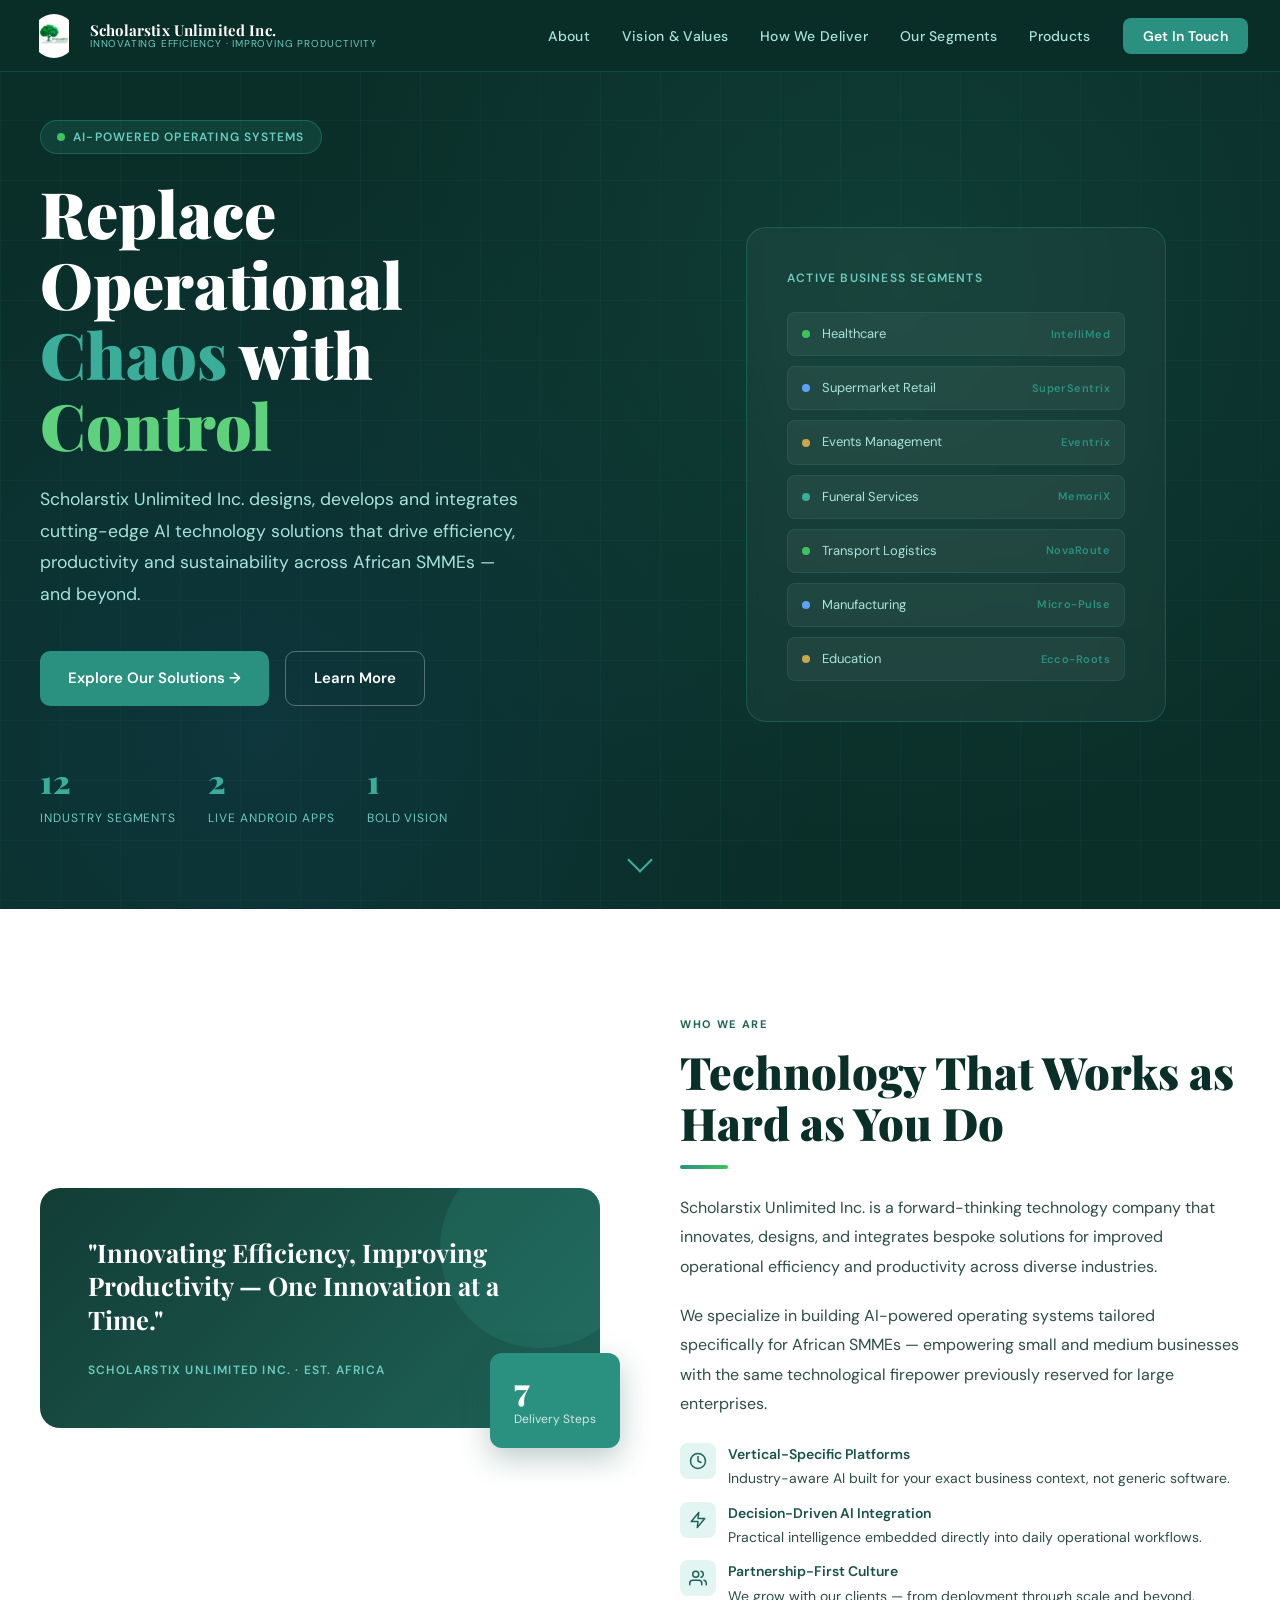
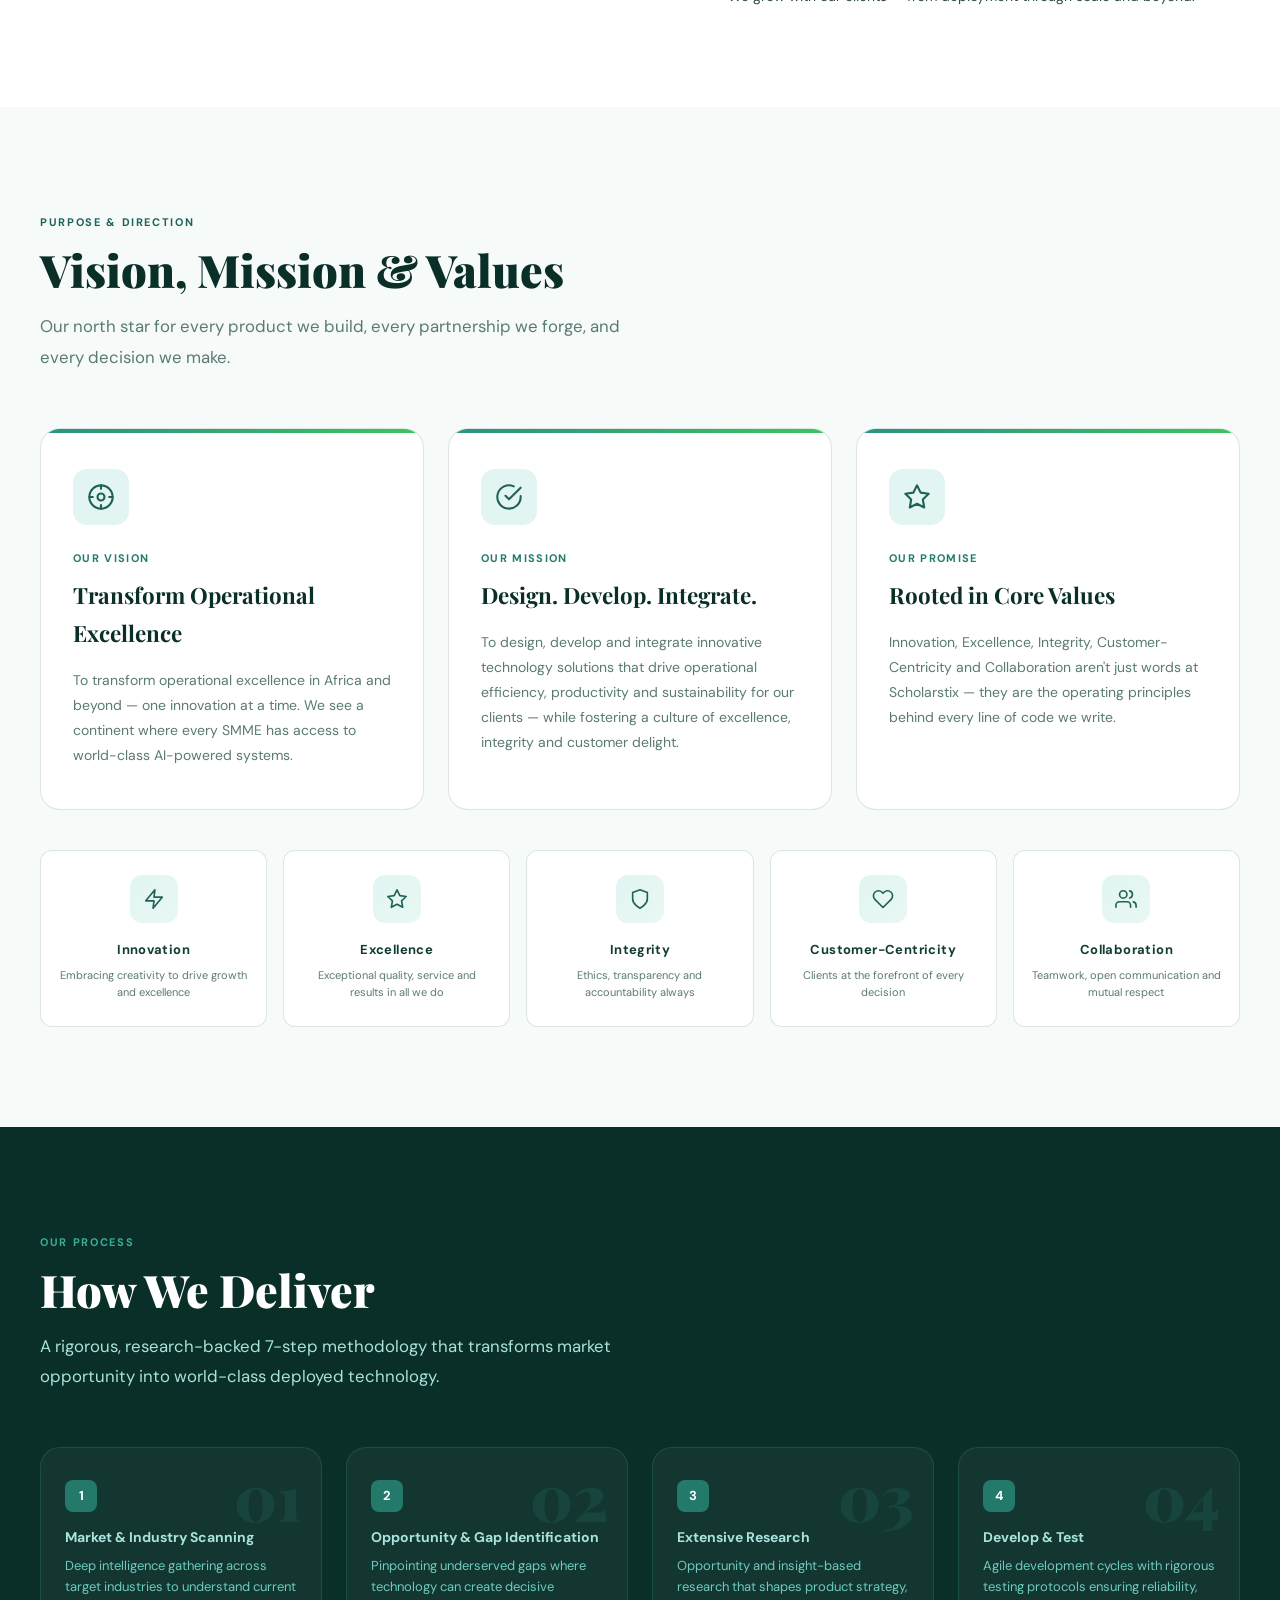
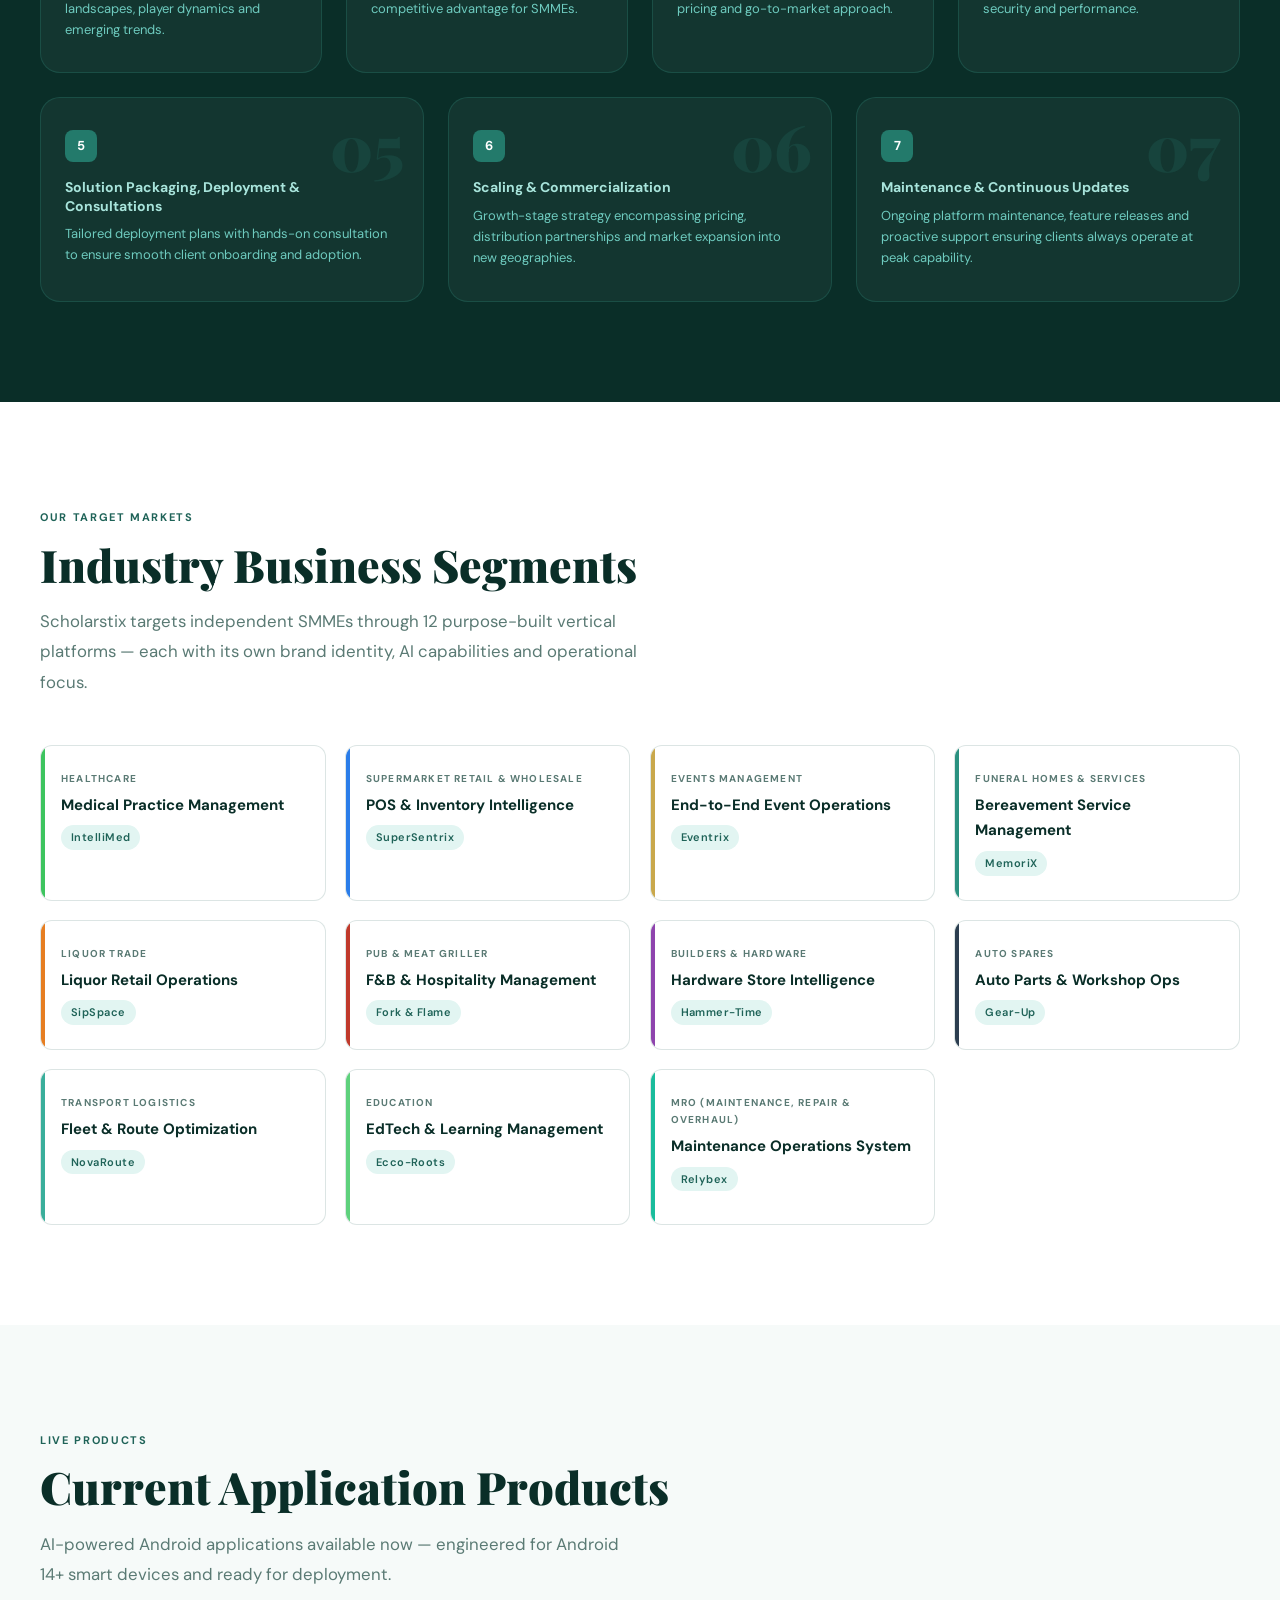
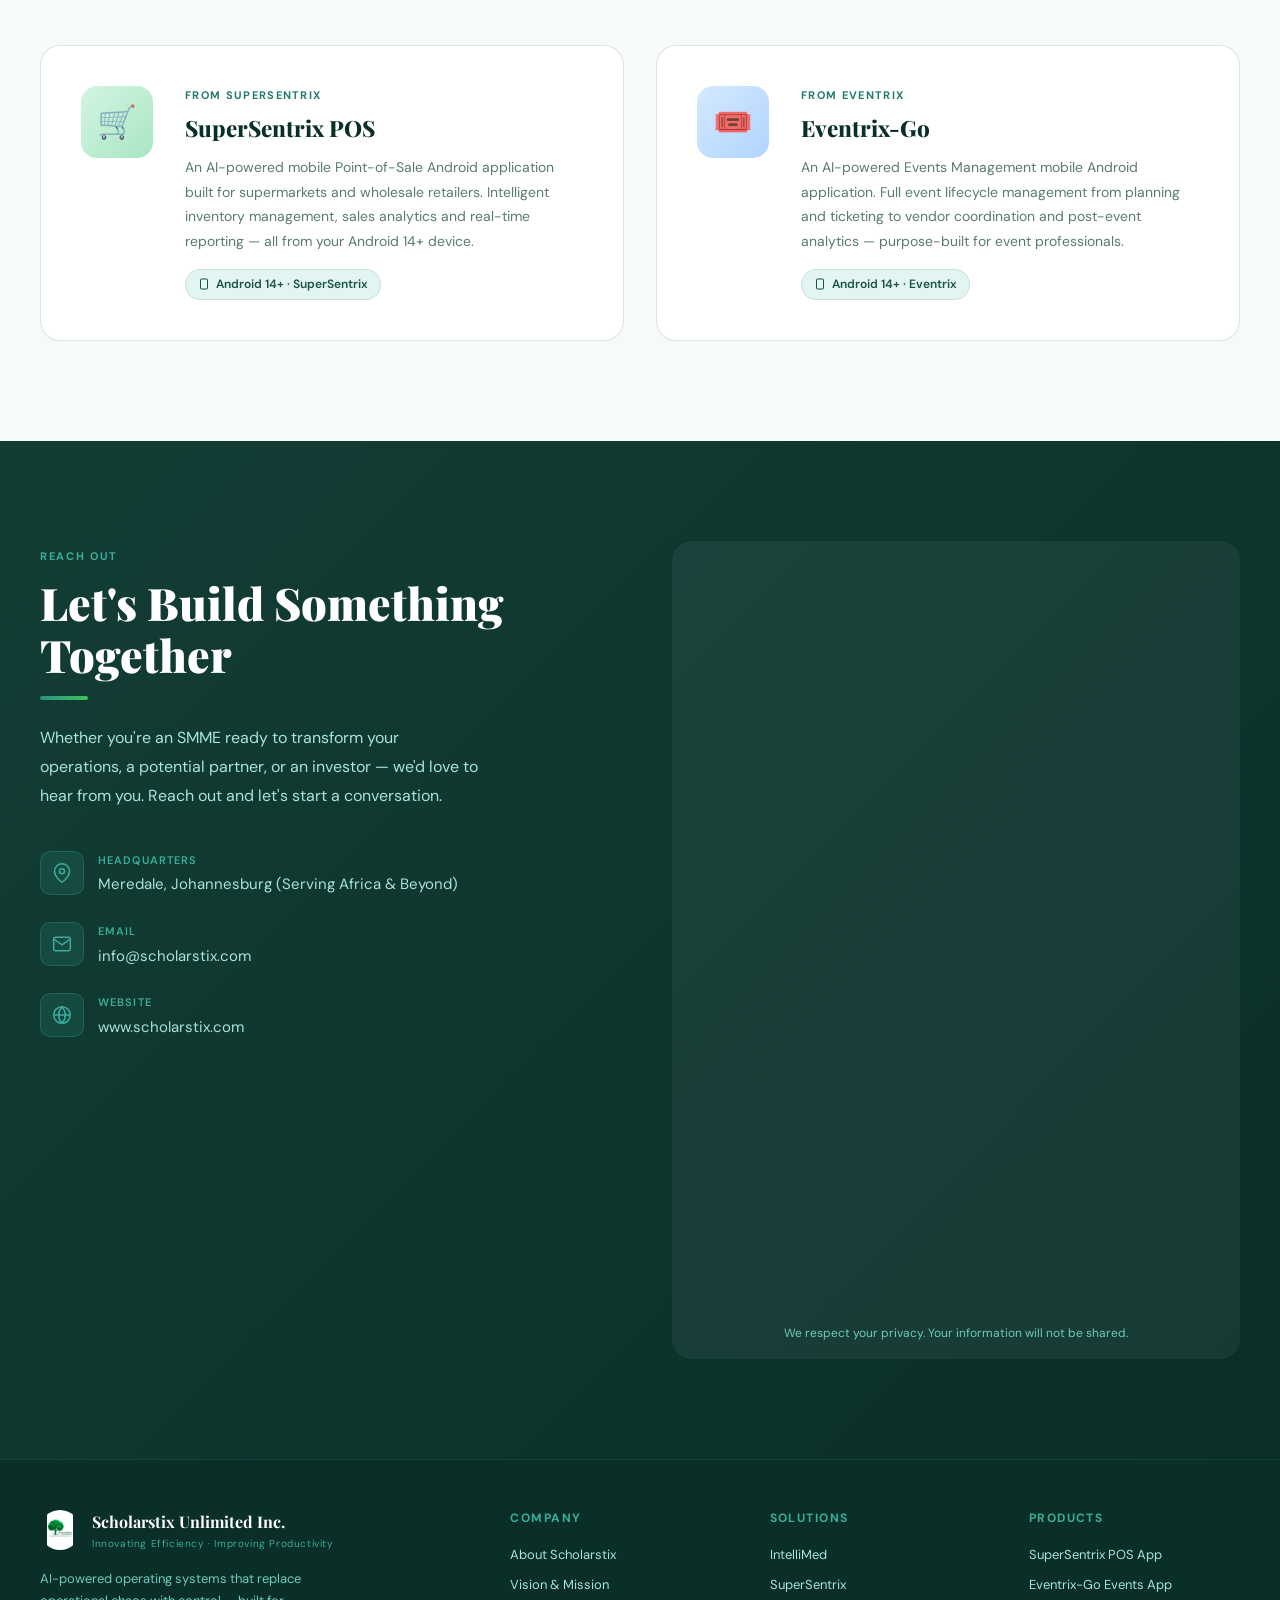
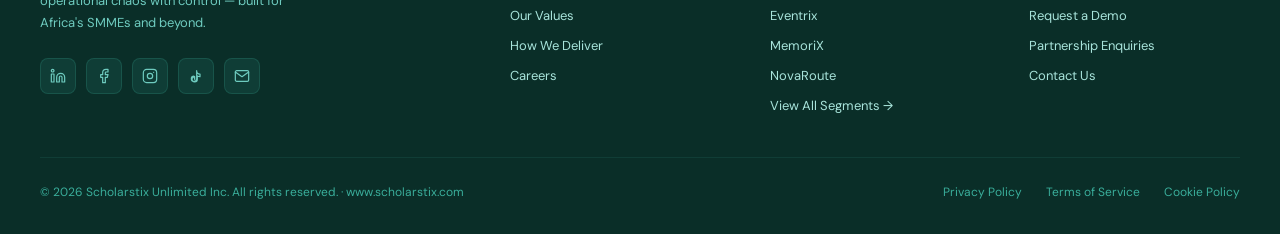
==== index.html @ 995860d1 "Add website HTML and logo" ====
<!DOCTYPE html>
<html lang="en">
<head>
<meta charset="UTF-8"/>
<meta name="viewport" content="width=device-width, initial-scale=1.0"/>
<title>Scholarstix Unlimited Inc. | AI-Powered Operating Systems</title>
<meta name="description" content="Scholarstix Unlimited Inc. designs AI-powered operating systems that replace operational chaos with control – for African SMMEs and beyond.">
<meta name="author" content="Scholarstix Unlimited Inc.">
<!-- Favicon (simple SVG data URI – works everywhere) -->
<link rel="icon" type="image/svg+xml" href="data:image/svg+xml,%3Csvg xmlns='http://www.w3.org/2000/svg' viewBox='0 0 100 100'%3E%3Ccircle cx='50' cy='50' r='45' fill='%232a9180'/%3E%3Ctext x='50' y='67' font-size='50' text-anchor='middle' fill='white' font-family='Arial'%3ES%3C/text%3E%3C/svg%3E">
<link href="https://fonts.googleapis.com/css2?family=Playfair+Display:wght@400;700;900&family=DM+Sans:wght@300;400;500;600&display=swap" rel="stylesheet"/>
<style>
  :root {
    --teal-900: #0a2e28;
    --teal-800: #123d35;
    --teal-700: #1a5249;
    --teal-600: #1f6358;
    --teal-500: #237a6b;
    --teal-400: #2a9180;
    --teal-300: #3aae9b;
    --teal-200: #6ecbbf;
    --teal-100: #a8e4db;
    --teal-50:  #e2f5f2;
    --green-500: #2fa84f;
    --green-400: #3dc45f;
    --green-300: #5ed17c;
    --circuit-blue: #2b7de9;
    --circuit-blue-light: #5aa3f5;
    --gold: #c9a84c;
    --white: #ffffff;
    --off-white: #f6faf9;
    --text-dark: #0d1f1c;
    --text-mid: #2e4d47;
    --text-muted: #5a7a74;
    --border: rgba(26,83,73,0.15);
    --shadow-card: 0 8px 40px rgba(10,46,40,0.12);
    --font-display: 'Playfair Display', Georgia, serif;
    --font-body: 'DM Sans', system-ui, sans-serif;
    --radius: 12px;
    --radius-lg: 20px;
  }

  *, *::before, *::after { box-sizing: border-box; margin: 0; padding: 0; }

  html { scroll-behavior: smooth; }

  body {
    font-family: var(--font-body);
    color: var(--text-dark);
    background: var(--off-white);
    line-height: 1.7;
    overflow-x: hidden;
  }

  /* ── NAV ── */
  nav {
    position: fixed; top: 0; left: 0; right: 0; z-index: 1000;
    background: rgba(10,46,40,0.97);
    backdrop-filter: blur(16px);
    border-bottom: 1px solid rgba(58,174,155,0.2);
    padding: 0 2rem;
    height: 72px;
    display: flex; align-items: center; justify-content: space-between;
  }

  .nav-brand {
    display: flex; align-items: center; gap: 14px;
    text-decoration: none;
  }

  .nav-logo-circle {
    width: 44px; height: 44px;
    background: transparent;
    border-radius: 50%;
    display: flex; align-items: center; justify-content: center;
    overflow: hidden;
    flex-shrink: 0;
  }
  .nav-logo-circle img {
    width: 100%;
    height: 100%;
    object-fit: contain;
  }

  .nav-brand-text {
    display: flex; flex-direction: column; line-height: 1.1;
  }

  .nav-brand-name {
    font-family: var(--font-display);
    font-size: 15px;
    font-weight: 700;
    color: #fff;
    letter-spacing: 0.01em;
  }

  .nav-brand-tag {
    font-size: 10px;
    color: var(--teal-200);
    letter-spacing: 0.08em;
    text-transform: uppercase;
  }

  .nav-links {
    display: flex; align-items: center; gap: 2rem;
    list-style: none;
  }

  .nav-links a {
    color: var(--teal-100);
    text-decoration: none;
    font-size: 14px;
    font-weight: 500;
    letter-spacing: 0.02em;
    transition: color 0.2s;
  }

  .nav-links a:hover { color: var(--teal-300); }

  .nav-cta {
    background: var(--teal-400);
    color: #fff !important;
    padding: 9px 20px;
    border-radius: 8px;
    font-weight: 600 !important;
    transition: background 0.2s !important;
  }

  .nav-cta:hover { background: var(--teal-300) !important; color: #fff !important; }

  .nav-hamburger { display: none; flex-direction: column; gap: 5px; cursor: pointer; }
  .nav-hamburger span { width: 24px; height: 2px; background: #fff; border-radius: 2px; display: block; }

  /* ── HERO ── */
  #hero {
    min-height: 100vh;
    background: var(--teal-900);
    display: flex; align-items: center;
    padding: 120px 2rem 80px;
    position: relative;
    overflow: hidden;
  }

  .hero-bg-pattern {
    position: absolute; inset: 0;
    background-image:
      radial-gradient(circle at 70% 30%, rgba(42,145,128,0.15) 0%, transparent 55%),
      radial-gradient(circle at 20% 80%, rgba(43,125,233,0.1) 0%, transparent 45%);
    pointer-events: none;
  }

  .hero-grid-lines {
    position: absolute; inset: 0; pointer-events: none;
    background-image:
      linear-gradient(rgba(58,174,155,0.05) 1px, transparent 1px),
      linear-gradient(90deg, rgba(58,174,155,0.05) 1px, transparent 1px);
    background-size: 60px 60px;
  }

  .hero-inner {
    max-width: 1200px; margin: 0 auto;
    display: grid; grid-template-columns: 1fr 1fr;
    gap: 4rem; align-items: center;
    position: relative; z-index: 1;
  }

  .hero-eyebrow {
    display: inline-flex; align-items: center; gap: 8px;
    background: rgba(58,174,155,0.15);
    border: 1px solid rgba(58,174,155,0.3);
    border-radius: 100px;
    padding: 6px 16px;
    font-size: 12px;
    color: var(--teal-200);
    letter-spacing: 0.1em;
    text-transform: uppercase;
    font-weight: 600;
    margin-bottom: 1.5rem;
  }

  .hero-eyebrow::before {
    content: '';
    width: 8px; height: 8px;
    background: var(--green-400);
    border-radius: 50%;
    animation: pulse 2s infinite;
  }

  @keyframes pulse {
    0%,100%{opacity:1;transform:scale(1)}
    50%{opacity:0.5;transform:scale(1.3)}
  }

  .hero-title {
    font-family: var(--font-display);
    font-size: clamp(2.4rem, 5vw, 4rem);
    font-weight: 900;
    color: #fff;
    line-height: 1.1;
    margin-bottom: 1.5rem;
  }

  .hero-title .accent { color: var(--teal-300); }
  .hero-title .accent2 { color: var(--green-300); }

  .hero-desc {
    font-size: 1.1rem;
    color: var(--teal-100);
    margin-bottom: 2.5rem;
    line-height: 1.8;
    max-width: 480px;
  }

  .hero-actions {
    display: flex; gap: 1rem; flex-wrap: wrap;
  }

  .btn-primary {
    background: var(--teal-400);
    color: #fff;
    padding: 14px 28px;
    border-radius: 10px;
    font-size: 15px;
    font-weight: 600;
    text-decoration: none;
    border: none; cursor: pointer;
    transition: background 0.2s, transform 0.15s;
    display: inline-flex; align-items: center; gap: 8px;
  }

  .btn-primary:hover { background: var(--teal-300); transform: translateY(-2px); }

  .btn-outline {
    background: transparent;
    color: #fff;
    padding: 14px 28px;
    border-radius: 10px;
    font-size: 15px;
    font-weight: 600;
    text-decoration: none;
    border: 1.5px solid rgba(255,255,255,0.3);
    cursor: pointer;
    transition: border-color 0.2s, background 0.2s;
  }

  .btn-outline:hover { border-color: var(--teal-300); background: rgba(58,174,155,0.1); }

  .hero-stats {
    display: flex; gap: 2rem; margin-top: 3rem;
  }

  .hero-stat .num {
    font-family: var(--font-display);
    font-size: 2rem;
    font-weight: 900;
    color: var(--teal-300);
  }

  .hero-stat .lbl {
    font-size: 12px;
    color: var(--teal-200);
    text-transform: uppercase;
    letter-spacing: 0.08em;
  }

  .hero-visual {
    display: flex; justify-content: center; align-items: center;
  }

  .hero-card {
    background: rgba(255,255,255,0.04);
    border: 1px solid rgba(58,174,155,0.25);
    border-radius: var(--radius-lg);
    padding: 2.5rem;
    width: 100%;
    max-width: 420px;
    backdrop-filter: blur(8px);
  }

  .hero-card-header {
    font-size: 12px;
    color: var(--teal-200);
    text-transform: uppercase;
    letter-spacing: 0.1em;
    margin-bottom: 1.5rem;
    font-weight: 600;
  }

  .segment-list {
    display: flex; flex-direction: column; gap: 10px;
  }

  .segment-item {
    display: flex; align-items: center; gap: 12px;
    padding: 10px 14px;
    background: rgba(255,255,255,0.05);
    border-radius: 8px;
    border: 1px solid rgba(58,174,155,0.15);
    font-size: 13px;
    color: var(--teal-100);
    transition: background 0.2s;
  }

  .segment-item:hover { background: rgba(58,174,155,0.12); }

  .seg-dot {
    width: 8px; height: 8px; border-radius: 50%;
    flex-shrink: 0;
  }

  .seg-dot.green { background: var(--green-400); }
  .seg-dot.blue  { background: var(--circuit-blue-light); }
  .seg-dot.gold  { background: var(--gold); }
  .seg-dot.teal  { background: var(--teal-300); }

  .seg-brand {
    margin-left: auto;
    font-size: 11px;
    color: var(--teal-400);
    font-weight: 600;
    letter-spacing: 0.04em;
  }

  /* ── SECTION STRUCTURE ── */
  section { padding: 100px 2rem; }

  .container { max-width: 1200px; margin: 0 auto; }

  .section-eyebrow {
    display: inline-block;
    font-size: 11px;
    font-weight: 700;
    letter-spacing: 0.15em;
    text-transform: uppercase;
    color: var(--teal-600);
    margin-bottom: 0.75rem;
  }

  .section-title {
    font-family: var(--font-display);
    font-size: clamp(2rem, 4vw, 2.8rem);
    font-weight: 900;
    color: var(--teal-900);
    line-height: 1.15;
    margin-bottom: 1rem;
  }

  .section-sub {
    font-size: 1.05rem;
    color: var(--text-muted);
    max-width: 600px;
    line-height: 1.8;
  }

  .section-header { margin-bottom: 3.5rem; }

  /* ── ABOUT ── */
  #about { background: #fff; }

  .about-grid {
    display: grid; grid-template-columns: 1fr 1fr;
    gap: 5rem; align-items: center;
  }

  .about-img-wrap {
    position: relative;
  }

  .about-visual {
    background: linear-gradient(135deg, var(--teal-800), var(--teal-600));
    border-radius: var(--radius-lg);
    padding: 3rem;
    color: #fff;
    position: relative; overflow: hidden;
  }

  .about-visual::before {
    content: '';
    position: absolute; top: -40px; right: -40px;
    width: 200px; height: 200px;
    background: rgba(58,174,155,0.15);
    border-radius: 50%;
  }

  .about-visual-quote {
    font-family: var(--font-display);
    font-size: 1.6rem;
    font-weight: 700;
    line-height: 1.3;
    margin-bottom: 1.5rem;
    position: relative; z-index: 1;
  }

  .about-visual-tag {
    font-size: 12px;
    color: var(--teal-200);
    letter-spacing: 0.1em;
    text-transform: uppercase;
    font-weight: 600;
    position: relative; z-index: 1;
  }

  .about-accent-card {
    position: absolute; bottom: -20px; right: -20px;
    background: var(--teal-400);
    border-radius: 12px;
    padding: 1.2rem 1.5rem;
    color: #fff;
    font-size: 13px;
    box-shadow: 0 10px 30px rgba(26,83,73,0.3);
  }

  .about-accent-num {
    font-family: var(--font-display);
    font-size: 2rem;
    font-weight: 900;
    line-height: 1;
  }

  .about-content p { color: var(--text-mid); margin-bottom: 1.2rem; line-height: 1.85; }

  .about-features { display: flex; flex-direction: column; gap: 12px; margin-top: 1.5rem; }

  .about-feature {
    display: flex; align-items: flex-start; gap: 12px;
  }

  .feature-icon {
    width: 36px; height: 36px; flex-shrink: 0;
    background: var(--teal-50);
    border-radius: 8px;
    display: flex; align-items: center; justify-content: center;
  }

  .feature-icon svg { width: 18px; height: 18px; }

  .feature-text { font-size: 14px; color: var(--text-mid); line-height: 1.6; }
  .feature-text strong { color: var(--teal-700); display: block; font-weight: 600; margin-bottom: 2px; }

  /* ── VISION MISSION VALUES ── */
  #vmv { background: var(--off-white); }

  .vmv-grid {
    display: grid; grid-template-columns: repeat(3, 1fr);
    gap: 1.5rem;
  }

  .vmv-card {
    background: #fff;
    border-radius: var(--radius-lg);
    padding: 2.5rem 2rem;
    border: 1px solid var(--border);
    position: relative; overflow: hidden;
    transition: transform 0.25s, box-shadow 0.25s;
  }

  .vmv-card:hover { transform: translateY(-6px); box-shadow: var(--shadow-card); }

  .vmv-card::before {
    content: '';
    position: absolute; top: 0; left: 0; right: 0;
    height: 4px;
    background: linear-gradient(90deg, var(--teal-400), var(--green-400));
  }

  .vmv-icon {
    width: 56px; height: 56px;
    background: var(--teal-50);
    border-radius: 14px;
    display: flex; align-items: center; justify-content: center;
    margin-bottom: 1.5rem;
  }

  .vmv-icon svg { width: 28px; height: 28px; stroke: var(--teal-600); fill: none; stroke-width: 1.8; }

  .vmv-label {
    font-size: 11px;
    font-weight: 700;
    letter-spacing: 0.12em;
    text-transform: uppercase;
    color: var(--teal-500);
    margin-bottom: 0.5rem;
  }

  .vmv-title {
    font-family: var(--font-display);
    font-size: 1.4rem;
    font-weight: 700;
    color: var(--teal-900);
    margin-bottom: 1rem;
  }

  .vmv-text { font-size: 14px; color: var(--text-muted); line-height: 1.8; }

  /* Values section */
  .values-grid {
    display: grid; grid-template-columns: repeat(5, 1fr);
    gap: 1rem; margin-top: 2.5rem;
  }

  .value-pill {
    text-align: center;
    padding: 1.5rem 1rem;
    background: #fff;
    border-radius: var(--radius);
    border: 1px solid var(--border);
    transition: border-color 0.2s, transform 0.2s;
  }

  .value-pill:hover { border-color: var(--teal-400); transform: translateY(-4px); }

  .value-icon-wrap {
    width: 48px; height: 48px;
    background: linear-gradient(135deg, var(--teal-50), #e8f8f4);
    border-radius: 12px;
    display: flex; align-items: center; justify-content: center;
    margin: 0 auto 1rem;
  }

  .value-icon-wrap svg { width: 22px; height: 22px; stroke: var(--teal-600); fill: none; stroke-width: 1.8; }

  .value-name {
    font-size: 13px; font-weight: 700;
    color: var(--teal-800);
    margin-bottom: 6px;
    letter-spacing: 0.03em;
  }

  .value-desc { font-size: 11px; color: var(--text-muted); line-height: 1.6; }

  /* ── HOW WE DELIVER ── */
  #delivery { background: var(--teal-900); }

  #delivery .section-title { color: #fff; }
  #delivery .section-eyebrow { color: var(--teal-300); }
  #delivery .section-sub { color: var(--teal-100); }

  .delivery-steps {
    display: grid; grid-template-columns: repeat(4, 1fr);
    gap: 1.5rem; margin-top: 1rem;
  }

  .delivery-step {
    position: relative;
    padding: 2rem 1.5rem;
    background: rgba(255,255,255,0.04);
    border: 1px solid rgba(58,174,155,0.2);
    border-radius: var(--radius-lg);
    transition: background 0.25s, border-color 0.25s;
    overflow: hidden;
  }

  .delivery-step:hover {
    background: rgba(58,174,155,0.1);
    border-color: rgba(58,174,155,0.4);
  }

  .step-num {
    font-family: var(--font-display);
    font-size: 4rem;
    font-weight: 900;
    color: rgba(58,174,155,0.12);
    line-height: 1;
    position: absolute; top: 1rem; right: 1.2rem;
  }

  .step-badge {
    display: inline-flex;
    align-items: center; justify-content: center;
    width: 32px; height: 32px;
    background: var(--teal-500);
    border-radius: 8px;
    font-size: 13px;
    font-weight: 700;
    color: #fff;
    margin-bottom: 1rem;
  }

  .step-title {
    font-weight: 700;
    font-size: 14px;
    color: var(--teal-100);
    margin-bottom: 8px;
    line-height: 1.3;
  }

  .step-desc { font-size: 13px; color: var(--teal-200); line-height: 1.65; }

  .delivery-steps-row2 {
    display: grid; grid-template-columns: repeat(3, 1fr);
    gap: 1.5rem; margin-top: 1.5rem;
  }

  /* ── SEGMENTS ── */
  #segments { background: #fff; }

  .segments-intro { margin-bottom: 3rem; }

  .segments-grid {
    display: grid; grid-template-columns: repeat(4, 1fr);
    gap: 1.2rem;
  }

  .seg-card {
    border-radius: var(--radius);
    border: 1px solid var(--border);
    padding: 1.5rem 1.25rem;
    position: relative; overflow: hidden;
    transition: transform 0.2s, box-shadow 0.2s, border-color 0.2s;
    background: #fff;
    cursor: default;
  }

  .seg-card:hover {
    transform: translateY(-5px);
    box-shadow: 0 12px 35px rgba(10,46,40,0.1);
    border-color: var(--teal-300);
  }

  .seg-card-accent {
    position: absolute; top: 0; left: 0;
    width: 4px; height: 100%;
    border-radius: 0;
  }

  .seg-card-industry {
    font-size: 10px;
    font-weight: 700;
    letter-spacing: 0.12em;
    text-transform: uppercase;
    color: var(--text-muted);
    margin-bottom: 6px;
  }

  .seg-card-name {
    font-size: 15px;
    font-weight: 700;
    color: var(--teal-900);
    margin-bottom: 4px;
  }

  .seg-card-brand {
    display: inline-block;
    font-size: 11px;
    font-weight: 600;
    color: var(--teal-600);
    background: var(--teal-50);
    border-radius: 100px;
    padding: 3px 10px;
    letter-spacing: 0.04em;
  }

  /* ── PRODUCTS ── */
  #products { background: var(--off-white); }

  .products-grid {
    display: grid; grid-template-columns: 1fr 1fr;
    gap: 2rem;
  }

  .product-card {
    background: #fff;
    border-radius: var(--radius-lg);
    padding: 2.5rem;
    border: 1px solid var(--border);
    display: flex; gap: 2rem; align-items: flex-start;
    transition: transform 0.25s, box-shadow 0.25s;
  }

  .product-card:hover { transform: translateY(-6px); box-shadow: var(--shadow-card); }

  .product-icon-wrap {
    width: 72px; height: 72px; flex-shrink: 0;
    border-radius: 16px;
    display: flex; align-items: center; justify-content: center;
    font-size: 2rem;
  }

  .product-icon-wrap.green { background: linear-gradient(135deg, #d4f5e2, #a8e6c2); }
  .product-icon-wrap.blue  { background: linear-gradient(135deg, #d5e9ff, #b0d4ff); }

  .product-segment {
    font-size: 11px; font-weight: 700; letter-spacing: 0.12em;
    text-transform: uppercase; color: var(--teal-500);
    margin-bottom: 4px;
  }

  .product-name {
    font-family: var(--font-display);
    font-size: 1.4rem; font-weight: 800;
    color: var(--teal-900); margin-bottom: 8px;
  }

  .product-desc { font-size: 14px; color: var(--text-muted); line-height: 1.75; margin-bottom: 1rem; }

  .product-tag {
    display: inline-flex; align-items: center; gap: 6px;
    font-size: 12px; font-weight: 600;
    background: var(--teal-50);
    color: var(--teal-700);
    border-radius: 100px;
    padding: 4px 12px;
    border: 1px solid rgba(26,83,73,0.12);
  }

  /* ── CONTACT ── */
  #contact {
    background: linear-gradient(135deg, var(--teal-800), var(--teal-900));
    color: #fff;
  }

  #contact .section-title { color: #fff; }
  #contact .section-eyebrow { color: var(--teal-300); }

  .contact-grid {
    display: grid; grid-template-columns: 1fr 1fr;
    gap: 4rem; align-items: start;
  }

  .contact-info { display: flex; flex-direction: column; gap: 1.5rem; }

  .contact-item {
    display: flex; align-items: flex-start; gap: 14px;
  }

  .contact-icon {
    width: 44px; height: 44px; flex-shrink: 0;
    background: rgba(58,174,155,0.15);
    border: 1px solid rgba(58,174,155,0.25);
    border-radius: 10px;
    display: flex; align-items: center; justify-content: center;
  }

  .contact-icon svg { width: 20px; height: 20px; stroke: var(--teal-300); fill: none; stroke-width: 1.8; }

  .contact-item-label { font-size: 11px; color: var(--teal-300); text-transform: uppercase; letter-spacing: 0.1em; font-weight: 600; margin-bottom: 3px; }
  .contact-item-val { font-size: 15px; color: var(--teal-100); }

  .contact-form {
    background: rgba(255,255,255,0.05);
    border-radius: var(--radius-lg);
    padding: 1rem;
  }

  .contact-form iframe {
    border-radius: var(--radius-lg);
    display: block;
  }

  /* ── FOOTER ── */
  footer {
    background: var(--teal-900);
    border-top: 1px solid rgba(58,174,155,0.15);
    padding: 3rem 2rem 2rem;
  }

  .footer-inner {
    max-width: 1200px; margin: 0 auto;
    display: grid; grid-template-columns: 2fr 1fr 1fr 1fr;
    gap: 3rem;
  }

  .footer-logo {
    display: flex; align-items: center; gap: 12px; margin-bottom: 1rem;
  }

  .footer-logo-circle {
    width: 40px; height: 40px;
    background: transparent;
    border-radius: 50%;
    display: flex; align-items: center; justify-content: center;
    overflow: hidden;
  }
  .footer-logo-circle img {
    width: 100%;
    height: 100%;
    object-fit: contain;
  }

  .footer-logo-name {
    font-family: var(--font-display);
    font-size: 16px; font-weight: 700;
    color: #fff;
  }

  .footer-logo-sub { font-size: 10px; color: var(--teal-300); letter-spacing: 0.06em; }

  .footer-tagline { font-size: 13px; color: var(--teal-200); line-height: 1.7; max-width: 280px; margin-bottom: 1.5rem; }

  .footer-social { display: flex; gap: 10px; }

  .social-btn {
    width: 36px; height: 36px;
    background: rgba(58,174,155,0.12);
    border: 1px solid rgba(58,174,155,0.2);
    border-radius: 8px;
    display: flex; align-items: center; justify-content: center;
    cursor: pointer; transition: background 0.2s;
    text-decoration: none;
  }

  .social-btn:hover { background: rgba(58,174,155,0.25); }
  .social-btn svg { width: 16px; height: 16px; stroke: var(--teal-200); fill: none; stroke-width: 1.8; }

  .footer-col-title {
    font-size: 12px; font-weight: 700; letter-spacing: 0.12em;
    text-transform: uppercase; color: var(--teal-300);
    margin-bottom: 1rem;
  }

  .footer-links { display: flex; flex-direction: column; gap: 8px; }

  .footer-links a {
    font-size: 13px; color: var(--teal-100);
    text-decoration: none; transition: color 0.2s;
  }

  .footer-links a:hover { color: var(--teal-300); }

  .footer-bottom {
    max-width: 1200px; margin: 2.5rem auto 0;
    padding-top: 1.5rem;
    border-top: 1px solid rgba(58,174,155,0.12);
    display: flex; justify-content: space-between; align-items: center;
    flex-wrap: wrap; gap: 1rem;
  }

  .footer-bottom-text { font-size: 12px; color: var(--teal-300); }

  .footer-bottom-links { display: flex; gap: 1.5rem; }
  .footer-bottom-links a { font-size: 12px; color: var(--teal-300); text-decoration: none; transition: color 0.2s; }
  .footer-bottom-links a:hover { color: var(--teal-200); }

  /* ── RESPONSIVE ── */
  @media (max-width: 960px) {
    .hero-inner { grid-template-columns: 1fr; }
    .hero-visual { display: none; }
    .about-grid { grid-template-columns: 1fr; }
    .vmv-grid { grid-template-columns: 1fr; }
    .values-grid { grid-template-columns: repeat(2,1fr); }
    .delivery-steps, .delivery-steps-row2 { grid-template-columns: repeat(2,1fr); }
    .segments-grid { grid-template-columns: repeat(2,1fr); }
    .products-grid { grid-template-columns: 1fr; }
    .contact-grid { grid-template-columns: 1fr; }
    .footer-inner { grid-template-columns: 1fr 1fr; }
    .nav-links { display: none; }
    .nav-hamburger { display: flex; }
  }

  @media (max-width: 600px) {
    section { padding: 70px 1.25rem; }
    .segments-grid { grid-template-columns: 1fr; }
    .delivery-steps, .delivery-steps-row2 { grid-template-columns: 1fr; }
    .footer-inner { grid-template-columns: 1fr; }
    .values-grid { grid-template-columns: repeat(2,1fr); }
    .hero-stats { flex-wrap: wrap; gap: 1.2rem; }
  }

  /* ── ANIMATION ── */
  .fade-in { opacity: 0; transform: translateY(28px); transition: opacity 0.7s ease, transform 0.7s ease; }
  .fade-in.visible { opacity: 1; transform: translateY(0); }

  .scroll-hint {
    position: absolute; bottom: 2.5rem; left: 50%; transform: translateX(-50%);
    display: flex; flex-direction: column; align-items: center; gap: 8px;
    color: var(--teal-300); font-size: 11px; letter-spacing: 0.1em; text-transform: uppercase;
    animation: bounce 2s infinite;
  }

  .scroll-hint-arrow { width: 18px; height: 18px; border-right: 2px solid; border-bottom: 2px solid; transform: rotate(45deg); border-color: var(--teal-300); }

  @keyframes bounce { 0%,100%{transform:translateX(-50%) translateY(0)} 50%{transform:translateX(-50%) translateY(6px)} }

  .section-divider {
    width: 48px; height: 4px;
    background: linear-gradient(90deg, var(--teal-400), var(--green-400));
    border-radius: 2px;
    margin: 1rem 0 1.5rem;
  }
</style>
</head>
<body>

<!-- NAV -->
<nav>
  <a href="#" class="nav-brand">
    <div class="nav-logo-circle">
      <img src="scholarstix.png" alt="Scholarstix Unlimited Inc. logo">
    </div>
    <div class="nav-brand-text">
      <span class="nav-brand-name">Scholarstix Unlimited Inc.</span>
      <span class="nav-brand-tag">Innovating Efficiency · Improving Productivity</span>
    </div>
  </a>
  <ul class="nav-links">
    <li><a href="#about">About</a></li>
    <li><a href="#vmv">Vision & Values</a></li>
    <li><a href="#delivery">How We Deliver</a></li>
    <li><a href="#segments">Our Segments</a></li>
    <li><a href="#products">Products</a></li>
    <li><a href="#contact" class="nav-cta">Get In Touch</a></li>
  </ul>
  <div class="nav-hamburger" onclick="toggleMenu()">
    <span></span><span></span><span></span>
  </div>
</nav>

<!-- HERO -->
<section id="hero">
  <div class="hero-bg-pattern"></div>
  <div class="hero-grid-lines"></div>
  <div class="hero-inner">
    <div class="hero-left fade-in">
      <div class="hero-eyebrow">AI-Powered Operating Systems</div>
      <h1 class="hero-title">
        Replace Operational<br/>
        <span class="accent">Chaos</span> with<br/>
        <span class="accent2">Control</span>
      </h1>
      <p class="hero-desc">
        Scholarstix Unlimited Inc. designs, develops and integrates cutting-edge AI technology solutions that drive efficiency, productivity and sustainability across African SMMEs — and beyond.
      </p>
      <div class="hero-actions">
        <a href="#segments" class="btn-primary">Explore Our Solutions →</a>
        <a href="#about" class="btn-outline">Learn More</a>
      </div>
      <div class="hero-stats">
        <div class="hero-stat"><div class="num">12</div><div class="lbl">Industry Segments</div></div>
        <div class="hero-stat"><div class="num">2</div><div class="lbl">Live Android Apps</div></div>
        <div class="hero-stat"><div class="num">1</div><div class="lbl">Bold Vision</div></div>
      </div>
    </div>
    <div class="hero-visual fade-in">
      <div class="hero-card">
        <div class="hero-card-header">Active Business Segments</div>
        <div class="segment-list">
          <div class="segment-item"><span class="seg-dot green"></span>Healthcare <span class="seg-brand">IntelliMed</span></div>
          <div class="segment-item"><span class="seg-dot blue"></span>Supermarket Retail <span class="seg-brand">SuperSentrix</span></div>
          <div class="segment-item"><span class="seg-dot gold"></span>Events Management <span class="seg-brand">Eventrix</span></div>
          <div class="segment-item"><span class="seg-dot teal"></span>Funeral Services <span class="seg-brand">MemoriX</span></div>
          <div class="segment-item"><span class="seg-dot green"></span>Transport Logistics <span class="seg-brand">NovaRoute</span></div>
          <div class="segment-item"><span class="seg-dot blue"></span>Manufacturing <span class="seg-brand">Micro-Pulse</span></div>
          <div class="segment-item"><span class="seg-dot gold"></span>Education <span class="seg-brand">Ecco-Roots</span></div>
        </div>
      </div>
    </div>
  </div>
  <div class="scroll-hint"><div class="scroll-hint-arrow"></div></div>
</section>

<!-- ABOUT -->
<section id="about">
  <div class="container">
    <div class="about-grid">
      <div class="about-img-wrap fade-in">
        <div class="about-visual">
          <div class="about-visual-quote">"Innovating Efficiency, Improving Productivity — One Innovation at a Time."</div>
          <div class="about-visual-tag">Scholarstix Unlimited Inc. · Est. Africa</div>
        </div>
        <div class="about-accent-card">
          <div class="about-accent-num">7</div>
          <div style="font-size:12px;color:rgba(255,255,255,0.8);margin-top:4px;">Delivery Steps</div>
        </div>
      </div>
      <div class="about-content fade-in">
        <div class="section-eyebrow">Who We Are</div>
        <h2 class="section-title">Technology That Works as Hard as You Do</h2>
        <div class="section-divider"></div>
        <p>
          Scholarstix Unlimited Inc. is a forward-thinking technology company that innovates, designs, and integrates bespoke solutions for improved operational efficiency and productivity across diverse industries.
        </p>
        <p>
          We specialize in building AI-powered operating systems tailored specifically for African SMMEs — empowering small and medium businesses with the same technological firepower previously reserved for large enterprises.
        </p>
        <div class="about-features">
          <div class="about-feature">
            <div class="feature-icon">
              <svg viewBox="0 0 24 24" stroke="var(--teal-600)" fill="none" stroke-width="2" stroke-linecap="round" stroke-linejoin="round"><circle cx="12" cy="12" r="10"/><path d="M12 6v6l4 2"/></svg>
            </div>
            <div class="feature-text"><strong>Vertical-Specific Platforms</strong>Industry-aware AI built for your exact business context, not generic software.</div>
          </div>
          <div class="about-feature">
            <div class="feature-icon">
              <svg viewBox="0 0 24 24" stroke="var(--teal-600)" fill="none" stroke-width="2" stroke-linecap="round" stroke-linejoin="round"><path d="M13 2L3 14h9l-1 8 10-12h-9l1-8z"/></svg>
            </div>
            <div class="feature-text"><strong>Decision-Driven AI Integration</strong>Practical intelligence embedded directly into daily operational workflows.</div>
          </div>
          <div class="about-feature">
            <div class="feature-icon">
              <svg viewBox="0 0 24 24" stroke="var(--teal-600)" fill="none" stroke-width="2" stroke-linecap="round" stroke-linejoin="round"><path d="M17 21v-2a4 4 0 0 0-4-4H5a4 4 0 0 0-4 4v2"/><circle cx="9" cy="7" r="4"/><path d="M23 21v-2a4 4 0 0 0-3-3.87"/><path d="M16 3.13a4 4 0 0 1 0 7.75"/></svg>
            </div>
            <div class="feature-text"><strong>Partnership-First Culture</strong>We grow with our clients — from deployment through scale and beyond.</div>
          </div>
        </div>
      </div>
    </div>
  </div>
</section>

<!-- VISION MISSION VALUES -->
<section id="vmv">
  <div class="container">
    <div class="section-header fade-in">
      <div class="section-eyebrow">Purpose & Direction</div>
      <h2 class="section-title">Vision, Mission & Values</h2>
      <p class="section-sub">Our north star for every product we build, every partnership we forge, and every decision we make.</p>
    </div>
    <div class="vmv-grid">
      <div class="vmv-card fade-in">
        <div class="vmv-icon">
          <svg viewBox="0 0 24 24" stroke-linecap="round" stroke-linejoin="round"><circle cx="12" cy="12" r="10"/><circle cx="12" cy="12" r="3"/><line x1="12" y1="2" x2="12" y2="5"/><line x1="12" y1="19" x2="12" y2="22"/><line x1="2" y1="12" x2="5" y2="12"/><line x1="19" y1="12" x2="22" y2="12"/></svg>
        </div>
        <div class="vmv-label">Our Vision</div>
        <div class="vmv-title">Transform Operational Excellence</div>
        <div class="vmv-text">To transform operational excellence in Africa and beyond — one innovation at a time. We see a continent where every SMME has access to world-class AI-powered systems.</div>
      </div>
      <div class="vmv-card fade-in">
        <div class="vmv-icon">
          <svg viewBox="0 0 24 24" stroke-linecap="round" stroke-linejoin="round"><path d="M22 11.08V12a10 10 0 1 1-5.93-9.14"/><polyline points="22 4 12 14.01 9 11.01"/></svg>
        </div>
        <div class="vmv-label">Our Mission</div>
        <div class="vmv-title">Design. Develop. Integrate.</div>
        <div class="vmv-text">To design, develop and integrate innovative technology solutions that drive operational efficiency, productivity and sustainability for our clients — while fostering a culture of excellence, integrity and customer delight.</div>
      </div>
      <div class="vmv-card fade-in">
        <div class="vmv-icon">
          <svg viewBox="0 0 24 24" stroke-linecap="round" stroke-linejoin="round"><polygon points="12 2 15.09 8.26 22 9.27 17 14.14 18.18 21.02 12 17.77 5.82 21.02 7 14.14 2 9.27 8.91 8.26 12 2"/></svg>
        </div>
        <div class="vmv-label">Our Promise</div>
        <div class="vmv-title">Rooted in Core Values</div>
        <div class="vmv-text">Innovation, Excellence, Integrity, Customer-Centricity and Collaboration aren't just words at Scholarstix — they are the operating principles behind every line of code we write.</div>
      </div>
    </div>

    <div class="values-grid">
      <div class="value-pill fade-in">
        <div class="value-icon-wrap">
          <svg viewBox="0 0 24 24" stroke-linecap="round" stroke-linejoin="round"><path d="M13 2L3 14h9l-1 8 10-12h-9l1-8z"/></svg>
        </div>
        <div class="value-name">Innovation</div>
        <div class="value-desc">Embracing creativity to drive growth and excellence</div>
      </div>
      <div class="value-pill fade-in">
        <div class="value-icon-wrap">
          <svg viewBox="0 0 24 24" stroke-linecap="round" stroke-linejoin="round"><polygon points="12 2 15.09 8.26 22 9.27 17 14.14 18.18 21.02 12 17.77 5.82 21.02 7 14.14 2 9.27 8.91 8.26 12 2"/></svg>
        </div>
        <div class="value-name">Excellence</div>
        <div class="value-desc">Exceptional quality, service and results in all we do</div>
      </div>
      <div class="value-pill fade-in">
        <div class="value-icon-wrap">
          <svg viewBox="0 0 24 24" stroke-linecap="round" stroke-linejoin="round"><path d="M12 22s8-4 8-10V5l-8-3-8 3v7c0 6 8 10 8 10z"/></svg>
        </div>
        <div class="value-name">Integrity</div>
        <div class="value-desc">Ethics, transparency and accountability always</div>
      </div>
      <div class="value-pill fade-in">
        <div class="value-icon-wrap">
          <svg viewBox="0 0 24 24" stroke-linecap="round" stroke-linejoin="round"><path d="M20.84 4.61a5.5 5.5 0 0 0-7.78 0L12 5.67l-1.06-1.06a5.5 5.5 0 0 0-7.78 7.78l1.06 1.06L12 21.23l7.78-7.78 1.06-1.06a5.5 5.5 0 0 0 0-7.78z"/></svg>
        </div>
        <div class="value-name">Customer-Centricity</div>
        <div class="value-desc">Clients at the forefront of every decision</div>
      </div>
      <div class="value-pill fade-in">
        <div class="value-icon-wrap">
          <svg viewBox="0 0 24 24" stroke-linecap="round" stroke-linejoin="round"><path d="M17 21v-2a4 4 0 0 0-4-4H5a4 4 0 0 0-4 4v2"/><circle cx="9" cy="7" r="4"/><path d="M23 21v-2a4 4 0 0 0-3-3.87"/><path d="M16 3.13a4 4 0 0 1 0 7.75"/></svg>
        </div>
        <div class="value-name">Collaboration</div>
        <div class="value-desc">Teamwork, open communication and mutual respect</div>
      </div>
    </div>
  </div>
</section>

<!-- HOW WE DELIVER -->
<section id="delivery">
  <div class="container">
    <div class="section-header fade-in">
      <div class="section-eyebrow">Our Process</div>
      <h2 class="section-title">How We Deliver</h2>
      <p class="section-sub" style="color:var(--teal-100)">A rigorous, research-backed 7-step methodology that transforms market opportunity into world-class deployed technology.</p>
    </div>
    <div class="delivery-steps">
      <div class="delivery-step fade-in">
        <div class="step-num">01</div>
        <div class="step-badge">1</div>
        <div class="step-title">Market & Industry Scanning</div>
        <div class="step-desc">Deep intelligence gathering across target industries to understand current landscapes, player dynamics and emerging trends.</div>
      </div>
      <div class="delivery-step fade-in">
        <div class="step-num">02</div>
        <div class="step-badge">2</div>
        <div class="step-title">Opportunity & Gap Identification</div>
        <div class="step-desc">Pinpointing underserved gaps where technology can create decisive competitive advantage for SMMEs.</div>
      </div>
      <div class="delivery-step fade-in">
        <div class="step-num">03</div>
        <div class="step-badge">3</div>
        <div class="step-title">Extensive Research</div>
        <div class="step-desc">Opportunity and insight-based research that shapes product strategy, pricing and go-to-market approach.</div>
      </div>
      <div class="delivery-step fade-in">
        <div class="step-num">04</div>
        <div class="step-badge">4</div>
        <div class="step-title">Develop & Test</div>
        <div class="step-desc">Agile development cycles with rigorous testing protocols ensuring reliability, security and performance.</div>
      </div>
    </div>
    <div class="delivery-steps-row2">
      <div class="delivery-step fade-in">
        <div class="step-num">05</div>
        <div class="step-badge">5</div>
        <div class="step-title">Solution Packaging, Deployment & Consultations</div>
        <div class="step-desc">Tailored deployment plans with hands-on consultation to ensure smooth client onboarding and adoption.</div>
      </div>
      <div class="delivery-step fade-in">
        <div class="step-num">06</div>
        <div class="step-badge">6</div>
        <div class="step-title">Scaling & Commercialization</div>
        <div class="step-desc">Growth-stage strategy encompassing pricing, distribution partnerships and market expansion into new geographies.</div>
      </div>
      <div class="delivery-step fade-in">
        <div class="step-num">07</div>
        <div class="step-badge">7</div>
        <div class="step-title">Maintenance & Continuous Updates</div>
        <div class="step-desc">Ongoing platform maintenance, feature releases and proactive support ensuring clients always operate at peak capability.</div>
      </div>
    </div>
  </div>
</section>

<!-- SEGMENTS -->
<section id="segments">
  <div class="container">
    <div class="section-header segments-intro fade-in">
      <div class="section-eyebrow">Our Target Markets</div>
      <h2 class="section-title">Industry Business Segments</h2>
      <p class="section-sub">Scholarstix targets independent SMMEs through 12 purpose-built vertical platforms — each with its own brand identity, AI capabilities and operational focus.</p>
    </div>
    <div class="segments-grid">
      <div class="seg-card fade-in">
        <div class="seg-card-accent" style="background:var(--green-400)"></div>
        <div class="seg-card-industry">Healthcare</div>
        <div class="seg-card-name">Medical Practice Management</div>
        <div class="seg-card-brand">IntelliMed</div>
      </div>
      <div class="seg-card fade-in">
        <div class="seg-card-accent" style="background:var(--circuit-blue)"></div>
        <div class="seg-card-industry">Supermarket Retail & Wholesale</div>
        <div class="seg-card-name">POS & Inventory Intelligence</div>
        <div class="seg-card-brand">SuperSentrix</div>
      </div>
      <div class="seg-card fade-in">
        <div class="seg-card-accent" style="background:var(--gold)"></div>
        <div class="seg-card-industry">Events Management</div>
        <div class="seg-card-name">End-to-End Event Operations</div>
        <div class="seg-card-brand">Eventrix</div>
      </div>
      <div class="seg-card fade-in">
        <div class="seg-card-accent" style="background:var(--teal-400)"></div>
        <div class="seg-card-industry">Funeral Homes & Services</div>
        <div class="seg-card-name">Bereavement Service Management</div>
        <div class="seg-card-brand">MemoriX</div>
      </div>
      <div class="seg-card fade-in">
        <div class="seg-card-accent" style="background:#e67e22"></div>
        <div class="seg-card-industry">Liquor Trade</div>
        <div class="seg-card-name">Liquor Retail Operations</div>
        <div class="seg-card-brand">SipSpace</div>
      </div>
      <div class="seg-card fade-in">
        <div class="seg-card-accent" style="background:#c0392b"></div>
        <div class="seg-card-industry">Pub & Meat Griller</div>
        <div class="seg-card-name">F&B & Hospitality Management</div>
        <div class="seg-card-brand">Fork & Flame</div>
      </div>
      <div class="seg-card fade-in">
        <div class="seg-card-accent" style="background:#8e44ad"></div>
        <div class="seg-card-industry">Builders & Hardware</div>
        <div class="seg-card-name">Hardware Store Intelligence</div>
        <div class="seg-card-brand">Hammer-Time</div>
      </div>
      <div class="seg-card fade-in">
        <div class="seg-card-accent" style="background:#2c3e50"></div>
        <div class="seg-card-industry">Auto Spares</div>
        <div class="seg-card-name">Auto Parts & Workshop Ops</div>
        <div class="seg-card-brand">Gear-Up</div>
      </div>
      <div class="seg-card fade-in">
        <div class="seg-card-accent" style="background:var(--teal-300)"></div>
        <div class="seg-card-industry">Transport Logistics</div>
        <div class="seg-card-name">Fleet & Route Optimization</div>
        <div class="seg-card-brand">NovaRoute</div>
      </div>
      <div class="seg-card fade-in">
        <div class="seg-card-accent" style="background:var(--green-300)"></div>
        <div class="seg-card-industry">Education</div>
        <div class="seg-card-name">EdTech & Learning Management</div>
        <div class="seg-card-brand">Ecco-Roots</div>
      </div>
      <div class="seg-card fade-in">
        <div class="seg-card-accent" style="background:#1abc9c"></div>
        <div class="seg-card-industry">MRO (Maintenance, Repair & Overhaul)</div>
        <div class="seg-card-name">Maintenance Operations System</div>
        <div class="seg-card-brand">Relybex</div>
      </div>
      <div class="seg-card fade-in">
        <div class="seg-card-accent" style="background:#e74c3c"></div>
        <div class="seg-card-industry">Manufacturing Operations</div>
        <div class="seg-card-name">Production & Factory Intelligence</div>
        <div class="seg-card-brand">Micro-Pulse · UBOS</div>
      </div>
    </div>
  </div>
</section>

<!-- PRODUCTS -->
<section id="products">
  <div class="container">
    <div class="section-header fade-in">
      <div class="section-eyebrow">Live Products</div>
      <h2 class="section-title">Current Application Products</h2>
      <p class="section-sub">AI-powered Android applications available now — engineered for Android 14+ smart devices and ready for deployment.</p>
    </div>
    <div class="products-grid">
      <div class="product-card fade-in">
        <div class="product-icon-wrap green">🛒</div>
        <div>
          <div class="product-segment">From SuperSentrix</div>
          <div class="product-name">SuperSentrix POS</div>
          <div class="product-desc">An AI-powered mobile Point-of-Sale Android application built for supermarkets and wholesale retailers. Intelligent inventory management, sales analytics and real-time reporting — all from your Android 14+ device.</div>
          <span class="product-tag">
            <svg width="12" height="12" viewBox="0 0 24 24" fill="none" stroke="currentColor" stroke-width="2"><rect x="5" y="2" width="14" height="20" rx="2" ry="2"/><line x1="12" y1="18" x2="12.01" y2="18"/></svg>
            Android 14+ · SuperSentrix
          </span>
        </div>
      </div>
      <div class="product-card fade-in">
        <div class="product-icon-wrap blue">🎟️</div>
        <div>
          <div class="product-segment">From Eventrix</div>
          <div class="product-name">Eventrix-Go</div>
          <div class="product-desc">An AI-powered Events Management mobile Android application. Full event lifecycle management from planning and ticketing to vendor coordination and post-event analytics — purpose-built for event professionals.</div>
          <span class="product-tag">
            <svg width="12" height="12" viewBox="0 0 24 24" fill="none" stroke="currentColor" stroke-width="2"><rect x="5" y="2" width="14" height="20" rx="2" ry="2"/><line x1="12" y1="18" x2="12.01" y2="18"/></svg>
            Android 14+ · Eventrix
          </span>
        </div>
      </div>
    </div>
  </div>
</section>

<!-- CONTACT -->
<section id="contact">
  <div class="container">
    <div class="contact-grid">
      <div class="fade-in">
        <div class="section-eyebrow">Reach Out</div>
        <h2 class="section-title">Let's Build Something Together</h2>
        <div class="section-divider"></div>
        <p style="color:var(--teal-100);margin-bottom:2.5rem;line-height:1.8;max-width:440px;">
          Whether you're an SMME ready to transform your operations, a potential partner, or an investor — we'd love to hear from you. Reach out and let's start a conversation.
        </p>
        <div class="contact-info">
          <div class="contact-item">
            <div class="contact-icon">
              <svg viewBox="0 0 24 24" stroke-linecap="round" stroke-linejoin="round"><path d="M21 10c0 7-9 13-9 13s-9-6-9-13a9 9 0 0 1 18 0z"/><circle cx="12" cy="10" r="3"/></svg>
            </div>
            <div>
              <div class="contact-item-label">Headquarters</div>
              <div class="contact-item-val">Meredale, Johannesburg (Serving Africa & Beyond)</div>
            </div>
          </div>
          <div class="contact-item">
            <div class="contact-icon">
              <svg viewBox="0 0 24 24" stroke-linecap="round" stroke-linejoin="round"><path d="M4 4h16c1.1 0 2 .9 2 2v12c0 1.1-.9 2-2 2H4c-1.1 0-2-.9-2-2V6c0-1.1.9-2 2-2z"/><polyline points="22,6 12,13 2,6"/></svg>
            </div>
            <div>
              <div class="contact-item-label">Email</div>
              <div class="contact-item-val">info@scholarstix.com</div>
            </div>
          </div>
          <div class="contact-item">
            <div class="contact-icon">
              <svg viewBox="0 0 24 24" stroke-linecap="round" stroke-linejoin="round"><circle cx="12" cy="12" r="10"/><path d="M2 12h20"/><path d="M12 2a15.3 15.3 0 0 1 4 10 15.3 15.3 0 0 1-4 10 15.3 15.3 0 0 1-4-10 15.3 15.3 0 0 1 4-10z"/></svg>
            </div>
            <div>
              <div class="contact-item-label">Website</div>
              <div class="contact-item-val">www.scholarstix.com</div>
            </div>
          </div>
        </div>
      </div>

      <div class="contact-form">
        <iframe 
          src="https://docs.google.com/forms/d/e/1FAIpQLSfbv0Eyz1zVxP4BYP4TLoabzKRavZH5XH9oOwH9e-KaerqLUA/viewform?embedded=true" 
          width="100%" 
          height="750" 
          frameborder="0" 
          marginheight="0" 
          marginwidth="0" 
          title="Scholarstix contact form">
          Loading…
        </iframe>
        <p style="font-size: 12px; color: var(--teal-200); text-align: center; margin-top: 1rem;">
          We respect your privacy. Your information will not be shared.
        </p>
      </div>
    </div>
  </div>
</section>

<!-- FOOTER -->
<footer>
  <div class="footer-inner">
    <div class="footer-brand-block">
      <div class="footer-logo">
        <div class="footer-logo-circle">
          <img src="scholarstix.png" alt="Scholarstix Unlimited Inc. logo">
        </div>
        <div>
          <div class="footer-logo-name">Scholarstix Unlimited Inc.</div>
          <div class="footer-logo-sub">Innovating Efficiency · Improving Productivity</div>
        </div>
      </div>
      <p class="footer-tagline">
        AI-powered operating systems that replace operational chaos with control — built for Africa's SMMEs and beyond.
      </p>
      <div class="footer-social">
        <a href="www.linkedin.com/in/teboho-moloi-scholarstix" class="social-btn" title="LinkedIn" target="_blank" rel="noopener noreferrer">
          <svg viewBox="0 0 24 24" stroke-linecap="round" stroke-linejoin="round"><path d="M16 8a6 6 0 0 1 6 6v7h-4v-7a2 2 0 0 0-2-2 2 2 0 0 0-2 2v7h-4v-7a6 6 0 0 1 6-6z"/><rect x="2" y="9" width="4" height="12"/><circle cx="4" cy="4" r="2"/></svg>
        </a>
        <a href="https://x.com/ScholarstixU" class="social-btn" title="Twitter/X" target="_blank" rel="noopener noreferrer">
          <svg viewBox="0 0 24 24" stroke-linecap="round" stroke-linejoin="round"><path d="M18 2h-3a5 5 0 0 0-5 5v3H7v4h3v8h4v-8h3l1-4h-4V7a1 1 0 0 1 1-1h3z"/></svg>
        </a>
        <a href="https://www.instagram.com/scholarstix_unlimitedinc/" class="social-btn" title="Instagram" target="_blank" rel="noopener noreferrer">
          <svg viewBox="0 0 24 24" stroke-linecap="round" stroke-linejoin="round"><rect x="2" y="2" width="20" height="20" rx="5" ry="5"/><circle cx="12" cy="12" r="4"/><line x1="17.5" y1="6.5" x2="17.51" y2="6.5"/></svg>
        </a>
        <a href="https://www.tiktok.com/@scholarstixunlimitedinc" class="social-btn" title="TikTok" target="_blank" rel="noopener noreferrer">
          <svg viewBox="0 0 24 24" stroke-linecap="round" stroke-linejoin="round"><path d="M9 12a4 4 0 1 0 4 4V4a5 5 0 0 0 5 5v4a9 9 0 0 1-4-1v5a4 4 0 1 1-4-4v4z"/></svg>
        </a>
        <a href="mailto:info@scholarstix.com" class="social-btn" title="Email">
          <svg viewBox="0 0 24 24" stroke-linecap="round" stroke-linejoin="round"><path d="M4 4h16c1.1 0 2 .9 2 2v12c0 1.1-.9 2-2 2H4c-1.1 0-2-.9-2-2V6c0-1.1.9-2 2-2z"/><polyline points="22,6 12,13 2,6"/></svg>
        </a>
      </div>
    </div>
    <div>
      <div class="footer-col-title">Company</div>
      <div class="footer-links">
        <a href="#about">About Scholarstix</a>
        <a href="#vmv">Vision & Mission</a>
        <a href="#vmv">Our Values</a>
        <a href="#delivery">How We Deliver</a>
        <a href="#contact">Careers</a>
      </div>
    </div>
    <div>
      <div class="footer-col-title">Solutions</div>
      <div class="footer-links">
        <a href="#segments">IntelliMed</a>
        <a href="#segments">SuperSentrix</a>
        <a href="#segments">Eventrix</a>
        <a href="#segments">MemoriX</a>
        <a href="#segments">NovaRoute</a>
        <a href="#segments">View All Segments →</a>
      </div>
    </div>
    <div>
      <div class="footer-col-title">Products</div>
      <div class="footer-links">
        <a href="#products">SuperSentrix POS App</a>
        <a href="#products">Eventrix-Go Events App</a>
        <a href="#contact">Request a Demo</a>
        <a href="#contact">Partnership Enquiries</a>
        <a href="#contact">Contact Us</a>
      </div>
    </div>
  </div>
  <div class="footer-bottom">
    <div class="footer-bottom-text">© 2026 Scholarstix Unlimited Inc. All rights reserved. · www.scholarstix.com</div>
    <div class="footer-bottom-links">
      <a href="#">Privacy Policy</a>
      <a href="#">Terms of Service</a>
      <a href="#">Cookie Policy</a>
    </div>
  </div>
</footer>

<script>
  // Intersection observer for fade-in
  const observer = new IntersectionObserver((entries) => {
    entries.forEach((e, i) => {
      if (e.isIntersecting) {
        setTimeout(() => e.target.classList.add('visible'), i * 80);
        observer.unobserve(e.target);
      }
    });
  }, { threshold: 0.12 });

  document.querySelectorAll('.fade-in').forEach(el => observer.observe(el));

  // Mobile menu toggle
  function toggleMenu() {
    const links = document.querySelector('.nav-links');
    if (links.style.display === 'flex') {
      links.style.display = '';
      links.style.flexDirection = '';
      links.style.position = '';
      links.style.top = '';
      links.style.left = '';
      links.style.right = '';
      links.style.background = '';
      links.style.padding = '';
      links.style.gap = '';
      links.style.borderBottom = '';
    } else {
      links.style.display = 'flex';
      links.style.flexDirection = 'column';
      links.style.position = 'absolute';
      links.style.top = '72px';
      links.style.left = '0';
      links.style.right = '0';
      links.style.background = 'rgba(10,46,40,0.98)';
      links.style.padding = '1.5rem 2rem';
      links.style.gap = '1.2rem';
      links.style.borderBottom = '1px solid rgba(58,174,155,0.2)';
    }
  }

  // Reset mobile menu on window resize
  window.addEventListener('resize', function() {
    if (window.innerWidth > 960) {
      const links = document.querySelector('.nav-links');
      links.style.display = '';
      links.style.flexDirection = '';
      links.style.position = '';
      links.style.top = '';
      links.style.left = '';
      links.style.right = '';
      links.style.background = '';
      links.style.padding = '';
      links.style.gap = '';
      links.style.borderBottom = '';
    }
  });
</script>
</body>
</html>
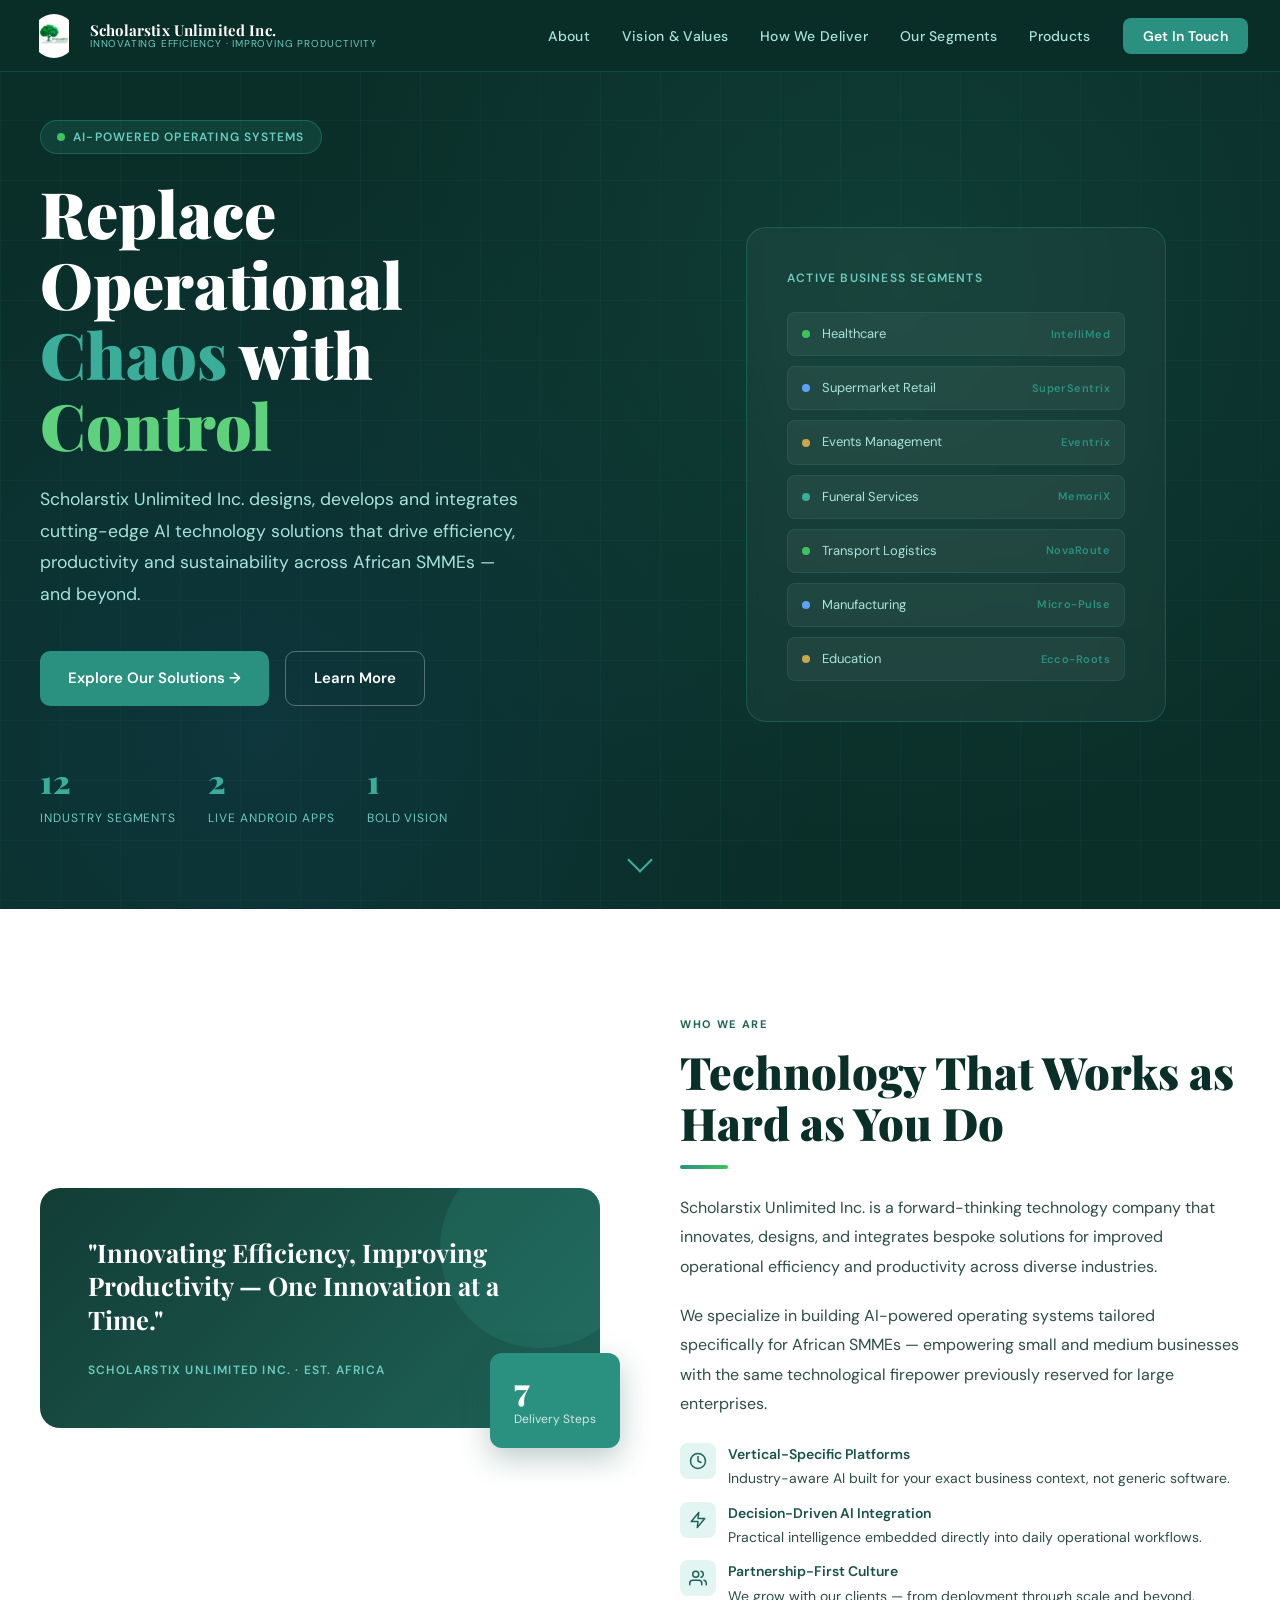
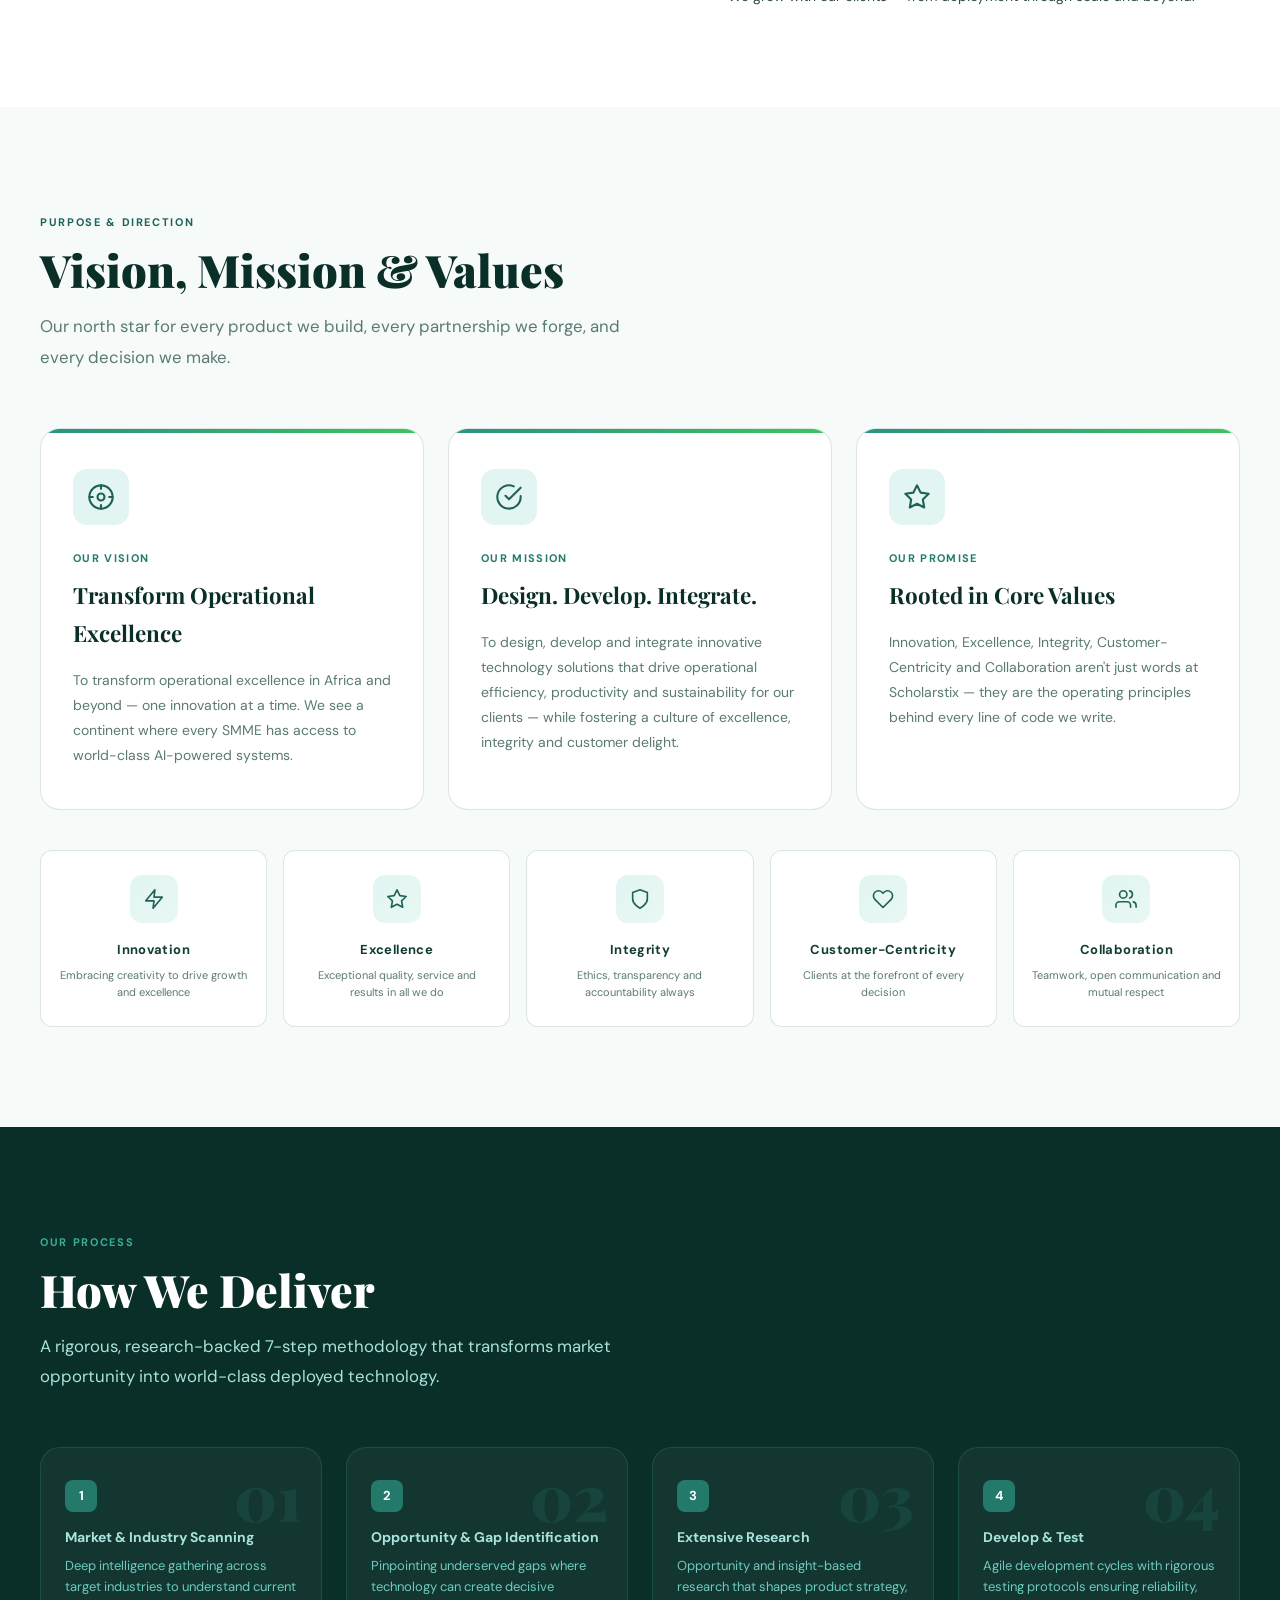
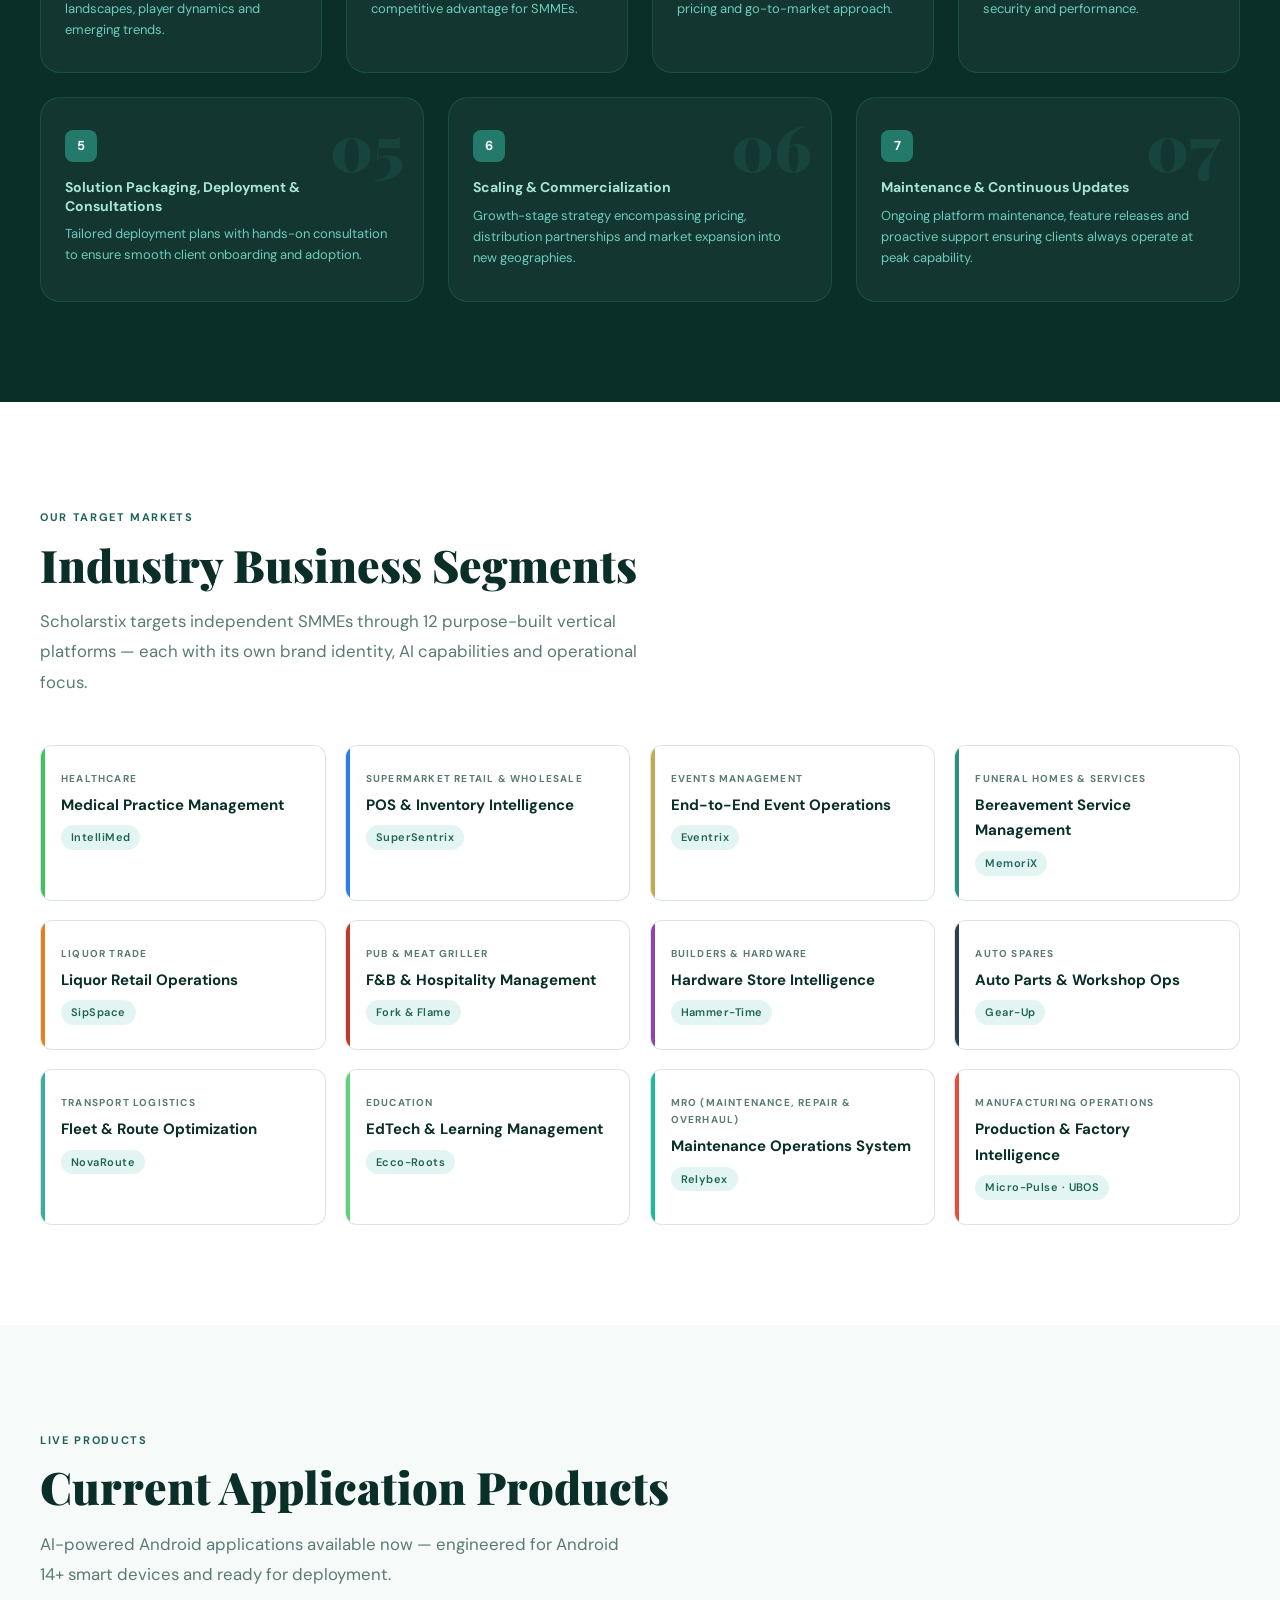
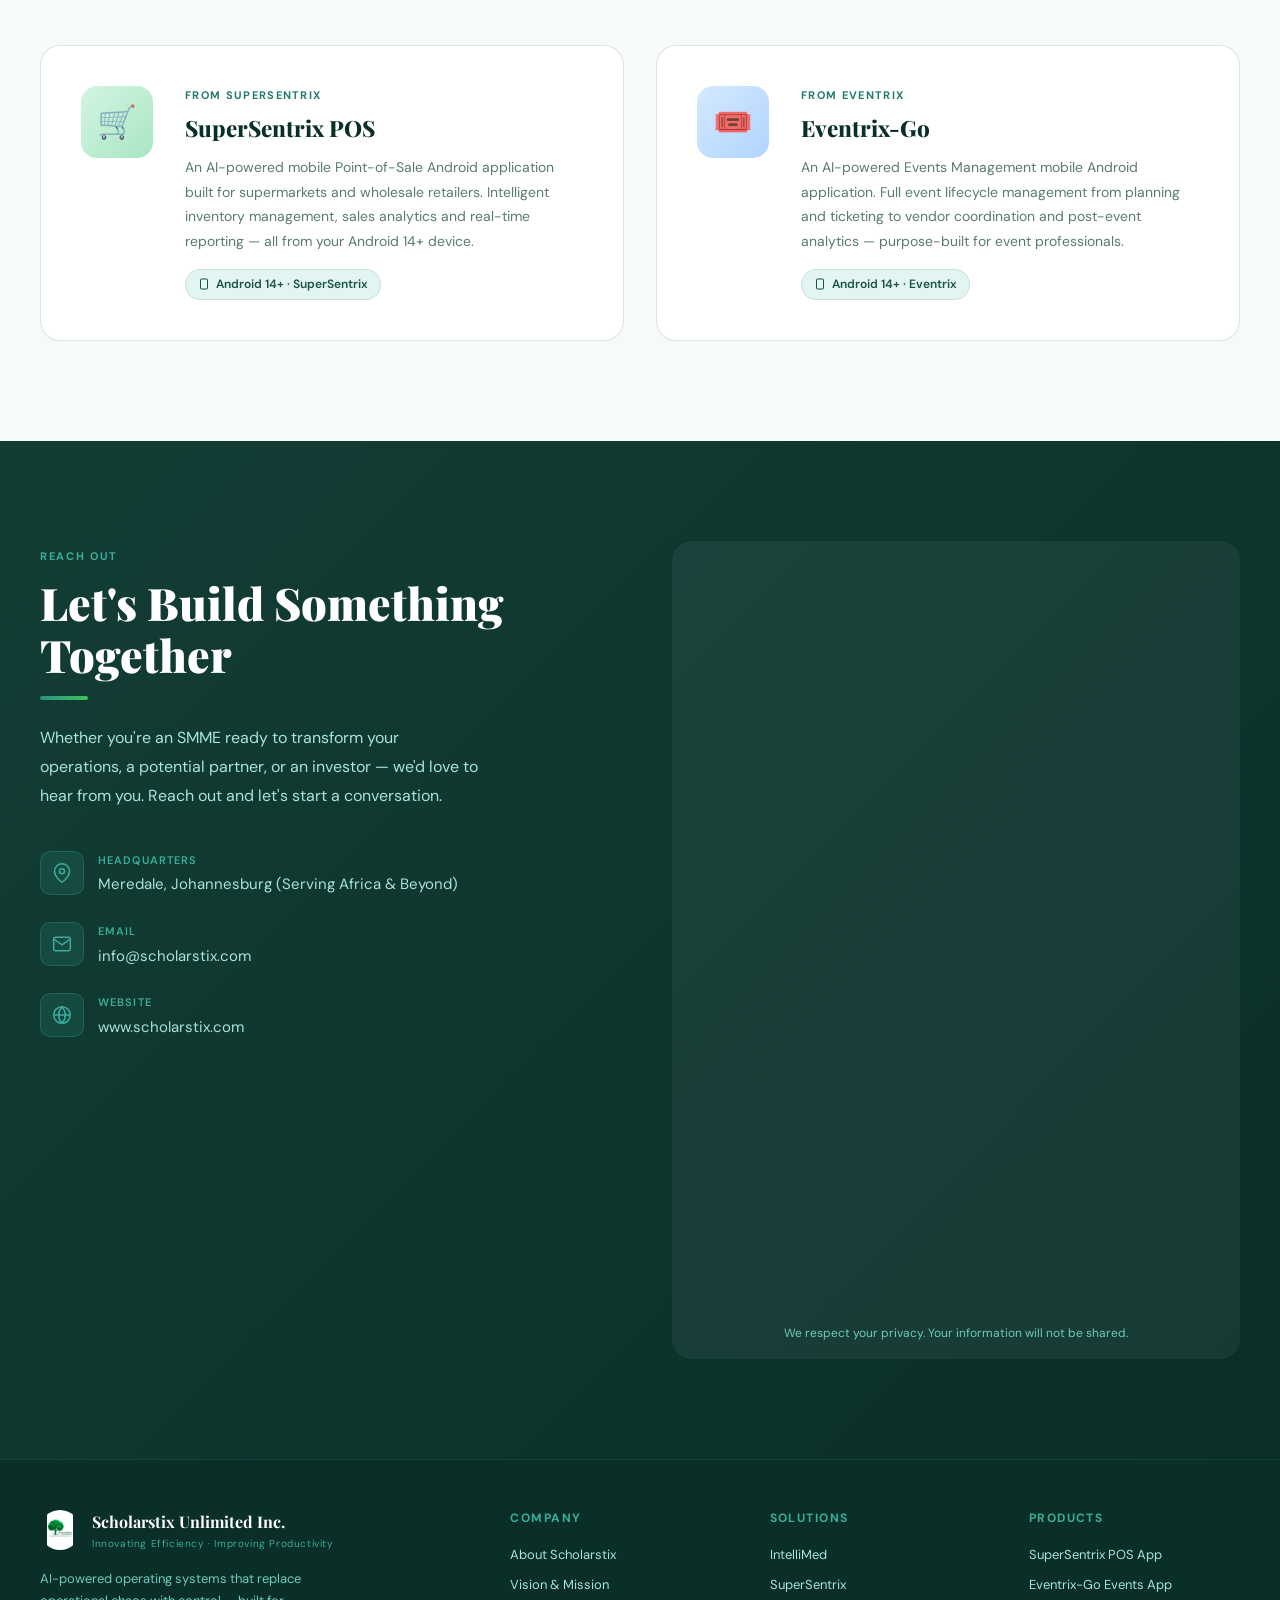
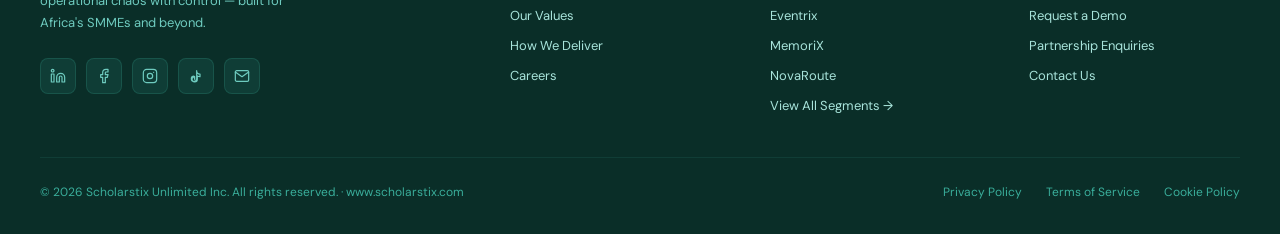
==== commit 718e5718: "Update favicon to use company logo" ====
--- a/index.html
+++ b/index.html
@@ -7,7 +7,7 @@
 <meta name="description" content="Scholarstix Unlimited Inc. designs AI-powered operating systems that replace operational chaos with control – for African SMMEs and beyond.">
 <meta name="author" content="Scholarstix Unlimited Inc.">
 <!-- Favicon (simple SVG data URI – works everywhere) -->
-<link rel="icon" type="image/svg+xml" href="data:image/svg+xml,%3Csvg xmlns='http://www.w3.org/2000/svg' viewBox='0 0 100 100'%3E%3Ccircle cx='50' cy='50' r='45' fill='%232a9180'/%3E%3Ctext x='50' y='67' font-size='50' text-anchor='middle' fill='white' font-family='Arial'%3ES%3C/text%3E%3C/svg%3E">
+<link rel="icon" type="image/png" href="scholarstix.png">
 <link href="https://fonts.googleapis.com/css2?family=Playfair+Display:wght@400;700;900&family=DM+Sans:wght@300;400;500;600&display=swap" rel="stylesheet"/>
 <style>
   :root {
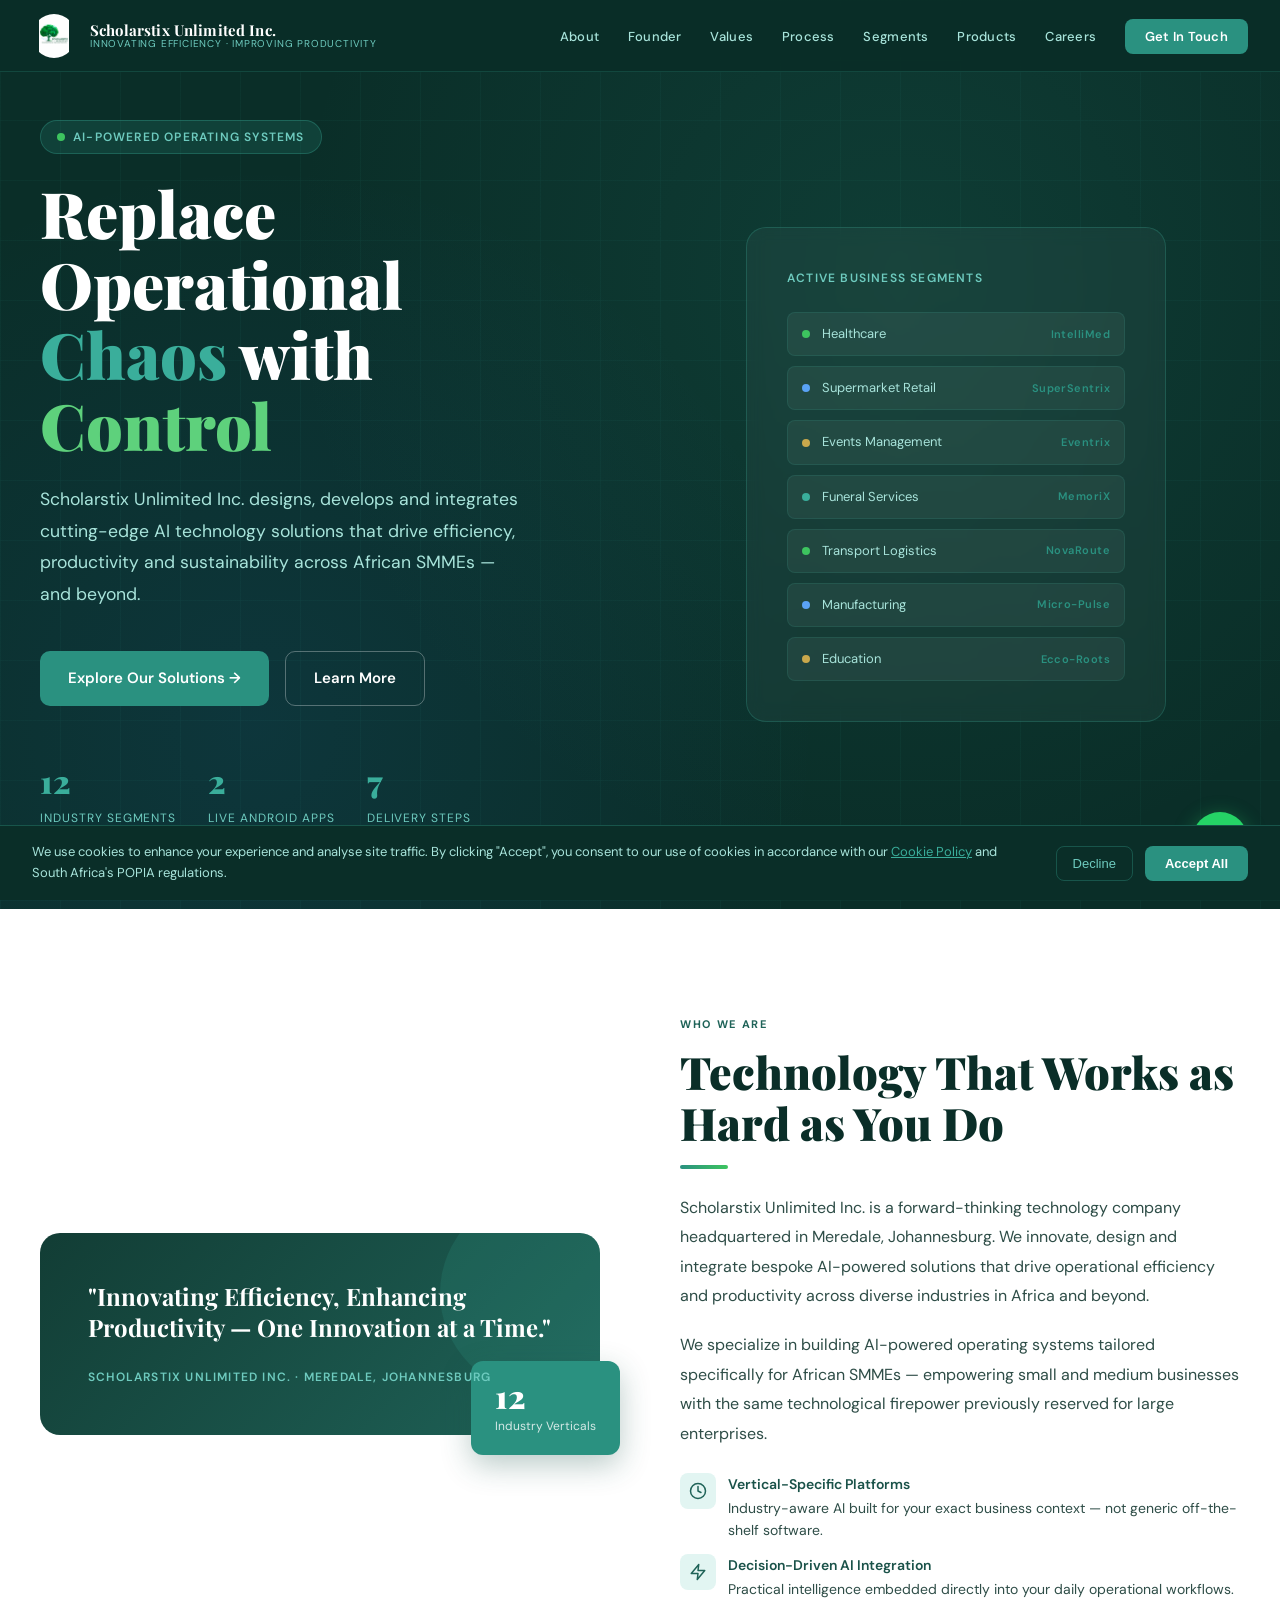
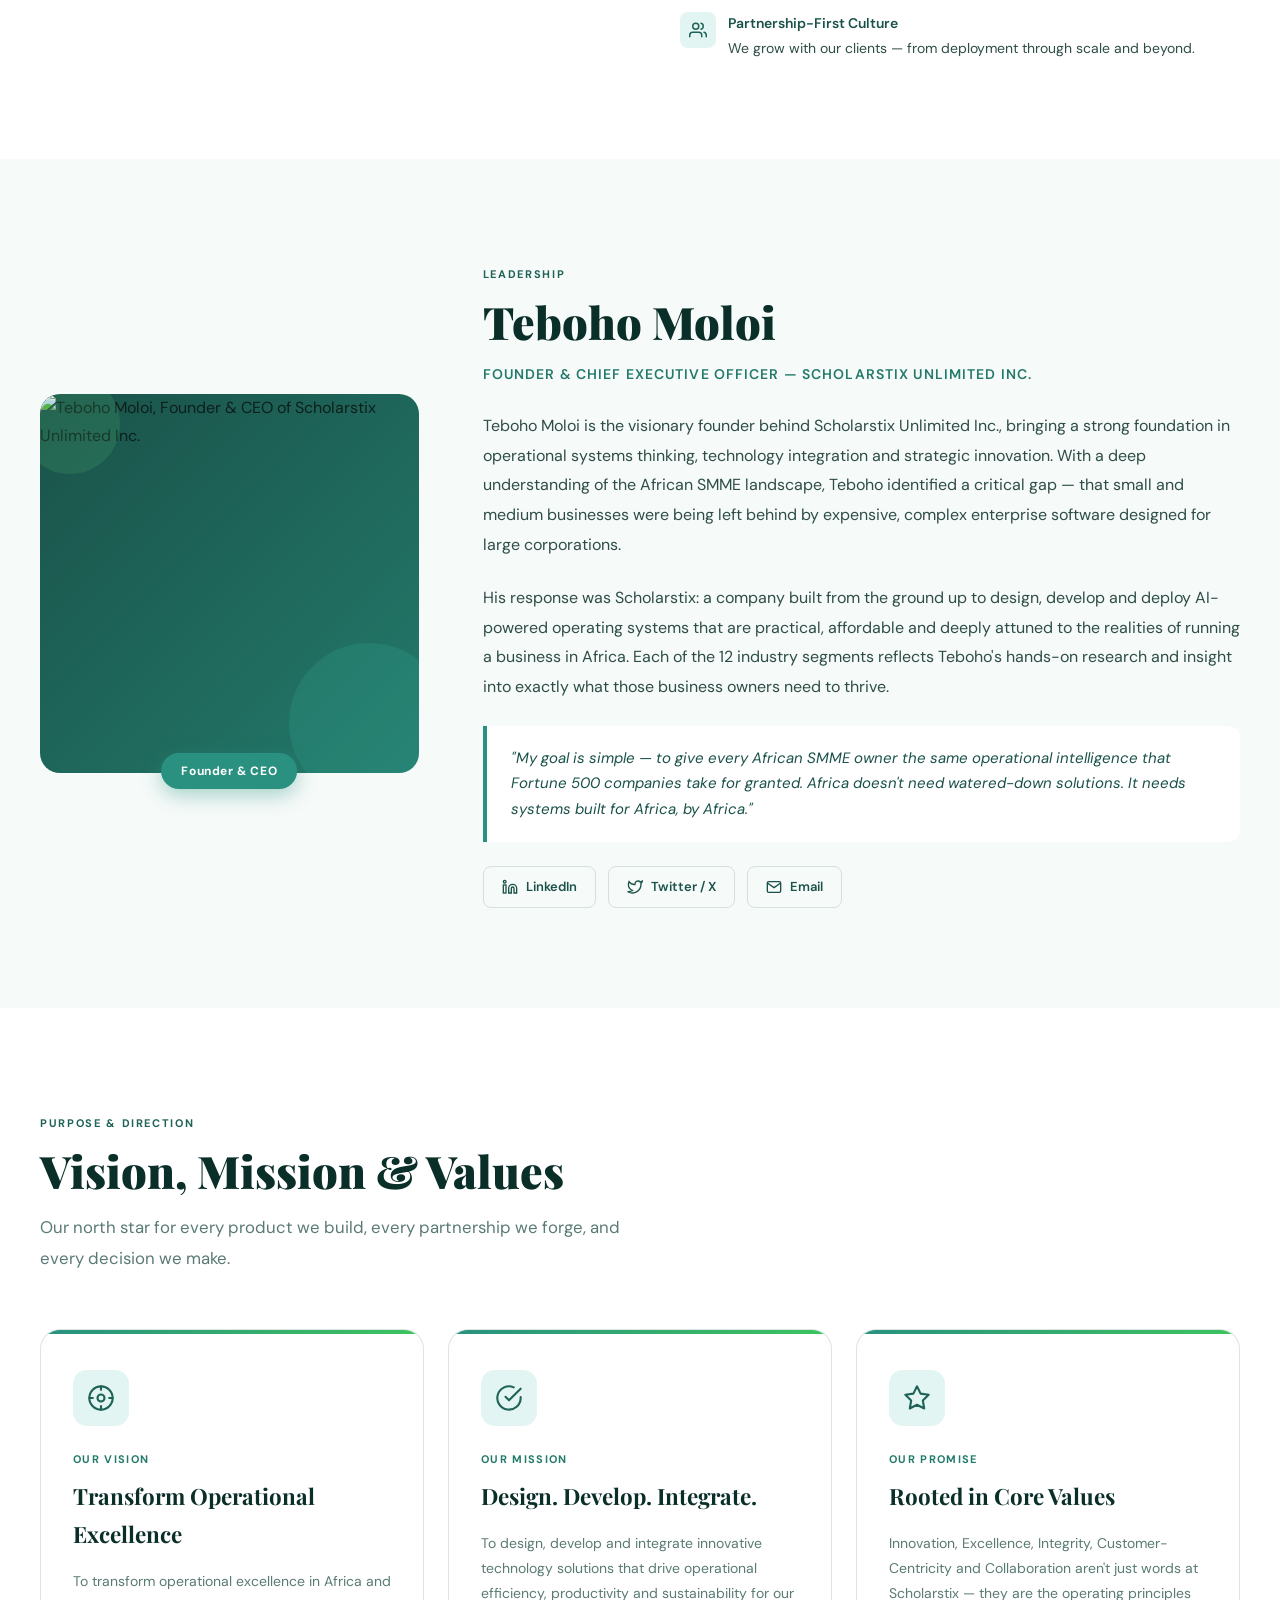
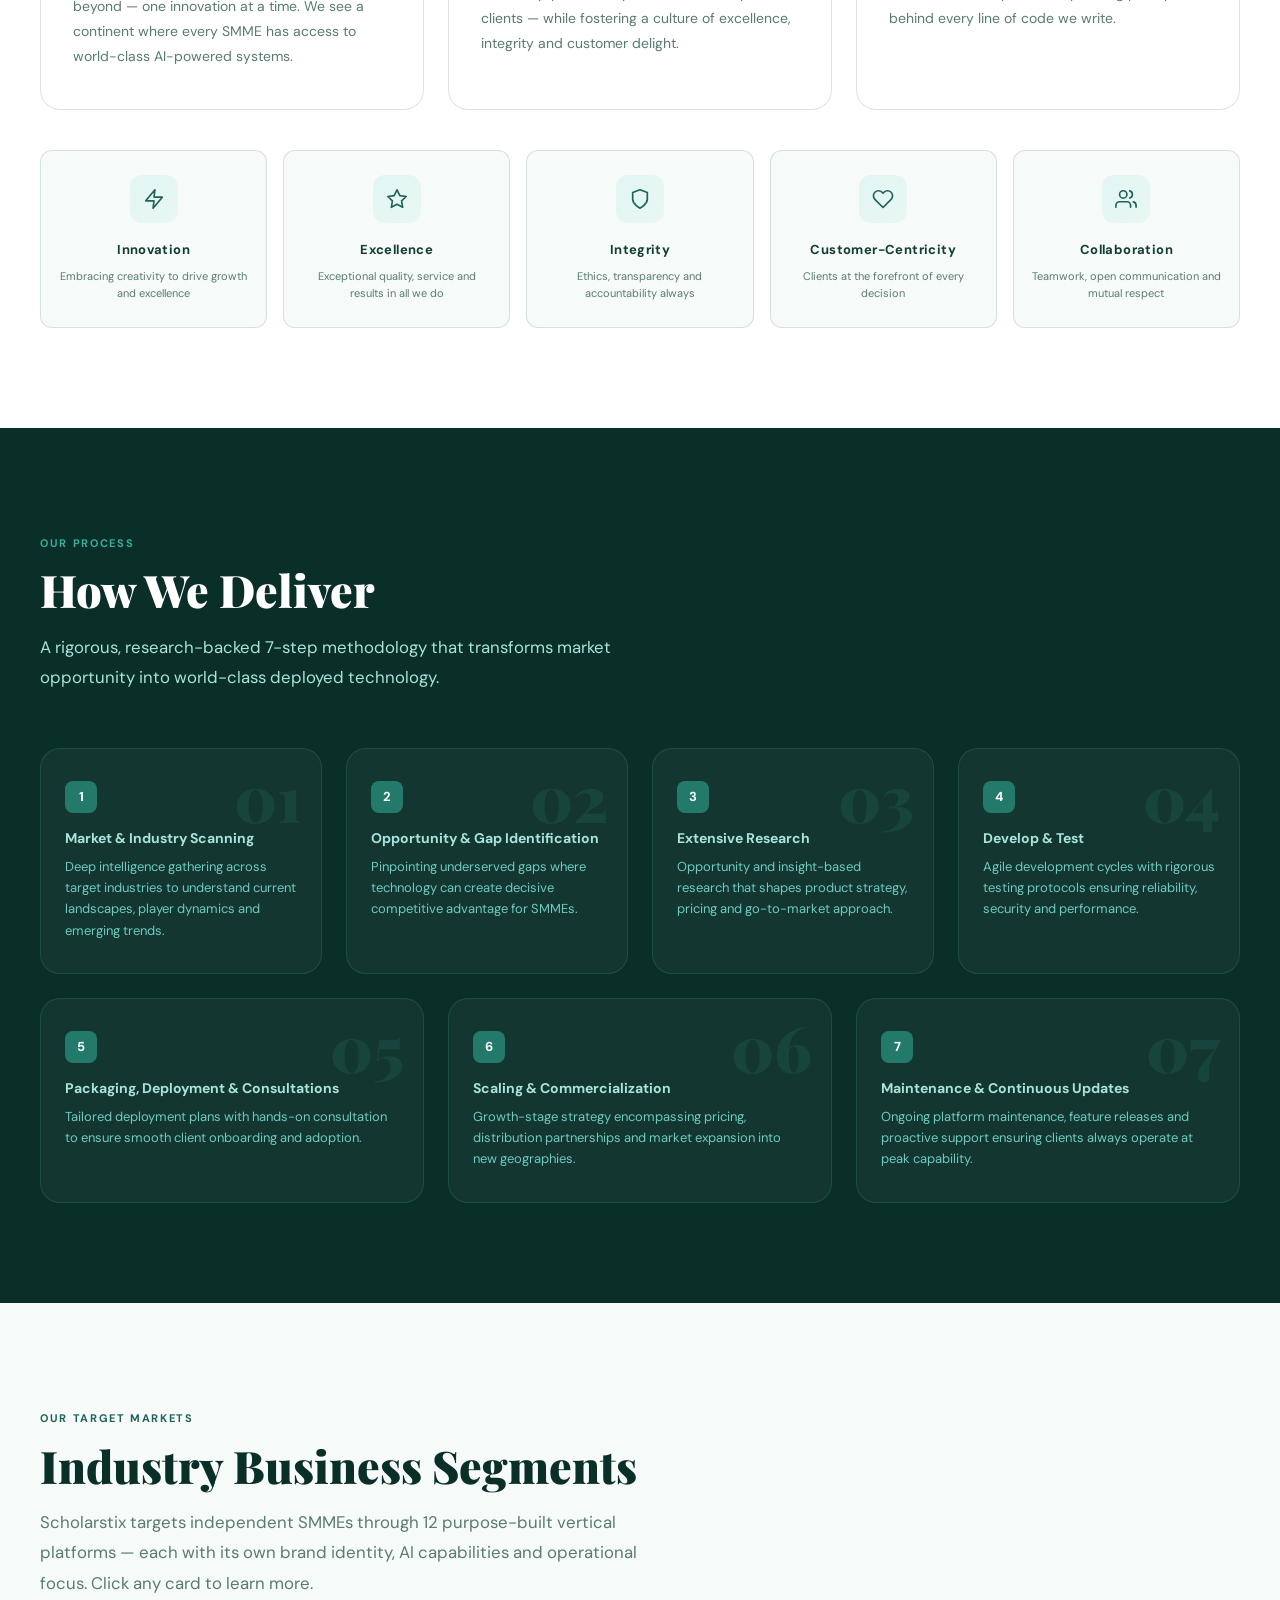
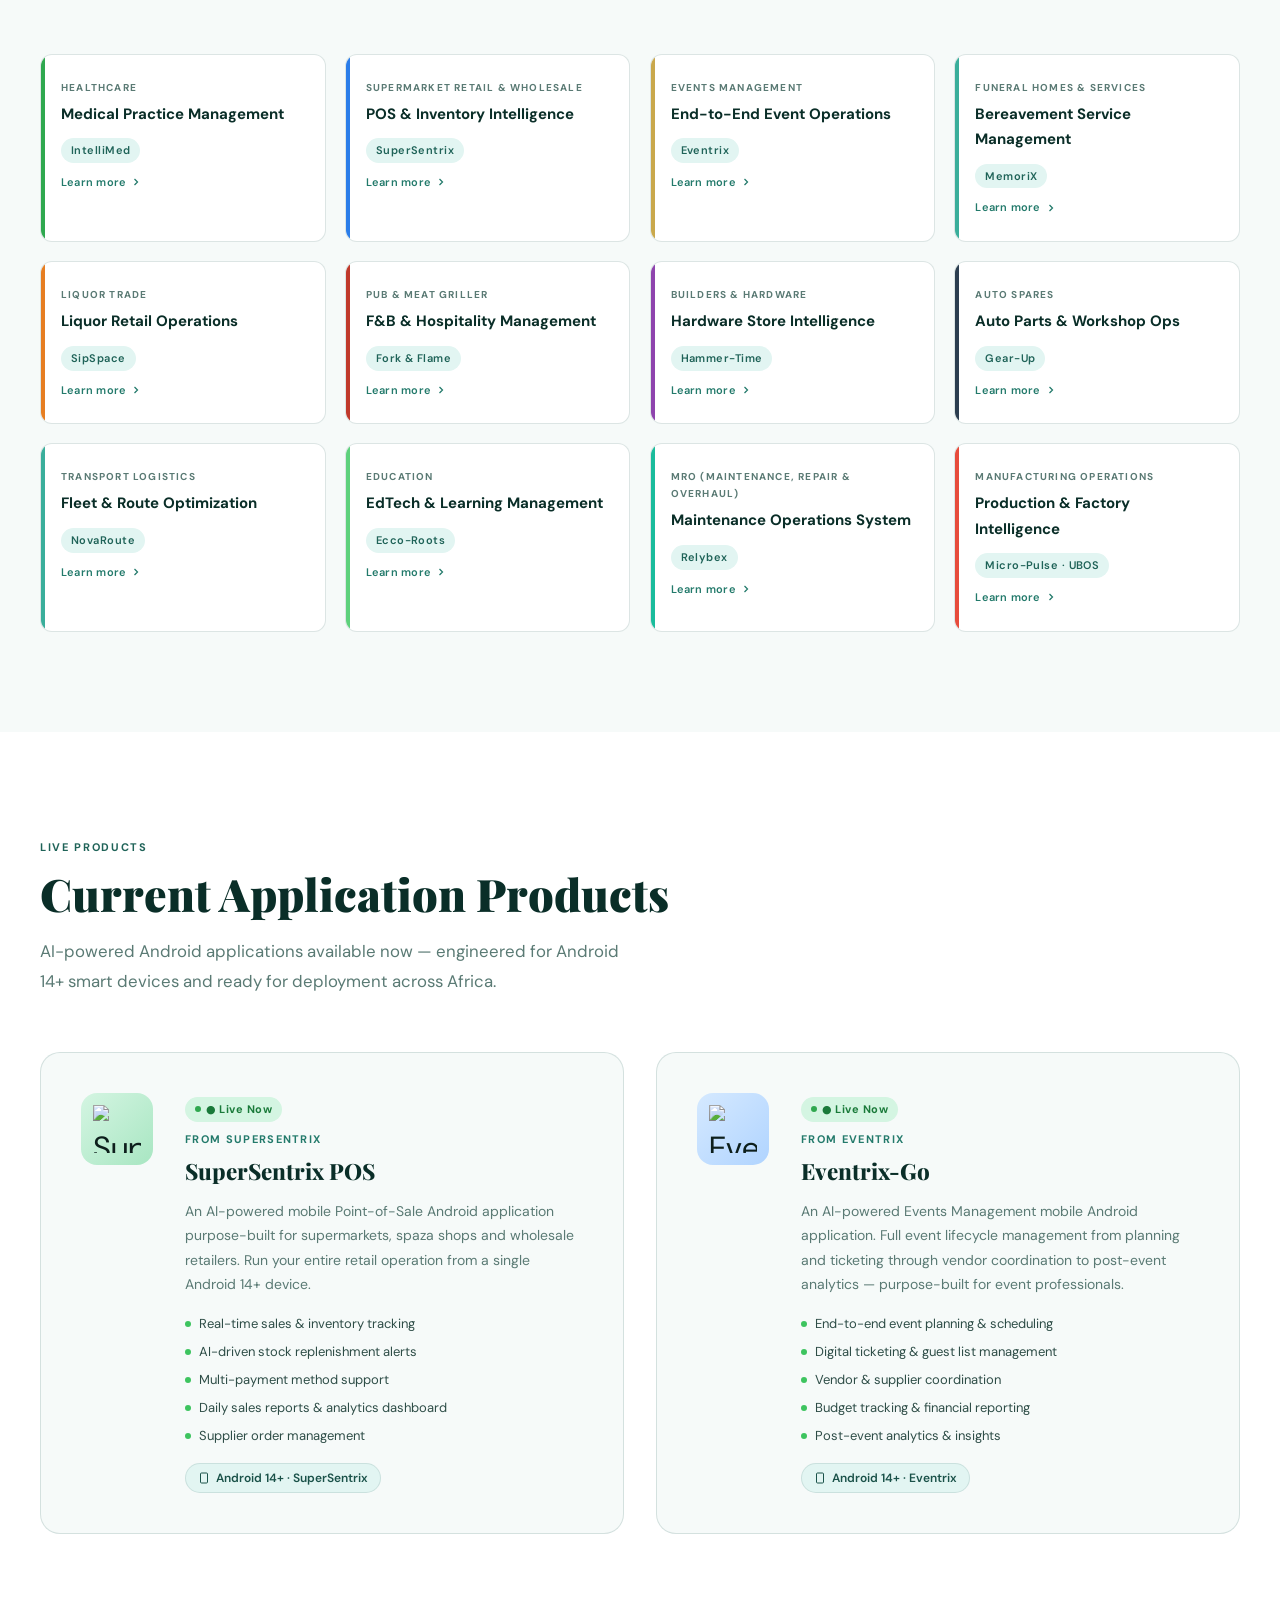
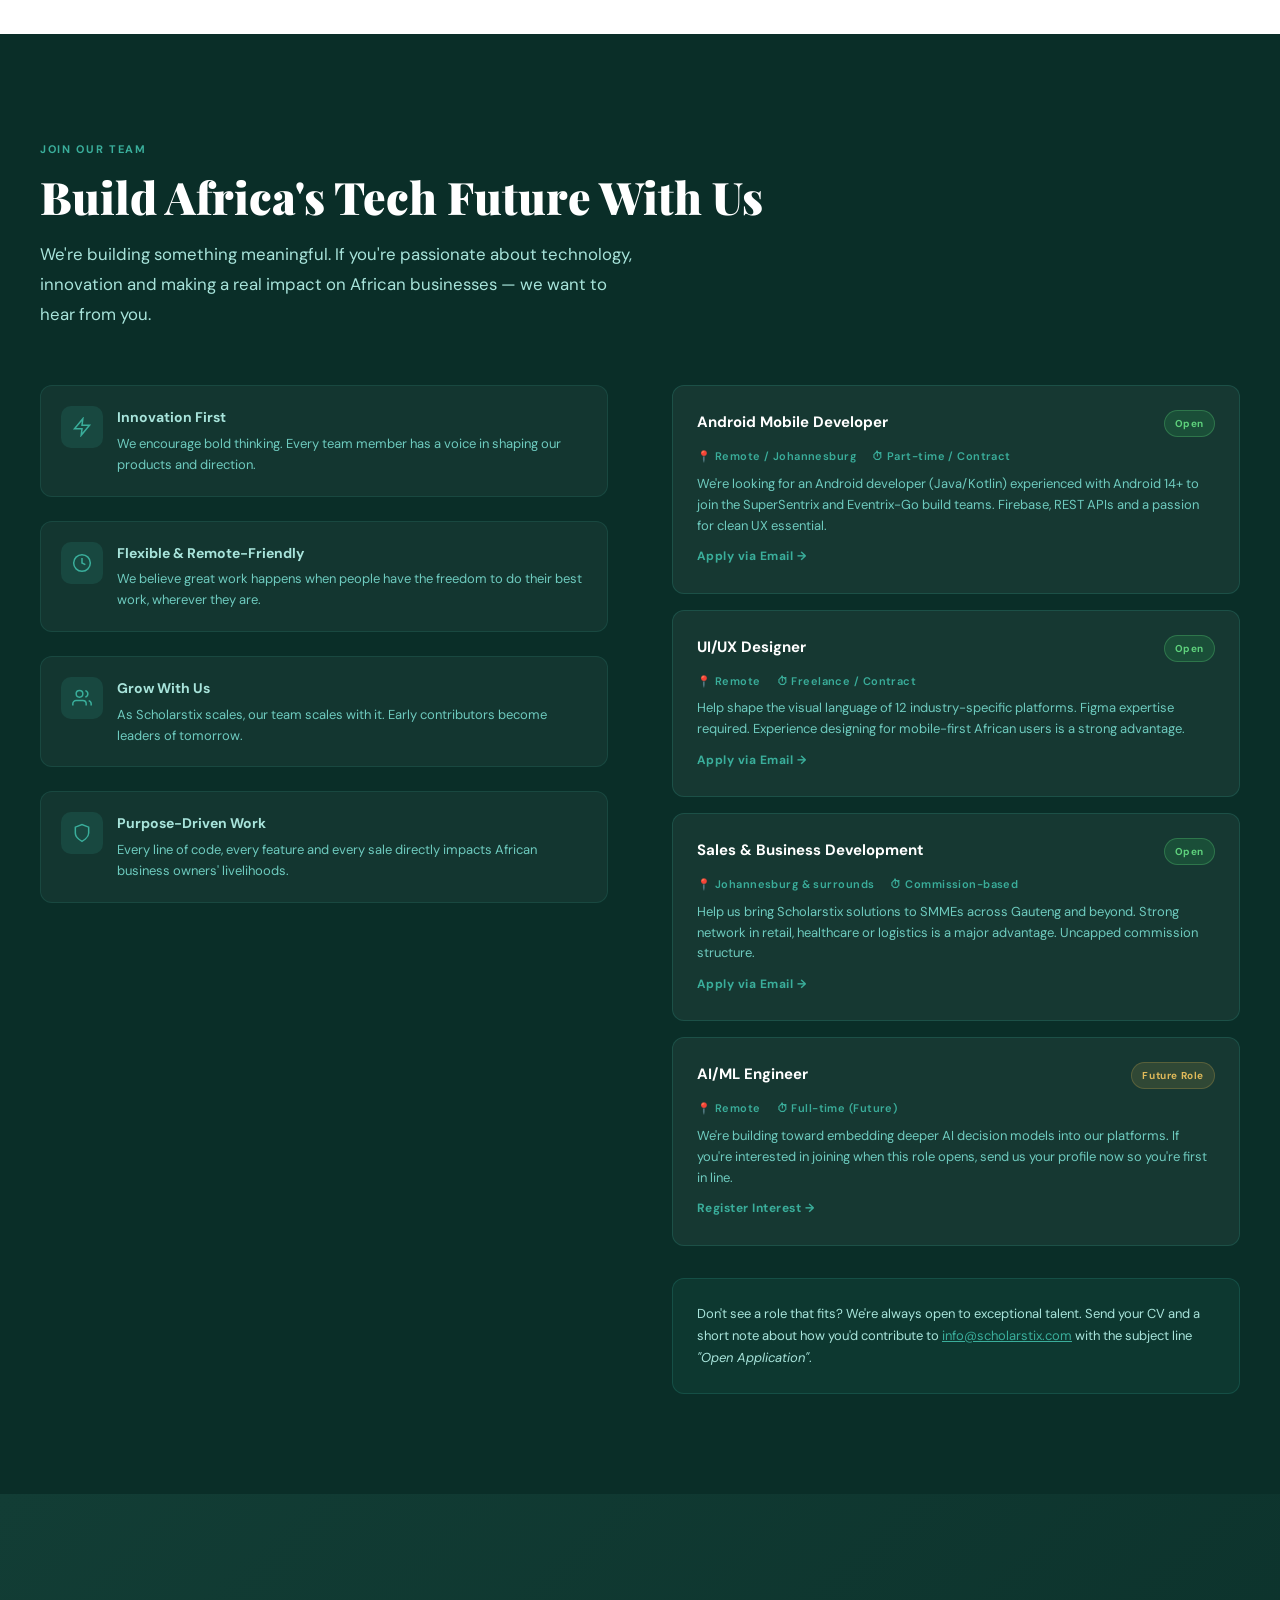
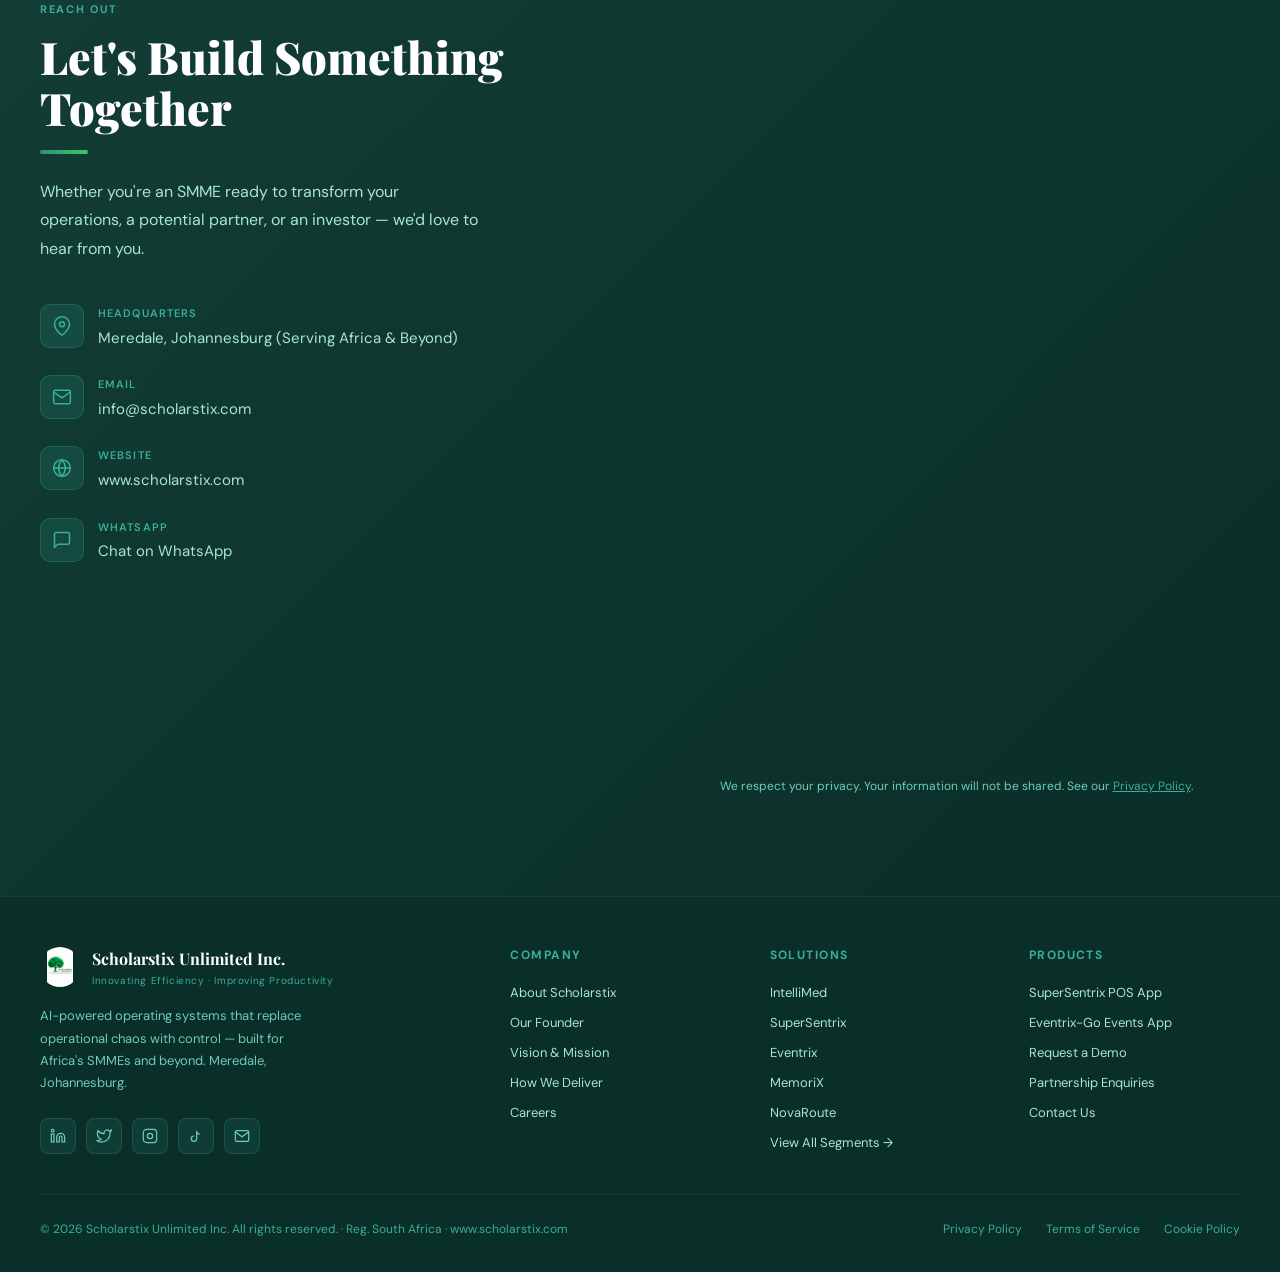
==== commit bb29d5a9: "Add JSON-LD structured data for SEO and rich snippets" ====
--- a/index.html
+++ b/index.html
@@ -3,906 +3,465 @@
 <head>
 <meta charset="UTF-8"/>
 <meta name="viewport" content="width=device-width, initial-scale=1.0"/>
-<title>Scholarstix Unlimited Inc. | AI-Powered Operating Systems</title>
-<meta name="description" content="Scholarstix Unlimited Inc. designs AI-powered operating systems that replace operational chaos with control – for African SMMEs and beyond.">
-<meta name="author" content="Scholarstix Unlimited Inc.">
-<!-- Favicon (simple SVG data URI – works everywhere) -->
-<link rel="icon" type="image/png" href="scholarstix.png">
+<title>Scholarstix Unlimited Inc. | AI-Powered Operating Systems for African SMMEs</title>
+<meta name="description" content="Scholarstix Unlimited Inc. designs, develops and integrates AI-powered operating systems that replace operational chaos with control — built for African SMMEs across 12 industries."/>
+<meta name="keywords" content="AI business software Africa, SMME technology South Africa, POS system Android, events management app, healthcare management system, AI operating system, Johannesburg tech company, scholarstix"/>
+<meta name="author" content="Scholarstix Unlimited Inc."/>
+<meta name="robots" content="index, follow"/>
+<meta property="og:type" content="website"/>
+<meta property="og:url" content="https://scholarstixunlimited-creator.github.io/scholarstix_website/"/>
+<meta property="og:title" content="Scholarstix Unlimited Inc. | AI-Powered Operating Systems"/>
+<meta property="og:description" content="AI-powered operating systems that replace operational chaos with control. Built for African SMMEs across 12 industries."/>
+<meta property="og:image" content="https://scholarstixunlimited-creator.github.io/scholarstix_website/scholarstix.png"/>
+<meta name="twitter:card" content="summary_large_image"/>
+<meta name="twitter:site" content="@ScholarstixU"/>
+<meta name="twitter:title" content="Scholarstix Unlimited Inc. | AI-Powered Operating Systems"/>
+<meta name="twitter:description" content="AI-powered operating systems that replace operational chaos with control. Built for African SMMEs."/>
+<meta name="twitter:image" content="https://scholarstixunlimited-creator.github.io/scholarstix_website/scholarstix.png"/>
+
+<script type="application/ld+json">
+{
+  "@context": "https://schema.org",
+  "@type": "Organization",
+  "name": "Scholarstix Unlimited Inc.",
+  "alternateName": "Scholarstix",
+  "url": "https://scholarstixunlimited-creator.github.io/scholarstix_website/",
+  "logo": "https://scholarstixunlimited-creator.github.io/scholarstix_website/scholarstix.png",
+  "description": "AI-powered operating systems that replace operational chaos with control — built for African SMMEs across 12 industries.",
+  "email": "info@scholarstix.com",
+  "address": {
+    "@type": "PostalAddress",
+    "addressLocality": "Meredale, Johannesburg",
+    "addressCountry": "ZA"
+  },
+  "founder": {
+    "@type": "Person",
+    "name": "Teboho Moloi",
+    "jobTitle": "Founder & CEO",
+    "url": "https://www.linkedin.com/in/teboho-moloi-scholarstix",
+    "sameAs": [
+      "https://www.linkedin.com/in/teboho-moloi-scholarstix",
+      "https://x.com/ScholarstixU"
+    ]
+  },
+  "sameAs": [
+    "https://www.linkedin.com/in/teboho-moloi-scholarstix",
+    "https://x.com/ScholarstixU",
+    "https://www.instagram.com/scholarstix_unlimitedinc/",
+    "https://www.tiktok.com/@scholarstixunlimitedinc"
+  ],
+  "contactPoint": {
+    "@type": "ContactPoint",
+    "email": "info@scholarstix.com",
+    "contactType": "customer service",
+    "availableLanguage": ["English"]
+  }
+}
+</script>
+
+<link rel="canonical" href="https://scholarstixunlimited-creator.github.io/scholarstix_website//"/>
+<link rel="icon" type="image/png" href="scholarstix.png"/>
 <link href="https://fonts.googleapis.com/css2?family=Playfair+Display:wght@400;700;900&family=DM+Sans:wght@300;400;500;600&display=swap" rel="stylesheet"/>
+<!-- Google Analytics GA4 — replace G-XXXXXXXXXX with your Measurement ID -->
+<!-- <script async src="https://www.googletagmanager.com/gtag/js?id=G-XXXXXXXXXX"></script>
+<script>window.dataLayer=window.dataLayer||[];function gtag(){dataLayer.push(arguments);}gtag('js',new Date());gtag('config','G-XXXXXXXXXX');</script> -->
 <style>
-  :root {
-    --teal-900: #0a2e28;
-    --teal-800: #123d35;
-    --teal-700: #1a5249;
-    --teal-600: #1f6358;
-    --teal-500: #237a6b;
-    --teal-400: #2a9180;
-    --teal-300: #3aae9b;
-    --teal-200: #6ecbbf;
-    --teal-100: #a8e4db;
-    --teal-50:  #e2f5f2;
-    --green-500: #2fa84f;
-    --green-400: #3dc45f;
-    --green-300: #5ed17c;
-    --circuit-blue: #2b7de9;
-    --circuit-blue-light: #5aa3f5;
-    --gold: #c9a84c;
-    --white: #ffffff;
-    --off-white: #f6faf9;
-    --text-dark: #0d1f1c;
-    --text-mid: #2e4d47;
-    --text-muted: #5a7a74;
-    --border: rgba(26,83,73,0.15);
-    --shadow-card: 0 8px 40px rgba(10,46,40,0.12);
-    --font-display: 'Playfair Display', Georgia, serif;
-    --font-body: 'DM Sans', system-ui, sans-serif;
-    --radius: 12px;
-    --radius-lg: 20px;
-  }
-
-  *, *::before, *::after { box-sizing: border-box; margin: 0; padding: 0; }
-
-  html { scroll-behavior: smooth; }
-
-  body {
-    font-family: var(--font-body);
-    color: var(--text-dark);
-    background: var(--off-white);
-    line-height: 1.7;
-    overflow-x: hidden;
-  }
-
-  /* ── NAV ── */
-  nav {
-    position: fixed; top: 0; left: 0; right: 0; z-index: 1000;
-    background: rgba(10,46,40,0.97);
-    backdrop-filter: blur(16px);
-    border-bottom: 1px solid rgba(58,174,155,0.2);
-    padding: 0 2rem;
-    height: 72px;
-    display: flex; align-items: center; justify-content: space-between;
-  }
-
-  .nav-brand {
-    display: flex; align-items: center; gap: 14px;
-    text-decoration: none;
-  }
-
-  .nav-logo-circle {
-    width: 44px; height: 44px;
-    background: transparent;
-    border-radius: 50%;
-    display: flex; align-items: center; justify-content: center;
-    overflow: hidden;
-    flex-shrink: 0;
-  }
-  .nav-logo-circle img {
-    width: 100%;
-    height: 100%;
-    object-fit: contain;
-  }
-
-  .nav-brand-text {
-    display: flex; flex-direction: column; line-height: 1.1;
-  }
-
-  .nav-brand-name {
-    font-family: var(--font-display);
-    font-size: 15px;
-    font-weight: 700;
-    color: #fff;
-    letter-spacing: 0.01em;
-  }
-
-  .nav-brand-tag {
-    font-size: 10px;
-    color: var(--teal-200);
-    letter-spacing: 0.08em;
-    text-transform: uppercase;
-  }
-
-  .nav-links {
-    display: flex; align-items: center; gap: 2rem;
-    list-style: none;
-  }
-
-  .nav-links a {
-    color: var(--teal-100);
-    text-decoration: none;
-    font-size: 14px;
-    font-weight: 500;
-    letter-spacing: 0.02em;
-    transition: color 0.2s;
-  }
-
-  .nav-links a:hover { color: var(--teal-300); }
-
-  .nav-cta {
-    background: var(--teal-400);
-    color: #fff !important;
-    padding: 9px 20px;
-    border-radius: 8px;
-    font-weight: 600 !important;
-    transition: background 0.2s !important;
-  }
-
-  .nav-cta:hover { background: var(--teal-300) !important; color: #fff !important; }
-
-  .nav-hamburger { display: none; flex-direction: column; gap: 5px; cursor: pointer; }
-  .nav-hamburger span { width: 24px; height: 2px; background: #fff; border-radius: 2px; display: block; }
-
-  /* ── HERO ── */
-  #hero {
-    min-height: 100vh;
-    background: var(--teal-900);
-    display: flex; align-items: center;
-    padding: 120px 2rem 80px;
-    position: relative;
-    overflow: hidden;
-  }
-
-  .hero-bg-pattern {
-    position: absolute; inset: 0;
-    background-image:
-      radial-gradient(circle at 70% 30%, rgba(42,145,128,0.15) 0%, transparent 55%),
-      radial-gradient(circle at 20% 80%, rgba(43,125,233,0.1) 0%, transparent 45%);
-    pointer-events: none;
-  }
-
-  .hero-grid-lines {
-    position: absolute; inset: 0; pointer-events: none;
-    background-image:
-      linear-gradient(rgba(58,174,155,0.05) 1px, transparent 1px),
-      linear-gradient(90deg, rgba(58,174,155,0.05) 1px, transparent 1px);
-    background-size: 60px 60px;
-  }
-
-  .hero-inner {
-    max-width: 1200px; margin: 0 auto;
-    display: grid; grid-template-columns: 1fr 1fr;
-    gap: 4rem; align-items: center;
-    position: relative; z-index: 1;
-  }
-
-  .hero-eyebrow {
-    display: inline-flex; align-items: center; gap: 8px;
-    background: rgba(58,174,155,0.15);
-    border: 1px solid rgba(58,174,155,0.3);
-    border-radius: 100px;
-    padding: 6px 16px;
-    font-size: 12px;
-    color: var(--teal-200);
-    letter-spacing: 0.1em;
-    text-transform: uppercase;
-    font-weight: 600;
-    margin-bottom: 1.5rem;
-  }
-
-  .hero-eyebrow::before {
-    content: '';
-    width: 8px; height: 8px;
-    background: var(--green-400);
-    border-radius: 50%;
-    animation: pulse 2s infinite;
-  }
-
-  @keyframes pulse {
-    0%,100%{opacity:1;transform:scale(1)}
-    50%{opacity:0.5;transform:scale(1.3)}
-  }
-
-  .hero-title {
-    font-family: var(--font-display);
-    font-size: clamp(2.4rem, 5vw, 4rem);
-    font-weight: 900;
-    color: #fff;
-    line-height: 1.1;
-    margin-bottom: 1.5rem;
-  }
-
-  .hero-title .accent { color: var(--teal-300); }
-  .hero-title .accent2 { color: var(--green-300); }
-
-  .hero-desc {
-    font-size: 1.1rem;
-    color: var(--teal-100);
-    margin-bottom: 2.5rem;
-    line-height: 1.8;
-    max-width: 480px;
-  }
-
-  .hero-actions {
-    display: flex; gap: 1rem; flex-wrap: wrap;
-  }
-
-  .btn-primary {
-    background: var(--teal-400);
-    color: #fff;
-    padding: 14px 28px;
-    border-radius: 10px;
-    font-size: 15px;
-    font-weight: 600;
-    text-decoration: none;
-    border: none; cursor: pointer;
-    transition: background 0.2s, transform 0.15s;
-    display: inline-flex; align-items: center; gap: 8px;
-  }
-
-  .btn-primary:hover { background: var(--teal-300); transform: translateY(-2px); }
-
-  .btn-outline {
-    background: transparent;
-    color: #fff;
-    padding: 14px 28px;
-    border-radius: 10px;
-    font-size: 15px;
-    font-weight: 600;
-    text-decoration: none;
-    border: 1.5px solid rgba(255,255,255,0.3);
-    cursor: pointer;
-    transition: border-color 0.2s, background 0.2s;
-  }
-
-  .btn-outline:hover { border-color: var(--teal-300); background: rgba(58,174,155,0.1); }
-
-  .hero-stats {
-    display: flex; gap: 2rem; margin-top: 3rem;
-  }
-
-  .hero-stat .num {
-    font-family: var(--font-display);
-    font-size: 2rem;
-    font-weight: 900;
-    color: var(--teal-300);
-  }
-
-  .hero-stat .lbl {
-    font-size: 12px;
-    color: var(--teal-200);
-    text-transform: uppercase;
-    letter-spacing: 0.08em;
-  }
-
-  .hero-visual {
-    display: flex; justify-content: center; align-items: center;
-  }
-
-  .hero-card {
-    background: rgba(255,255,255,0.04);
-    border: 1px solid rgba(58,174,155,0.25);
-    border-radius: var(--radius-lg);
-    padding: 2.5rem;
-    width: 100%;
-    max-width: 420px;
-    backdrop-filter: blur(8px);
-  }
-
-  .hero-card-header {
-    font-size: 12px;
-    color: var(--teal-200);
-    text-transform: uppercase;
-    letter-spacing: 0.1em;
-    margin-bottom: 1.5rem;
-    font-weight: 600;
-  }
-
-  .segment-list {
-    display: flex; flex-direction: column; gap: 10px;
-  }
-
-  .segment-item {
-    display: flex; align-items: center; gap: 12px;
-    padding: 10px 14px;
-    background: rgba(255,255,255,0.05);
-    border-radius: 8px;
-    border: 1px solid rgba(58,174,155,0.15);
-    font-size: 13px;
-    color: var(--teal-100);
-    transition: background 0.2s;
-  }
-
-  .segment-item:hover { background: rgba(58,174,155,0.12); }
-
-  .seg-dot {
-    width: 8px; height: 8px; border-radius: 50%;
-    flex-shrink: 0;
-  }
-
-  .seg-dot.green { background: var(--green-400); }
-  .seg-dot.blue  { background: var(--circuit-blue-light); }
-  .seg-dot.gold  { background: var(--gold); }
-  .seg-dot.teal  { background: var(--teal-300); }
-
-  .seg-brand {
-    margin-left: auto;
-    font-size: 11px;
-    color: var(--teal-400);
-    font-weight: 600;
-    letter-spacing: 0.04em;
-  }
-
-  /* ── SECTION STRUCTURE ── */
-  section { padding: 100px 2rem; }
-
-  .container { max-width: 1200px; margin: 0 auto; }
-
-  .section-eyebrow {
-    display: inline-block;
-    font-size: 11px;
-    font-weight: 700;
-    letter-spacing: 0.15em;
-    text-transform: uppercase;
-    color: var(--teal-600);
-    margin-bottom: 0.75rem;
-  }
-
-  .section-title {
-    font-family: var(--font-display);
-    font-size: clamp(2rem, 4vw, 2.8rem);
-    font-weight: 900;
-    color: var(--teal-900);
-    line-height: 1.15;
-    margin-bottom: 1rem;
-  }
-
-  .section-sub {
-    font-size: 1.05rem;
-    color: var(--text-muted);
-    max-width: 600px;
-    line-height: 1.8;
-  }
-
-  .section-header { margin-bottom: 3.5rem; }
-
-  /* ── ABOUT ── */
-  #about { background: #fff; }
-
-  .about-grid {
-    display: grid; grid-template-columns: 1fr 1fr;
-    gap: 5rem; align-items: center;
-  }
-
-  .about-img-wrap {
-    position: relative;
-  }
-
-  .about-visual {
-    background: linear-gradient(135deg, var(--teal-800), var(--teal-600));
-    border-radius: var(--radius-lg);
-    padding: 3rem;
-    color: #fff;
-    position: relative; overflow: hidden;
-  }
-
-  .about-visual::before {
-    content: '';
-    position: absolute; top: -40px; right: -40px;
-    width: 200px; height: 200px;
-    background: rgba(58,174,155,0.15);
-    border-radius: 50%;
-  }
-
-  .about-visual-quote {
-    font-family: var(--font-display);
-    font-size: 1.6rem;
-    font-weight: 700;
-    line-height: 1.3;
-    margin-bottom: 1.5rem;
-    position: relative; z-index: 1;
-  }
-
-  .about-visual-tag {
-    font-size: 12px;
-    color: var(--teal-200);
-    letter-spacing: 0.1em;
-    text-transform: uppercase;
-    font-weight: 600;
-    position: relative; z-index: 1;
-  }
-
-  .about-accent-card {
-    position: absolute; bottom: -20px; right: -20px;
-    background: var(--teal-400);
-    border-radius: 12px;
-    padding: 1.2rem 1.5rem;
-    color: #fff;
-    font-size: 13px;
-    box-shadow: 0 10px 30px rgba(26,83,73,0.3);
-  }
-
-  .about-accent-num {
-    font-family: var(--font-display);
-    font-size: 2rem;
-    font-weight: 900;
-    line-height: 1;
-  }
-
-  .about-content p { color: var(--text-mid); margin-bottom: 1.2rem; line-height: 1.85; }
-
-  .about-features { display: flex; flex-direction: column; gap: 12px; margin-top: 1.5rem; }
-
-  .about-feature {
-    display: flex; align-items: flex-start; gap: 12px;
-  }
-
-  .feature-icon {
-    width: 36px; height: 36px; flex-shrink: 0;
-    background: var(--teal-50);
-    border-radius: 8px;
-    display: flex; align-items: center; justify-content: center;
-  }
-
-  .feature-icon svg { width: 18px; height: 18px; }
-
-  .feature-text { font-size: 14px; color: var(--text-mid); line-height: 1.6; }
-  .feature-text strong { color: var(--teal-700); display: block; font-weight: 600; margin-bottom: 2px; }
-
-  /* ── VISION MISSION VALUES ── */
-  #vmv { background: var(--off-white); }
-
-  .vmv-grid {
-    display: grid; grid-template-columns: repeat(3, 1fr);
-    gap: 1.5rem;
-  }
-
-  .vmv-card {
-    background: #fff;
-    border-radius: var(--radius-lg);
-    padding: 2.5rem 2rem;
-    border: 1px solid var(--border);
-    position: relative; overflow: hidden;
-    transition: transform 0.25s, box-shadow 0.25s;
-  }
-
-  .vmv-card:hover { transform: translateY(-6px); box-shadow: var(--shadow-card); }
-
-  .vmv-card::before {
-    content: '';
-    position: absolute; top: 0; left: 0; right: 0;
-    height: 4px;
-    background: linear-gradient(90deg, var(--teal-400), var(--green-400));
-  }
-
-  .vmv-icon {
-    width: 56px; height: 56px;
-    background: var(--teal-50);
-    border-radius: 14px;
-    display: flex; align-items: center; justify-content: center;
-    margin-bottom: 1.5rem;
-  }
-
-  .vmv-icon svg { width: 28px; height: 28px; stroke: var(--teal-600); fill: none; stroke-width: 1.8; }
-
-  .vmv-label {
-    font-size: 11px;
-    font-weight: 700;
-    letter-spacing: 0.12em;
-    text-transform: uppercase;
-    color: var(--teal-500);
-    margin-bottom: 0.5rem;
-  }
-
-  .vmv-title {
-    font-family: var(--font-display);
-    font-size: 1.4rem;
-    font-weight: 700;
-    color: var(--teal-900);
-    margin-bottom: 1rem;
-  }
-
-  .vmv-text { font-size: 14px; color: var(--text-muted); line-height: 1.8; }
-
-  /* Values section */
-  .values-grid {
-    display: grid; grid-template-columns: repeat(5, 1fr);
-    gap: 1rem; margin-top: 2.5rem;
-  }
-
-  .value-pill {
-    text-align: center;
-    padding: 1.5rem 1rem;
-    background: #fff;
-    border-radius: var(--radius);
-    border: 1px solid var(--border);
-    transition: border-color 0.2s, transform 0.2s;
-  }
-
-  .value-pill:hover { border-color: var(--teal-400); transform: translateY(-4px); }
-
-  .value-icon-wrap {
-    width: 48px; height: 48px;
-    background: linear-gradient(135deg, var(--teal-50), #e8f8f4);
-    border-radius: 12px;
-    display: flex; align-items: center; justify-content: center;
-    margin: 0 auto 1rem;
-  }
-
-  .value-icon-wrap svg { width: 22px; height: 22px; stroke: var(--teal-600); fill: none; stroke-width: 1.8; }
-
-  .value-name {
-    font-size: 13px; font-weight: 700;
-    color: var(--teal-800);
-    margin-bottom: 6px;
-    letter-spacing: 0.03em;
-  }
-
-  .value-desc { font-size: 11px; color: var(--text-muted); line-height: 1.6; }
-
-  /* ── HOW WE DELIVER ── */
-  #delivery { background: var(--teal-900); }
-
-  #delivery .section-title { color: #fff; }
-  #delivery .section-eyebrow { color: var(--teal-300); }
-  #delivery .section-sub { color: var(--teal-100); }
-
-  .delivery-steps {
-    display: grid; grid-template-columns: repeat(4, 1fr);
-    gap: 1.5rem; margin-top: 1rem;
-  }
-
-  .delivery-step {
-    position: relative;
-    padding: 2rem 1.5rem;
-    background: rgba(255,255,255,0.04);
-    border: 1px solid rgba(58,174,155,0.2);
-    border-radius: var(--radius-lg);
-    transition: background 0.25s, border-color 0.25s;
-    overflow: hidden;
-  }
-
-  .delivery-step:hover {
-    background: rgba(58,174,155,0.1);
-    border-color: rgba(58,174,155,0.4);
-  }
-
-  .step-num {
-    font-family: var(--font-display);
-    font-size: 4rem;
-    font-weight: 900;
-    color: rgba(58,174,155,0.12);
-    line-height: 1;
-    position: absolute; top: 1rem; right: 1.2rem;
-  }
-
-  .step-badge {
-    display: inline-flex;
-    align-items: center; justify-content: center;
-    width: 32px; height: 32px;
-    background: var(--teal-500);
-    border-radius: 8px;
-    font-size: 13px;
-    font-weight: 700;
-    color: #fff;
-    margin-bottom: 1rem;
-  }
-
-  .step-title {
-    font-weight: 700;
-    font-size: 14px;
-    color: var(--teal-100);
-    margin-bottom: 8px;
-    line-height: 1.3;
-  }
-
-  .step-desc { font-size: 13px; color: var(--teal-200); line-height: 1.65; }
-
-  .delivery-steps-row2 {
-    display: grid; grid-template-columns: repeat(3, 1fr);
-    gap: 1.5rem; margin-top: 1.5rem;
-  }
-
-  /* ── SEGMENTS ── */
-  #segments { background: #fff; }
-
-  .segments-intro { margin-bottom: 3rem; }
-
-  .segments-grid {
-    display: grid; grid-template-columns: repeat(4, 1fr);
-    gap: 1.2rem;
-  }
-
-  .seg-card {
-    border-radius: var(--radius);
-    border: 1px solid var(--border);
-    padding: 1.5rem 1.25rem;
-    position: relative; overflow: hidden;
-    transition: transform 0.2s, box-shadow 0.2s, border-color 0.2s;
-    background: #fff;
-    cursor: default;
-  }
-
-  .seg-card:hover {
-    transform: translateY(-5px);
-    box-shadow: 0 12px 35px rgba(10,46,40,0.1);
-    border-color: var(--teal-300);
-  }
-
-  .seg-card-accent {
-    position: absolute; top: 0; left: 0;
-    width: 4px; height: 100%;
-    border-radius: 0;
-  }
-
-  .seg-card-industry {
-    font-size: 10px;
-    font-weight: 700;
-    letter-spacing: 0.12em;
-    text-transform: uppercase;
-    color: var(--text-muted);
-    margin-bottom: 6px;
-  }
-
-  .seg-card-name {
-    font-size: 15px;
-    font-weight: 700;
-    color: var(--teal-900);
-    margin-bottom: 4px;
-  }
-
-  .seg-card-brand {
-    display: inline-block;
-    font-size: 11px;
-    font-weight: 600;
-    color: var(--teal-600);
-    background: var(--teal-50);
-    border-radius: 100px;
-    padding: 3px 10px;
-    letter-spacing: 0.04em;
-  }
-
-  /* ── PRODUCTS ── */
-  #products { background: var(--off-white); }
-
-  .products-grid {
-    display: grid; grid-template-columns: 1fr 1fr;
-    gap: 2rem;
-  }
-
-  .product-card {
-    background: #fff;
-    border-radius: var(--radius-lg);
-    padding: 2.5rem;
-    border: 1px solid var(--border);
-    display: flex; gap: 2rem; align-items: flex-start;
-    transition: transform 0.25s, box-shadow 0.25s;
-  }
-
-  .product-card:hover { transform: translateY(-6px); box-shadow: var(--shadow-card); }
-
-  .product-icon-wrap {
-    width: 72px; height: 72px; flex-shrink: 0;
-    border-radius: 16px;
-    display: flex; align-items: center; justify-content: center;
-    font-size: 2rem;
-  }
-
-  .product-icon-wrap.green { background: linear-gradient(135deg, #d4f5e2, #a8e6c2); }
-  .product-icon-wrap.blue  { background: linear-gradient(135deg, #d5e9ff, #b0d4ff); }
-
-  .product-segment {
-    font-size: 11px; font-weight: 700; letter-spacing: 0.12em;
-    text-transform: uppercase; color: var(--teal-500);
-    margin-bottom: 4px;
-  }
-
-  .product-name {
-    font-family: var(--font-display);
-    font-size: 1.4rem; font-weight: 800;
-    color: var(--teal-900); margin-bottom: 8px;
-  }
-
-  .product-desc { font-size: 14px; color: var(--text-muted); line-height: 1.75; margin-bottom: 1rem; }
-
-  .product-tag {
-    display: inline-flex; align-items: center; gap: 6px;
-    font-size: 12px; font-weight: 600;
-    background: var(--teal-50);
-    color: var(--teal-700);
-    border-radius: 100px;
-    padding: 4px 12px;
-    border: 1px solid rgba(26,83,73,0.12);
-  }
-
-  /* ── CONTACT ── */
-  #contact {
-    background: linear-gradient(135deg, var(--teal-800), var(--teal-900));
-    color: #fff;
-  }
-
-  #contact .section-title { color: #fff; }
-  #contact .section-eyebrow { color: var(--teal-300); }
-
-  .contact-grid {
-    display: grid; grid-template-columns: 1fr 1fr;
-    gap: 4rem; align-items: start;
-  }
-
-  .contact-info { display: flex; flex-direction: column; gap: 1.5rem; }
-
-  .contact-item {
-    display: flex; align-items: flex-start; gap: 14px;
-  }
-
-  .contact-icon {
-    width: 44px; height: 44px; flex-shrink: 0;
-    background: rgba(58,174,155,0.15);
-    border: 1px solid rgba(58,174,155,0.25);
-    border-radius: 10px;
-    display: flex; align-items: center; justify-content: center;
-  }
-
-  .contact-icon svg { width: 20px; height: 20px; stroke: var(--teal-300); fill: none; stroke-width: 1.8; }
-
-  .contact-item-label { font-size: 11px; color: var(--teal-300); text-transform: uppercase; letter-spacing: 0.1em; font-weight: 600; margin-bottom: 3px; }
-  .contact-item-val { font-size: 15px; color: var(--teal-100); }
-
-  .contact-form {
-    background: rgba(255,255,255,0.05);
-    border-radius: var(--radius-lg);
-    padding: 1rem;
-  }
-
-  .contact-form iframe {
-    border-radius: var(--radius-lg);
-    display: block;
-  }
-
-  /* ── FOOTER ── */
-  footer {
-    background: var(--teal-900);
-    border-top: 1px solid rgba(58,174,155,0.15);
-    padding: 3rem 2rem 2rem;
-  }
-
-  .footer-inner {
-    max-width: 1200px; margin: 0 auto;
-    display: grid; grid-template-columns: 2fr 1fr 1fr 1fr;
-    gap: 3rem;
-  }
-
-  .footer-logo {
-    display: flex; align-items: center; gap: 12px; margin-bottom: 1rem;
-  }
-
-  .footer-logo-circle {
-    width: 40px; height: 40px;
-    background: transparent;
-    border-radius: 50%;
-    display: flex; align-items: center; justify-content: center;
-    overflow: hidden;
-  }
-  .footer-logo-circle img {
-    width: 100%;
-    height: 100%;
-    object-fit: contain;
-  }
-
-  .footer-logo-name {
-    font-family: var(--font-display);
-    font-size: 16px; font-weight: 700;
-    color: #fff;
-  }
-
-  .footer-logo-sub { font-size: 10px; color: var(--teal-300); letter-spacing: 0.06em; }
-
-  .footer-tagline { font-size: 13px; color: var(--teal-200); line-height: 1.7; max-width: 280px; margin-bottom: 1.5rem; }
-
-  .footer-social { display: flex; gap: 10px; }
-
-  .social-btn {
-    width: 36px; height: 36px;
-    background: rgba(58,174,155,0.12);
-    border: 1px solid rgba(58,174,155,0.2);
-    border-radius: 8px;
-    display: flex; align-items: center; justify-content: center;
-    cursor: pointer; transition: background 0.2s;
-    text-decoration: none;
-  }
-
-  .social-btn:hover { background: rgba(58,174,155,0.25); }
-  .social-btn svg { width: 16px; height: 16px; stroke: var(--teal-200); fill: none; stroke-width: 1.8; }
-
-  .footer-col-title {
-    font-size: 12px; font-weight: 700; letter-spacing: 0.12em;
-    text-transform: uppercase; color: var(--teal-300);
-    margin-bottom: 1rem;
-  }
-
-  .footer-links { display: flex; flex-direction: column; gap: 8px; }
-
-  .footer-links a {
-    font-size: 13px; color: var(--teal-100);
-    text-decoration: none; transition: color 0.2s;
-  }
-
-  .footer-links a:hover { color: var(--teal-300); }
-
-  .footer-bottom {
-    max-width: 1200px; margin: 2.5rem auto 0;
-    padding-top: 1.5rem;
-    border-top: 1px solid rgba(58,174,155,0.12);
-    display: flex; justify-content: space-between; align-items: center;
-    flex-wrap: wrap; gap: 1rem;
-  }
-
-  .footer-bottom-text { font-size: 12px; color: var(--teal-300); }
-
-  .footer-bottom-links { display: flex; gap: 1.5rem; }
-  .footer-bottom-links a { font-size: 12px; color: var(--teal-300); text-decoration: none; transition: color 0.2s; }
-  .footer-bottom-links a:hover { color: var(--teal-200); }
-
-  /* ── RESPONSIVE ── */
-  @media (max-width: 960px) {
-    .hero-inner { grid-template-columns: 1fr; }
-    .hero-visual { display: none; }
-    .about-grid { grid-template-columns: 1fr; }
-    .vmv-grid { grid-template-columns: 1fr; }
-    .values-grid { grid-template-columns: repeat(2,1fr); }
-    .delivery-steps, .delivery-steps-row2 { grid-template-columns: repeat(2,1fr); }
-    .segments-grid { grid-template-columns: repeat(2,1fr); }
-    .products-grid { grid-template-columns: 1fr; }
-    .contact-grid { grid-template-columns: 1fr; }
-    .footer-inner { grid-template-columns: 1fr 1fr; }
-    .nav-links { display: none; }
-    .nav-hamburger { display: flex; }
-  }
-
-  @media (max-width: 600px) {
-    section { padding: 70px 1.25rem; }
-    .segments-grid { grid-template-columns: 1fr; }
-    .delivery-steps, .delivery-steps-row2 { grid-template-columns: 1fr; }
-    .footer-inner { grid-template-columns: 1fr; }
-    .values-grid { grid-template-columns: repeat(2,1fr); }
-    .hero-stats { flex-wrap: wrap; gap: 1.2rem; }
-  }
-
-  /* ── ANIMATION ── */
-  .fade-in { opacity: 0; transform: translateY(28px); transition: opacity 0.7s ease, transform 0.7s ease; }
-  .fade-in.visible { opacity: 1; transform: translateY(0); }
-
-  .scroll-hint {
-    position: absolute; bottom: 2.5rem; left: 50%; transform: translateX(-50%);
-    display: flex; flex-direction: column; align-items: center; gap: 8px;
-    color: var(--teal-300); font-size: 11px; letter-spacing: 0.1em; text-transform: uppercase;
-    animation: bounce 2s infinite;
-  }
-
-  .scroll-hint-arrow { width: 18px; height: 18px; border-right: 2px solid; border-bottom: 2px solid; transform: rotate(45deg); border-color: var(--teal-300); }
-
-  @keyframes bounce { 0%,100%{transform:translateX(-50%) translateY(0)} 50%{transform:translateX(-50%) translateY(6px)} }
-
-  .section-divider {
-    width: 48px; height: 4px;
-    background: linear-gradient(90deg, var(--teal-400), var(--green-400));
-    border-radius: 2px;
-    margin: 1rem 0 1.5rem;
-  }
+:root{
+  --teal-900:#0a2e28;--teal-800:#123d35;--teal-700:#1a5249;
+  --teal-600:#1f6358;--teal-500:#237a6b;--teal-400:#2a9180;
+  --teal-300:#3aae9b;--teal-200:#6ecbbf;--teal-100:#a8e4db;
+  --teal-50:#e2f5f2;
+  --green-500:#2fa84f;--green-400:#3dc45f;--green-300:#5ed17c;
+  --circuit-blue:#2b7de9;--circuit-blue-light:#5aa3f5;
+  --gold:#c9a84c;--white:#ffffff;--off-white:#f6faf9;
+  --text-dark:#0d1f1c;--text-mid:#2e4d47;--text-muted:#5a7a74;
+  --border:rgba(26,83,73,0.15);
+  --shadow-card:0 8px 40px rgba(10,46,40,0.12);
+  --font-display:'Playfair Display',Georgia,serif;
+  --font-body:'DM Sans',system-ui,sans-serif;
+  --radius:12px;--radius-lg:20px;
+}
+*,*::before,*::after{box-sizing:border-box;margin:0;padding:0;}
+html{scroll-behavior:smooth;}
+body{font-family:var(--font-body);color:var(--text-dark);background:var(--off-white);line-height:1.7;overflow-x:hidden;}
+
+/* SCROLL PROGRESS */
+#scroll-progress{position:fixed;top:0;left:0;height:3px;background:linear-gradient(90deg,var(--teal-400),var(--green-400));z-index:2000;width:0%;transition:width 0.1s linear;}
+
+/* NAV */
+nav{position:fixed;top:0;left:0;right:0;z-index:1000;background:rgba(10,46,40,0.97);backdrop-filter:blur(16px);border-bottom:1px solid rgba(58,174,155,0.2);padding:0 2rem;height:72px;display:flex;align-items:center;justify-content:space-between;}
+.nav-brand{display:flex;align-items:center;gap:14px;text-decoration:none;}
+.nav-logo-circle{width:44px;height:44px;background:transparent;border-radius:50%;display:flex;align-items:center;justify-content:center;overflow:hidden;flex-shrink:0;}
+.nav-logo-circle img{width:100%;height:100%;object-fit:contain;}
+.nav-brand-text{display:flex;flex-direction:column;line-height:1.1;}
+.nav-brand-name{font-family:var(--font-display);font-size:15px;font-weight:700;color:#fff;letter-spacing:0.01em;}
+.nav-brand-tag{font-size:10px;color:var(--teal-200);letter-spacing:0.08em;text-transform:uppercase;}
+.nav-links{display:flex;align-items:center;gap:1.8rem;list-style:none;}
+.nav-links a{color:var(--teal-100);text-decoration:none;font-size:13px;font-weight:500;letter-spacing:0.02em;transition:color 0.2s;}
+.nav-links a:hover{color:var(--teal-300);}
+.nav-cta{background:var(--teal-400);color:#fff!important;padding:9px 20px;border-radius:8px;font-weight:600!important;transition:background 0.2s!important;}
+.nav-cta:hover{background:var(--teal-300)!important;}
+.nav-hamburger{display:none;flex-direction:column;gap:5px;cursor:pointer;background:none;border:none;padding:4px;}
+.nav-hamburger span{width:24px;height:2px;background:#fff;border-radius:2px;display:block;transition:transform 0.3s,opacity 0.3s;}
+
+/* COOKIE BANNER */
+#cookie-banner{position:fixed;bottom:0;left:0;right:0;z-index:999;background:var(--teal-900);border-top:1px solid rgba(58,174,155,0.3);padding:1rem 2rem;display:flex;align-items:center;justify-content:space-between;gap:1.5rem;flex-wrap:wrap;transform:translateY(100%);transition:transform 0.4s ease;}
+#cookie-banner.show{transform:translateY(0);}
+.cookie-text{font-size:13px;color:var(--teal-100);line-height:1.6;flex:1;min-width:200px;}
+.cookie-text a{color:var(--teal-300);cursor:pointer;text-decoration:underline;}
+.cookie-actions{display:flex;gap:0.75rem;flex-shrink:0;}
+.btn-cookie-accept{background:var(--teal-400);color:#fff;border:none;padding:9px 20px;border-radius:8px;font-size:13px;font-weight:600;cursor:pointer;transition:background 0.2s;}
+.btn-cookie-accept:hover{background:var(--teal-300);}
+.btn-cookie-decline{background:transparent;color:var(--teal-200);border:1px solid rgba(58,174,155,0.3);padding:9px 16px;border-radius:8px;font-size:13px;cursor:pointer;transition:border-color 0.2s;}
+.btn-cookie-decline:hover{border-color:var(--teal-300);}
+
+/* HERO */
+#hero{min-height:100vh;background:var(--teal-900);display:flex;align-items:center;padding:120px 2rem 80px;position:relative;overflow:hidden;}
+.hero-bg-pattern{position:absolute;inset:0;background-image:radial-gradient(circle at 70% 30%,rgba(42,145,128,0.15) 0%,transparent 55%),radial-gradient(circle at 20% 80%,rgba(43,125,233,0.1) 0%,transparent 45%);pointer-events:none;}
+.hero-grid-lines{position:absolute;inset:0;pointer-events:none;background-image:linear-gradient(rgba(58,174,155,0.05) 1px,transparent 1px),linear-gradient(90deg,rgba(58,174,155,0.05) 1px,transparent 1px);background-size:60px 60px;}
+.hero-inner{max-width:1200px;margin:0 auto;display:grid;grid-template-columns:1fr 1fr;gap:4rem;align-items:center;position:relative;z-index:1;}
+.hero-eyebrow{display:inline-flex;align-items:center;gap:8px;background:rgba(58,174,155,0.15);border:1px solid rgba(58,174,155,0.3);border-radius:100px;padding:6px 16px;font-size:12px;color:var(--teal-200);letter-spacing:0.1em;text-transform:uppercase;font-weight:600;margin-bottom:1.5rem;}
+.hero-eyebrow::before{content:'';width:8px;height:8px;background:var(--green-400);border-radius:50%;animation:pulse 2s infinite;}
+@keyframes pulse{0%,100%{opacity:1;transform:scale(1)}50%{opacity:0.5;transform:scale(1.3)}}
+.hero-title{font-family:var(--font-display);font-size:clamp(2.4rem,5vw,4rem);font-weight:900;color:#fff;line-height:1.1;margin-bottom:1.5rem;}
+.hero-title .accent{color:var(--teal-300);}
+.hero-title .accent2{color:var(--green-300);}
+.hero-desc{font-size:1.1rem;color:var(--teal-100);margin-bottom:2.5rem;line-height:1.8;max-width:480px;}
+.hero-actions{display:flex;gap:1rem;flex-wrap:wrap;}
+.btn-primary{background:var(--teal-400);color:#fff;padding:14px 28px;border-radius:10px;font-size:15px;font-weight:600;text-decoration:none;border:none;cursor:pointer;transition:background 0.2s,transform 0.15s;display:inline-flex;align-items:center;gap:8px;}
+.btn-primary:hover{background:var(--teal-300);transform:translateY(-2px);}
+.btn-outline{background:transparent;color:#fff;padding:14px 28px;border-radius:10px;font-size:15px;font-weight:600;text-decoration:none;border:1.5px solid rgba(255,255,255,0.3);cursor:pointer;transition:border-color 0.2s,background 0.2s;}
+.btn-outline:hover{border-color:var(--teal-300);background:rgba(58,174,155,0.1);}
+.hero-stats{display:flex;gap:2rem;margin-top:3rem;}
+.hero-stat .num{font-family:var(--font-display);font-size:2rem;font-weight:900;color:var(--teal-300);}
+.hero-stat .lbl{font-size:12px;color:var(--teal-200);text-transform:uppercase;letter-spacing:0.08em;}
+.hero-visual{display:flex;justify-content:center;align-items:center;}
+.hero-card{background:rgba(255,255,255,0.04);border:1px solid rgba(58,174,155,0.25);border-radius:var(--radius-lg);padding:2.5rem;width:100%;max-width:420px;backdrop-filter:blur(8px);}
+.hero-card-header{font-size:12px;color:var(--teal-200);text-transform:uppercase;letter-spacing:0.1em;margin-bottom:1.5rem;font-weight:600;}
+.segment-list{display:flex;flex-direction:column;gap:10px;}
+.segment-item{display:flex;align-items:center;gap:12px;padding:10px 14px;background:rgba(255,255,255,0.05);border-radius:8px;border:1px solid rgba(58,174,155,0.15);font-size:13px;color:var(--teal-100);transition:background 0.2s;}
+.segment-item:hover{background:rgba(58,174,155,0.12);}
+.seg-dot{width:8px;height:8px;border-radius:50%;flex-shrink:0;}
+.seg-dot.green{background:var(--green-400);}
+.seg-dot.blue{background:var(--circuit-blue-light);}
+.seg-dot.gold{background:var(--gold);}
+.seg-dot.teal{background:var(--teal-300);}
+.seg-brand{margin-left:auto;font-size:11px;color:var(--teal-400);font-weight:600;letter-spacing:0.04em;}
+.scroll-hint{position:absolute;bottom:2.5rem;left:50%;transform:translateX(-50%);display:flex;flex-direction:column;align-items:center;gap:8px;color:var(--teal-300);font-size:11px;letter-spacing:0.1em;text-transform:uppercase;animation:bounce 2s infinite;}
+.scroll-hint-arrow{width:18px;height:18px;border-right:2px solid;border-bottom:2px solid;transform:rotate(45deg);border-color:var(--teal-300);}
+@keyframes bounce{0%,100%{transform:translateX(-50%) translateY(0)}50%{transform:translateX(-50%) translateY(6px)}}
+
+/* SECTIONS */
+section{padding:100px 2rem;}
+.container{max-width:1200px;margin:0 auto;}
+.section-eyebrow{display:inline-block;font-size:11px;font-weight:700;letter-spacing:0.15em;text-transform:uppercase;color:var(--teal-600);margin-bottom:0.75rem;}
+.section-title{font-family:var(--font-display);font-size:clamp(2rem,4vw,2.8rem);font-weight:900;color:var(--teal-900);line-height:1.15;margin-bottom:1rem;}
+.section-sub{font-size:1.05rem;color:var(--text-muted);max-width:600px;line-height:1.8;}
+.section-header{margin-bottom:3.5rem;}
+.section-divider{width:48px;height:4px;background:linear-gradient(90deg,var(--teal-400),var(--green-400));border-radius:2px;margin:1rem 0 1.5rem;}
+
+/* ABOUT */
+#about{background:#fff;}
+.about-grid{display:grid;grid-template-columns:1fr 1fr;gap:5rem;align-items:center;}
+.about-img-wrap{position:relative;}
+.about-visual{background:linear-gradient(135deg,var(--teal-800),var(--teal-600));border-radius:var(--radius-lg);padding:3rem;color:#fff;position:relative;overflow:hidden;}
+.about-visual::before{content:'';position:absolute;top:-40px;right:-40px;width:200px;height:200px;background:rgba(58,174,155,0.15);border-radius:50%;}
+.about-visual-quote{font-family:var(--font-display);font-size:1.5rem;font-weight:700;line-height:1.3;margin-bottom:1.5rem;position:relative;z-index:1;}
+.about-visual-tag{font-size:12px;color:var(--teal-200);letter-spacing:0.1em;text-transform:uppercase;font-weight:600;position:relative;z-index:1;}
+.about-accent-card{position:absolute;bottom:-20px;right:-20px;background:var(--teal-400);border-radius:12px;padding:1.2rem 1.5rem;color:#fff;font-size:13px;box-shadow:0 10px 30px rgba(26,83,73,0.3);}
+.about-accent-num{font-family:var(--font-display);font-size:2rem;font-weight:900;line-height:1;}
+.about-content p{color:var(--text-mid);margin-bottom:1.2rem;line-height:1.85;}
+.about-features{display:flex;flex-direction:column;gap:12px;margin-top:1.5rem;}
+.about-feature{display:flex;align-items:flex-start;gap:12px;}
+.feature-icon{width:36px;height:36px;flex-shrink:0;background:var(--teal-50);border-radius:8px;display:flex;align-items:center;justify-content:center;}
+.feature-icon svg{width:18px;height:18px;}
+.feature-text{font-size:14px;color:var(--text-mid);line-height:1.6;}
+.feature-text strong{color:var(--teal-700);display:block;font-weight:600;margin-bottom:2px;}
+
+/* FOUNDER */
+#founder{background:var(--off-white);}
+.founder-grid{display:grid;grid-template-columns:1fr 2fr;gap:4rem;align-items:center;}
+.founder-photo-wrap{position:relative;}
+.founder-photo-frame{width:100%;aspect-ratio:1;border-radius:var(--radius-lg);background:linear-gradient(135deg,var(--teal-700),var(--teal-500));display:flex;align-items:center;justify-content:center;position:relative;overflow:hidden;}
+.founder-initials{font-family:var(--font-display);font-size:5rem;font-weight:900;color:rgba(255,255,255,0.9);position:relative;z-index:1;}
+.founder-photo-frame::before{content:'';position:absolute;bottom:-30px;right:-30px;width:160px;height:160px;background:rgba(58,174,155,0.2);border-radius:50%;}
+.founder-photo-frame::after{content:'';position:absolute;top:-20px;left:-20px;width:100px;height:100px;background:rgba(94,209,124,0.15);border-radius:50%;}
+.founder-badge{position:absolute;bottom:-16px;left:50%;transform:translateX(-50%);background:var(--teal-400);color:#fff;padding:8px 20px;border-radius:100px;font-size:12px;font-weight:700;letter-spacing:0.05em;white-space:nowrap;box-shadow:0 6px 20px rgba(42,145,128,0.4);}
+.founder-content .section-title{margin-bottom:0.5rem;}
+.founder-role{font-size:14px;font-weight:600;color:var(--teal-500);letter-spacing:0.08em;text-transform:uppercase;margin-bottom:1.5rem;}
+.founder-bio{color:var(--text-mid);line-height:1.85;margin-bottom:1.5rem;}
+.founder-quote{background:#fff;border-left:4px solid var(--teal-400);border-radius:0 var(--radius) var(--radius) 0;padding:1.25rem 1.5rem;margin:1.5rem 0;font-style:italic;color:var(--teal-700);font-size:15px;line-height:1.7;}
+.founder-socials{display:flex;gap:12px;margin-top:1.5rem;}
+.founder-social-link{display:inline-flex;align-items:center;gap:8px;padding:9px 18px;border-radius:8px;border:1px solid var(--border);font-size:13px;font-weight:600;color:var(--teal-700);text-decoration:none;transition:border-color 0.2s,background 0.2s;}
+.founder-social-link:hover{border-color:var(--teal-400);background:var(--teal-50);}
+.founder-social-link svg{width:16px;height:16px;stroke:currentColor;fill:none;stroke-width:2;}
+.founder-photo-frame img {
+  width: 100%;
+  height: 100%;
+  object-fit: cover;
+  border-radius: var(--radius-lg);
+}
+
+/* VMV */
+#vmv{background:#fff;}
+.vmv-grid{display:grid;grid-template-columns:repeat(3,1fr);gap:1.5rem;}
+.vmv-card{background:#fff;border-radius:var(--radius-lg);padding:2.5rem 2rem;border:1px solid var(--border);position:relative;overflow:hidden;transition:transform 0.25s,box-shadow 0.25s;}
+.vmv-card:hover{transform:translateY(-6px);box-shadow:var(--shadow-card);}
+.vmv-card::before{content:'';position:absolute;top:0;left:0;right:0;height:4px;background:linear-gradient(90deg,var(--teal-400),var(--green-400));}
+.vmv-icon{width:56px;height:56px;background:var(--teal-50);border-radius:14px;display:flex;align-items:center;justify-content:center;margin-bottom:1.5rem;}
+.vmv-icon svg{width:28px;height:28px;stroke:var(--teal-600);fill:none;stroke-width:1.8;}
+.vmv-label{font-size:11px;font-weight:700;letter-spacing:0.12em;text-transform:uppercase;color:var(--teal-500);margin-bottom:0.5rem;}
+.vmv-title{font-family:var(--font-display);font-size:1.4rem;font-weight:700;color:var(--teal-900);margin-bottom:1rem;}
+.vmv-text{font-size:14px;color:var(--text-muted);line-height:1.8;}
+.values-grid{display:grid;grid-template-columns:repeat(5,1fr);gap:1rem;margin-top:2.5rem;}
+.value-pill{text-align:center;padding:1.5rem 1rem;background:var(--off-white);border-radius:var(--radius);border:1px solid var(--border);transition:border-color 0.2s,transform 0.2s;}
+.value-pill:hover{border-color:var(--teal-400);transform:translateY(-4px);}
+.value-icon-wrap{width:48px;height:48px;background:linear-gradient(135deg,var(--teal-50),#e8f8f4);border-radius:12px;display:flex;align-items:center;justify-content:center;margin:0 auto 1rem;}
+.value-icon-wrap svg{width:22px;height:22px;stroke:var(--teal-600);fill:none;stroke-width:1.8;}
+.value-name{font-size:13px;font-weight:700;color:var(--teal-800);margin-bottom:6px;letter-spacing:0.03em;}
+.value-desc{font-size:11px;color:var(--text-muted);line-height:1.6;}
+
+/* DELIVERY */
+#delivery{background:var(--teal-900);}
+#delivery .section-title{color:#fff;}
+#delivery .section-eyebrow{color:var(--teal-300);}
+#delivery .section-sub{color:var(--teal-100);}
+.delivery-steps{display:grid;grid-template-columns:repeat(4,1fr);gap:1.5rem;margin-top:1rem;}
+.delivery-step{position:relative;padding:2rem 1.5rem;background:rgba(255,255,255,0.04);border:1px solid rgba(58,174,155,0.2);border-radius:var(--radius-lg);transition:background 0.25s,border-color 0.25s;overflow:hidden;}
+.delivery-step:hover{background:rgba(58,174,155,0.1);border-color:rgba(58,174,155,0.4);}
+.step-num{font-family:var(--font-display);font-size:4rem;font-weight:900;color:rgba(58,174,155,0.12);line-height:1;position:absolute;top:1rem;right:1.2rem;}
+.step-badge{display:inline-flex;align-items:center;justify-content:center;width:32px;height:32px;background:var(--teal-500);border-radius:8px;font-size:13px;font-weight:700;color:#fff;margin-bottom:1rem;}
+.step-title{font-weight:700;font-size:14px;color:var(--teal-100);margin-bottom:8px;line-height:1.3;}
+.step-desc{font-size:13px;color:var(--teal-200);line-height:1.65;}
+.delivery-steps-row2{display:grid;grid-template-columns:repeat(3,1fr);gap:1.5rem;margin-top:1.5rem;}
+
+/* SEGMENTS */
+#segments{background:var(--off-white);}
+.segments-grid{display:grid;grid-template-columns:repeat(4,1fr);gap:1.2rem;}
+.seg-card{border-radius:var(--radius);border:1px solid var(--border);padding:1.5rem 1.25rem;position:relative;overflow:hidden;transition:transform 0.2s,box-shadow 0.2s,border-color 0.2s;background:#fff;cursor:pointer;}
+.seg-card:hover{transform:translateY(-5px);box-shadow:0 12px 35px rgba(10,46,40,0.1);border-color:var(--teal-300);}
+.seg-card-accent{position:absolute;top:0;left:0;width:4px;height:100%;}
+.seg-card-industry{font-size:10px;font-weight:700;letter-spacing:0.12em;text-transform:uppercase;color:var(--text-muted);margin-bottom:6px;}
+.seg-card-name{font-size:15px;font-weight:700;color:var(--teal-900);margin-bottom:8px;}
+.seg-card-brand{display:inline-block;font-size:11px;font-weight:600;color:var(--teal-600);background:var(--teal-50);border-radius:100px;padding:3px 10px;letter-spacing:0.04em;}
+.seg-card-cta{display:flex;align-items:center;gap:4px;font-size:11px;color:var(--teal-500);font-weight:600;margin-top:10px;letter-spacing:0.02em;}
+.seg-card-cta svg{width:12px;height:12px;stroke:currentColor;fill:none;stroke-width:2.5;}
+
+/* PRODUCTS */
+#products{background:#fff;}
+.products-grid{display:grid;grid-template-columns:1fr 1fr;gap:2rem;}
+.product-card{background:var(--off-white);border-radius:var(--radius-lg);padding:2.5rem;border:1px solid var(--border);display:flex;gap:2rem;align-items:flex-start;transition:transform 0.25s,box-shadow 0.25s;}
+.product-card:hover{transform:translateY(-6px);box-shadow:var(--shadow-card);}
+.product-icon-wrap{width:72px;height:72px;flex-shrink:0;border-radius:16px;display:flex;align-items:center;justify-content:center;font-size:2rem;}
+.product-icon-wrap.green{background:linear-gradient(135deg,#d4f5e2,#a8e6c2);}
+.product-icon-wrap.blue{background:linear-gradient(135deg,#d5e9ff,#b0d4ff);}
+.product-segment{font-size:11px;font-weight:700;letter-spacing:0.12em;text-transform:uppercase;color:var(--teal-500);margin-bottom:4px;}
+.product-name{font-family:var(--font-display);font-size:1.4rem;font-weight:800;color:var(--teal-900);margin-bottom:8px;}
+.product-desc{font-size:14px;color:var(--text-muted);line-height:1.75;margin-bottom:1rem;}
+.product-features{display:flex;flex-direction:column;gap:6px;margin-bottom:1rem;}
+.product-feature-item{display:flex;align-items:center;gap:8px;font-size:13px;color:var(--text-mid);}
+.product-feature-item::before{content:'';width:6px;height:6px;background:var(--green-400);border-radius:50%;flex-shrink:0;}
+.product-tag{display:inline-flex;align-items:center;gap:6px;font-size:12px;font-weight:600;background:var(--teal-50);color:var(--teal-700);border-radius:100px;padding:4px 12px;border:1px solid rgba(26,83,73,0.12);}
+.product-badge-live{display:inline-flex;align-items:center;gap:5px;font-size:11px;font-weight:700;background:#d4f5e2;color:#1a7a3a;border-radius:100px;padding:3px 10px;margin-bottom:8px;letter-spacing:0.04em;}
+.product-badge-live::before{content:'';width:6px;height:6px;background:#2fa84f;border-radius:50%;animation:pulse 2s infinite;}
+.product-icon-wrap img {
+  width: 48px;
+  height: 48px;
+  object-fit: contain;
+}
+
+/* CAREERS */
+#careers{background:var(--teal-900);}
+#careers .section-title{color:#fff;}
+#careers .section-eyebrow{color:var(--teal-300);}
+#careers .section-sub{color:var(--teal-100);}
+.careers-grid{display:grid;grid-template-columns:1fr 1fr;gap:4rem;align-items:start;}
+.careers-culture{display:flex;flex-direction:column;gap:1.5rem;}
+.culture-item{display:flex;align-items:flex-start;gap:14px;padding:1.25rem;background:rgba(255,255,255,0.04);border:1px solid rgba(58,174,155,0.15);border-radius:var(--radius);}
+.culture-icon{width:42px;height:42px;flex-shrink:0;background:rgba(58,174,155,0.15);border-radius:10px;display:flex;align-items:center;justify-content:center;}
+.culture-icon svg{width:20px;height:20px;stroke:var(--teal-300);fill:none;stroke-width:1.8;}
+.culture-title{font-size:14px;font-weight:700;color:var(--teal-100);margin-bottom:4px;}
+.culture-desc{font-size:13px;color:var(--teal-200);line-height:1.6;}
+.careers-openings{display:flex;flex-direction:column;gap:1rem;}
+.career-card{background:rgba(255,255,255,0.05);border:1px solid rgba(58,174,155,0.2);border-radius:var(--radius);padding:1.5rem;transition:background 0.2s,border-color 0.2s;}
+.career-card:hover{background:rgba(58,174,155,0.1);border-color:rgba(58,174,155,0.35);}
+.career-card-top{display:flex;align-items:flex-start;justify-content:space-between;gap:1rem;margin-bottom:10px;}
+.career-title{font-size:15px;font-weight:700;color:#fff;}
+.career-badge{font-size:10px;font-weight:700;padding:4px 10px;border-radius:100px;letter-spacing:0.06em;flex-shrink:0;}
+.career-badge.open{background:rgba(47,168,79,0.2);color:#5ed17c;border:1px solid rgba(94,209,124,0.3);}
+.career-badge.future{background:rgba(201,168,76,0.15);color:#e0ba5a;border:1px solid rgba(201,168,76,0.25);}
+.career-meta{display:flex;gap:1rem;margin-bottom:8px;}
+.career-meta-item{font-size:11px;color:var(--teal-300);font-weight:600;letter-spacing:0.04em;}
+.career-desc{font-size:13px;color:var(--teal-200);line-height:1.6;}
+.career-apply-link{display:inline-flex;align-items:center;gap:6px;margin-top:10px;font-size:12px;font-weight:700;color:var(--teal-300);text-decoration:none;letter-spacing:0.04em;}
+.career-apply-link:hover{color:var(--teal-200);}
+.careers-note{margin-top:2rem;padding:1.5rem;background:rgba(58,174,155,0.08);border:1px solid rgba(58,174,155,0.2);border-radius:var(--radius);font-size:13px;color:var(--teal-100);line-height:1.7;}
+
+/* CONTACT */
+#contact{background:linear-gradient(135deg,var(--teal-800),var(--teal-900));color:#fff;}
+#contact .section-title{color:#fff;}
+#contact .section-eyebrow{color:var(--teal-300);}
+.contact-grid{display:grid;grid-template-columns:1fr 1fr;gap:4rem;align-items:start;}
+.contact-info{display:flex;flex-direction:column;gap:1.5rem;}
+.contact-item{display:flex;align-items:flex-start;gap:14px;}
+.contact-icon{width:44px;height:44px;flex-shrink:0;background:rgba(58,174,155,0.15);border:1px solid rgba(58,174,155,0.25);border-radius:10px;display:flex;align-items:center;justify-content:center;}
+.contact-icon svg{width:20px;height:20px;stroke:var(--teal-300);fill:none;stroke-width:1.8;}
+.contact-item-label{font-size:11px;color:var(--teal-300);text-transform:uppercase;letter-spacing:0.1em;font-weight:600;margin-bottom:3px;}
+.contact-item-val{font-size:15px;color:var(--teal-100);}
+.contact-item-val a{color:var(--teal-100);text-decoration:none;}
+.contact-item-val a:hover{color:var(--teal-200);}
+.contact-form{display:flex;flex-direction:column;gap:1rem;}
+
+/* FOOTER */
+footer{background:var(--teal-900);border-top:1px solid rgba(58,174,155,0.15);padding:3rem 2rem 2rem;}
+.footer-inner{max-width:1200px;margin:0 auto;display:grid;grid-template-columns:2fr 1fr 1fr 1fr;gap:3rem;}
+.footer-logo{display:flex;align-items:center;gap:12px;margin-bottom:1rem;}
+.footer-logo-circle{width:40px;height:40px;border-radius:50%;overflow:hidden;flex-shrink:0;}
+.footer-logo-circle img{width:100%;height:100%;object-fit:contain;}
+.footer-logo-name{font-family:var(--font-display);font-size:16px;font-weight:700;color:#fff;}
+.footer-logo-sub{font-size:10px;color:var(--teal-300);letter-spacing:0.06em;}
+.footer-tagline{font-size:13px;color:var(--teal-200);line-height:1.7;max-width:280px;margin-bottom:1.5rem;}
+.footer-social{display:flex;gap:10px;}
+.social-btn{width:36px;height:36px;background:rgba(58,174,155,0.12);border:1px solid rgba(58,174,155,0.2);border-radius:8px;display:flex;align-items:center;justify-content:center;cursor:pointer;transition:background 0.2s;text-decoration:none;}
+.social-btn:hover{background:rgba(58,174,155,0.25);}
+.social-btn svg{width:16px;height:16px;stroke:var(--teal-200);fill:none;stroke-width:1.8;}
+.footer-col-title{font-size:12px;font-weight:700;letter-spacing:0.12em;text-transform:uppercase;color:var(--teal-300);margin-bottom:1rem;}
+.footer-links{display:flex;flex-direction:column;gap:8px;}
+.footer-links a,.footer-links span{font-size:13px;color:var(--teal-100);text-decoration:none;transition:color 0.2s;cursor:pointer;}
+.footer-links a:hover,.footer-links span:hover{color:var(--teal-300);}
+.footer-bottom{max-width:1200px;margin:2.5rem auto 0;padding-top:1.5rem;border-top:1px solid rgba(58,174,155,0.12);display:flex;justify-content:space-between;align-items:center;flex-wrap:wrap;gap:1rem;}
+.footer-bottom-text{font-size:12px;color:var(--teal-300);}
+.footer-bottom-links{display:flex;gap:1.5rem;}
+.footer-bottom-links span{font-size:12px;color:var(--teal-300);cursor:pointer;transition:color 0.2s;}
+.footer-bottom-links span:hover{color:var(--teal-200);}
+
+/* MODAL SYSTEM */
+.modal-overlay{position:fixed;inset:0;z-index:2000;background:rgba(5,20,18,0.85);backdrop-filter:blur(6px);display:none;align-items:center;justify-content:center;padding:1.5rem;}
+.modal-overlay.open{display:flex;}
+.modal-box{background:#fff;border-radius:var(--radius-lg);max-width:680px;width:100%;max-height:88vh;overflow-y:auto;position:relative;animation:modalIn 0.3s ease;}
+@keyframes modalIn{from{opacity:0;transform:translateY(20px) scale(0.97)}to{opacity:1;transform:translateY(0) scale(1)}}
+.modal-close{position:sticky;top:0;display:flex;justify-content:flex-end;padding:1rem 1rem 0;background:#fff;z-index:10;}
+.modal-close-btn{width:36px;height:36px;background:var(--off-white);border:1px solid var(--border);border-radius:50%;display:flex;align-items:center;justify-content:center;cursor:pointer;transition:background 0.2s;flex-shrink:0;}
+.modal-close-btn:hover{background:var(--teal-50);}
+.modal-close-btn svg{width:16px;height:16px;stroke:var(--text-muted);fill:none;stroke-width:2;}
+.modal-header{padding:0 2rem 1.5rem;}
+.modal-header-inner{display:flex;align-items:flex-start;gap:1.25rem;}
+.modal-icon{width:64px;height:64px;border-radius:16px;display:flex;align-items:center;justify-content:center;font-size:2rem;flex-shrink:0;}
+.modal-industry-badge{font-size:10px;font-weight:700;letter-spacing:0.12em;text-transform:uppercase;color:var(--teal-500);margin-bottom:4px;}
+.modal-brand-name{font-family:var(--font-display);font-size:1.8rem;font-weight:900;color:var(--teal-900);line-height:1.1;margin-bottom:6px;}
+.modal-tagline{font-size:13px;color:var(--text-muted);font-style:italic;}
+.modal-status{display:inline-flex;align-items:center;gap:5px;font-size:11px;font-weight:700;padding:4px 12px;border-radius:100px;margin-top:8px;letter-spacing:0.04em;}
+.modal-status.live{background:#d4f5e2;color:#1a7a3a;}
+.modal-status.live::before{content:'';width:6px;height:6px;background:#2fa84f;border-radius:50%;animation:pulse 2s infinite;}
+.modal-status.dev{background:#fef3cd;color:#7a5f00;}
+.modal-status.dev::before{content:'';width:6px;height:6px;background:#c9a84c;border-radius:50%;}
+.modal-body{padding:0 2rem 2rem;}
+.modal-section-label{font-size:11px;font-weight:700;letter-spacing:0.12em;text-transform:uppercase;color:var(--teal-600);margin:1.25rem 0 0.6rem;}
+.modal-overview{font-size:14px;color:var(--text-mid);line-height:1.8;}
+.modal-features{display:grid;grid-template-columns:1fr 1fr;gap:8px;}
+.modal-feature-item{display:flex;align-items:flex-start;gap:8px;font-size:13px;color:var(--text-mid);padding:8px 10px;background:var(--off-white);border-radius:8px;border:1px solid var(--border);}
+.modal-feature-item::before{content:'✓';font-weight:900;color:var(--teal-500);flex-shrink:0;font-size:12px;margin-top:1px;}
+.modal-divider{height:1px;background:var(--border);margin:1.25rem 0;}
+.modal-meta-row{display:flex;gap:1.5rem;flex-wrap:wrap;}
+.modal-meta-item{display:flex;flex-direction:column;gap:2px;}
+.modal-meta-label{font-size:10px;font-weight:700;letter-spacing:0.1em;text-transform:uppercase;color:var(--text-muted);}
+.modal-meta-val{font-size:13px;font-weight:600;color:var(--teal-700);}
+.modal-cta{display:flex;gap:1rem;margin-top:1.5rem;}
+.modal-btn-primary{background:var(--teal-400);color:#fff;padding:11px 24px;border-radius:9px;font-size:14px;font-weight:600;text-decoration:none;border:none;cursor:pointer;transition:background 0.2s;display:inline-block;}
+.modal-btn-primary:hover{background:var(--teal-300);}
+.modal-btn-outline{background:transparent;color:var(--teal-600);padding:11px 24px;border-radius:9px;font-size:14px;font-weight:600;text-decoration:none;border:1.5px solid var(--border);cursor:pointer;transition:border-color 0.2s;}
+.modal-btn-outline:hover{border-color:var(--teal-400);}
+
+/* LEGAL MODALS */
+.legal-modal-box{max-width:780px;}
+.legal-content{padding:0 2rem 2rem;}
+.legal-title{font-family:var(--font-display);font-size:1.8rem;font-weight:900;color:var(--teal-900);margin-bottom:0.25rem;}
+.legal-effective{font-size:12px;color:var(--text-muted);margin-bottom:1.5rem;}
+.legal-section-title{font-size:15px;font-weight:700;color:var(--teal-800);margin:1.5rem 0 0.5rem;}
+.legal-text{font-size:13px;color:var(--text-mid);line-height:1.8;margin-bottom:0.75rem;}
+.legal-list{list-style:none;display:flex;flex-direction:column;gap:6px;margin-bottom:0.75rem;}
+.legal-list li{font-size:13px;color:var(--text-mid);padding-left:16px;position:relative;line-height:1.7;}
+.legal-list li::before{content:'·';position:absolute;left:0;color:var(--teal-500);font-weight:900;}
+
+/* FLOATING BUTTONS */
+#whatsapp-btn{position:fixed;bottom:2rem;right:2rem;z-index:900;width:56px;height:56px;background:#25D366;border-radius:50%;display:flex;align-items:center;justify-content:center;box-shadow:0 4px 20px rgba(37,211,102,0.4);cursor:pointer;text-decoration:none;transition:transform 0.2s,box-shadow 0.2s;}
+#whatsapp-btn:hover{transform:scale(1.1);box-shadow:0 6px 28px rgba(37,211,102,0.5);}
+#whatsapp-btn svg{width:28px;height:28px;fill:#fff;}
+.whatsapp-tooltip{position:absolute;right:68px;background:var(--teal-900);color:#fff;font-size:12px;font-weight:600;padding:6px 12px;border-radius:8px;white-space:nowrap;opacity:0;pointer-events:none;transition:opacity 0.2s;}
+#whatsapp-btn:hover .whatsapp-tooltip{opacity:1;}
+#back-to-top{position:fixed;bottom:2rem;left:2rem;z-index:900;width:44px;height:44px;background:var(--teal-700);border-radius:50%;display:flex;align-items:center;justify-content:center;cursor:pointer;border:none;opacity:0;pointer-events:none;transition:opacity 0.3s,transform 0.2s;}
+#back-to-top.visible{opacity:1;pointer-events:auto;}
+#back-to-top:hover{transform:translateY(-3px);}
+#back-to-top svg{width:18px;height:18px;stroke:#fff;fill:none;stroke-width:2.5;}
+
+/* ANIMATIONS */
+.fade-in{opacity:0;transform:translateY(28px);transition:opacity 0.7s ease,transform 0.7s ease;}
+.fade-in.visible{opacity:1;transform:translateY(0);}
+
+/* RESPONSIVE */
+@media(max-width:960px){
+  .hero-inner{grid-template-columns:1fr;}
+  .hero-visual{display:none;}
+  .about-grid,.founder-grid,.contact-grid,.careers-grid{grid-template-columns:1fr;}
+  .vmv-grid{grid-template-columns:1fr;}
+  .values-grid{grid-template-columns:repeat(2,1fr);}
+  .delivery-steps,.delivery-steps-row2{grid-template-columns:repeat(2,1fr);}
+  .segments-grid{grid-template-columns:repeat(2,1fr);}
+  .products-grid{grid-template-columns:1fr;}
+  .footer-inner{grid-template-columns:1fr 1fr;}
+  .nav-links{display:none;}
+  .nav-hamburger{display:flex;}
+  .modal-features{grid-template-columns:1fr;}
+}
+@media(max-width:600px){
+  section{padding:70px 1.25rem;}
+  .segments-grid{grid-template-columns:1fr;}
+  .delivery-steps,.delivery-steps-row2{grid-template-columns:1fr;}
+  .footer-inner{grid-template-columns:1fr;}
+  .values-grid{grid-template-columns:repeat(2,1fr);}
+  .hero-stats{flex-wrap:wrap;gap:1.2rem;}
+  .modal-box,.legal-modal-box{margin:0.5rem;}
+  .modal-meta-row{flex-direction:column;gap:1rem;}
+}
 </style>
 </head>
 <body>
 
+<div id="scroll-progress"></div>
+
+<!-- COOKIE BANNER -->
+<div id="cookie-banner">
+  <div class="cookie-text">
+    We use cookies to enhance your experience and analyse site traffic. By clicking "Accept", you consent to our use of cookies in accordance with our <span onclick="openModal('cookie-modal')" style="color:var(--teal-300);cursor:pointer;text-decoration:underline;">Cookie Policy</span> and South Africa's POPIA regulations.
+  </div>
+  <div class="cookie-actions">
+    <button class="btn-cookie-decline" onclick="dismissCookie()">Decline</button>
+    <button class="btn-cookie-accept" onclick="acceptCookie()">Accept All</button>
+  </div>
+</div>
+
 <!-- NAV -->
 <nav>
   <a href="#" class="nav-brand">
-    <div class="nav-logo-circle">
-      <img src="scholarstix.png" alt="Scholarstix Unlimited Inc. logo">
-    </div>
+    <div class="nav-logo-circle"><img src="scholarstix.png" alt="Scholarstix Unlimited Inc. logo"/></div>
     <div class="nav-brand-text">
       <span class="nav-brand-name">Scholarstix Unlimited Inc.</span>
       <span class="nav-brand-tag">Innovating Efficiency · Improving Productivity</span>
     </div>
   </a>
-  <ul class="nav-links">
+  <ul class="nav-links" id="nav-links">
     <li><a href="#about">About</a></li>
-    <li><a href="#vmv">Vision & Values</a></li>
-    <li><a href="#delivery">How We Deliver</a></li>
-    <li><a href="#segments">Our Segments</a></li>
+    <li><a href="#founder">Founder</a></li>
+    <li><a href="#vmv">Values</a></li>
+    <li><a href="#delivery">Process</a></li>
+    <li><a href="#segments">Segments</a></li>
     <li><a href="#products">Products</a></li>
+    <li><a href="#careers">Careers</a></li>
     <li><a href="#contact" class="nav-cta">Get In Touch</a></li>
   </ul>
-  <div class="nav-hamburger" onclick="toggleMenu()">
+  <button class="nav-hamburger" onclick="toggleMenu()" aria-label="Toggle navigation">
     <span></span><span></span><span></span>
-  </div>
+  </button>
 </nav>
 
 <!-- HERO -->
@@ -910,16 +469,10 @@
   <div class="hero-bg-pattern"></div>
   <div class="hero-grid-lines"></div>
   <div class="hero-inner">
-    <div class="hero-left fade-in">
+    <div class="fade-in">
       <div class="hero-eyebrow">AI-Powered Operating Systems</div>
-      <h1 class="hero-title">
-        Replace Operational<br/>
-        <span class="accent">Chaos</span> with<br/>
-        <span class="accent2">Control</span>
-      </h1>
-      <p class="hero-desc">
-        Scholarstix Unlimited Inc. designs, develops and integrates cutting-edge AI technology solutions that drive efficiency, productivity and sustainability across African SMMEs — and beyond.
-      </p>
+      <h1 class="hero-title">Replace Operational<br/><span class="accent">Chaos</span> with<br/><span class="accent2">Control</span></h1>
+      <p class="hero-desc">Scholarstix Unlimited Inc. designs, develops and integrates cutting-edge AI technology solutions that drive efficiency, productivity and sustainability across African SMMEs — and beyond.</p>
       <div class="hero-actions">
         <a href="#segments" class="btn-primary">Explore Our Solutions →</a>
         <a href="#about" class="btn-outline">Learn More</a>
@@ -927,20 +480,20 @@
       <div class="hero-stats">
         <div class="hero-stat"><div class="num">12</div><div class="lbl">Industry Segments</div></div>
         <div class="hero-stat"><div class="num">2</div><div class="lbl">Live Android Apps</div></div>
-        <div class="hero-stat"><div class="num">1</div><div class="lbl">Bold Vision</div></div>
+        <div class="hero-stat"><div class="num">7</div><div class="lbl">Delivery Steps</div></div>
       </div>
     </div>
     <div class="hero-visual fade-in">
       <div class="hero-card">
         <div class="hero-card-header">Active Business Segments</div>
         <div class="segment-list">
-          <div class="segment-item"><span class="seg-dot green"></span>Healthcare <span class="seg-brand">IntelliMed</span></div>
-          <div class="segment-item"><span class="seg-dot blue"></span>Supermarket Retail <span class="seg-brand">SuperSentrix</span></div>
-          <div class="segment-item"><span class="seg-dot gold"></span>Events Management <span class="seg-brand">Eventrix</span></div>
-          <div class="segment-item"><span class="seg-dot teal"></span>Funeral Services <span class="seg-brand">MemoriX</span></div>
-          <div class="segment-item"><span class="seg-dot green"></span>Transport Logistics <span class="seg-brand">NovaRoute</span></div>
-          <div class="segment-item"><span class="seg-dot blue"></span>Manufacturing <span class="seg-brand">Micro-Pulse</span></div>
-          <div class="segment-item"><span class="seg-dot gold"></span>Education <span class="seg-brand">Ecco-Roots</span></div>
+          <div class="segment-item"><span class="seg-dot green"></span>Healthcare<span class="seg-brand">IntelliMed</span></div>
+          <div class="segment-item"><span class="seg-dot blue"></span>Supermarket Retail<span class="seg-brand">SuperSentrix</span></div>
+          <div class="segment-item"><span class="seg-dot gold"></span>Events Management<span class="seg-brand">Eventrix</span></div>
+          <div class="segment-item"><span class="seg-dot teal"></span>Funeral Services<span class="seg-brand">MemoriX</span></div>
+          <div class="segment-item"><span class="seg-dot green"></span>Transport Logistics<span class="seg-brand">NovaRoute</span></div>
+          <div class="segment-item"><span class="seg-dot blue"></span>Manufacturing<span class="seg-brand">Micro-Pulse</span></div>
+          <div class="segment-item"><span class="seg-dot gold"></span>Education<span class="seg-brand">Ecco-Roots</span></div>
         </div>
       </div>
     </div>
@@ -954,41 +507,31 @@
     <div class="about-grid">
       <div class="about-img-wrap fade-in">
         <div class="about-visual">
-          <div class="about-visual-quote">"Innovating Efficiency, Improving Productivity — One Innovation at a Time."</div>
-          <div class="about-visual-tag">Scholarstix Unlimited Inc. · Est. Africa</div>
+          <div class="about-visual-quote">"Innovating Efficiency, Enhancing Productivity — One Innovation at a Time."</div>
+          <div class="about-visual-tag">Scholarstix Unlimited Inc. · Meredale, Johannesburg</div>
         </div>
         <div class="about-accent-card">
-          <div class="about-accent-num">7</div>
-          <div style="font-size:12px;color:rgba(255,255,255,0.8);margin-top:4px;">Delivery Steps</div>
+          <div class="about-accent-num">12</div>
+          <div style="font-size:12px;color:rgba(255,255,255,0.8);margin-top:4px;">Industry Verticals</div>
         </div>
       </div>
       <div class="about-content fade-in">
         <div class="section-eyebrow">Who We Are</div>
         <h2 class="section-title">Technology That Works as Hard as You Do</h2>
         <div class="section-divider"></div>
-        <p>
-          Scholarstix Unlimited Inc. is a forward-thinking technology company that innovates, designs, and integrates bespoke solutions for improved operational efficiency and productivity across diverse industries.
-        </p>
-        <p>
-          We specialize in building AI-powered operating systems tailored specifically for African SMMEs — empowering small and medium businesses with the same technological firepower previously reserved for large enterprises.
-        </p>
+        <p>Scholarstix Unlimited Inc. is a forward-thinking technology company headquartered in Meredale, Johannesburg. We innovate, design and integrate bespoke AI-powered solutions that drive operational efficiency and productivity across diverse industries in Africa and beyond.</p>
+        <p>We specialize in building AI-powered operating systems tailored specifically for African SMMEs — empowering small and medium businesses with the same technological firepower previously reserved for large enterprises.</p>
         <div class="about-features">
           <div class="about-feature">
-            <div class="feature-icon">
-              <svg viewBox="0 0 24 24" stroke="var(--teal-600)" fill="none" stroke-width="2" stroke-linecap="round" stroke-linejoin="round"><circle cx="12" cy="12" r="10"/><path d="M12 6v6l4 2"/></svg>
-            </div>
-            <div class="feature-text"><strong>Vertical-Specific Platforms</strong>Industry-aware AI built for your exact business context, not generic software.</div>
+            <div class="feature-icon"><svg viewBox="0 0 24 24" stroke="var(--teal-600)" fill="none" stroke-width="2" stroke-linecap="round" stroke-linejoin="round"><circle cx="12" cy="12" r="10"/><path d="M12 6v6l4 2"/></svg></div>
+            <div class="feature-text"><strong>Vertical-Specific Platforms</strong>Industry-aware AI built for your exact business context — not generic off-the-shelf software.</div>
           </div>
           <div class="about-feature">
-            <div class="feature-icon">
-              <svg viewBox="0 0 24 24" stroke="var(--teal-600)" fill="none" stroke-width="2" stroke-linecap="round" stroke-linejoin="round"><path d="M13 2L3 14h9l-1 8 10-12h-9l1-8z"/></svg>
-            </div>
-            <div class="feature-text"><strong>Decision-Driven AI Integration</strong>Practical intelligence embedded directly into daily operational workflows.</div>
+            <div class="feature-icon"><svg viewBox="0 0 24 24" stroke="var(--teal-600)" fill="none" stroke-width="2" stroke-linecap="round" stroke-linejoin="round"><path d="M13 2L3 14h9l-1 8 10-12h-9l1-8z"/></svg></div>
+            <div class="feature-text"><strong>Decision-Driven AI Integration</strong>Practical intelligence embedded directly into your daily operational workflows.</div>
           </div>
           <div class="about-feature">
-            <div class="feature-icon">
-              <svg viewBox="0 0 24 24" stroke="var(--teal-600)" fill="none" stroke-width="2" stroke-linecap="round" stroke-linejoin="round"><path d="M17 21v-2a4 4 0 0 0-4-4H5a4 4 0 0 0-4 4v2"/><circle cx="9" cy="7" r="4"/><path d="M23 21v-2a4 4 0 0 0-3-3.87"/><path d="M16 3.13a4 4 0 0 1 0 7.75"/></svg>
-            </div>
+            <div class="feature-icon"><svg viewBox="0 0 24 24" stroke="var(--teal-600)" fill="none" stroke-width="2" stroke-linecap="round" stroke-linejoin="round"><path d="M17 21v-2a4 4 0 0 0-4-4H5a4 4 0 0 0-4 4v2"/><circle cx="9" cy="7" r="4"/><path d="M23 21v-2a4 4 0 0 0-3-3.87"/><path d="M16 3.13a4 4 0 0 1 0 7.75"/></svg></div>
             <div class="feature-text"><strong>Partnership-First Culture</strong>We grow with our clients — from deployment through scale and beyond.</div>
           </div>
         </div>
@@ -997,7 +540,43 @@
   </div>
 </section>
 
-<!-- VISION MISSION VALUES -->
+<!-- FOUNDER -->
+<section id="founder">
+  <div class="container">
+    <div class="founder-grid">
+      <div class="founder-photo-wrap fade-in">
+        <div class="founder-photo-frame">
+          <img src="teboho-moloi.jpg" alt="Teboho Moloi, Founder & CEO of Scholarstix Unlimited Inc." style="width:100%; height:100%; object-fit:cover; border-radius:var(--radius-lg);">
+        </div>
+        <div class="founder-badge">Founder & CEO</div>
+      </div>
+      <div class="fade-in">
+        <div class="section-eyebrow">Leadership</div>
+        <h2 class="section-title">Teboho Moloi</h2>
+        <div class="founder-role">Founder & Chief Executive Officer — Scholarstix Unlimited Inc.</div>
+        <p class="founder-bio">Teboho Moloi is the visionary founder behind Scholarstix Unlimited Inc., bringing a strong foundation in operational systems thinking, technology integration and strategic innovation. With a deep understanding of the African SMME landscape, Teboho identified a critical gap — that small and medium businesses were being left behind by expensive, complex enterprise software designed for large corporations.</p>
+        <p class="founder-bio">His response was Scholarstix: a company built from the ground up to design, develop and deploy AI-powered operating systems that are practical, affordable and deeply attuned to the realities of running a business in Africa. Each of the 12 industry segments reflects Teboho's hands-on research and insight into exactly what those business owners need to thrive.</p>
+        <div class="founder-quote">"My goal is simple — to give every African SMME owner the same operational intelligence that Fortune 500 companies take for granted. Africa doesn't need watered-down solutions. It needs systems built for Africa, by Africa."</div>
+        <div class="founder-socials">
+          <a href="https://www.linkedin.com/in/teboho-moloi-scholarstix" class="founder-social-link" target="_blank" rel="noopener noreferrer">
+            <svg viewBox="0 0 24 24"><path d="M16 8a6 6 0 0 1 6 6v7h-4v-7a2 2 0 0 0-2-2 2 2 0 0 0-2 2v7h-4v-7a6 6 0 0 1 6-6z"/><rect x="2" y="9" width="4" height="12"/><circle cx="4" cy="4" r="2"/></svg>
+            LinkedIn
+          </a>
+          <a href="https://x.com/ScholarstixU" class="founder-social-link" target="_blank" rel="noopener noreferrer">
+            <svg viewBox="0 0 24 24"><path d="M23 3a10.9 10.9 0 0 1-3.14 1.53 4.48 4.48 0 0 0-7.86 3v1A10.66 10.66 0 0 1 3 4s-4 9 5 13a11.64 11.64 0 0 1-7 2c9 5 20 0 20-11.5a4.5 4.5 0 0 0-.08-.83A7.72 7.72 0 0 0 23 3z"/></svg>
+            Twitter / X
+          </a>
+          <a href="mailto:info@scholarstix.com" class="founder-social-link">
+            <svg viewBox="0 0 24 24"><path d="M4 4h16c1.1 0 2 .9 2 2v12c0 1.1-.9 2-2 2H4c-1.1 0-2-.9-2-2V6c0-1.1.9-2 2-2z"/><polyline points="22,6 12,13 2,6"/></svg>
+            Email
+          </a>
+        </div>
+      </div>
+    </div>
+  </div>
+</section>
+
+<!-- VMV -->
 <section id="vmv">
   <div class="container">
     <div class="section-header fade-in">
@@ -1007,64 +586,47 @@
     </div>
     <div class="vmv-grid">
       <div class="vmv-card fade-in">
-        <div class="vmv-icon">
-          <svg viewBox="0 0 24 24" stroke-linecap="round" stroke-linejoin="round"><circle cx="12" cy="12" r="10"/><circle cx="12" cy="12" r="3"/><line x1="12" y1="2" x2="12" y2="5"/><line x1="12" y1="19" x2="12" y2="22"/><line x1="2" y1="12" x2="5" y2="12"/><line x1="19" y1="12" x2="22" y2="12"/></svg>
-        </div>
+        <div class="vmv-icon"><svg viewBox="0 0 24 24" stroke-linecap="round" stroke-linejoin="round" fill="none" stroke="var(--teal-600)" stroke-width="1.8"><circle cx="12" cy="12" r="10"/><circle cx="12" cy="12" r="3"/><line x1="12" y1="2" x2="12" y2="5"/><line x1="12" y1="19" x2="12" y2="22"/><line x1="2" y1="12" x2="5" y2="12"/><line x1="19" y1="12" x2="22" y2="12"/></svg></div>
         <div class="vmv-label">Our Vision</div>
         <div class="vmv-title">Transform Operational Excellence</div>
         <div class="vmv-text">To transform operational excellence in Africa and beyond — one innovation at a time. We see a continent where every SMME has access to world-class AI-powered systems.</div>
       </div>
       <div class="vmv-card fade-in">
-        <div class="vmv-icon">
-          <svg viewBox="0 0 24 24" stroke-linecap="round" stroke-linejoin="round"><path d="M22 11.08V12a10 10 0 1 1-5.93-9.14"/><polyline points="22 4 12 14.01 9 11.01"/></svg>
-        </div>
+        <div class="vmv-icon"><svg viewBox="0 0 24 24" stroke-linecap="round" stroke-linejoin="round" fill="none" stroke="var(--teal-600)" stroke-width="1.8"><path d="M22 11.08V12a10 10 0 1 1-5.93-9.14"/><polyline points="22 4 12 14.01 9 11.01"/></svg></div>
         <div class="vmv-label">Our Mission</div>
         <div class="vmv-title">Design. Develop. Integrate.</div>
         <div class="vmv-text">To design, develop and integrate innovative technology solutions that drive operational efficiency, productivity and sustainability for our clients — while fostering a culture of excellence, integrity and customer delight.</div>
       </div>
       <div class="vmv-card fade-in">
-        <div class="vmv-icon">
-          <svg viewBox="0 0 24 24" stroke-linecap="round" stroke-linejoin="round"><polygon points="12 2 15.09 8.26 22 9.27 17 14.14 18.18 21.02 12 17.77 5.82 21.02 7 14.14 2 9.27 8.91 8.26 12 2"/></svg>
-        </div>
+        <div class="vmv-icon"><svg viewBox="0 0 24 24" stroke-linecap="round" stroke-linejoin="round" fill="none" stroke="var(--teal-600)" stroke-width="1.8"><polygon points="12 2 15.09 8.26 22 9.27 17 14.14 18.18 21.02 12 17.77 5.82 21.02 7 14.14 2 9.27 8.91 8.26 12 2"/></svg></div>
         <div class="vmv-label">Our Promise</div>
         <div class="vmv-title">Rooted in Core Values</div>
         <div class="vmv-text">Innovation, Excellence, Integrity, Customer-Centricity and Collaboration aren't just words at Scholarstix — they are the operating principles behind every line of code we write.</div>
       </div>
     </div>
-
     <div class="values-grid">
       <div class="value-pill fade-in">
-        <div class="value-icon-wrap">
-          <svg viewBox="0 0 24 24" stroke-linecap="round" stroke-linejoin="round"><path d="M13 2L3 14h9l-1 8 10-12h-9l1-8z"/></svg>
-        </div>
+        <div class="value-icon-wrap"><svg viewBox="0 0 24 24" stroke-linecap="round" stroke-linejoin="round" fill="none" stroke="var(--teal-600)" stroke-width="1.8"><path d="M13 2L3 14h9l-1 8 10-12h-9l1-8z"/></svg></div>
         <div class="value-name">Innovation</div>
         <div class="value-desc">Embracing creativity to drive growth and excellence</div>
       </div>
       <div class="value-pill fade-in">
-        <div class="value-icon-wrap">
-          <svg viewBox="0 0 24 24" stroke-linecap="round" stroke-linejoin="round"><polygon points="12 2 15.09 8.26 22 9.27 17 14.14 18.18 21.02 12 17.77 5.82 21.02 7 14.14 2 9.27 8.91 8.26 12 2"/></svg>
-        </div>
+        <div class="value-icon-wrap"><svg viewBox="0 0 24 24" stroke-linecap="round" stroke-linejoin="round" fill="none" stroke="var(--teal-600)" stroke-width="1.8"><polygon points="12 2 15.09 8.26 22 9.27 17 14.14 18.18 21.02 12 17.77 5.82 21.02 7 14.14 2 9.27 8.91 8.26 12 2"/></svg></div>
         <div class="value-name">Excellence</div>
         <div class="value-desc">Exceptional quality, service and results in all we do</div>
       </div>
       <div class="value-pill fade-in">
-        <div class="value-icon-wrap">
-          <svg viewBox="0 0 24 24" stroke-linecap="round" stroke-linejoin="round"><path d="M12 22s8-4 8-10V5l-8-3-8 3v7c0 6 8 10 8 10z"/></svg>
-        </div>
+        <div class="value-icon-wrap"><svg viewBox="0 0 24 24" stroke-linecap="round" stroke-linejoin="round" fill="none" stroke="var(--teal-600)" stroke-width="1.8"><path d="M12 22s8-4 8-10V5l-8-3-8 3v7c0 6 8 10 8 10z"/></svg></div>
         <div class="value-name">Integrity</div>
         <div class="value-desc">Ethics, transparency and accountability always</div>
       </div>
       <div class="value-pill fade-in">
-        <div class="value-icon-wrap">
-          <svg viewBox="0 0 24 24" stroke-linecap="round" stroke-linejoin="round"><path d="M20.84 4.61a5.5 5.5 0 0 0-7.78 0L12 5.67l-1.06-1.06a5.5 5.5 0 0 0-7.78 7.78l1.06 1.06L12 21.23l7.78-7.78 1.06-1.06a5.5 5.5 0 0 0 0-7.78z"/></svg>
-        </div>
+        <div class="value-icon-wrap"><svg viewBox="0 0 24 24" stroke-linecap="round" stroke-linejoin="round" fill="none" stroke="var(--teal-600)" stroke-width="1.8"><path d="M20.84 4.61a5.5 5.5 0 0 0-7.78 0L12 5.67l-1.06-1.06a5.5 5.5 0 0 0-7.78 7.78l1.06 1.06L12 21.23l7.78-7.78 1.06-1.06a5.5 5.5 0 0 0 0-7.78z"/></svg></div>
         <div class="value-name">Customer-Centricity</div>
         <div class="value-desc">Clients at the forefront of every decision</div>
       </div>
       <div class="value-pill fade-in">
-        <div class="value-icon-wrap">
-          <svg viewBox="0 0 24 24" stroke-linecap="round" stroke-linejoin="round"><path d="M17 21v-2a4 4 0 0 0-4-4H5a4 4 0 0 0-4 4v2"/><circle cx="9" cy="7" r="4"/><path d="M23 21v-2a4 4 0 0 0-3-3.87"/><path d="M16 3.13a4 4 0 0 1 0 7.75"/></svg>
-        </div>
+        <div class="value-icon-wrap"><svg viewBox="0 0 24 24" stroke-linecap="round" stroke-linejoin="round" fill="none" stroke="var(--teal-600)" stroke-width="1.8"><path d="M17 21v-2a4 4 0 0 0-4-4H5a4 4 0 0 0-4 4v2"/><circle cx="9" cy="7" r="4"/><path d="M23 21v-2a4 4 0 0 0-3-3.87"/><path d="M16 3.13a4 4 0 0 1 0 7.75"/></svg></div>
         <div class="value-name">Collaboration</div>
         <div class="value-desc">Teamwork, open communication and mutual respect</div>
       </div>
@@ -1072,59 +634,24 @@
   </div>
 </section>
 
-<!-- HOW WE DELIVER -->
+<!-- DELIVERY -->
 <section id="delivery">
   <div class="container">
     <div class="section-header fade-in">
       <div class="section-eyebrow">Our Process</div>
       <h2 class="section-title">How We Deliver</h2>
-      <p class="section-sub" style="color:var(--teal-100)">A rigorous, research-backed 7-step methodology that transforms market opportunity into world-class deployed technology.</p>
+      <p class="section-sub">A rigorous, research-backed 7-step methodology that transforms market opportunity into world-class deployed technology.</p>
     </div>
     <div class="delivery-steps">
-      <div class="delivery-step fade-in">
-        <div class="step-num">01</div>
-        <div class="step-badge">1</div>
-        <div class="step-title">Market & Industry Scanning</div>
-        <div class="step-desc">Deep intelligence gathering across target industries to understand current landscapes, player dynamics and emerging trends.</div>
-      </div>
-      <div class="delivery-step fade-in">
-        <div class="step-num">02</div>
-        <div class="step-badge">2</div>
-        <div class="step-title">Opportunity & Gap Identification</div>
-        <div class="step-desc">Pinpointing underserved gaps where technology can create decisive competitive advantage for SMMEs.</div>
-      </div>
-      <div class="delivery-step fade-in">
-        <div class="step-num">03</div>
-        <div class="step-badge">3</div>
-        <div class="step-title">Extensive Research</div>
-        <div class="step-desc">Opportunity and insight-based research that shapes product strategy, pricing and go-to-market approach.</div>
-      </div>
-      <div class="delivery-step fade-in">
-        <div class="step-num">04</div>
-        <div class="step-badge">4</div>
-        <div class="step-title">Develop & Test</div>
-        <div class="step-desc">Agile development cycles with rigorous testing protocols ensuring reliability, security and performance.</div>
-      </div>
+      <div class="delivery-step fade-in"><div class="step-num">01</div><div class="step-badge">1</div><div class="step-title">Market & Industry Scanning</div><div class="step-desc">Deep intelligence gathering across target industries to understand current landscapes, player dynamics and emerging trends.</div></div>
+      <div class="delivery-step fade-in"><div class="step-num">02</div><div class="step-badge">2</div><div class="step-title">Opportunity & Gap Identification</div><div class="step-desc">Pinpointing underserved gaps where technology can create decisive competitive advantage for SMMEs.</div></div>
+      <div class="delivery-step fade-in"><div class="step-num">03</div><div class="step-badge">3</div><div class="step-title">Extensive Research</div><div class="step-desc">Opportunity and insight-based research that shapes product strategy, pricing and go-to-market approach.</div></div>
+      <div class="delivery-step fade-in"><div class="step-num">04</div><div class="step-badge">4</div><div class="step-title">Develop & Test</div><div class="step-desc">Agile development cycles with rigorous testing protocols ensuring reliability, security and performance.</div></div>
     </div>
     <div class="delivery-steps-row2">
-      <div class="delivery-step fade-in">
-        <div class="step-num">05</div>
-        <div class="step-badge">5</div>
-        <div class="step-title">Solution Packaging, Deployment & Consultations</div>
-        <div class="step-desc">Tailored deployment plans with hands-on consultation to ensure smooth client onboarding and adoption.</div>
-      </div>
-      <div class="delivery-step fade-in">
-        <div class="step-num">06</div>
-        <div class="step-badge">6</div>
-        <div class="step-title">Scaling & Commercialization</div>
-        <div class="step-desc">Growth-stage strategy encompassing pricing, distribution partnerships and market expansion into new geographies.</div>
-      </div>
-      <div class="delivery-step fade-in">
-        <div class="step-num">07</div>
-        <div class="step-badge">7</div>
-        <div class="step-title">Maintenance & Continuous Updates</div>
-        <div class="step-desc">Ongoing platform maintenance, feature releases and proactive support ensuring clients always operate at peak capability.</div>
-      </div>
+      <div class="delivery-step fade-in"><div class="step-num">05</div><div class="step-badge">5</div><div class="step-title">Packaging, Deployment & Consultations</div><div class="step-desc">Tailored deployment plans with hands-on consultation to ensure smooth client onboarding and adoption.</div></div>
+      <div class="delivery-step fade-in"><div class="step-num">06</div><div class="step-badge">6</div><div class="step-title">Scaling & Commercialization</div><div class="step-desc">Growth-stage strategy encompassing pricing, distribution partnerships and market expansion into new geographies.</div></div>
+      <div class="delivery-step fade-in"><div class="step-num">07</div><div class="step-badge">7</div><div class="step-title">Maintenance & Continuous Updates</div><div class="step-desc">Ongoing platform maintenance, feature releases and proactive support ensuring clients always operate at peak capability.</div></div>
     </div>
   </div>
 </section>
@@ -1132,84 +659,24 @@
 <!-- SEGMENTS -->
 <section id="segments">
   <div class="container">
-    <div class="section-header segments-intro fade-in">
+    <div class="section-header fade-in">
       <div class="section-eyebrow">Our Target Markets</div>
       <h2 class="section-title">Industry Business Segments</h2>
-      <p class="section-sub">Scholarstix targets independent SMMEs through 12 purpose-built vertical platforms — each with its own brand identity, AI capabilities and operational focus.</p>
+      <p class="section-sub">Scholarstix targets independent SMMEs through 12 purpose-built vertical platforms — each with its own brand identity, AI capabilities and operational focus. Click any card to learn more.</p>
     </div>
     <div class="segments-grid">
-      <div class="seg-card fade-in">
-        <div class="seg-card-accent" style="background:var(--green-400)"></div>
-        <div class="seg-card-industry">Healthcare</div>
-        <div class="seg-card-name">Medical Practice Management</div>
-        <div class="seg-card-brand">IntelliMed</div>
-      </div>
-      <div class="seg-card fade-in">
-        <div class="seg-card-accent" style="background:var(--circuit-blue)"></div>
-        <div class="seg-card-industry">Supermarket Retail & Wholesale</div>
-        <div class="seg-card-name">POS & Inventory Intelligence</div>
-        <div class="seg-card-brand">SuperSentrix</div>
-      </div>
-      <div class="seg-card fade-in">
-        <div class="seg-card-accent" style="background:var(--gold)"></div>
-        <div class="seg-card-industry">Events Management</div>
-        <div class="seg-card-name">End-to-End Event Operations</div>
-        <div class="seg-card-brand">Eventrix</div>
-      </div>
-      <div class="seg-card fade-in">
-        <div class="seg-card-accent" style="background:var(--teal-400)"></div>
-        <div class="seg-card-industry">Funeral Homes & Services</div>
-        <div class="seg-card-name">Bereavement Service Management</div>
-        <div class="seg-card-brand">MemoriX</div>
-      </div>
-      <div class="seg-card fade-in">
-        <div class="seg-card-accent" style="background:#e67e22"></div>
-        <div class="seg-card-industry">Liquor Trade</div>
-        <div class="seg-card-name">Liquor Retail Operations</div>
-        <div class="seg-card-brand">SipSpace</div>
-      </div>
-      <div class="seg-card fade-in">
-        <div class="seg-card-accent" style="background:#c0392b"></div>
-        <div class="seg-card-industry">Pub & Meat Griller</div>
-        <div class="seg-card-name">F&B & Hospitality Management</div>
-        <div class="seg-card-brand">Fork & Flame</div>
-      </div>
-      <div class="seg-card fade-in">
-        <div class="seg-card-accent" style="background:#8e44ad"></div>
-        <div class="seg-card-industry">Builders & Hardware</div>
-        <div class="seg-card-name">Hardware Store Intelligence</div>
-        <div class="seg-card-brand">Hammer-Time</div>
-      </div>
-      <div class="seg-card fade-in">
-        <div class="seg-card-accent" style="background:#2c3e50"></div>
-        <div class="seg-card-industry">Auto Spares</div>
-        <div class="seg-card-name">Auto Parts & Workshop Ops</div>
-        <div class="seg-card-brand">Gear-Up</div>
-      </div>
-      <div class="seg-card fade-in">
-        <div class="seg-card-accent" style="background:var(--teal-300)"></div>
-        <div class="seg-card-industry">Transport Logistics</div>
-        <div class="seg-card-name">Fleet & Route Optimization</div>
-        <div class="seg-card-brand">NovaRoute</div>
-      </div>
-      <div class="seg-card fade-in">
-        <div class="seg-card-accent" style="background:var(--green-300)"></div>
-        <div class="seg-card-industry">Education</div>
-        <div class="seg-card-name">EdTech & Learning Management</div>
-        <div class="seg-card-brand">Ecco-Roots</div>
-      </div>
-      <div class="seg-card fade-in">
-        <div class="seg-card-accent" style="background:#1abc9c"></div>
-        <div class="seg-card-industry">MRO (Maintenance, Repair & Overhaul)</div>
-        <div class="seg-card-name">Maintenance Operations System</div>
-        <div class="seg-card-brand">Relybex</div>
-      </div>
-      <div class="seg-card fade-in">
-        <div class="seg-card-accent" style="background:#e74c3c"></div>
-        <div class="seg-card-industry">Manufacturing Operations</div>
-        <div class="seg-card-name">Production & Factory Intelligence</div>
-        <div class="seg-card-brand">Micro-Pulse · UBOS</div>
-      </div>
+      <div class="seg-card fade-in" onclick="openSegmentModal('intellimed')"><div class="seg-card-accent" style="background:#2fa84f"></div><div class="seg-card-industry">Healthcare</div><div class="seg-card-name">Medical Practice Management</div><div class="seg-card-brand">IntelliMed</div><div class="seg-card-cta">Learn more <svg viewBox="0 0 24 24"><polyline points="9 18 15 12 9 6"/></svg></div></div>
+      <div class="seg-card fade-in" onclick="openSegmentModal('supersentrix')"><div class="seg-card-accent" style="background:#2b7de9"></div><div class="seg-card-industry">Supermarket Retail & Wholesale</div><div class="seg-card-name">POS & Inventory Intelligence</div><div class="seg-card-brand">SuperSentrix</div><div class="seg-card-cta">Learn more <svg viewBox="0 0 24 24"><polyline points="9 18 15 12 9 6"/></svg></div></div>
+      <div class="seg-card fade-in" onclick="openSegmentModal('eventrix')"><div class="seg-card-accent" style="background:#c9a84c"></div><div class="seg-card-industry">Events Management</div><div class="seg-card-name">End-to-End Event Operations</div><div class="seg-card-brand">Eventrix</div><div class="seg-card-cta">Learn more <svg viewBox="0 0 24 24"><polyline points="9 18 15 12 9 6"/></svg></div></div>
+      <div class="seg-card fade-in" onclick="openSegmentModal('memorix')"><div class="seg-card-accent" style="background:#3aae9b"></div><div class="seg-card-industry">Funeral Homes & Services</div><div class="seg-card-name">Bereavement Service Management</div><div class="seg-card-brand">MemoriX</div><div class="seg-card-cta">Learn more <svg viewBox="0 0 24 24"><polyline points="9 18 15 12 9 6"/></svg></div></div>
+      <div class="seg-card fade-in" onclick="openSegmentModal('sipspace')"><div class="seg-card-accent" style="background:#e67e22"></div><div class="seg-card-industry">Liquor Trade</div><div class="seg-card-name">Liquor Retail Operations</div><div class="seg-card-brand">SipSpace</div><div class="seg-card-cta">Learn more <svg viewBox="0 0 24 24"><polyline points="9 18 15 12 9 6"/></svg></div></div>
+      <div class="seg-card fade-in" onclick="openSegmentModal('forkflame')"><div class="seg-card-accent" style="background:#c0392b"></div><div class="seg-card-industry">Pub & Meat Griller</div><div class="seg-card-name">F&B & Hospitality Management</div><div class="seg-card-brand">Fork & Flame</div><div class="seg-card-cta">Learn more <svg viewBox="0 0 24 24"><polyline points="9 18 15 12 9 6"/></svg></div></div>
+      <div class="seg-card fade-in" onclick="openSegmentModal('hammertime')"><div class="seg-card-accent" style="background:#8e44ad"></div><div class="seg-card-industry">Builders & Hardware</div><div class="seg-card-name">Hardware Store Intelligence</div><div class="seg-card-brand">Hammer-Time</div><div class="seg-card-cta">Learn more <svg viewBox="0 0 24 24"><polyline points="9 18 15 12 9 6"/></svg></div></div>
+      <div class="seg-card fade-in" onclick="openSegmentModal('gearup')"><div class="seg-card-accent" style="background:#2c3e50"></div><div class="seg-card-industry">Auto Spares</div><div class="seg-card-name">Auto Parts & Workshop Ops</div><div class="seg-card-brand">Gear-Up</div><div class="seg-card-cta">Learn more <svg viewBox="0 0 24 24"><polyline points="9 18 15 12 9 6"/></svg></div></div>
+      <div class="seg-card fade-in" onclick="openSegmentModal('novaroute')"><div class="seg-card-accent" style="background:#3aae9b"></div><div class="seg-card-industry">Transport Logistics</div><div class="seg-card-name">Fleet & Route Optimization</div><div class="seg-card-brand">NovaRoute</div><div class="seg-card-cta">Learn more <svg viewBox="0 0 24 24"><polyline points="9 18 15 12 9 6"/></svg></div></div>
+      <div class="seg-card fade-in" onclick="openSegmentModal('eccoroots')"><div class="seg-card-accent" style="background:#5ed17c"></div><div class="seg-card-industry">Education</div><div class="seg-card-name">EdTech & Learning Management</div><div class="seg-card-brand">Ecco-Roots</div><div class="seg-card-cta">Learn more <svg viewBox="0 0 24 24"><polyline points="9 18 15 12 9 6"/></svg></div></div>
+      <div class="seg-card fade-in" onclick="openSegmentModal('relybex')"><div class="seg-card-accent" style="background:#1abc9c"></div><div class="seg-card-industry">MRO (Maintenance, Repair & Overhaul)</div><div class="seg-card-name">Maintenance Operations System</div><div class="seg-card-brand">Relybex</div><div class="seg-card-cta">Learn more <svg viewBox="0 0 24 24"><polyline points="9 18 15 12 9 6"/></svg></div></div>
+      <div class="seg-card fade-in" onclick="openSegmentModal('micropulse')"><div class="seg-card-accent" style="background:#e74c3c"></div><div class="seg-card-industry">Manufacturing Operations</div><div class="seg-card-name">Production & Factory Intelligence</div><div class="seg-card-brand">Micro-Pulse · UBOS</div><div class="seg-card-cta">Learn more <svg viewBox="0 0 24 24"><polyline points="9 18 15 12 9 6"/></svg></div></div>
     </div>
   </div>
 </section>
@@ -1220,31 +687,131 @@
     <div class="section-header fade-in">
       <div class="section-eyebrow">Live Products</div>
       <h2 class="section-title">Current Application Products</h2>
-      <p class="section-sub">AI-powered Android applications available now — engineered for Android 14+ smart devices and ready for deployment.</p>
+      <p class="section-sub">AI-powered Android applications available now — engineered for Android 14+ smart devices and ready for deployment across Africa.</p>
     </div>
     <div class="products-grid">
       <div class="product-card fade-in">
-        <div class="product-icon-wrap green">🛒</div>
+        <div class="product-icon-wrap green">
+          <img src="supersentrix-logo.png" alt="SuperSentrix logo" style="width:48px; height:48px; object-fit:contain;">
+        </div>
         <div>
+          <div class="product-badge-live">● Live Now</div>
           <div class="product-segment">From SuperSentrix</div>
           <div class="product-name">SuperSentrix POS</div>
-          <div class="product-desc">An AI-powered mobile Point-of-Sale Android application built for supermarkets and wholesale retailers. Intelligent inventory management, sales analytics and real-time reporting — all from your Android 14+ device.</div>
-          <span class="product-tag">
-            <svg width="12" height="12" viewBox="0 0 24 24" fill="none" stroke="currentColor" stroke-width="2"><rect x="5" y="2" width="14" height="20" rx="2" ry="2"/><line x1="12" y1="18" x2="12.01" y2="18"/></svg>
-            Android 14+ · SuperSentrix
-          </span>
+          <div class="product-desc">An AI-powered mobile Point-of-Sale Android application purpose-built for supermarkets, spaza shops and wholesale retailers. Run your entire retail operation from a single Android 14+ device.</div>
+          <div class="product-features">
+            <div class="product-feature-item">Real-time sales & inventory tracking</div>
+            <div class="product-feature-item">AI-driven stock replenishment alerts</div>
+            <div class="product-feature-item">Multi-payment method support</div>
+            <div class="product-feature-item">Daily sales reports & analytics dashboard</div>
+            <div class="product-feature-item">Supplier order management</div>
+          </div>
+          <span class="product-tag"><svg width="12" height="12" viewBox="0 0 24 24" fill="none" stroke="currentColor" stroke-width="2"><rect x="5" y="2" width="14" height="20" rx="2"/><line x1="12" y1="18" x2="12.01" y2="18"/></svg>Android 14+ · SuperSentrix</span>
         </div>
       </div>
       <div class="product-card fade-in">
-        <div class="product-icon-wrap blue">🎟️</div>
+        <div class="product-icon-wrap blue">
+          <img src="eventrixgo-logo.png" alt="Eventrix-Go logo" style="width:48px; height:48px; object-fit:contain;">
+        </div>
         <div>
+          <div class="product-badge-live">● Live Now</div>
           <div class="product-segment">From Eventrix</div>
           <div class="product-name">Eventrix-Go</div>
-          <div class="product-desc">An AI-powered Events Management mobile Android application. Full event lifecycle management from planning and ticketing to vendor coordination and post-event analytics — purpose-built for event professionals.</div>
-          <span class="product-tag">
-            <svg width="12" height="12" viewBox="0 0 24 24" fill="none" stroke="currentColor" stroke-width="2"><rect x="5" y="2" width="14" height="20" rx="2" ry="2"/><line x1="12" y1="18" x2="12.01" y2="18"/></svg>
-            Android 14+ · Eventrix
-          </span>
+          <div class="product-desc">An AI-powered Events Management mobile Android application. Full event lifecycle management from planning and ticketing through vendor coordination to post-event analytics — purpose-built for event professionals.</div>
+          <div class="product-features">
+            <div class="product-feature-item">End-to-end event planning & scheduling</div>
+            <div class="product-feature-item">Digital ticketing & guest list management</div>
+            <div class="product-feature-item">Vendor & supplier coordination</div>
+            <div class="product-feature-item">Budget tracking & financial reporting</div>
+            <div class="product-feature-item">Post-event analytics & insights</div>
+          </div>
+          <span class="product-tag"><svg width="12" height="12" viewBox="0 0 24 24" fill="none" stroke="currentColor" stroke-width="2"><rect x="5" y="2" width="14" height="20" rx="2"/><line x1="12" y1="18" x2="12.01" y2="18"/></svg>Android 14+ · Eventrix</span>
+        </div>
+      </div>
+    </div>
+  </div>
+</section>
+
+<!-- CAREERS -->
+<section id="careers">
+  <div class="container">
+    <div class="section-header fade-in">
+      <div class="section-eyebrow">Join Our Team</div>
+      <h2 class="section-title">Build Africa's Tech Future With Us</h2>
+      <p class="section-sub">We're building something meaningful. If you're passionate about technology, innovation and making a real impact on African businesses — we want to hear from you.</p>
+    </div>
+    <div class="careers-grid">
+      <div class="careers-culture fade-in">
+        <div class="culture-item">
+          <div class="culture-icon"><svg viewBox="0 0 24 24"><path d="M13 2L3 14h9l-1 8 10-12h-9l1-8z"/></svg></div>
+          <div><div class="culture-title">Innovation First</div><div class="culture-desc">We encourage bold thinking. Every team member has a voice in shaping our products and direction.</div></div>
+        </div>
+        <div class="culture-item">
+          <div class="culture-icon"><svg viewBox="0 0 24 24"><circle cx="12" cy="12" r="10"/><polyline points="12 6 12 12 16 14"/></svg></div>
+          <div><div class="culture-title">Flexible & Remote-Friendly</div><div class="culture-desc">We believe great work happens when people have the freedom to do their best work, wherever they are.</div></div>
+        </div>
+        <div class="culture-item">
+          <div class="culture-icon"><svg viewBox="0 0 24 24"><path d="M17 21v-2a4 4 0 0 0-4-4H5a4 4 0 0 0-4 4v2"/><circle cx="9" cy="7" r="4"/><path d="M23 21v-2a4 4 0 0 0-3-3.87"/><path d="M16 3.13a4 4 0 0 1 0 7.75"/></svg></div>
+          <div><div class="culture-title">Grow With Us</div><div class="culture-desc">As Scholarstix scales, our team scales with it. Early contributors become leaders of tomorrow.</div></div>
+        </div>
+        <div class="culture-item">
+          <div class="culture-icon"><svg viewBox="0 0 24 24"><path d="M12 22s8-4 8-10V5l-8-3-8 3v7c0 6 8 10 8 10z"/></svg></div>
+          <div><div class="culture-title">Purpose-Driven Work</div><div class="culture-desc">Every line of code, every feature and every sale directly impacts African business owners' livelihoods.</div></div>
+        </div>
+      </div>
+      <div class="fade-in">
+        <div class="careers-openings">
+          <div class="career-card">
+            <div class="career-card-top">
+              <div class="career-title">Android Mobile Developer</div>
+              <span class="career-badge open">Open</span>
+            </div>
+            <div class="career-meta">
+              <span class="career-meta-item">📍 Remote / Johannesburg</span>
+              <span class="career-meta-item">⏱ Part-time / Contract</span>
+            </div>
+            <div class="career-desc">We're looking for an Android developer (Java/Kotlin) experienced with Android 14+ to join the SuperSentrix and Eventrix-Go build teams. Firebase, REST APIs and a passion for clean UX essential.</div>
+            <a href="mailto:info@scholarstix.com?subject=Application: Android Mobile Developer" class="career-apply-link">Apply via Email →</a>
+          </div>
+          <div class="career-card">
+            <div class="career-card-top">
+              <div class="career-title">UI/UX Designer</div>
+              <span class="career-badge open">Open</span>
+            </div>
+            <div class="career-meta">
+              <span class="career-meta-item">📍 Remote</span>
+              <span class="career-meta-item">⏱ Freelance / Contract</span>
+            </div>
+            <div class="career-desc">Help shape the visual language of 12 industry-specific platforms. Figma expertise required. Experience designing for mobile-first African users is a strong advantage.</div>
+            <a href="mailto:info@scholarstix.com?subject=Application: UI/UX Designer" class="career-apply-link">Apply via Email →</a>
+          </div>
+          <div class="career-card">
+            <div class="career-card-top">
+              <div class="career-title">Sales & Business Development</div>
+              <span class="career-badge open">Open</span>
+            </div>
+            <div class="career-meta">
+              <span class="career-meta-item">📍 Johannesburg & surrounds</span>
+              <span class="career-meta-item">⏱ Commission-based</span>
+            </div>
+            <div class="career-desc">Help us bring Scholarstix solutions to SMMEs across Gauteng and beyond. Strong network in retail, healthcare or logistics is a major advantage. Uncapped commission structure.</div>
+            <a href="mailto:info@scholarstix.com?subject=Application: Business Development" class="career-apply-link">Apply via Email →</a>
+          </div>
+          <div class="career-card">
+            <div class="career-card-top">
+              <div class="career-title">AI/ML Engineer</div>
+              <span class="career-badge future">Future Role</span>
+            </div>
+            <div class="career-meta">
+              <span class="career-meta-item">📍 Remote</span>
+              <span class="career-meta-item">⏱ Full-time (Future)</span>
+            </div>
+            <div class="career-desc">We're building toward embedding deeper AI decision models into our platforms. If you're interested in joining when this role opens, send us your profile now so you're first in line.</div>
+            <a href="mailto:info@scholarstix.com?subject=Interest: Future AI/ML Role" class="career-apply-link">Register Interest →</a>
+          </div>
+        </div>
+        <div class="careers-note">
+          Don't see a role that fits? We're always open to exceptional talent. Send your CV and a short note about how you'd contribute to <a href="mailto:info@scholarstix.com" style="color:var(--teal-300);">info@scholarstix.com</a> with the subject line <em>"Open Application"</em>.
         </div>
       </div>
     </div>
@@ -1259,54 +826,29 @@
         <div class="section-eyebrow">Reach Out</div>
         <h2 class="section-title">Let's Build Something Together</h2>
         <div class="section-divider"></div>
-        <p style="color:var(--teal-100);margin-bottom:2.5rem;line-height:1.8;max-width:440px;">
-          Whether you're an SMME ready to transform your operations, a potential partner, or an investor — we'd love to hear from you. Reach out and let's start a conversation.
-        </p>
+        <p style="color:var(--teal-100);margin-bottom:2.5rem;line-height:1.8;max-width:440px;">Whether you're an SMME ready to transform your operations, a potential partner, or an investor — we'd love to hear from you.</p>
         <div class="contact-info">
           <div class="contact-item">
-            <div class="contact-icon">
-              <svg viewBox="0 0 24 24" stroke-linecap="round" stroke-linejoin="round"><path d="M21 10c0 7-9 13-9 13s-9-6-9-13a9 9 0 0 1 18 0z"/><circle cx="12" cy="10" r="3"/></svg>
-            </div>
-            <div>
-              <div class="contact-item-label">Headquarters</div>
-              <div class="contact-item-val">Meredale, Johannesburg (Serving Africa & Beyond)</div>
-            </div>
+            <div class="contact-icon"><svg viewBox="0 0 24 24" stroke-linecap="round" stroke-linejoin="round"><path d="M21 10c0 7-9 13-9 13s-9-6-9-13a9 9 0 0 1 18 0z"/><circle cx="12" cy="10" r="3"/></svg></div>
+            <div><div class="contact-item-label">Headquarters</div><div class="contact-item-val">Meredale, Johannesburg (Serving Africa & Beyond)</div></div>
           </div>
           <div class="contact-item">
-            <div class="contact-icon">
-              <svg viewBox="0 0 24 24" stroke-linecap="round" stroke-linejoin="round"><path d="M4 4h16c1.1 0 2 .9 2 2v12c0 1.1-.9 2-2 2H4c-1.1 0-2-.9-2-2V6c0-1.1.9-2 2-2z"/><polyline points="22,6 12,13 2,6"/></svg>
-            </div>
-            <div>
-              <div class="contact-item-label">Email</div>
-              <div class="contact-item-val">info@scholarstix.com</div>
-            </div>
+            <div class="contact-icon"><svg viewBox="0 0 24 24" stroke-linecap="round" stroke-linejoin="round"><path d="M4 4h16c1.1 0 2 .9 2 2v12c0 1.1-.9 2-2 2H4c-1.1 0-2-.9-2-2V6c0-1.1.9-2 2-2z"/><polyline points="22,6 12,13 2,6"/></svg></div>
+            <div><div class="contact-item-label">Email</div><div class="contact-item-val"><a href="mailto:info@scholarstix.com">info@scholarstix.com</a></div></div>
           </div>
           <div class="contact-item">
-            <div class="contact-icon">
-              <svg viewBox="0 0 24 24" stroke-linecap="round" stroke-linejoin="round"><circle cx="12" cy="12" r="10"/><path d="M2 12h20"/><path d="M12 2a15.3 15.3 0 0 1 4 10 15.3 15.3 0 0 1-4 10 15.3 15.3 0 0 1-4-10 15.3 15.3 0 0 1 4-10z"/></svg>
-            </div>
-            <div>
-              <div class="contact-item-label">Website</div>
-              <div class="contact-item-val">www.scholarstix.com</div>
-            </div>
+            <div class="contact-icon"><svg viewBox="0 0 24 24" stroke-linecap="round" stroke-linejoin="round"><circle cx="12" cy="12" r="10"/><path d="M2 12h20"/><path d="M12 2a15.3 15.3 0 0 1 4 10 15.3 15.3 0 0 1-4 10 15.3 15.3 0 0 1-4-10 15.3 15.3 0 0 1 4-10z"/></svg></div>
+            <div><div class="contact-item-label">Website</div><div class="contact-item-val">www.scholarstix.com</div></div>
           </div>
-        </div>
-      </div>
-
-      <div class="contact-form">
-        <iframe 
-          src="https://docs.google.com/forms/d/e/1FAIpQLSfbv0Eyz1zVxP4BYP4TLoabzKRavZH5XH9oOwH9e-KaerqLUA/viewform?embedded=true" 
-          width="100%" 
-          height="750" 
-          frameborder="0" 
-          marginheight="0" 
-          marginwidth="0" 
-          title="Scholarstix contact form">
-          Loading…
-        </iframe>
-        <p style="font-size: 12px; color: var(--teal-200); text-align: center; margin-top: 1rem;">
-          We respect your privacy. Your information will not be shared.
-        </p>
+          <div class="contact-item">
+            <div class="contact-icon"><svg viewBox="0 0 24 24" stroke-linecap="round" stroke-linejoin="round"><path d="M21 15a2 2 0 0 1-2 2H7l-4 4V5a2 2 0 0 1 2-2h14a2 2 0 0 1 2 2z"/></svg></div>
+            <div><div class="contact-item-label">WhatsApp</div><div class="contact-item-val"><a href="https://wa.me/+27605693546?text=Hi%20Scholarstix%2C%20I%20would%20like%20to%20learn%20more%20about%20your%20solutions" target="_blank" rel="noopener noreferrer">Chat on WhatsApp</a></div></div>
+          </div>
+        </div>
+      </div>
+      <div class="contact-form fade-in">
+        <iframe src="https://docs.google.com/forms/d/e/1FAIpQLSfbv0Eyz1zVxP4BYP4TLoabzKRavZH5XH9oOwH9e-KaerqLUA/viewform?embedded=true" width="100%" height="750" frameborder="0" marginheight="0" marginwidth="0" title="Scholarstix contact form">Loading…</iframe>
+        <p style="font-size:12px;color:var(--teal-200);text-align:center;margin-top:1rem;">We respect your privacy. Your information will not be shared. See our <span onclick="openModal('privacy-modal')" style="cursor:pointer;text-decoration:underline;color:var(--teal-300);">Privacy Policy</span>.</p>
       </div>
     </div>
   </div>
@@ -1315,55 +857,38 @@
 <!-- FOOTER -->
 <footer>
   <div class="footer-inner">
-    <div class="footer-brand-block">
+    <div>
       <div class="footer-logo">
-        <div class="footer-logo-circle">
-          <img src="scholarstix.png" alt="Scholarstix Unlimited Inc. logo">
-        </div>
-        <div>
-          <div class="footer-logo-name">Scholarstix Unlimited Inc.</div>
-          <div class="footer-logo-sub">Innovating Efficiency · Improving Productivity</div>
-        </div>
-      </div>
-      <p class="footer-tagline">
-        AI-powered operating systems that replace operational chaos with control — built for Africa's SMMEs and beyond.
-      </p>
+        <div class="footer-logo-circle"><img src="scholarstix.png" alt="Scholarstix logo"/></div>
+        <div><div class="footer-logo-name">Scholarstix Unlimited Inc.</div><div class="footer-logo-sub">Innovating Efficiency · Improving Productivity</div></div>
+      </div>
+      <p class="footer-tagline">AI-powered operating systems that replace operational chaos with control — built for Africa's SMMEs and beyond. Meredale, Johannesburg.</p>
       <div class="footer-social">
-        <a href="www.linkedin.com/in/teboho-moloi-scholarstix" class="social-btn" title="LinkedIn" target="_blank" rel="noopener noreferrer">
-          <svg viewBox="0 0 24 24" stroke-linecap="round" stroke-linejoin="round"><path d="M16 8a6 6 0 0 1 6 6v7h-4v-7a2 2 0 0 0-2-2 2 2 0 0 0-2 2v7h-4v-7a6 6 0 0 1 6-6z"/><rect x="2" y="9" width="4" height="12"/><circle cx="4" cy="4" r="2"/></svg>
-        </a>
-        <a href="https://x.com/ScholarstixU" class="social-btn" title="Twitter/X" target="_blank" rel="noopener noreferrer">
-          <svg viewBox="0 0 24 24" stroke-linecap="round" stroke-linejoin="round"><path d="M18 2h-3a5 5 0 0 0-5 5v3H7v4h3v8h4v-8h3l1-4h-4V7a1 1 0 0 1 1-1h3z"/></svg>
-        </a>
-        <a href="https://www.instagram.com/scholarstix_unlimitedinc/" class="social-btn" title="Instagram" target="_blank" rel="noopener noreferrer">
-          <svg viewBox="0 0 24 24" stroke-linecap="round" stroke-linejoin="round"><rect x="2" y="2" width="20" height="20" rx="5" ry="5"/><circle cx="12" cy="12" r="4"/><line x1="17.5" y1="6.5" x2="17.51" y2="6.5"/></svg>
-        </a>
-        <a href="https://www.tiktok.com/@scholarstixunlimitedinc" class="social-btn" title="TikTok" target="_blank" rel="noopener noreferrer">
-          <svg viewBox="0 0 24 24" stroke-linecap="round" stroke-linejoin="round"><path d="M9 12a4 4 0 1 0 4 4V4a5 5 0 0 0 5 5v4a9 9 0 0 1-4-1v5a4 4 0 1 1-4-4v4z"/></svg>
-        </a>
-        <a href="mailto:info@scholarstix.com" class="social-btn" title="Email">
-          <svg viewBox="0 0 24 24" stroke-linecap="round" stroke-linejoin="round"><path d="M4 4h16c1.1 0 2 .9 2 2v12c0 1.1-.9 2-2 2H4c-1.1 0-2-.9-2-2V6c0-1.1.9-2 2-2z"/><polyline points="22,6 12,13 2,6"/></svg>
-        </a>
+        <a href="https://www.linkedin.com/in/teboho-moloi-scholarstix" class="social-btn" title="LinkedIn" target="_blank" rel="noopener noreferrer"><svg viewBox="0 0 24 24"><path d="M16 8a6 6 0 0 1 6 6v7h-4v-7a2 2 0 0 0-2-2 2 2 0 0 0-2 2v7h-4v-7a6 6 0 0 1 6-6z"/><rect x="2" y="9" width="4" height="12"/><circle cx="4" cy="4" r="2"/></svg></a>
+        <a href="https://x.com/ScholarstixU" class="social-btn" title="Twitter/X" target="_blank" rel="noopener noreferrer"><svg viewBox="0 0 24 24"><path d="M23 3a10.9 10.9 0 0 1-3.14 1.53 4.48 4.48 0 0 0-7.86 3v1A10.66 10.66 0 0 1 3 4s-4 9 5 13a11.64 11.64 0 0 1-7 2c9 5 20 0 20-11.5a4.5 4.5 0 0 0-.08-.83A7.72 7.72 0 0 0 23 3z"/></svg></a>
+        <a href="https://www.instagram.com/scholarstix_unlimitedinc/" class="social-btn" title="Instagram" target="_blank" rel="noopener noreferrer"><svg viewBox="0 0 24 24"><rect x="2" y="2" width="20" height="20" rx="5" ry="5"/><circle cx="12" cy="12" r="4"/><line x1="17.5" y1="6.5" x2="17.51" y2="6.5"/></svg></a>
+        <a href="https://www.tiktok.com/@scholarstixunlimitedinc" class="social-btn" title="TikTok" target="_blank" rel="noopener noreferrer"><svg viewBox="0 0 24 24"><path d="M9 12a4 4 0 1 0 4 4V4a5 5 0 0 0 5 5"/></svg></a>
+        <a href="mailto:info@scholarstix.com" class="social-btn" title="Email"><svg viewBox="0 0 24 24"><path d="M4 4h16c1.1 0 2 .9 2 2v12c0 1.1-.9 2-2 2H4c-1.1 0-2-.9-2-2V6c0-1.1.9-2 2-2z"/><polyline points="22,6 12,13 2,6"/></svg></a>
       </div>
     </div>
     <div>
       <div class="footer-col-title">Company</div>
       <div class="footer-links">
         <a href="#about">About Scholarstix</a>
+        <a href="#founder">Our Founder</a>
         <a href="#vmv">Vision & Mission</a>
-        <a href="#vmv">Our Values</a>
         <a href="#delivery">How We Deliver</a>
-        <a href="#contact">Careers</a>
+        <a href="#careers">Careers</a>
       </div>
     </div>
     <div>
       <div class="footer-col-title">Solutions</div>
       <div class="footer-links">
-        <a href="#segments">IntelliMed</a>
-        <a href="#segments">SuperSentrix</a>
-        <a href="#segments">Eventrix</a>
-        <a href="#segments">MemoriX</a>
-        <a href="#segments">NovaRoute</a>
+        <span onclick="openSegmentModal('intellimed')">IntelliMed</span>
+        <span onclick="openSegmentModal('supersentrix')">SuperSentrix</span>
+        <span onclick="openSegmentModal('eventrix')">Eventrix</span>
+        <span onclick="openSegmentModal('memorix')">MemoriX</span>
+        <span onclick="openSegmentModal('novaroute')">NovaRoute</span>
         <a href="#segments">View All Segments →</a>
       </div>
     </div>
@@ -1379,72 +904,386 @@
     </div>
   </div>
   <div class="footer-bottom">
-    <div class="footer-bottom-text">© 2026 Scholarstix Unlimited Inc. All rights reserved. · www.scholarstix.com</div>
+    <div class="footer-bottom-text">© 2026 Scholarstix Unlimited Inc. All rights reserved. · Reg. South Africa · www.scholarstix.com</div>
     <div class="footer-bottom-links">
-      <a href="#">Privacy Policy</a>
-      <a href="#">Terms of Service</a>
-      <a href="#">Cookie Policy</a>
+      <span onclick="openModal('privacy-modal')">Privacy Policy</span>
+      <span onclick="openModal('terms-modal')">Terms of Service</span>
+      <span onclick="openModal('cookie-modal')">Cookie Policy</span>
     </div>
   </div>
 </footer>
 
+<!-- FLOATING BUTTONS -->
+<a id="whatsapp-btn" href="https://wa.me/+27605693546?text=Hi%20Scholarstix%2C%20I%20would%20like%20to%20learn%20more%20about%20your%20solutions" target="_blank" rel="noopener noreferrer" title="Chat on WhatsApp">
+  <div class="whatsapp-tooltip">Chat with us on WhatsApp</div>
+  <svg viewBox="0 0 24 24" xmlns="http://www.w3.org/2000/svg"><path d="M17.472 14.382c-.297-.149-1.758-.867-2.03-.967-.273-.099-.471-.148-.67.15-.197.297-.767.966-.94 1.164-.173.199-.347.223-.644.075-.297-.15-1.255-.463-2.39-1.475-.883-.788-1.48-1.761-1.653-2.059-.173-.297-.018-.458.13-.606.134-.133.298-.347.446-.52.149-.174.198-.298.298-.497.099-.198.05-.371-.025-.52-.075-.149-.669-1.612-.916-2.207-.242-.579-.487-.5-.669-.51-.173-.008-.371-.01-.57-.01-.198 0-.52.074-.792.372-.272.297-1.04 1.016-1.04 2.479 0 1.462 1.065 2.875 1.213 3.074.149.198 2.096 3.2 5.077 4.487.709.306 1.262.489 1.694.625.712.227 1.36.195 1.871.118.571-.085 1.758-.719 2.006-1.413.248-.694.248-1.289.173-1.413-.074-.124-.272-.198-.57-.347z"/><path d="M11.999 2C6.477 2 2 6.477 2 12c0 1.89.525 3.659 1.435 5.18L2 22l4.945-1.397A9.945 9.945 0 0 0 12 22c5.523 0 10-4.477 10-10S17.522 2 12 2zm0 18.182a8.169 8.169 0 0 1-4.169-1.144l-.299-.178-3.09.874.874-3.025-.195-.31A8.155 8.155 0 0 1 3.818 12C3.818 7.48 7.48 3.818 12 3.818S20.182 7.48 20.182 12 16.52 20.182 12 20.182z"/></svg>
+</a>
+<button id="back-to-top" onclick="window.scrollTo({top:0,behavior:'smooth'})" aria-label="Back to top">
+  <svg viewBox="0 0 24 24"><polyline points="18 15 12 9 6 15"/></svg>
+</button>
+
+<!-- ===== SEGMENT MODALS ===== -->
+<div class="modal-overlay" id="segment-modal" onclick="closeModalOutside(event,'segment-modal')">
+  <div class="modal-box" id="segment-modal-box">
+    <div class="modal-close"><button class="modal-close-btn" onclick="closeModal('segment-modal')"><svg viewBox="0 0 24 24"><line x1="18" y1="6" x2="6" y2="18"/><line x1="6" y1="6" x2="18" y2="18"/></svg></button></div>
+    <div class="modal-header">
+      <div class="modal-header-inner">
+        <div class="modal-icon" id="seg-modal-icon"></div>
+        <div>
+          <div class="modal-industry-badge" id="seg-modal-industry"></div>
+          <div class="modal-brand-name" id="seg-modal-brand"></div>
+          <div class="modal-tagline" id="seg-modal-tagline"></div>
+          <div class="modal-status" id="seg-modal-status"></div>
+        </div>
+      </div>
+    </div>
+    <div class="modal-body">
+      <div class="modal-section-label">Overview</div>
+      <div class="modal-overview" id="seg-modal-overview"></div>
+      <div class="modal-section-label">Key Features</div>
+      <div class="modal-features" id="seg-modal-features"></div>
+      <div class="modal-divider"></div>
+      <div class="modal-meta-row" id="seg-modal-meta"></div>
+      <div class="modal-cta">
+        <a href="#contact" class="modal-btn-primary" onclick="closeModal('segment-modal')">Request a Demo</a>
+        <a href="#contact" class="modal-btn-outline" onclick="closeModal('segment-modal')">Get In Touch</a>
+      </div>
+    </div>
+  </div>
+</div>
+
+<!-- PRIVACY POLICY MODAL -->
+<div class="modal-overlay" id="privacy-modal" onclick="closeModalOutside(event,'privacy-modal')">
+  <div class="modal-box legal-modal-box">
+    <div class="modal-close"><button class="modal-close-btn" onclick="closeModal('privacy-modal')"><svg viewBox="0 0 24 24"><line x1="18" y1="6" x2="6" y2="18"/><line x1="6" y1="6" x2="18" y2="18"/></svg></button></div>
+    <div class="legal-content">
+      <div class="legal-title">Privacy Policy</div>
+      <div class="legal-effective">Effective Date: 1 January 2026 · Last Updated: April 2026</div>
+      <div class="legal-text">Scholarstix Unlimited Inc. ("Scholarstix", "we", "our" or "us"), registered in South Africa and headquartered in Meredale, Johannesburg, is committed to protecting your personal information in accordance with the <strong>Protection of Personal Information Act 4 of 2013 (POPIA)</strong> and all applicable South African privacy legislation.</div>
+      <div class="legal-section-title">1. Information We Collect</div>
+      <div class="legal-text">We may collect the following personal information when you interact with our website, products or services:</div>
+      <ul class="legal-list">
+        <li>Identity information: full name, job title, company name</li>
+        <li>Contact details: email address, phone number, physical address</li>
+        <li>Usage data: pages visited, time on site, device type, browser type and IP address</li>
+        <li>Communication records: messages submitted via our contact form or email correspondence</li>
+        <li>Cookie and tracking data as described in our Cookie Policy</li>
+      </ul>
+      <div class="legal-section-title">2. How We Use Your Information</div>
+      <div class="legal-text">We process your personal information for the following lawful purposes:</div>
+      <ul class="legal-list">
+        <li>To respond to enquiries, demo requests and partnership proposals</li>
+        <li>To provide, maintain and improve our products and services</li>
+        <li>To send relevant communications, updates and marketing materials (where you have consented)</li>
+        <li>To analyse website usage and improve user experience</li>
+        <li>To comply with legal obligations under South African law</li>
+        <li>To process job applications submitted to our Careers section</li>
+      </ul>
+      <div class="legal-section-title">3. Legal Basis for Processing (POPIA)</div>
+      <div class="legal-text">Under POPIA, we process your personal information based on: your consent, the performance of a contract or pre-contractual steps at your request, compliance with a legal obligation, or our legitimate interests where these do not override your rights.</div>
+      <div class="legal-section-title">4. Data Sharing & Third Parties</div>
+      <div class="legal-text">We do not sell your personal information. We may share it with trusted third-party service providers (including Google Forms, Google Analytics and hosting providers) solely to facilitate our services. All third parties are required to maintain the confidentiality and security of your information. We may disclose information where required by South African law or a court order.</div>
+      <div class="legal-section-title">5. Data Retention</div>
+      <div class="legal-text">We retain personal information for as long as necessary to fulfil the purpose for which it was collected, or as required by law. Contact form submissions are retained for up to 3 years. You may request deletion of your data at any time.</div>
+      <div class="legal-section-title">6. Your Rights Under POPIA</div>
+      <div class="legal-text">As a data subject in South Africa, you have the right to:</div>
+      <ul class="legal-list">
+        <li>Request access to your personal information we hold</li>
+        <li>Request correction of inaccurate or incomplete information</li>
+        <li>Request deletion of your personal information (subject to legal retention requirements)</li>
+        <li>Object to the processing of your personal information</li>
+        <li>Lodge a complaint with the Information Regulator of South Africa at <strong>inforeg.org.za</strong></li>
+      </ul>
+      <div class="legal-section-title">7. Security</div>
+      <div class="legal-text">We implement appropriate technical and organisational measures to protect your personal information against unauthorised access, alteration, disclosure or destruction. Our website uses HTTPS encryption for all data transmissions.</div>
+      <div class="legal-section-title">8. Contact Our Information Officer</div>
+      <div class="legal-text">To exercise your rights or for any privacy enquiries, contact our designated Information Officer at: <strong>info@scholarstix.com</strong> · Scholarstix Unlimited Inc., Meredale, Johannesburg, South Africa.</div>
+    </div>
+  </div>
+</div>
+
+<!-- TERMS OF SERVICE MODAL -->
+<div class="modal-overlay" id="terms-modal" onclick="closeModalOutside(event,'terms-modal')">
+  <div class="modal-box legal-modal-box">
+    <div class="modal-close"><button class="modal-close-btn" onclick="closeModal('terms-modal')"><svg viewBox="0 0 24 24"><line x1="18" y1="6" x2="6" y2="18"/><line x1="6" y1="6" x2="18" y2="18"/></svg></button></div>
+    <div class="legal-content">
+      <div class="legal-title">Terms of Service</div>
+      <div class="legal-effective">Effective Date: 1 January 2026 · Governing Law: South Africa</div>
+      <div class="legal-text">These Terms of Service ("Terms") govern your access to and use of the Scholarstix Unlimited Inc. website located at www.scholarstix.com and all associated products and services. By accessing this website you agree to be bound by these Terms.</div>
+      <div class="legal-section-title">1. Acceptance of Terms</div>
+      <div class="legal-text">By using this website or any Scholarstix product, you confirm that you are at least 18 years of age, have the legal capacity to enter into a binding agreement, and agree to comply with these Terms and all applicable South African laws.</div>
+      <div class="legal-section-title">2. Intellectual Property</div>
+      <div class="legal-text">All content on this website including but not limited to text, graphics, logos, product names (IntelliMed, SuperSentrix, Eventrix, MemoriX, SipSpace, Fork & Flame, Hammer-Time, Gear-Up, NovaRoute, Ecco-Roots, Relybex, Micro-Pulse, UBOS, Eventrix-Go, SuperSentrix POS), software, and design elements are the exclusive property of Scholarstix Unlimited Inc. and are protected by South African and international copyright and intellectual property laws. Unauthorised reproduction, distribution or modification is strictly prohibited.</div>
+      <div class="legal-section-title">3. Use of Website</div>
+      <div class="legal-text">You agree not to:</div>
+      <ul class="legal-list">
+        <li>Use this website for any unlawful or fraudulent purpose</li>
+        <li>Attempt to gain unauthorised access to any system or data</li>
+        <li>Reproduce, copy, sell or exploit any content without our express written consent</li>
+        <li>Transmit any malicious code, spam or unsolicited communications</li>
+        <li>Impersonate Scholarstix Unlimited Inc. or any of its representatives</li>
+      </ul>
+      <div class="legal-section-title">4. Products & Services</div>
+      <div class="legal-text">All Scholarstix products (including SuperSentrix POS and Eventrix-Go) are provided under separate End User Licence Agreements (EULAs) and Subscription Agreements. Product availability, pricing and features are subject to change. Scholarstix reserves the right to modify, suspend or discontinue any product or service with reasonable notice.</div>
+      <div class="legal-section-title">5. Disclaimer of Warranties</div>
+      <div class="legal-text">This website and its content are provided "as is" without any warranties of any kind, express or implied. Scholarstix does not warrant that the website will be uninterrupted, error-free or free of viruses. To the maximum extent permitted by South African law, we disclaim all implied warranties including fitness for a particular purpose.</div>
+      <div class="legal-section-title">6. Limitation of Liability</div>
+      <div class="legal-text">To the fullest extent permitted by law, Scholarstix Unlimited Inc. shall not be liable for any indirect, incidental, special, consequential or punitive damages arising from your use of this website or our products, even if we have been advised of the possibility of such damages.</div>
+      <div class="legal-section-title">7. Third-Party Links</div>
+      <div class="legal-text">Our website may contain links to third-party websites. These links are provided for convenience only. Scholarstix has no control over and accepts no responsibility for the content, privacy practices or reliability of any third-party websites.</div>
+      <div class="legal-section-title">8. Governing Law & Jurisdiction</div>
+      <div class="legal-text">These Terms are governed by and construed in accordance with the laws of the Republic of South Africa. Any disputes arising under these Terms shall be subject to the exclusive jurisdiction of the courts of South Africa.</div>
+      <div class="legal-section-title">9. Changes to Terms</div>
+      <div class="legal-text">We reserve the right to update these Terms at any time. Continued use of the website after changes constitutes acceptance of the updated Terms. We encourage you to review these Terms periodically.</div>
+      <div class="legal-section-title">10. Contact</div>
+      <div class="legal-text">For any questions regarding these Terms, contact us at: <strong>info@scholarstix.com</strong> · Scholarstix Unlimited Inc., Meredale, Johannesburg, South Africa.</div>
+    </div>
+  </div>
+</div>
+
+<!-- COOKIE POLICY MODAL -->
+<div class="modal-overlay" id="cookie-modal" onclick="closeModalOutside(event,'cookie-modal')">
+  <div class="modal-box legal-modal-box">
+    <div class="modal-close"><button class="modal-close-btn" onclick="closeModal('cookie-modal')"><svg viewBox="0 0 24 24"><line x1="18" y1="6" x2="6" y2="18"/><line x1="6" y1="6" x2="18" y2="18"/></svg></button></div>
+    <div class="legal-content">
+      <div class="legal-title">Cookie Policy</div>
+      <div class="legal-effective">Effective Date: 1 January 2026</div>
+      <div class="legal-text">This Cookie Policy explains how Scholarstix Unlimited Inc. uses cookies and similar tracking technologies on www.scholarstix.com. This policy is aligned with South Africa's POPIA and applicable international standards.</div>
+      <div class="legal-section-title">1. What Are Cookies?</div>
+      <div class="legal-text">Cookies are small text files placed on your device when you visit a website. They help websites remember your preferences, understand how you use the site and improve your experience on future visits.</div>
+      <div class="legal-section-title">2. Types of Cookies We Use</div>
+      <div class="legal-section-title" style="font-size:13px;margin-top:0.75rem;">Essential Cookies</div>
+      <div class="legal-text">These cookies are necessary for the website to function correctly and cannot be disabled. They do not store any personally identifiable information.</div>
+      <div class="legal-section-title" style="font-size:13px;margin-top:0.75rem;">Analytics Cookies (Google Analytics)</div>
+      <div class="legal-text">We use Google Analytics (GA4) to understand how visitors interact with our website — including pages visited, time on site and referral sources. This data is aggregated and anonymised. You can opt out of Google Analytics at <strong>tools.google.com/dlpage/gaoptout</strong>.</div>
+      <div class="legal-section-title" style="font-size:13px;margin-top:0.75rem;">Preference Cookies</div>
+      <div class="legal-text">These cookies remember your preferences such as cookie consent status so we don't ask you again on every visit.</div>
+      <div class="legal-section-title" style="font-size:13px;margin-top:0.75rem;">Embedded Content Cookies</div>
+      <div class="legal-text">Our contact form is powered by Google Forms. Visiting or submitting this form may result in Google setting cookies on your device, subject to Google's own Privacy Policy.</div>
+      <div class="legal-section-title">3. Your Cookie Choices</div>
+      <div class="legal-text">When you first visit our website, you will see a cookie consent banner. You can choose to accept all cookies or decline non-essential cookies. You can also manage cookies through your browser settings at any time. Note that disabling certain cookies may affect the functionality of our website.</div>
+      <div class="legal-section-title">4. Cookie Retention</div>
+      <ul class="legal-list">
+        <li>Essential cookies: Session-based (deleted when browser closes)</li>
+        <li>Analytics cookies: Up to 2 years</li>
+        <li>Preference cookies (consent): Up to 1 year</li>
+      </ul>
+      <div class="legal-section-title">5. Contact</div>
+      <div class="legal-text">For questions about our use of cookies, contact us at: <strong>info@scholarstix.com</strong></div>
+    </div>
+  </div>
+</div>
+
 <script>
-  // Intersection observer for fade-in
-  const observer = new IntersectionObserver((entries) => {
-    entries.forEach((e, i) => {
-      if (e.isIntersecting) {
-        setTimeout(() => e.target.classList.add('visible'), i * 80);
-        observer.unobserve(e.target);
-      }
-    });
-  }, { threshold: 0.12 });
-
-  document.querySelectorAll('.fade-in').forEach(el => observer.observe(el));
-
-  // Mobile menu toggle
-  function toggleMenu() {
-    const links = document.querySelector('.nav-links');
-    if (links.style.display === 'flex') {
-      links.style.display = '';
-      links.style.flexDirection = '';
-      links.style.position = '';
-      links.style.top = '';
-      links.style.left = '';
-      links.style.right = '';
-      links.style.background = '';
-      links.style.padding = '';
-      links.style.gap = '';
-      links.style.borderBottom = '';
-    } else {
-      links.style.display = 'flex';
-      links.style.flexDirection = 'column';
-      links.style.position = 'absolute';
-      links.style.top = '72px';
-      links.style.left = '0';
-      links.style.right = '0';
-      links.style.background = 'rgba(10,46,40,0.98)';
-      links.style.padding = '1.5rem 2rem';
-      links.style.gap = '1.2rem';
-      links.style.borderBottom = '1px solid rgba(58,174,155,0.2)';
-    }
+// ── SEGMENT DATA ──
+const segmentData = {
+  intellimed: {
+    icon: '🏥', color: '#d4f5e2', industry: 'Healthcare',
+    brand: 'IntelliMed', tagline: 'Smart Healthcare Management for Modern Clinics & Practices',
+    status: 'dev', statusText: 'In Development',
+    overview: 'IntelliMed is Scholarstix\'s AI-powered healthcare management platform designed specifically for independent clinics, GP practices, specialist rooms and community health facilities across Africa. It replaces disjointed paper-based and legacy systems with a unified, intelligent platform that puts patient care first and administrative burden last.',
+    features: ['Patient registration & digital records','Appointment scheduling & reminders (SMS/Email)','AI-assisted diagnosis support & symptom triage','Prescription management & drug interaction alerts','Billing, medical aid claims & payment tracking','Staff & practitioner scheduling','Secure patient communication portal','HPCSA compliance documentation support','Reporting & clinic performance analytics','Multi-branch practice management'],
+    platform: 'Android 14+ · Web Dashboard', market: 'GP Practices, Clinics, Specialists', model: 'SaaS Subscription'
+  },
+  supersentrix: {
+    icon: '🛒', color: '#d5e9ff', industry: 'Supermarket Retail & Wholesale',
+    brand: 'SuperSentrix', tagline: 'AI-Powered POS & Inventory Intelligence for Retailers',
+    status: 'live', statusText: 'Live — Available Now',
+    overview: 'SuperSentrix is Scholarstix\'s flagship retail intelligence platform, purpose-built for independent supermarkets, spaza shops, bottle stores with retail, and wholesale operators. The SuperSentrix POS Android app gives store owners real-time operational command from a single smart device — replacing manual stock books, paper receipts and disconnected systems.',
+    features: ['Full Point-of-Sale with receipt printing','Real-time inventory tracking & alerts','AI-driven stock replenishment recommendations','Barcode & QR code scanning support','Multi-payment: cash, card, EFT, voucher','Supplier order management','Customer loyalty & rewards programme','Daily/weekly/monthly sales reports','Multi-till & multi-branch support','Theft & shrinkage detection alerts'],
+    platform: 'Android 14+ Mobile App', market: 'Supermarkets, Spaza Shops, Wholesalers', model: 'SaaS Subscription'
+  },
+  eventrix: {
+    icon: '🎟️', color: '#fef3cd', industry: 'Events Management',
+    brand: 'Eventrix', tagline: 'Complete Event Lifecycle Management — Plan, Execute, Analyse',
+    status: 'live', statusText: 'Live — Eventrix-Go Available Now',
+    overview: 'Eventrix is Scholarstix\'s AI-powered events management platform serving independent event planners, venues, corporate event coordinators and community organisers. The Eventrix-Go mobile Android app puts your entire event operation in your pocket — from initial concept through execution to post-event reporting.',
+    features: ['Full event planning & task management','Digital ticketing & QR code check-in','Guest list management & RSVP tracking','Vendor & supplier coordination hub','Budget management & expense tracking','Venue & equipment booking system','AI event timeline optimisation','Sponsorship management & reporting','Staff & volunteer scheduling','Post-event analytics & ROI reporting'],
+    platform: 'Android 14+ Mobile App (Eventrix-Go)', market: 'Event Planners, Venues, Corporate Events', model: 'SaaS Subscription'
+  },
+  memorix: {
+    icon: '🕊️', color: '#e2f5f2', industry: 'Funeral Homes & Services',
+    brand: 'MemoriX', tagline: 'Dignified, Efficient Funeral Service Management',
+    status: 'dev', statusText: 'In Development',
+    overview: 'MemoriX is Scholarstix\'s compassionate yet powerful management platform built exclusively for independent funeral homes and bereavement service providers. It handles the complex administrative, logistical and family communication needs of running a funeral business — so that staff can focus on what matters most: caring for families in their time of need.',
+    features: ['Family & case management portal','Deceased intake & documentation workflow','Chapel, hearse & staff scheduling','Coffin & merchandise inventory management','Family communication & notifications','Invoice, payment plan & insurance billing','Burial/cremation permit documentation','Multi-location branch management','Fleet (hearse) tracking & maintenance','Regulatory compliance reporting'],
+    platform: 'Android 14+ · Web Dashboard', market: 'Independent Funeral Homes, Mortuaries', model: 'SaaS Subscription'
+  },
+  sipspace: {
+    icon: '🍺', color: '#ffecd2', industry: 'Liquor Trade',
+    brand: 'SipSpace', tagline: 'Smart Liquor Retail Operations & Compliance Management',
+    status: 'dev', statusText: 'In Development',
+    overview: 'SipSpace is Scholarstix\'s AI-powered platform for independent liquor retailers, bottle stores and on-consumption establishments. Beyond standard POS functionality, SipSpace is built with South African liquor licensing regulations at its core — helping owners stay compliant while maximising profitability.',
+    features: ['Liquor-specific POS with age verification','Real-time stock management by SKU/brand','Regulatory compliance tracking & alerts','Supplier order management & pricing','Sales analytics by product category','Licence renewal reminder system','Staff shift & access management','Customer loyalty programme','Theft & shrinkage monitoring','SAPS & municipality compliance reports'],
+    platform: 'Android 14+ · Web Dashboard', market: 'Bottle Stores, Taverns, Liquor Retailers', model: 'SaaS Subscription'
+  },
+  forkflame: {
+    icon: '🔥', color: '#fde8e8', industry: 'Pub & Meat Griller / F&B',
+    brand: 'Fork & Flame', tagline: 'From Grill to Till — Restaurant & Pub Operations, Simplified',
+    status: 'dev', statusText: 'In Development',
+    overview: 'Fork & Flame is Scholarstix\'s food and beverage management platform designed for South African pubs, braai restaurants, meat grillers and casual dining establishments. It bridges front-of-house and kitchen operations into one intelligent system — reducing errors, speeding up service and increasing profitability.',
+    features: ['Table management & reservations','Digital menu & kitchen order display','Split billing & multiple payment methods','Bar tab & running bill management','Stock & ingredient inventory control','Supplier ordering & recipe costing','Staff scheduling & tip management','Daily cash-up & Z-reading reports','Customer loyalty & repeat visitor tracking','Health & safety compliance checklists'],
+    platform: 'Android 14+ · Kitchen Display System', market: 'Pubs, Restaurants, Meat Grillers, Braai Spots', model: 'SaaS Subscription'
+  },
+  hammertime: {
+    icon: '🔨', color: '#ede7f6', industry: 'Builders & Hardware',
+    brand: 'Hammer-Time', tagline: 'Hardware Store Intelligence — From Counter to Construction Site',
+    status: 'dev', statusText: 'In Development',
+    overview: 'Hammer-Time is Scholarstix\'s AI-powered management system for independent builders merchants, hardware stores and building material suppliers. It handles the unique complexities of hardware retail — from high-volume SKU catalogues and trade accounts to project quotations and delivery management.',
+    features: ['High-volume product catalogue & barcode POS','Trade account & credit management','Quotation & job card generation','Supplier ordering & pricing management','Stock by category, brand & shelf location','Delivery scheduling & driver tracking','Customer project history & repeat orders','AI stock forecasting for seasonal items','Multi-branch inventory visibility','Contractor loyalty & discount programme'],
+    platform: 'Android 14+ · Web Dashboard', market: 'Hardware Stores, Builders Merchants', model: 'SaaS Subscription'
+  },
+  gearup: {
+    icon: '⚙️', color: '#e0e9f0', industry: 'Auto Spares',
+    brand: 'Gear-Up', tagline: 'Auto Parts Intelligence — Workshop to Counter, Covered',
+    status: 'dev', statusText: 'In Development',
+    overview: 'Gear-Up is Scholarstix\'s specialist platform for independent auto spares retailers and workshop operators. It solves the unique challenges of auto parts management — massive catalogues, VIN-specific part matching, workshop job cards and warranty tracking — in one unified Android-first platform.',
+    features: ['VIN/registration-based part lookup','Auto parts catalogue with cross-reference','Workshop job card & labour management','Parts inventory by make, model & year','Supplier ordering & back-order tracking','Customer vehicle history & service records','Warranty claim tracking & processing','Quotation & invoice generation','Cash sales & trade account billing','AI demand forecasting by vehicle type'],
+    platform: 'Android 14+ · Web Dashboard', market: 'Auto Spares Shops, Panel Beaters, Workshops', model: 'SaaS Subscription'
+  },
+  novaroute: {
+    icon: '🚚', color: '#e2f5f2', industry: 'Transport & Logistics',
+    brand: 'NovaRoute', tagline: 'Fleet Intelligence & Route Optimisation for African Roads',
+    status: 'dev', statusText: 'In Development',
+    overview: 'NovaRoute is Scholarstix\'s transport and logistics management platform designed for independent fleet operators, courier services and freight companies across Southern Africa. It combines real-time fleet visibility with AI route optimisation to reduce fuel costs, improve delivery reliability and ensure full regulatory compliance.',
+    features: ['Real-time GPS fleet tracking','AI-powered route optimisation','Driver management & performance scoring','Delivery scheduling & customer notifications','Fuel management & cost tracking','Vehicle maintenance scheduling & alerts','Proof of delivery (POD) capture','Load planning & freight documentation','RTMS & C-TPAT compliance support','Customer portal & delivery tracking link'],
+    platform: 'Android 14+ · Web Dashboard · Driver App', market: 'Courier Companies, Fleet Operators, Freight Forwarders', model: 'SaaS Subscription'
+  },
+  eccoroots: {
+    icon: '📚', color: '#e8f5e2', industry: 'Education',
+    brand: 'Ecco-Roots', tagline: 'Empowering African Educators with AI-Driven Learning Management',
+    status: 'dev', statusText: 'In Development',
+    overview: 'Ecco-Roots is Scholarstix\'s educational technology platform designed for independent schools, tutoring centres, early childhood development (ECD) facilities and private training providers across Africa. It brings modern learning management capabilities to institutions that have been underserved by expensive international EdTech platforms.',
+    features: ['Student enrolment & profile management','Attendance tracking (biometric/manual)','Timetable & classroom scheduling','AI-personalised learning progress tracking','Fee collection & payment plans','Parent communication portal (SMS/App)','Teacher & staff management','Homework & assessment management','Report card generation & distribution','SACE & DBE compliance support'],
+    platform: 'Android 14+ · Web Dashboard · Parent App', market: 'Private Schools, Tutoring Centres, ECD Facilities', model: 'SaaS Subscription'
+  },
+  relybex: {
+    icon: '🔧', color: '#e2f5f2', industry: 'MRO — Maintenance, Repair & Overhaul',
+    brand: 'Relybex', tagline: 'Proactive Maintenance Management — Before Breakdown, Not After',
+    status: 'dev', statusText: 'In Development',
+    overview: 'Relybex is Scholarstix\'s AI-powered Maintenance, Repair and Overhaul (MRO) management platform for independent service providers, property maintenance companies, industrial facility managers and equipment servicing businesses. It shifts organisations from reactive to proactive maintenance — reducing downtime, cutting costs and extending asset life.',
+    features: ['Asset register & lifecycle management','Planned preventive maintenance scheduling','Work order creation & technician dispatch','Parts & spares inventory management','AI predictive failure alerts','Inspection checklists & compliance logs','SLA tracking & client reporting','Technician mobile app for on-site updates','Cost-per-asset reporting & analytics','Warranty & service contract management'],
+    platform: 'Android 14+ · Web Dashboard · Technician App', market: 'Facility Managers, MRO Service Providers, Industrial Plants', model: 'SaaS Subscription'
+  },
+  micropulse: {
+    icon: '🏭', color: '#fde8e8', industry: 'Manufacturing Operations',
+    brand: 'Micro-Pulse & UBOS Enterprise Suite', tagline: 'AI-Powered Production Intelligence for Modern Manufacturers',
+    status: 'dev', statusText: 'In Development',
+    overview: 'Micro-Pulse is Scholarstix\'s manufacturing operations management platform for small and mid-size manufacturers. The UBOS (Unified Business Operating System) Enterprise Suite extends this into a comprehensive ERP-level platform for growing manufacturers who need integrated control over production, inventory, quality, workforce and financial operations — without the cost and complexity of traditional enterprise ERP systems.',
+    features: ['Production planning & scheduling','Bill of Materials (BOM) management','Real-time machine & line monitoring','OEE (Overall Equipment Effectiveness) tracking','Quality control & defect management','Raw material & WIP inventory control','Workforce attendance & shift management','AI demand forecasting & production planning','Customer order & delivery management','Financial reporting & cost accounting'],
+    platform: 'Web Dashboard · Android Supervisor App', market: 'SME Manufacturers, Light Industry, Assembly Operations', model: 'SaaS Subscription / Enterprise Licence'
   }
-
-  // Reset mobile menu on window resize
-  window.addEventListener('resize', function() {
-    if (window.innerWidth > 960) {
-      const links = document.querySelector('.nav-links');
-      links.style.display = '';
-      links.style.flexDirection = '';
-      links.style.position = '';
-      links.style.top = '';
-      links.style.left = '';
-      links.style.right = '';
-      links.style.background = '';
-      links.style.padding = '';
-      links.style.gap = '';
-      links.style.borderBottom = '';
+};
+
+function openSegmentModal(key) {
+  const d = segmentData[key];
+  if (!d) return;
+  document.getElementById('seg-modal-icon').textContent = d.icon;
+  document.getElementById('seg-modal-icon').style.background = d.color;
+  document.getElementById('seg-modal-industry').textContent = d.industry;
+  document.getElementById('seg-modal-brand').textContent = d.brand;
+  document.getElementById('seg-modal-tagline').textContent = d.tagline;
+  const statusEl = document.getElementById('seg-modal-status');
+  statusEl.textContent = d.statusText;
+  statusEl.className = 'modal-status ' + d.status;
+  document.getElementById('seg-modal-overview').textContent = d.overview;
+  const featuresEl = document.getElementById('seg-modal-features');
+  featuresEl.innerHTML = d.features.map(f => `<div class="modal-feature-item">${f}</div>`).join('');
+  document.getElementById('seg-modal-meta').innerHTML = `
+    <div class="modal-meta-item"><div class="modal-meta-label">Platform</div><div class="modal-meta-val">${d.platform}</div></div>
+    <div class="modal-meta-item"><div class="modal-meta-label">Target Market</div><div class="modal-meta-val">${d.market}</div></div>
+    <div class="modal-meta-item"><div class="modal-meta-label">Business Model</div><div class="modal-meta-val">${d.model}</div></div>
+  `;
+  openModal('segment-modal');
+}
+
+function openModal(id) {
+  document.getElementById(id).classList.add('open');
+  document.body.style.overflow = 'hidden';
+}
+
+function closeModal(id) {
+  document.getElementById(id).classList.remove('open');
+  document.body.style.overflow = '';
+}
+
+function closeModalOutside(e, id) {
+  if (e.target === document.getElementById(id)) closeModal(id);
+}
+
+document.addEventListener('keydown', function(e) {
+  if (e.key === 'Escape') {
+    ['segment-modal','privacy-modal','terms-modal','cookie-modal'].forEach(closeModal);
+  }
+});
+
+// ── SCROLL PROGRESS ──
+window.addEventListener('scroll', function() {
+  const scrollTop = document.documentElement.scrollTop;
+  const docHeight = document.documentElement.scrollHeight - document.documentElement.clientHeight;
+  document.getElementById('scroll-progress').style.width = (scrollTop / docHeight * 100) + '%';
+  const btn = document.getElementById('back-to-top');
+  scrollTop > 400 ? btn.classList.add('visible') : btn.classList.remove('visible');
+}, {passive: true});
+
+// ── FADE IN ──
+const observer = new IntersectionObserver((entries) => {
+  entries.forEach((e, i) => {
+    if (e.isIntersecting) {
+      setTimeout(() => e.target.classList.add('visible'), i * 80);
+      observer.unobserve(e.target);
     }
   });
+}, {threshold: 0.1});
+document.querySelectorAll('.fade-in').forEach(el => observer.observe(el));
+
+// ── MOBILE MENU ──
+function toggleMenu() {
+  const links = document.getElementById('nav-links');
+  const isOpen = links.style.display === 'flex';
+  if (isOpen) {
+    links.style.cssText = '';
+  } else {
+    links.style.display = 'flex';
+    links.style.flexDirection = 'column';
+    links.style.position = 'absolute';
+    links.style.top = '72px';
+    links.style.left = '0';
+    links.style.right = '0';
+    links.style.background = 'rgba(10,46,40,0.99)';
+    links.style.padding = '1.5rem 2rem';
+    links.style.gap = '1.2rem';
+    links.style.borderBottom = '1px solid rgba(58,174,155,0.2)';
+    links.style.zIndex = '999';
+  }
+}
+
+document.getElementById('nav-links').querySelectorAll('a').forEach(a => {
+  a.addEventListener('click', () => {
+    if (window.innerWidth <= 960) {
+      document.getElementById('nav-links').style.cssText = '';
+    }
+  });
+});
+
+window.addEventListener('resize', function() {
+  if (window.innerWidth > 960) document.getElementById('nav-links').style.cssText = '';
+});
+
+// ── COOKIE BANNER ──
+function acceptCookie() {
+  localStorage.setItem('sx_cookie', 'accepted');
+  document.getElementById('cookie-banner').classList.remove('show');
+}
+function dismissCookie() {
+  localStorage.setItem('sx_cookie', 'declined');
+  document.getElementById('cookie-banner').classList.remove('show');
+}
+window.addEventListener('DOMContentLoaded', function() {
+  if (!localStorage.getItem('sx_cookie')) {
+    setTimeout(() => document.getElementById('cookie-banner').classList.add('show'), 1500);
+  }
+});
 </script>
 </body>
-</html>+</html>
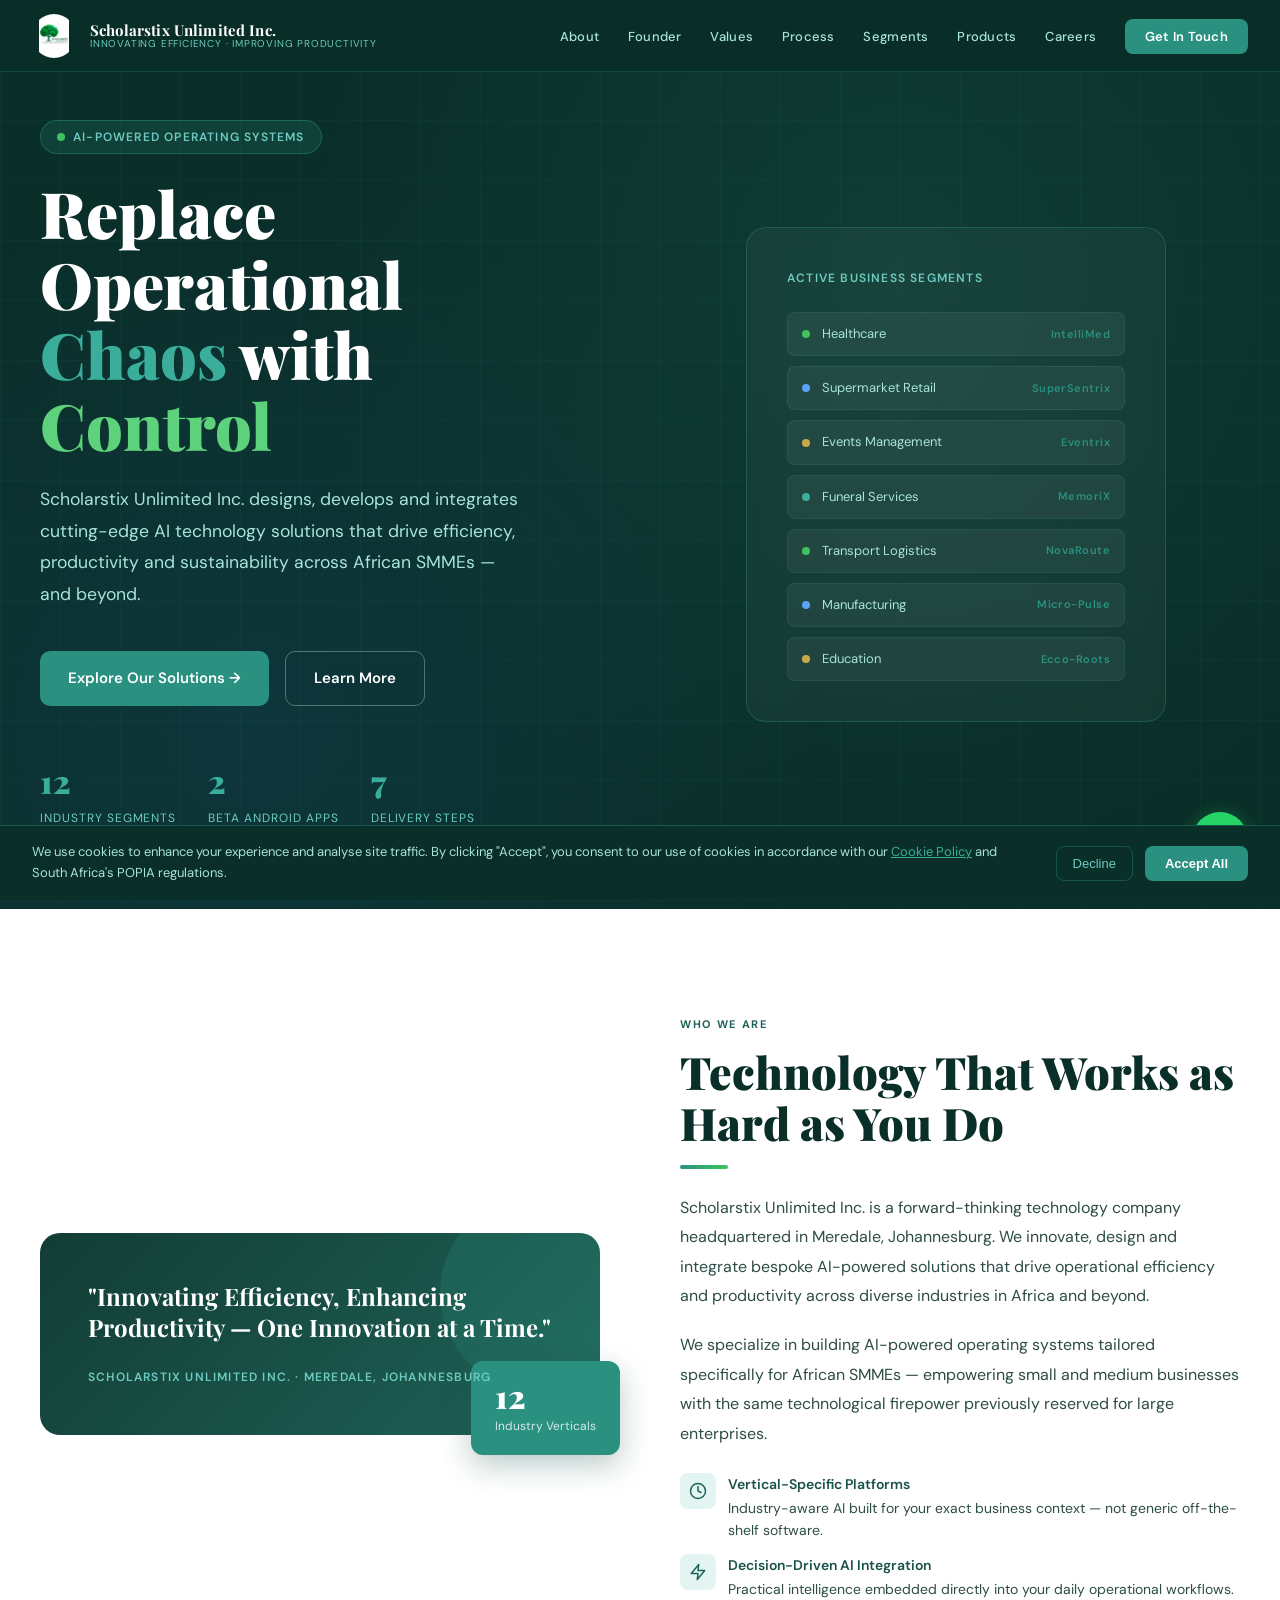
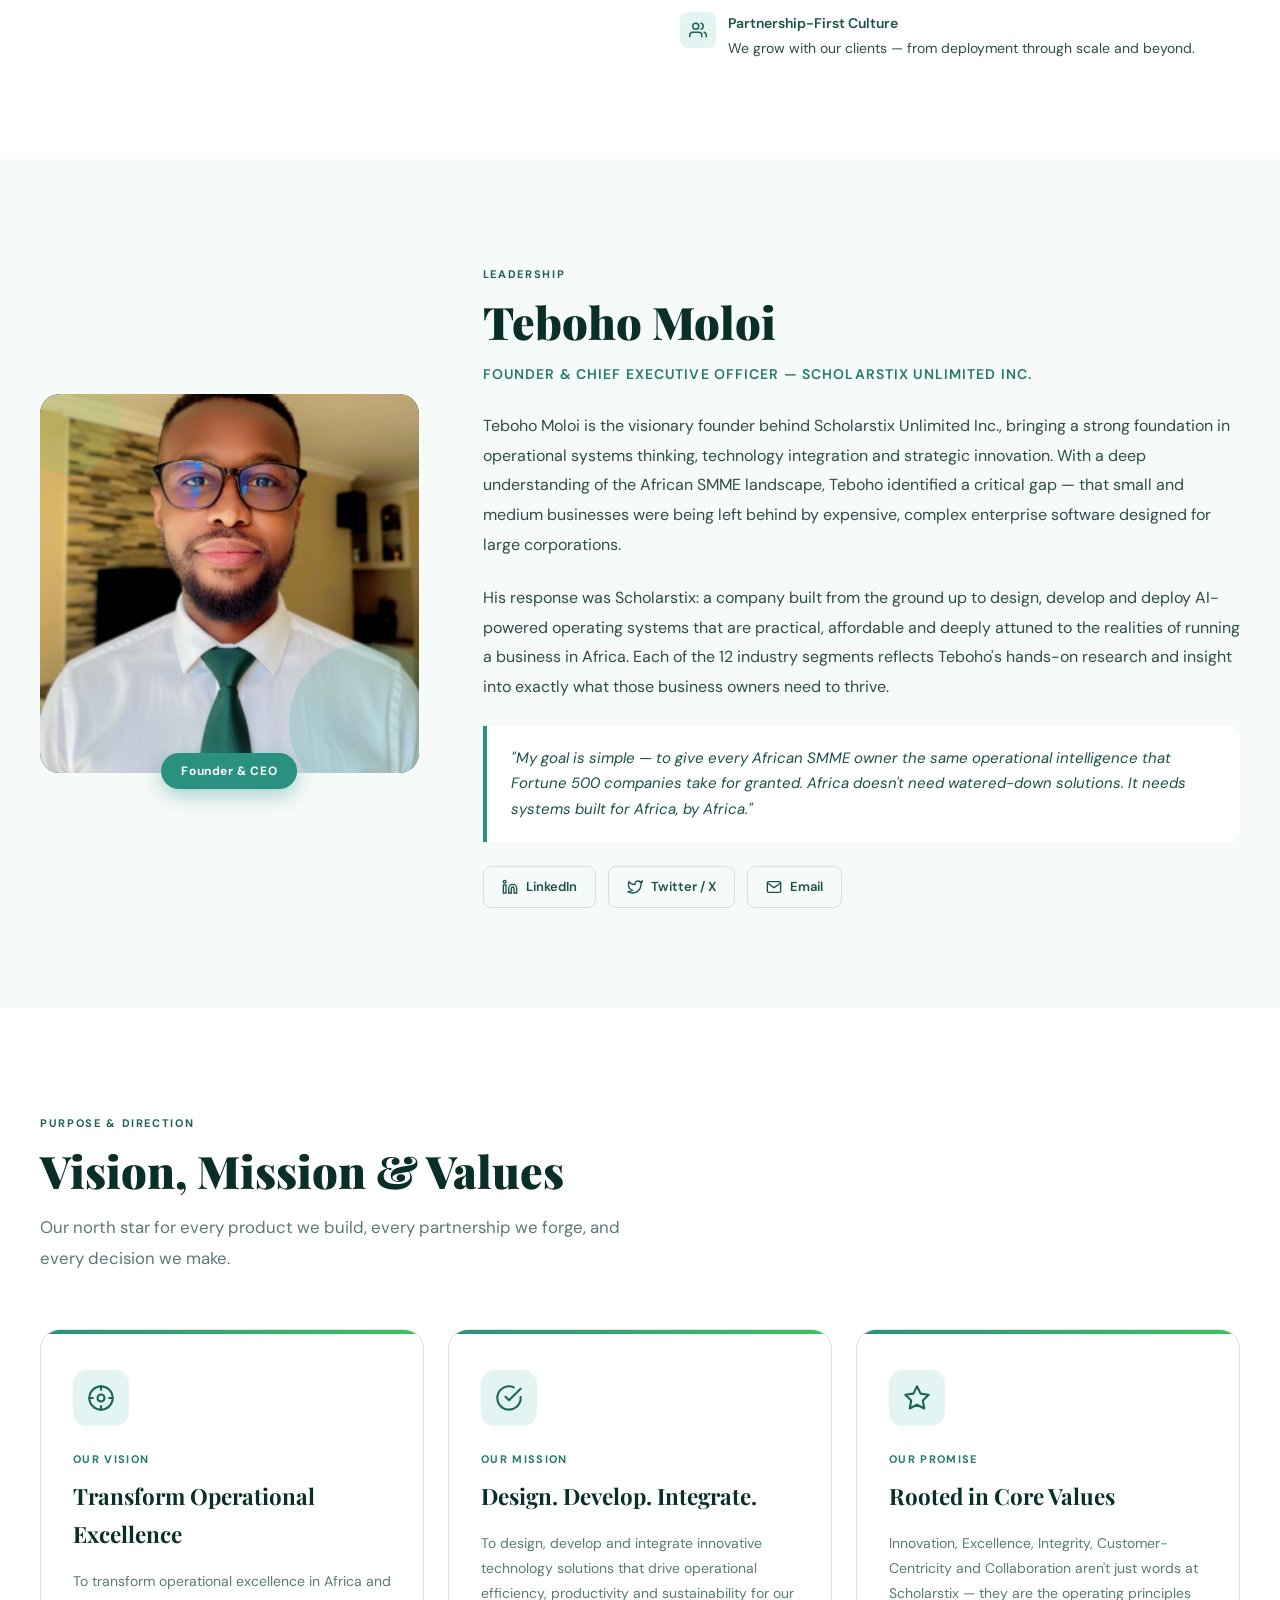
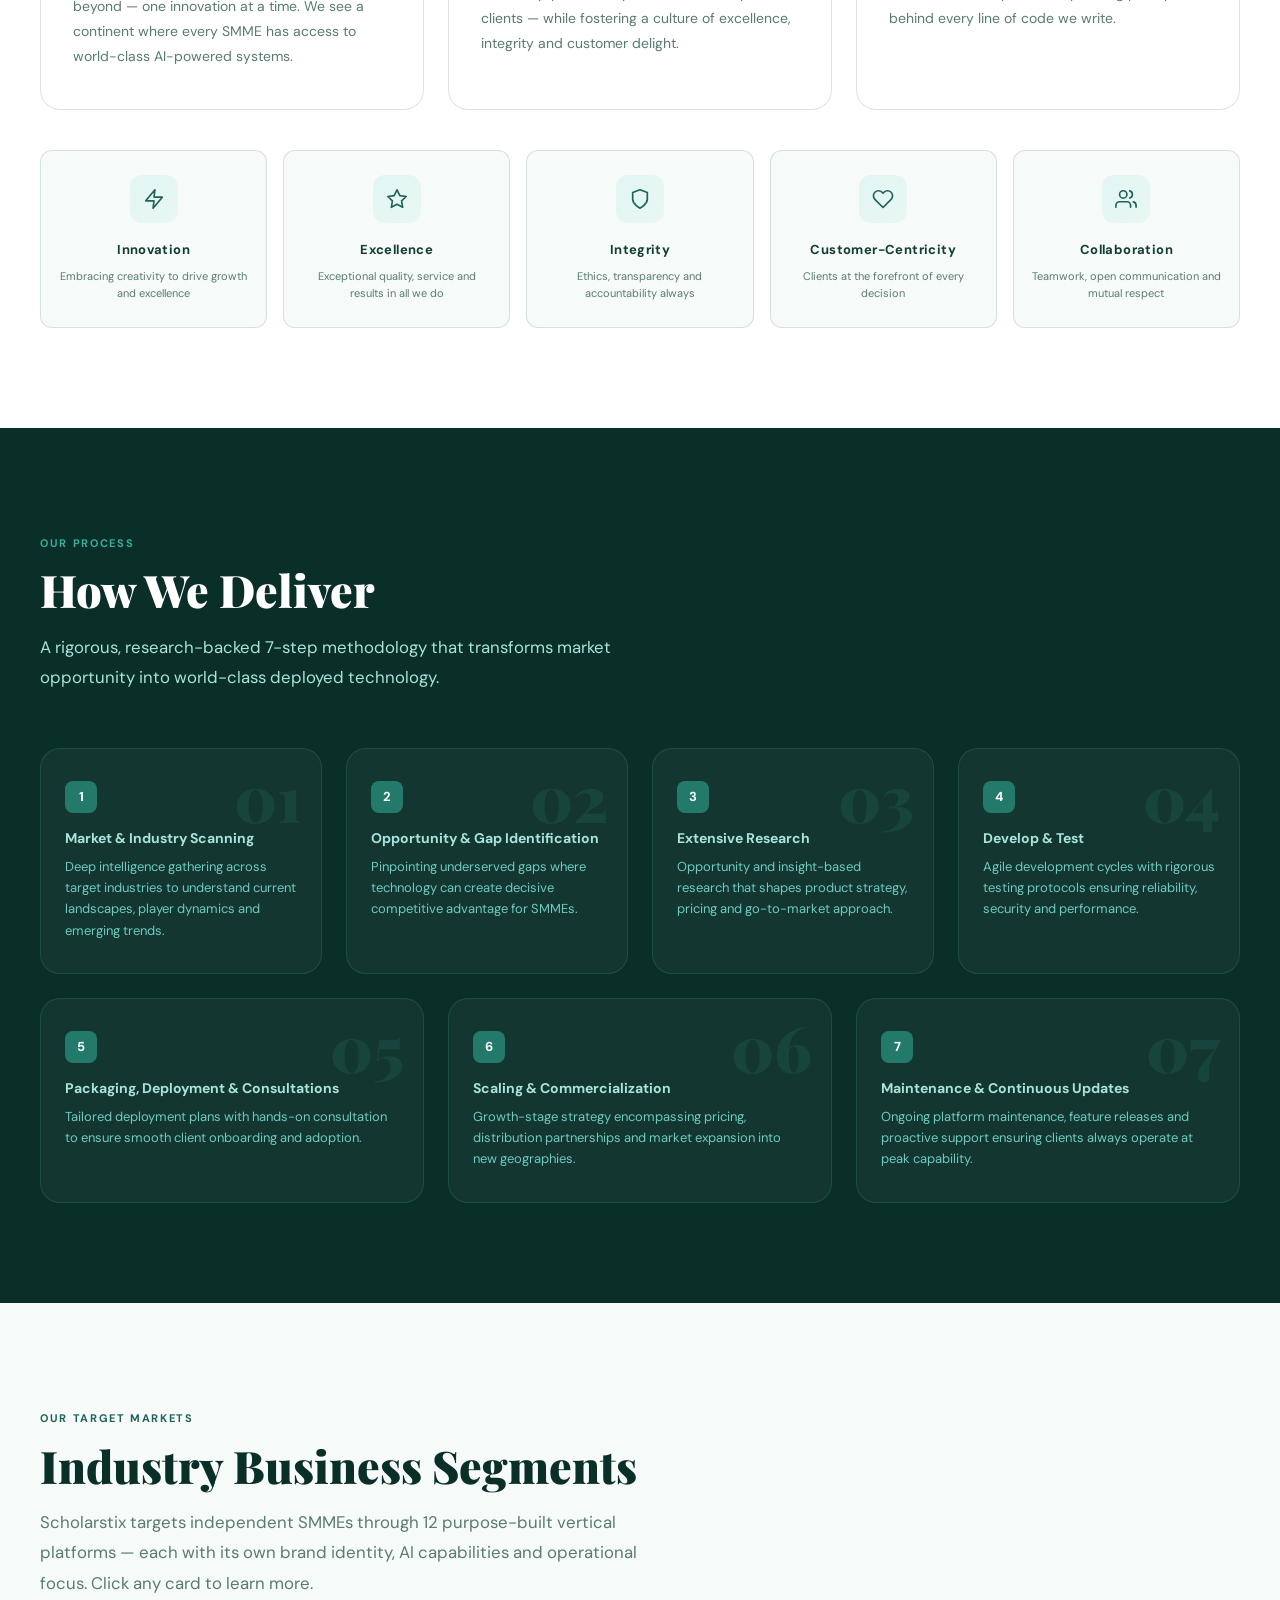
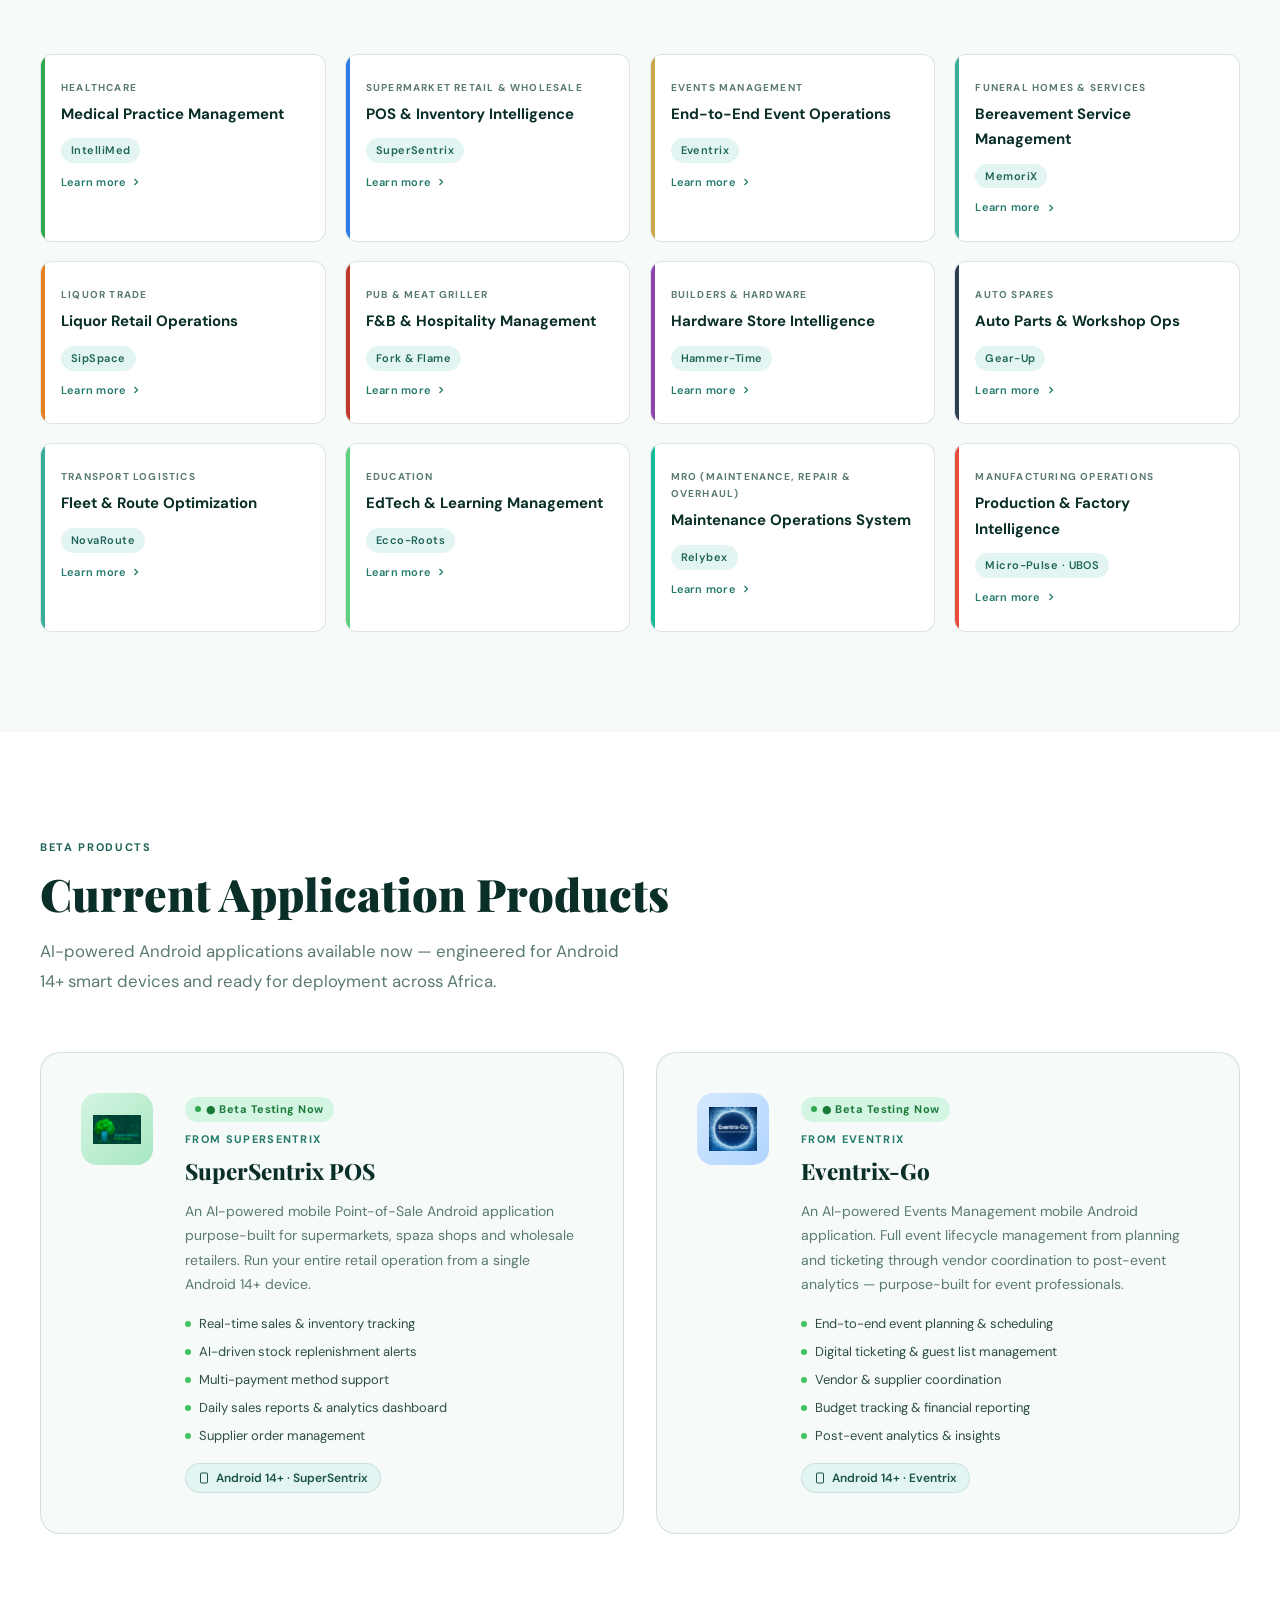
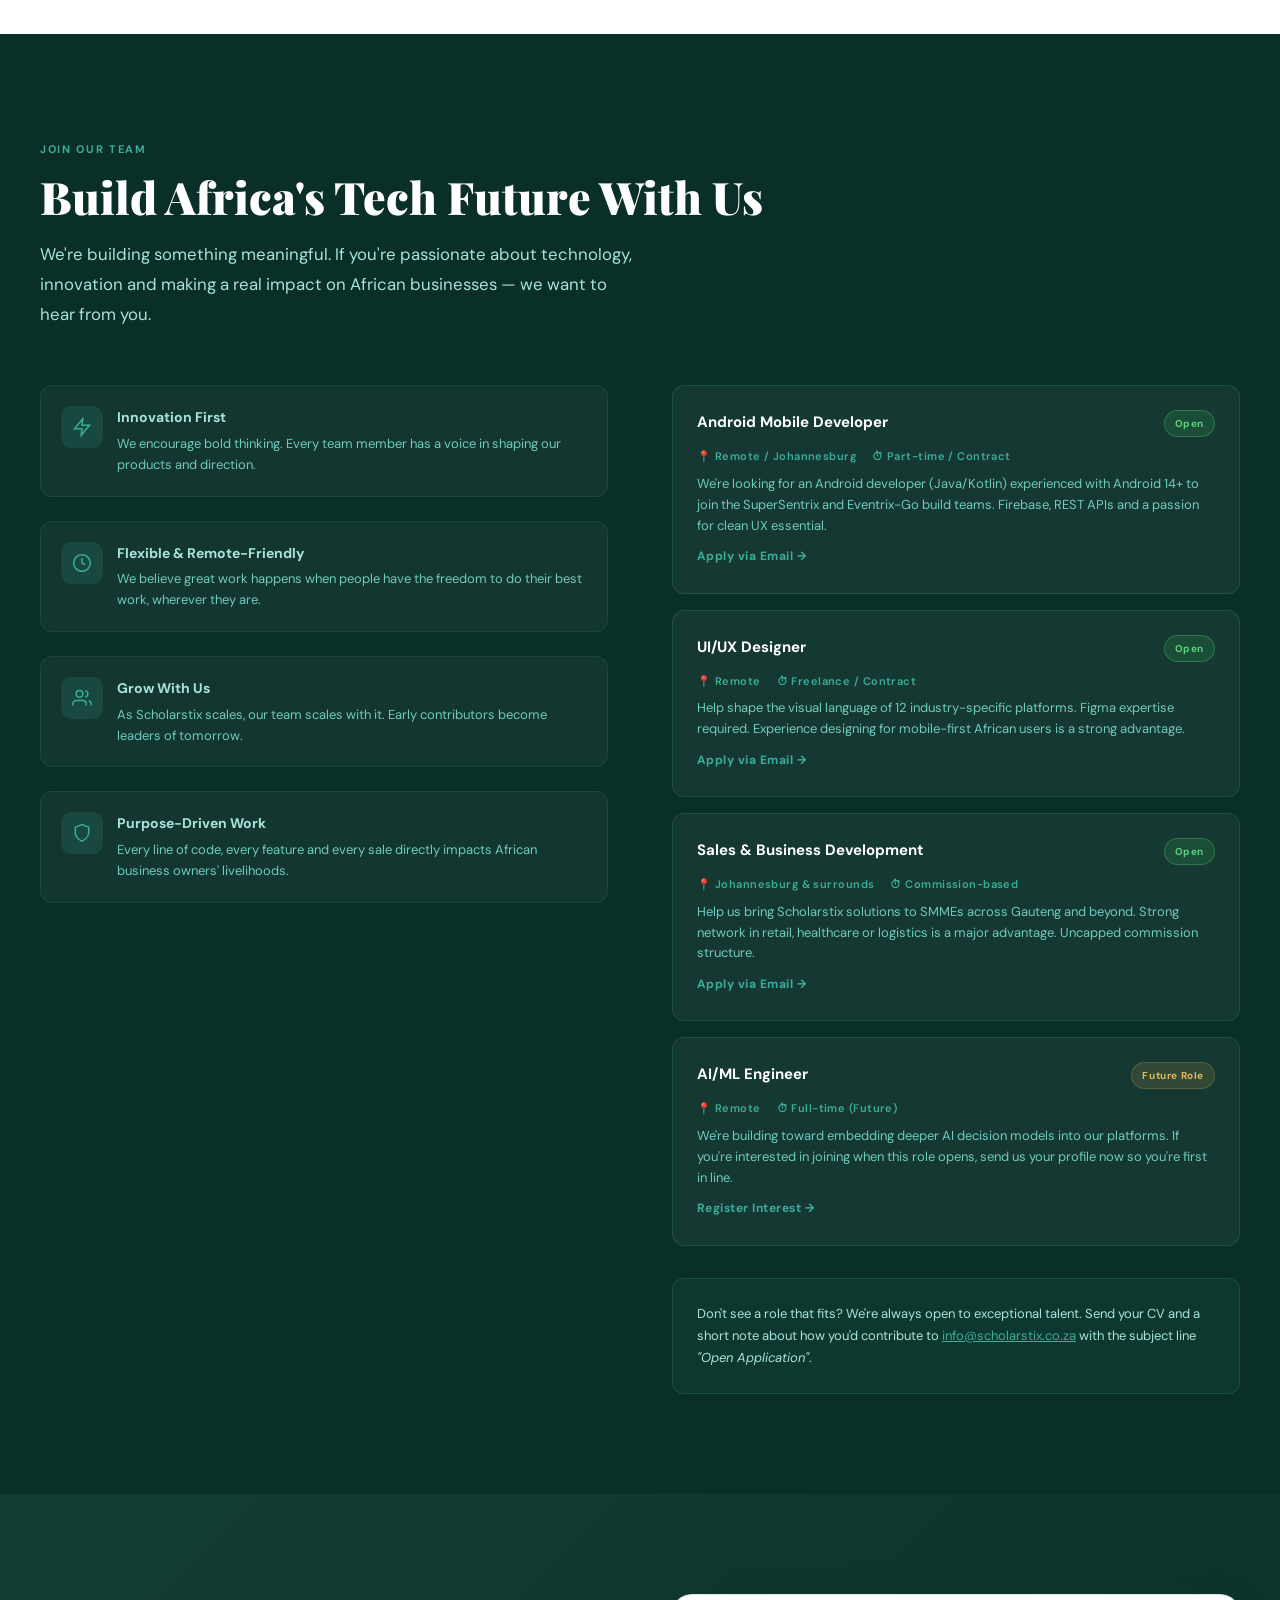
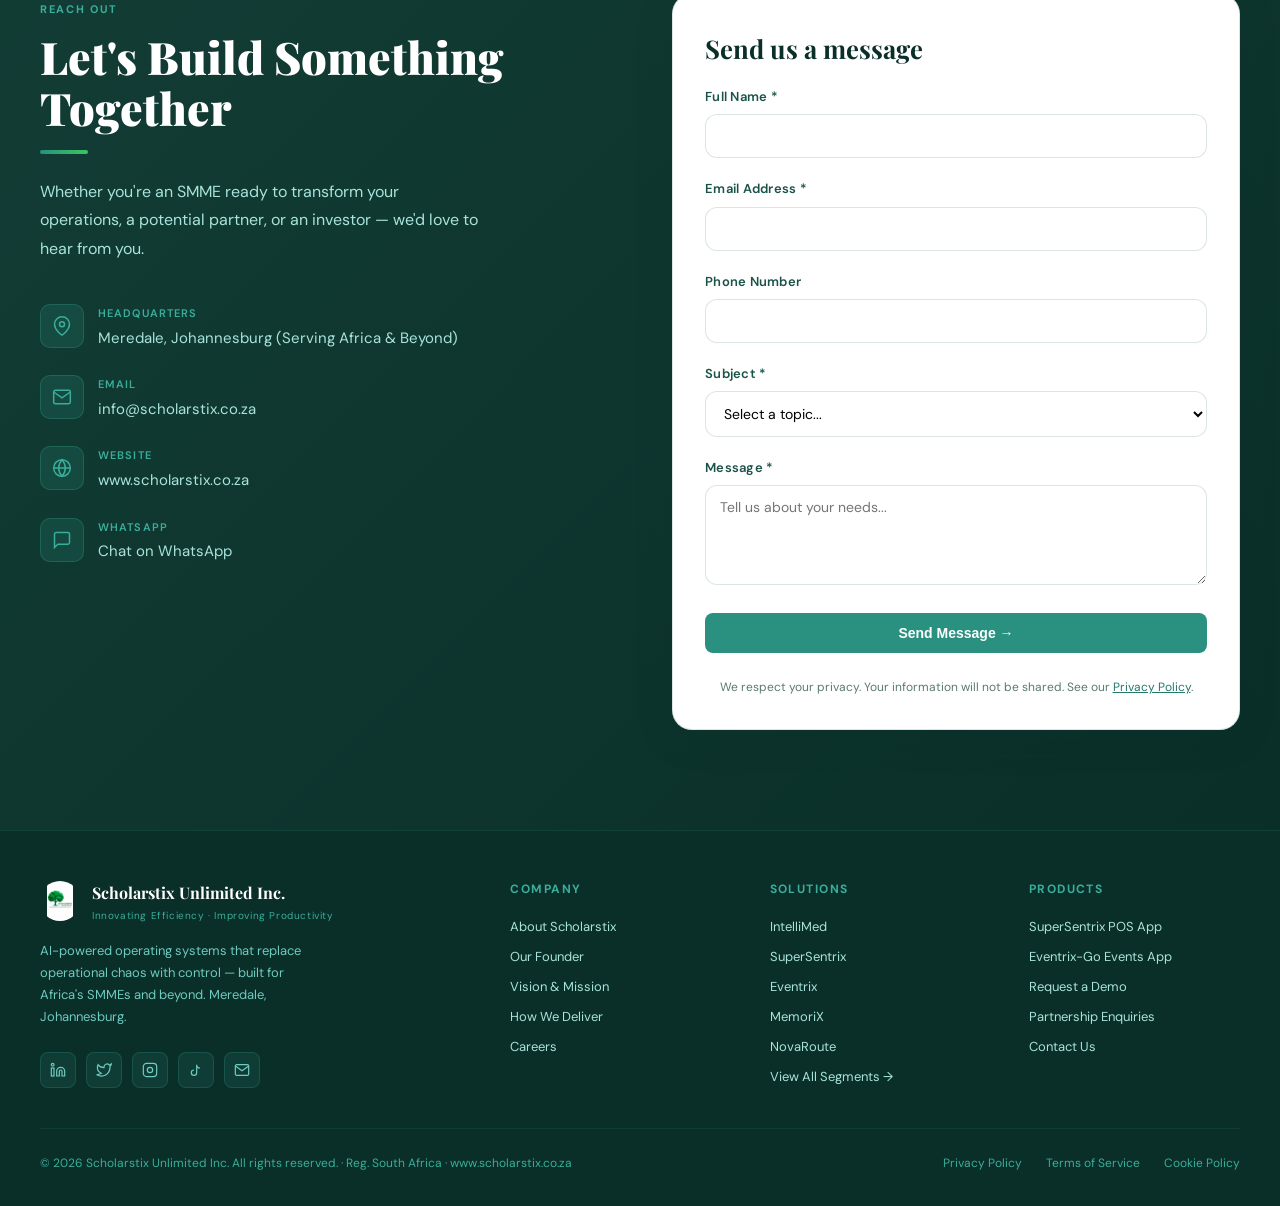
==== commit 64df8649: "Add files via upload" ====
--- a/index.html
+++ b/index.html
@@ -8,16 +8,22 @@
 <meta name="keywords" content="AI business software Africa, SMME technology South Africa, POS system Android, events management app, healthcare management system, AI operating system, Johannesburg tech company, scholarstix"/>
 <meta name="author" content="Scholarstix Unlimited Inc."/>
 <meta name="robots" content="index, follow"/>
+<meta name="language" content="English"/>
 <meta property="og:type" content="website"/>
-<meta property="og:url" content="https://scholarstixunlimited-creator.github.io/scholarstix_website/"/>
+<meta property="og:url" content="https://www.scholarstix.co.za/"/>
 <meta property="og:title" content="Scholarstix Unlimited Inc. | AI-Powered Operating Systems"/>
 <meta property="og:description" content="AI-powered operating systems that replace operational chaos with control. Built for African SMMEs across 12 industries."/>
-<meta property="og:image" content="https://scholarstixunlimited-creator.github.io/scholarstix_website/scholarstix.png"/>
+<meta property="og:image" content="https://www.scholarstix.co.za/scholarstix.png"/>
 <meta name="twitter:card" content="summary_large_image"/>
 <meta name="twitter:site" content="@ScholarstixU"/>
 <meta name="twitter:title" content="Scholarstix Unlimited Inc. | AI-Powered Operating Systems"/>
 <meta name="twitter:description" content="AI-powered operating systems that replace operational chaos with control. Built for African SMMEs."/>
-<meta name="twitter:image" content="https://scholarstixunlimited-creator.github.io/scholarstix_website/scholarstix.png"/>
+<meta name="twitter:image" content="https://www.scholarstix.co.za/scholarstix.png"/>
+<link rel="canonical" href="https://www.scholarstix.co.za/"/>
+<link rel="icon" type="image/png" href="scholarstix.png"/>
+<link rel="preconnect" href="https://fonts.googleapis.com">
+<link rel="preconnect" href="https://fonts.gstatic.com" crossorigin>
+<link href="https://fonts.googleapis.com/css2?family=Playfair+Display:wght@400;700;900&family=DM+Sans:wght@300;400;500;600&display=swap" rel="stylesheet"/>
 
 <script type="application/ld+json">
 {
@@ -25,10 +31,10 @@
   "@type": "Organization",
   "name": "Scholarstix Unlimited Inc.",
   "alternateName": "Scholarstix",
-  "url": "https://scholarstixunlimited-creator.github.io/scholarstix_website/",
-  "logo": "https://scholarstixunlimited-creator.github.io/scholarstix_website/scholarstix.png",
+  "url": "https://www.scholarstix.co.za/",
+  "logo": "https://www.scholarstix.co.za/scholarstix.png",
   "description": "AI-powered operating systems that replace operational chaos with control — built for African SMMEs across 12 industries.",
-  "email": "info@scholarstix.com",
+  "email": "info@scholarstix.co.za",
   "address": {
     "@type": "PostalAddress",
     "addressLocality": "Meredale, Johannesburg",
@@ -52,19 +58,13 @@
   ],
   "contactPoint": {
     "@type": "ContactPoint",
-    "email": "info@scholarstix.com",
+    "email": "info@scholarstix.co.za",
     "contactType": "customer service",
     "availableLanguage": ["English"]
   }
 }
 </script>
 
-<link rel="canonical" href="https://scholarstixunlimited-creator.github.io/scholarstix_website//"/>
-<link rel="icon" type="image/png" href="scholarstix.png"/>
-<link href="https://fonts.googleapis.com/css2?family=Playfair+Display:wght@400;700;900&family=DM+Sans:wght@300;400;500;600&display=swap" rel="stylesheet"/>
-<!-- Google Analytics GA4 — replace G-XXXXXXXXXX with your Measurement ID -->
-<!-- <script async src="https://www.googletagmanager.com/gtag/js?id=G-XXXXXXXXXX"></script>
-<script>window.dataLayer=window.dataLayer||[];function gtag(){dataLayer.push(arguments);}gtag('js',new Date());gtag('config','G-XXXXXXXXXX');</script> -->
 <style>
 :root{
   --teal-900:#0a2e28;--teal-800:#123d35;--teal-700:#1a5249;
@@ -151,7 +151,7 @@
 .scroll-hint-arrow{width:18px;height:18px;border-right:2px solid;border-bottom:2px solid;transform:rotate(45deg);border-color:var(--teal-300);}
 @keyframes bounce{0%,100%{transform:translateX(-50%) translateY(0)}50%{transform:translateX(-50%) translateY(6px)}}
 
-/* SECTIONS */
+/* SECTIONS GENERIC */
 section{padding:100px 2rem;}
 .container{max-width:1200px;margin:0 auto;}
 .section-eyebrow{display:inline-block;font-size:11px;font-weight:700;letter-spacing:0.15em;text-transform:uppercase;color:var(--teal-600);margin-bottom:0.75rem;}
@@ -183,6 +183,7 @@
 .founder-grid{display:grid;grid-template-columns:1fr 2fr;gap:4rem;align-items:center;}
 .founder-photo-wrap{position:relative;}
 .founder-photo-frame{width:100%;aspect-ratio:1;border-radius:var(--radius-lg);background:linear-gradient(135deg,var(--teal-700),var(--teal-500));display:flex;align-items:center;justify-content:center;position:relative;overflow:hidden;}
+.founder-photo-frame img{width:100%;height:100%;object-fit:cover;border-radius:var(--radius-lg);}
 .founder-initials{font-family:var(--font-display);font-size:5rem;font-weight:900;color:rgba(255,255,255,0.9);position:relative;z-index:1;}
 .founder-photo-frame::before{content:'';position:absolute;bottom:-30px;right:-30px;width:160px;height:160px;background:rgba(58,174,155,0.2);border-radius:50%;}
 .founder-photo-frame::after{content:'';position:absolute;top:-20px;left:-20px;width:100px;height:100px;background:rgba(94,209,124,0.15);border-radius:50%;}
@@ -191,16 +192,10 @@
 .founder-role{font-size:14px;font-weight:600;color:var(--teal-500);letter-spacing:0.08em;text-transform:uppercase;margin-bottom:1.5rem;}
 .founder-bio{color:var(--text-mid);line-height:1.85;margin-bottom:1.5rem;}
 .founder-quote{background:#fff;border-left:4px solid var(--teal-400);border-radius:0 var(--radius) var(--radius) 0;padding:1.25rem 1.5rem;margin:1.5rem 0;font-style:italic;color:var(--teal-700);font-size:15px;line-height:1.7;}
-.founder-socials{display:flex;gap:12px;margin-top:1.5rem;}
+.founder-socials{display:flex;gap:12px;margin-top:1.5rem;flex-wrap:wrap;}
 .founder-social-link{display:inline-flex;align-items:center;gap:8px;padding:9px 18px;border-radius:8px;border:1px solid var(--border);font-size:13px;font-weight:600;color:var(--teal-700);text-decoration:none;transition:border-color 0.2s,background 0.2s;}
 .founder-social-link:hover{border-color:var(--teal-400);background:var(--teal-50);}
 .founder-social-link svg{width:16px;height:16px;stroke:currentColor;fill:none;stroke-width:2;}
-.founder-photo-frame img {
-  width: 100%;
-  height: 100%;
-  object-fit: cover;
-  border-radius: var(--radius-lg);
-}
 
 /* VMV */
 #vmv{background:#fff;}
@@ -255,6 +250,7 @@
 .product-icon-wrap{width:72px;height:72px;flex-shrink:0;border-radius:16px;display:flex;align-items:center;justify-content:center;font-size:2rem;}
 .product-icon-wrap.green{background:linear-gradient(135deg,#d4f5e2,#a8e6c2);}
 .product-icon-wrap.blue{background:linear-gradient(135deg,#d5e9ff,#b0d4ff);}
+.product-icon-wrap img{width:48px;height:48px;object-fit:contain;}
 .product-segment{font-size:11px;font-weight:700;letter-spacing:0.12em;text-transform:uppercase;color:var(--teal-500);margin-bottom:4px;}
 .product-name{font-family:var(--font-display);font-size:1.4rem;font-weight:800;color:var(--teal-900);margin-bottom:8px;}
 .product-desc{font-size:14px;color:var(--text-muted);line-height:1.75;margin-bottom:1rem;}
@@ -264,11 +260,6 @@
 .product-tag{display:inline-flex;align-items:center;gap:6px;font-size:12px;font-weight:600;background:var(--teal-50);color:var(--teal-700);border-radius:100px;padding:4px 12px;border:1px solid rgba(26,83,73,0.12);}
 .product-badge-live{display:inline-flex;align-items:center;gap:5px;font-size:11px;font-weight:700;background:#d4f5e2;color:#1a7a3a;border-radius:100px;padding:3px 10px;margin-bottom:8px;letter-spacing:0.04em;}
 .product-badge-live::before{content:'';width:6px;height:6px;background:#2fa84f;border-radius:50%;animation:pulse 2s infinite;}
-.product-icon-wrap img {
-  width: 48px;
-  height: 48px;
-  object-fit: contain;
-}
 
 /* CAREERS */
 #careers{background:var(--teal-900);}
@@ -297,7 +288,7 @@
 .career-apply-link:hover{color:var(--teal-200);}
 .careers-note{margin-top:2rem;padding:1.5rem;background:rgba(58,174,155,0.08);border:1px solid rgba(58,174,155,0.2);border-radius:var(--radius);font-size:13px;color:var(--teal-100);line-height:1.7;}
 
-/* CONTACT */
+/* CONTACT SECTION (custom form) */
 #contact{background:linear-gradient(135deg,var(--teal-800),var(--teal-900));color:#fff;}
 #contact .section-title{color:#fff;}
 #contact .section-eyebrow{color:var(--teal-300);}
@@ -310,7 +301,85 @@
 .contact-item-val{font-size:15px;color:var(--teal-100);}
 .contact-item-val a{color:var(--teal-100);text-decoration:none;}
 .contact-item-val a:hover{color:var(--teal-200);}
-.contact-form{display:flex;flex-direction:column;gap:1rem;}
+
+/* Custom contact form styles */
+.contact-form-container {
+  background: #fff;
+  border-radius: var(--radius-lg);
+  padding: 2rem;
+  box-shadow: var(--shadow-card);
+  border: 1px solid var(--border);
+}
+.form-group {
+  margin-bottom: 1.25rem;
+}
+.form-group label {
+  display: block;
+  font-size: 13px;
+  font-weight: 600;
+  color: var(--teal-700);
+  margin-bottom: 6px;
+  letter-spacing: 0.02em;
+}
+.form-group input,
+.form-group select,
+.form-group textarea {
+  width: 100%;
+  padding: 12px 14px;
+  border: 1px solid var(--border);
+  border-radius: var(--radius);
+  font-family: var(--font-body);
+  font-size: 14px;
+  transition: border-color 0.2s;
+  background: var(--white);
+}
+.form-group input:focus,
+.form-group select:focus,
+.form-group textarea:focus {
+  outline: none;
+  border-color: var(--teal-400);
+  box-shadow: 0 0 0 3px rgba(42,145,128,0.1);
+}
+.form-group textarea {
+  min-height: 100px;
+  resize: vertical;
+}
+.form-submit-btn {
+  background: var(--teal-400);
+  color: #fff;
+  padding: 12px 28px;
+  border-radius: 8px;
+  font-size: 14px;
+  font-weight: 600;
+  border: none;
+  cursor: pointer;
+  transition: background 0.2s, transform 0.15s;
+  width: 100%;
+}
+.form-submit-btn:hover {
+  background: var(--teal-300);
+  transform: translateY(-2px);
+}
+.form-success {
+  display: none;
+  background: #e2f5f2;
+  color: var(--teal-700);
+  padding: 1rem;
+  border-radius: var(--radius);
+  margin-top: 1rem;
+  text-align: center;
+  font-size: 14px;
+}
+.form-error {
+  display: none;
+  background: #fde8e8;
+  color: #c0392b;
+  padding: 1rem;
+  border-radius: var(--radius);
+  margin-top: 1rem;
+  text-align: center;
+  font-size: 14px;
+}
 
 /* FOOTER */
 footer{background:var(--teal-900);border-top:1px solid rgba(58,174,155,0.15);padding:3rem 2rem 2rem;}
@@ -335,7 +404,7 @@
 .footer-bottom-links span{font-size:12px;color:var(--teal-300);cursor:pointer;transition:color 0.2s;}
 .footer-bottom-links span:hover{color:var(--teal-200);}
 
-/* MODAL SYSTEM */
+/* MODAL SYSTEM (same as original, fully preserved) */
 .modal-overlay{position:fixed;inset:0;z-index:2000;background:rgba(5,20,18,0.85);backdrop-filter:blur(6px);display:none;align-items:center;justify-content:center;padding:1.5rem;}
 .modal-overlay.open{display:flex;}
 .modal-box{background:#fff;border-radius:var(--radius-lg);max-width:680px;width:100%;max-height:88vh;overflow-y:auto;position:relative;animation:modalIn 0.3s ease;}
@@ -371,8 +440,6 @@
 .modal-btn-primary:hover{background:var(--teal-300);}
 .modal-btn-outline{background:transparent;color:var(--teal-600);padding:11px 24px;border-radius:9px;font-size:14px;font-weight:600;text-decoration:none;border:1.5px solid var(--border);cursor:pointer;transition:border-color 0.2s;}
 .modal-btn-outline:hover{border-color:var(--teal-400);}
-
-/* LEGAL MODALS */
 .legal-modal-box{max-width:780px;}
 .legal-content{padding:0 2rem 2rem;}
 .legal-title{font-family:var(--font-display);font-size:1.8rem;font-weight:900;color:var(--teal-900);margin-bottom:0.25rem;}
@@ -443,7 +510,7 @@
 <!-- NAV -->
 <nav>
   <a href="#" class="nav-brand">
-    <div class="nav-logo-circle"><img src="scholarstix.png" alt="Scholarstix Unlimited Inc. logo"/></div>
+    <div class="nav-logo-circle"><img src="scholarstix.png" alt="Scholarstix Unlimited Inc. logo"></div>
     <div class="nav-brand-text">
       <span class="nav-brand-name">Scholarstix Unlimited Inc.</span>
       <span class="nav-brand-tag">Innovating Efficiency · Improving Productivity</span>
@@ -479,7 +546,7 @@
       </div>
       <div class="hero-stats">
         <div class="hero-stat"><div class="num">12</div><div class="lbl">Industry Segments</div></div>
-        <div class="hero-stat"><div class="num">2</div><div class="lbl">Live Android Apps</div></div>
+        <div class="hero-stat"><div class="num">2</div><div class="lbl">Beta Android Apps</div></div>
         <div class="hero-stat"><div class="num">7</div><div class="lbl">Delivery Steps</div></div>
       </div>
     </div>
@@ -546,7 +613,7 @@
     <div class="founder-grid">
       <div class="founder-photo-wrap fade-in">
         <div class="founder-photo-frame">
-          <img src="teboho-moloi.jpg" alt="Teboho Moloi, Founder & CEO of Scholarstix Unlimited Inc." style="width:100%; height:100%; object-fit:cover; border-radius:var(--radius-lg);">
+          <img src="teboho-moloi.jpg" alt="Teboho Moloi, Founder & CEO of Scholarstix Unlimited Inc." loading="lazy">
         </div>
         <div class="founder-badge">Founder & CEO</div>
       </div>
@@ -566,7 +633,7 @@
             <svg viewBox="0 0 24 24"><path d="M23 3a10.9 10.9 0 0 1-3.14 1.53 4.48 4.48 0 0 0-7.86 3v1A10.66 10.66 0 0 1 3 4s-4 9 5 13a11.64 11.64 0 0 1-7 2c9 5 20 0 20-11.5a4.5 4.5 0 0 0-.08-.83A7.72 7.72 0 0 0 23 3z"/></svg>
             Twitter / X
           </a>
-          <a href="mailto:info@scholarstix.com" class="founder-social-link">
+          <a href="mailto:info@scholarstix.co.za" class="founder-social-link">
             <svg viewBox="0 0 24 24"><path d="M4 4h16c1.1 0 2 .9 2 2v12c0 1.1-.9 2-2 2H4c-1.1 0-2-.9-2-2V6c0-1.1.9-2 2-2z"/><polyline points="22,6 12,13 2,6"/></svg>
             Email
           </a>
@@ -605,31 +672,11 @@
       </div>
     </div>
     <div class="values-grid">
-      <div class="value-pill fade-in">
-        <div class="value-icon-wrap"><svg viewBox="0 0 24 24" stroke-linecap="round" stroke-linejoin="round" fill="none" stroke="var(--teal-600)" stroke-width="1.8"><path d="M13 2L3 14h9l-1 8 10-12h-9l1-8z"/></svg></div>
-        <div class="value-name">Innovation</div>
-        <div class="value-desc">Embracing creativity to drive growth and excellence</div>
-      </div>
-      <div class="value-pill fade-in">
-        <div class="value-icon-wrap"><svg viewBox="0 0 24 24" stroke-linecap="round" stroke-linejoin="round" fill="none" stroke="var(--teal-600)" stroke-width="1.8"><polygon points="12 2 15.09 8.26 22 9.27 17 14.14 18.18 21.02 12 17.77 5.82 21.02 7 14.14 2 9.27 8.91 8.26 12 2"/></svg></div>
-        <div class="value-name">Excellence</div>
-        <div class="value-desc">Exceptional quality, service and results in all we do</div>
-      </div>
-      <div class="value-pill fade-in">
-        <div class="value-icon-wrap"><svg viewBox="0 0 24 24" stroke-linecap="round" stroke-linejoin="round" fill="none" stroke="var(--teal-600)" stroke-width="1.8"><path d="M12 22s8-4 8-10V5l-8-3-8 3v7c0 6 8 10 8 10z"/></svg></div>
-        <div class="value-name">Integrity</div>
-        <div class="value-desc">Ethics, transparency and accountability always</div>
-      </div>
-      <div class="value-pill fade-in">
-        <div class="value-icon-wrap"><svg viewBox="0 0 24 24" stroke-linecap="round" stroke-linejoin="round" fill="none" stroke="var(--teal-600)" stroke-width="1.8"><path d="M20.84 4.61a5.5 5.5 0 0 0-7.78 0L12 5.67l-1.06-1.06a5.5 5.5 0 0 0-7.78 7.78l1.06 1.06L12 21.23l7.78-7.78 1.06-1.06a5.5 5.5 0 0 0 0-7.78z"/></svg></div>
-        <div class="value-name">Customer-Centricity</div>
-        <div class="value-desc">Clients at the forefront of every decision</div>
-      </div>
-      <div class="value-pill fade-in">
-        <div class="value-icon-wrap"><svg viewBox="0 0 24 24" stroke-linecap="round" stroke-linejoin="round" fill="none" stroke="var(--teal-600)" stroke-width="1.8"><path d="M17 21v-2a4 4 0 0 0-4-4H5a4 4 0 0 0-4 4v2"/><circle cx="9" cy="7" r="4"/><path d="M23 21v-2a4 4 0 0 0-3-3.87"/><path d="M16 3.13a4 4 0 0 1 0 7.75"/></svg></div>
-        <div class="value-name">Collaboration</div>
-        <div class="value-desc">Teamwork, open communication and mutual respect</div>
-      </div>
+      <div class="value-pill fade-in"><div class="value-icon-wrap"><svg viewBox="0 0 24 24" stroke-linecap="round" stroke-linejoin="round" fill="none" stroke="var(--teal-600)" stroke-width="1.8"><path d="M13 2L3 14h9l-1 8 10-12h-9l1-8z"/></svg></div><div class="value-name">Innovation</div><div class="value-desc">Embracing creativity to drive growth and excellence</div></div>
+      <div class="value-pill fade-in"><div class="value-icon-wrap"><svg viewBox="0 0 24 24" stroke-linecap="round" stroke-linejoin="round" fill="none" stroke="var(--teal-600)" stroke-width="1.8"><polygon points="12 2 15.09 8.26 22 9.27 17 14.14 18.18 21.02 12 17.77 5.82 21.02 7 14.14 2 9.27 8.91 8.26 12 2"/></svg></div><div class="value-name">Excellence</div><div class="value-desc">Exceptional quality, service and results in all we do</div></div>
+      <div class="value-pill fade-in"><div class="value-icon-wrap"><svg viewBox="0 0 24 24" stroke-linecap="round" stroke-linejoin="round" fill="none" stroke="var(--teal-600)" stroke-width="1.8"><path d="M12 22s8-4 8-10V5l-8-3-8 3v7c0 6 8 10 8 10z"/></svg></div><div class="value-name">Integrity</div><div class="value-desc">Ethics, transparency and accountability always</div></div>
+      <div class="value-pill fade-in"><div class="value-icon-wrap"><svg viewBox="0 0 24 24" stroke-linecap="round" stroke-linejoin="round" fill="none" stroke="var(--teal-600)" stroke-width="1.8"><path d="M20.84 4.61a5.5 5.5 0 0 0-7.78 0L12 5.67l-1.06-1.06a5.5 5.5 0 0 0-7.78 7.78l1.06 1.06L12 21.23l7.78-7.78 1.06-1.06a5.5 5.5 0 0 0 0-7.78z"/></svg></div><div class="value-name">Customer-Centricity</div><div class="value-desc">Clients at the forefront of every decision</div></div>
+      <div class="value-pill fade-in"><div class="value-icon-wrap"><svg viewBox="0 0 24 24" stroke-linecap="round" stroke-linejoin="round" fill="none" stroke="var(--teal-600)" stroke-width="1.8"><path d="M17 21v-2a4 4 0 0 0-4-4H5a4 4 0 0 0-4 4v2"/><circle cx="9" cy="7" r="4"/><path d="M23 21v-2a4 4 0 0 0-3-3.87"/><path d="M16 3.13a4 4 0 0 1 0 7.75"/></svg></div><div class="value-name">Collaboration</div><div class="value-desc">Teamwork, open communication and mutual respect</div></div>
     </div>
   </div>
 </section>
@@ -685,46 +732,30 @@
 <section id="products">
   <div class="container">
     <div class="section-header fade-in">
-      <div class="section-eyebrow">Live Products</div>
+      <div class="section-eyebrow">Beta Products</div>
       <h2 class="section-title">Current Application Products</h2>
       <p class="section-sub">AI-powered Android applications available now — engineered for Android 14+ smart devices and ready for deployment across Africa.</p>
     </div>
     <div class="products-grid">
       <div class="product-card fade-in">
-        <div class="product-icon-wrap green">
-          <img src="supersentrix-logo.png" alt="SuperSentrix logo" style="width:48px; height:48px; object-fit:contain;">
-        </div>
+        <div class="product-icon-wrap green"><img src="supersentrix-logo.png" alt="SuperSentrix logo" loading="lazy"></div>
         <div>
-          <div class="product-badge-live">● Live Now</div>
+          <div class="product-badge-live">● Beta Testing Now</div>
           <div class="product-segment">From SuperSentrix</div>
           <div class="product-name">SuperSentrix POS</div>
           <div class="product-desc">An AI-powered mobile Point-of-Sale Android application purpose-built for supermarkets, spaza shops and wholesale retailers. Run your entire retail operation from a single Android 14+ device.</div>
-          <div class="product-features">
-            <div class="product-feature-item">Real-time sales & inventory tracking</div>
-            <div class="product-feature-item">AI-driven stock replenishment alerts</div>
-            <div class="product-feature-item">Multi-payment method support</div>
-            <div class="product-feature-item">Daily sales reports & analytics dashboard</div>
-            <div class="product-feature-item">Supplier order management</div>
-          </div>
+          <div class="product-features"><div class="product-feature-item">Real-time sales & inventory tracking</div><div class="product-feature-item">AI-driven stock replenishment alerts</div><div class="product-feature-item">Multi-payment method support</div><div class="product-feature-item">Daily sales reports & analytics dashboard</div><div class="product-feature-item">Supplier order management</div></div>
           <span class="product-tag"><svg width="12" height="12" viewBox="0 0 24 24" fill="none" stroke="currentColor" stroke-width="2"><rect x="5" y="2" width="14" height="20" rx="2"/><line x1="12" y1="18" x2="12.01" y2="18"/></svg>Android 14+ · SuperSentrix</span>
         </div>
       </div>
       <div class="product-card fade-in">
-        <div class="product-icon-wrap blue">
-          <img src="eventrixgo-logo.png" alt="Eventrix-Go logo" style="width:48px; height:48px; object-fit:contain;">
-        </div>
+        <div class="product-icon-wrap blue"><img src="eventrixgo-logo.png" alt="Eventrix-Go logo" loading="lazy"></div>
         <div>
-          <div class="product-badge-live">● Live Now</div>
+          <div class="product-badge-live">● Beta Testing Now</div>
           <div class="product-segment">From Eventrix</div>
           <div class="product-name">Eventrix-Go</div>
           <div class="product-desc">An AI-powered Events Management mobile Android application. Full event lifecycle management from planning and ticketing through vendor coordination to post-event analytics — purpose-built for event professionals.</div>
-          <div class="product-features">
-            <div class="product-feature-item">End-to-end event planning & scheduling</div>
-            <div class="product-feature-item">Digital ticketing & guest list management</div>
-            <div class="product-feature-item">Vendor & supplier coordination</div>
-            <div class="product-feature-item">Budget tracking & financial reporting</div>
-            <div class="product-feature-item">Post-event analytics & insights</div>
-          </div>
+          <div class="product-features"><div class="product-feature-item">End-to-end event planning & scheduling</div><div class="product-feature-item">Digital ticketing & guest list management</div><div class="product-feature-item">Vendor & supplier coordination</div><div class="product-feature-item">Budget tracking & financial reporting</div><div class="product-feature-item">Post-event analytics & insights</div></div>
           <span class="product-tag"><svg width="12" height="12" viewBox="0 0 24 24" fill="none" stroke="currentColor" stroke-width="2"><rect x="5" y="2" width="14" height="20" rx="2"/><line x1="12" y1="18" x2="12.01" y2="18"/></svg>Android 14+ · Eventrix</span>
         </div>
       </div>
@@ -742,83 +773,25 @@
     </div>
     <div class="careers-grid">
       <div class="careers-culture fade-in">
-        <div class="culture-item">
-          <div class="culture-icon"><svg viewBox="0 0 24 24"><path d="M13 2L3 14h9l-1 8 10-12h-9l1-8z"/></svg></div>
-          <div><div class="culture-title">Innovation First</div><div class="culture-desc">We encourage bold thinking. Every team member has a voice in shaping our products and direction.</div></div>
-        </div>
-        <div class="culture-item">
-          <div class="culture-icon"><svg viewBox="0 0 24 24"><circle cx="12" cy="12" r="10"/><polyline points="12 6 12 12 16 14"/></svg></div>
-          <div><div class="culture-title">Flexible & Remote-Friendly</div><div class="culture-desc">We believe great work happens when people have the freedom to do their best work, wherever they are.</div></div>
-        </div>
-        <div class="culture-item">
-          <div class="culture-icon"><svg viewBox="0 0 24 24"><path d="M17 21v-2a4 4 0 0 0-4-4H5a4 4 0 0 0-4 4v2"/><circle cx="9" cy="7" r="4"/><path d="M23 21v-2a4 4 0 0 0-3-3.87"/><path d="M16 3.13a4 4 0 0 1 0 7.75"/></svg></div>
-          <div><div class="culture-title">Grow With Us</div><div class="culture-desc">As Scholarstix scales, our team scales with it. Early contributors become leaders of tomorrow.</div></div>
-        </div>
-        <div class="culture-item">
-          <div class="culture-icon"><svg viewBox="0 0 24 24"><path d="M12 22s8-4 8-10V5l-8-3-8 3v7c0 6 8 10 8 10z"/></svg></div>
-          <div><div class="culture-title">Purpose-Driven Work</div><div class="culture-desc">Every line of code, every feature and every sale directly impacts African business owners' livelihoods.</div></div>
-        </div>
+        <div class="culture-item"><div class="culture-icon"><svg viewBox="0 0 24 24"><path d="M13 2L3 14h9l-1 8 10-12h-9l1-8z"/></svg></div><div><div class="culture-title">Innovation First</div><div class="culture-desc">We encourage bold thinking. Every team member has a voice in shaping our products and direction.</div></div></div>
+        <div class="culture-item"><div class="culture-icon"><svg viewBox="0 0 24 24"><circle cx="12" cy="12" r="10"/><polyline points="12 6 12 12 16 14"/></svg></div><div><div class="culture-title">Flexible & Remote-Friendly</div><div class="culture-desc">We believe great work happens when people have the freedom to do their best work, wherever they are.</div></div></div>
+        <div class="culture-item"><div class="culture-icon"><svg viewBox="0 0 24 24"><path d="M17 21v-2a4 4 0 0 0-4-4H5a4 4 0 0 0-4 4v2"/><circle cx="9" cy="7" r="4"/><path d="M23 21v-2a4 4 0 0 0-3-3.87"/><path d="M16 3.13a4 4 0 0 1 0 7.75"/></svg></div><div><div class="culture-title">Grow With Us</div><div class="culture-desc">As Scholarstix scales, our team scales with it. Early contributors become leaders of tomorrow.</div></div></div>
+        <div class="culture-item"><div class="culture-icon"><svg viewBox="0 0 24 24"><path d="M12 22s8-4 8-10V5l-8-3-8 3v7c0 6 8 10 8 10z"/></svg></div><div><div class="culture-title">Purpose-Driven Work</div><div class="culture-desc">Every line of code, every feature and every sale directly impacts African business owners' livelihoods.</div></div></div>
       </div>
       <div class="fade-in">
         <div class="careers-openings">
-          <div class="career-card">
-            <div class="career-card-top">
-              <div class="career-title">Android Mobile Developer</div>
-              <span class="career-badge open">Open</span>
-            </div>
-            <div class="career-meta">
-              <span class="career-meta-item">📍 Remote / Johannesburg</span>
-              <span class="career-meta-item">⏱ Part-time / Contract</span>
-            </div>
-            <div class="career-desc">We're looking for an Android developer (Java/Kotlin) experienced with Android 14+ to join the SuperSentrix and Eventrix-Go build teams. Firebase, REST APIs and a passion for clean UX essential.</div>
-            <a href="mailto:info@scholarstix.com?subject=Application: Android Mobile Developer" class="career-apply-link">Apply via Email →</a>
-          </div>
-          <div class="career-card">
-            <div class="career-card-top">
-              <div class="career-title">UI/UX Designer</div>
-              <span class="career-badge open">Open</span>
-            </div>
-            <div class="career-meta">
-              <span class="career-meta-item">📍 Remote</span>
-              <span class="career-meta-item">⏱ Freelance / Contract</span>
-            </div>
-            <div class="career-desc">Help shape the visual language of 12 industry-specific platforms. Figma expertise required. Experience designing for mobile-first African users is a strong advantage.</div>
-            <a href="mailto:info@scholarstix.com?subject=Application: UI/UX Designer" class="career-apply-link">Apply via Email →</a>
-          </div>
-          <div class="career-card">
-            <div class="career-card-top">
-              <div class="career-title">Sales & Business Development</div>
-              <span class="career-badge open">Open</span>
-            </div>
-            <div class="career-meta">
-              <span class="career-meta-item">📍 Johannesburg & surrounds</span>
-              <span class="career-meta-item">⏱ Commission-based</span>
-            </div>
-            <div class="career-desc">Help us bring Scholarstix solutions to SMMEs across Gauteng and beyond. Strong network in retail, healthcare or logistics is a major advantage. Uncapped commission structure.</div>
-            <a href="mailto:info@scholarstix.com?subject=Application: Business Development" class="career-apply-link">Apply via Email →</a>
-          </div>
-          <div class="career-card">
-            <div class="career-card-top">
-              <div class="career-title">AI/ML Engineer</div>
-              <span class="career-badge future">Future Role</span>
-            </div>
-            <div class="career-meta">
-              <span class="career-meta-item">📍 Remote</span>
-              <span class="career-meta-item">⏱ Full-time (Future)</span>
-            </div>
-            <div class="career-desc">We're building toward embedding deeper AI decision models into our platforms. If you're interested in joining when this role opens, send us your profile now so you're first in line.</div>
-            <a href="mailto:info@scholarstix.com?subject=Interest: Future AI/ML Role" class="career-apply-link">Register Interest →</a>
-          </div>
-        </div>
-        <div class="careers-note">
-          Don't see a role that fits? We're always open to exceptional talent. Send your CV and a short note about how you'd contribute to <a href="mailto:info@scholarstix.com" style="color:var(--teal-300);">info@scholarstix.com</a> with the subject line <em>"Open Application"</em>.
-        </div>
+          <div class="career-card"><div class="career-card-top"><div class="career-title">Android Mobile Developer</div><span class="career-badge open">Open</span></div><div class="career-meta"><span class="career-meta-item">📍 Remote / Johannesburg</span><span class="career-meta-item">⏱ Part-time / Contract</span></div><div class="career-desc">We're looking for an Android developer (Java/Kotlin) experienced with Android 14+ to join the SuperSentrix and Eventrix-Go build teams. Firebase, REST APIs and a passion for clean UX essential.</div><a href="mailto:info@scholarstix.co.za?subject=Application: Android Mobile Developer" class="career-apply-link">Apply via Email →</a></div>
+          <div class="career-card"><div class="career-card-top"><div class="career-title">UI/UX Designer</div><span class="career-badge open">Open</span></div><div class="career-meta"><span class="career-meta-item">📍 Remote</span><span class="career-meta-item">⏱ Freelance / Contract</span></div><div class="career-desc">Help shape the visual language of 12 industry-specific platforms. Figma expertise required. Experience designing for mobile-first African users is a strong advantage.</div><a href="mailto:info@scholarstix.co.za?subject=Application: UI/UX Designer" class="career-apply-link">Apply via Email →</a></div>
+          <div class="career-card"><div class="career-card-top"><div class="career-title">Sales & Business Development</div><span class="career-badge open">Open</span></div><div class="career-meta"><span class="career-meta-item">📍 Johannesburg & surrounds</span><span class="career-meta-item">⏱ Commission-based</span></div><div class="career-desc">Help us bring Scholarstix solutions to SMMEs across Gauteng and beyond. Strong network in retail, healthcare or logistics is a major advantage. Uncapped commission structure.</div><a href="mailto:info@scholarstix.co.za?subject=Application: Business Development" class="career-apply-link">Apply via Email →</a></div>
+          <div class="career-card"><div class="career-card-top"><div class="career-title">AI/ML Engineer</div><span class="career-badge future">Future Role</span></div><div class="career-meta"><span class="career-meta-item">📍 Remote</span><span class="career-meta-item">⏱ Full-time (Future)</span></div><div class="career-desc">We're building toward embedding deeper AI decision models into our platforms. If you're interested in joining when this role opens, send us your profile now so you're first in line.</div><a href="mailto:info@scholarstix.co.za?subject=Interest: Future AI/ML Role" class="career-apply-link">Register Interest →</a></div>
+        </div>
+        <div class="careers-note">Don't see a role that fits? We're always open to exceptional talent. Send your CV and a short note about how you'd contribute to <a href="mailto:info@scholarstix.co.za" style="color:var(--teal-300);">info@scholarstix.co.za</a> with the subject line <em>"Open Application"</em>.</div>
       </div>
     </div>
   </div>
 </section>
 
-<!-- CONTACT -->
+<!-- CONTACT (custom form) -->
 <section id="contact">
   <div class="container">
     <div class="contact-grid">
@@ -828,27 +801,27 @@
         <div class="section-divider"></div>
         <p style="color:var(--teal-100);margin-bottom:2.5rem;line-height:1.8;max-width:440px;">Whether you're an SMME ready to transform your operations, a potential partner, or an investor — we'd love to hear from you.</p>
         <div class="contact-info">
-          <div class="contact-item">
-            <div class="contact-icon"><svg viewBox="0 0 24 24" stroke-linecap="round" stroke-linejoin="round"><path d="M21 10c0 7-9 13-9 13s-9-6-9-13a9 9 0 0 1 18 0z"/><circle cx="12" cy="10" r="3"/></svg></div>
-            <div><div class="contact-item-label">Headquarters</div><div class="contact-item-val">Meredale, Johannesburg (Serving Africa & Beyond)</div></div>
-          </div>
-          <div class="contact-item">
-            <div class="contact-icon"><svg viewBox="0 0 24 24" stroke-linecap="round" stroke-linejoin="round"><path d="M4 4h16c1.1 0 2 .9 2 2v12c0 1.1-.9 2-2 2H4c-1.1 0-2-.9-2-2V6c0-1.1.9-2 2-2z"/><polyline points="22,6 12,13 2,6"/></svg></div>
-            <div><div class="contact-item-label">Email</div><div class="contact-item-val"><a href="mailto:info@scholarstix.com">info@scholarstix.com</a></div></div>
-          </div>
-          <div class="contact-item">
-            <div class="contact-icon"><svg viewBox="0 0 24 24" stroke-linecap="round" stroke-linejoin="round"><circle cx="12" cy="12" r="10"/><path d="M2 12h20"/><path d="M12 2a15.3 15.3 0 0 1 4 10 15.3 15.3 0 0 1-4 10 15.3 15.3 0 0 1-4-10 15.3 15.3 0 0 1 4-10z"/></svg></div>
-            <div><div class="contact-item-label">Website</div><div class="contact-item-val">www.scholarstix.com</div></div>
-          </div>
-          <div class="contact-item">
-            <div class="contact-icon"><svg viewBox="0 0 24 24" stroke-linecap="round" stroke-linejoin="round"><path d="M21 15a2 2 0 0 1-2 2H7l-4 4V5a2 2 0 0 1 2-2h14a2 2 0 0 1 2 2z"/></svg></div>
-            <div><div class="contact-item-label">WhatsApp</div><div class="contact-item-val"><a href="https://wa.me/+27605693546?text=Hi%20Scholarstix%2C%20I%20would%20like%20to%20learn%20more%20about%20your%20solutions" target="_blank" rel="noopener noreferrer">Chat on WhatsApp</a></div></div>
-          </div>
-        </div>
-      </div>
-      <div class="contact-form fade-in">
-        <iframe src="https://docs.google.com/forms/d/e/1FAIpQLSfbv0Eyz1zVxP4BYP4TLoabzKRavZH5XH9oOwH9e-KaerqLUA/viewform?embedded=true" width="100%" height="750" frameborder="0" marginheight="0" marginwidth="0" title="Scholarstix contact form">Loading…</iframe>
-        <p style="font-size:12px;color:var(--teal-200);text-align:center;margin-top:1rem;">We respect your privacy. Your information will not be shared. See our <span onclick="openModal('privacy-modal')" style="cursor:pointer;text-decoration:underline;color:var(--teal-300);">Privacy Policy</span>.</p>
+          <div class="contact-item"><div class="contact-icon"><svg viewBox="0 0 24 24"><path d="M21 10c0 7-9 13-9 13s-9-6-9-13a9 9 0 0 1 18 0z"/><circle cx="12" cy="10" r="3"/></svg></div><div><div class="contact-item-label">Headquarters</div><div class="contact-item-val">Meredale, Johannesburg (Serving Africa & Beyond)</div></div></div>
+          <div class="contact-item"><div class="contact-icon"><svg viewBox="0 0 24 24"><path d="M4 4h16c1.1 0 2 .9 2 2v12c0 1.1-.9 2-2 2H4c-1.1 0-2-.9-2-2V6c0-1.1.9-2 2-2z"/><polyline points="22,6 12,13 2,6"/></svg></div><div><div class="contact-item-label">Email</div><div class="contact-item-val"><a href="mailto:info@scholarstix.co.za">info@scholarstix.co.za</a></div></div></div>
+          <div class="contact-item"><div class="contact-icon"><svg viewBox="0 0 24 24"><circle cx="12" cy="12" r="10"/><path d="M2 12h20"/><path d="M12 2a15.3 15.3 0 0 1 4 10 15.3 15.3 0 0 1-4 10 15.3 15.3 0 0 1-4-10 15.3 15.3 0 0 1 4-10z"/></svg></div><div><div class="contact-item-label">Website</div><div class="contact-item-val">www.scholarstix.co.za</div></div></div>
+          <div class="contact-item"><div class="contact-icon"><svg viewBox="0 0 24 24"><path d="M21 15a2 2 0 0 1-2 2H7l-4 4V5a2 2 0 0 1 2-2h14a2 2 0 0 1 2 2z"/></svg></div><div><div class="contact-item-label">WhatsApp</div><div class="contact-item-val"><a href="https://wa.me/+27605693546?text=Hi%20Scholarstix%2C%20I%20would%20like%20to%20learn%20more%20about%20your%20solutions" target="_blank" rel="noopener noreferrer">Chat on WhatsApp</a></div></div></div>
+        </div>
+      </div>
+      <div class="fade-in">
+        <div class="contact-form-container">
+          <h3 style="font-family:var(--font-display);font-size:1.6rem;font-weight:700;color:var(--teal-900);margin-bottom:1rem;">Send us a message</h3>
+          <form id="contactForm">
+            <div class="form-group"><label for="name">Full Name *</label><input type="text" id="name" name="name" required></div>
+            <div class="form-group"><label for="email">Email Address *</label><input type="email" id="email" name="email" required></div>
+            <div class="form-group"><label for="phone">Phone Number</label><input type="tel" id="phone" name="phone"></div>
+            <div class="form-group"><label for="subject">Subject *</label><select id="subject" name="subject" required><option value="">Select a topic...</option><option>General Enquiry</option><option>Product Demo Request</option><option>Partnership Opportunity</option><option>Investor Relations</option><option>Career Application</option><option>Support / Existing Client</option></select></div>
+            <div class="form-group"><label for="message">Message *</label><textarea id="message" name="message" required placeholder="Tell us about your needs..."></textarea></div>
+            <button type="submit" class="form-submit-btn">Send Message →</button>
+            <div id="formSuccess" class="form-success">✓ Thank you! Your message has been sent. We'll get back to you within 24 hours.</div>
+            <div id="formError" class="form-error">✗ Oops! Something went wrong. Please email us directly at info@scholarstix.co.za</div>
+          </form>
+          <p style="font-size:12px;color:var(--text-muted);text-align:center;margin-top:1.5rem;">We respect your privacy. Your information will not be shared. See our <span onclick="openModal('privacy-modal')" style="cursor:pointer;text-decoration:underline;color:var(--teal-500);">Privacy Policy</span>.</p>
+        </div>
       </div>
     </div>
   </div>
@@ -857,327 +830,45 @@
 <!-- FOOTER -->
 <footer>
   <div class="footer-inner">
-    <div>
-      <div class="footer-logo">
-        <div class="footer-logo-circle"><img src="scholarstix.png" alt="Scholarstix logo"/></div>
-        <div><div class="footer-logo-name">Scholarstix Unlimited Inc.</div><div class="footer-logo-sub">Innovating Efficiency · Improving Productivity</div></div>
-      </div>
-      <p class="footer-tagline">AI-powered operating systems that replace operational chaos with control — built for Africa's SMMEs and beyond. Meredale, Johannesburg.</p>
-      <div class="footer-social">
-        <a href="https://www.linkedin.com/in/teboho-moloi-scholarstix" class="social-btn" title="LinkedIn" target="_blank" rel="noopener noreferrer"><svg viewBox="0 0 24 24"><path d="M16 8a6 6 0 0 1 6 6v7h-4v-7a2 2 0 0 0-2-2 2 2 0 0 0-2 2v7h-4v-7a6 6 0 0 1 6-6z"/><rect x="2" y="9" width="4" height="12"/><circle cx="4" cy="4" r="2"/></svg></a>
-        <a href="https://x.com/ScholarstixU" class="social-btn" title="Twitter/X" target="_blank" rel="noopener noreferrer"><svg viewBox="0 0 24 24"><path d="M23 3a10.9 10.9 0 0 1-3.14 1.53 4.48 4.48 0 0 0-7.86 3v1A10.66 10.66 0 0 1 3 4s-4 9 5 13a11.64 11.64 0 0 1-7 2c9 5 20 0 20-11.5a4.5 4.5 0 0 0-.08-.83A7.72 7.72 0 0 0 23 3z"/></svg></a>
-        <a href="https://www.instagram.com/scholarstix_unlimitedinc/" class="social-btn" title="Instagram" target="_blank" rel="noopener noreferrer"><svg viewBox="0 0 24 24"><rect x="2" y="2" width="20" height="20" rx="5" ry="5"/><circle cx="12" cy="12" r="4"/><line x1="17.5" y1="6.5" x2="17.51" y2="6.5"/></svg></a>
-        <a href="https://www.tiktok.com/@scholarstixunlimitedinc" class="social-btn" title="TikTok" target="_blank" rel="noopener noreferrer"><svg viewBox="0 0 24 24"><path d="M9 12a4 4 0 1 0 4 4V4a5 5 0 0 0 5 5"/></svg></a>
-        <a href="mailto:info@scholarstix.com" class="social-btn" title="Email"><svg viewBox="0 0 24 24"><path d="M4 4h16c1.1 0 2 .9 2 2v12c0 1.1-.9 2-2 2H4c-1.1 0-2-.9-2-2V6c0-1.1.9-2 2-2z"/><polyline points="22,6 12,13 2,6"/></svg></a>
-      </div>
-    </div>
-    <div>
-      <div class="footer-col-title">Company</div>
-      <div class="footer-links">
-        <a href="#about">About Scholarstix</a>
-        <a href="#founder">Our Founder</a>
-        <a href="#vmv">Vision & Mission</a>
-        <a href="#delivery">How We Deliver</a>
-        <a href="#careers">Careers</a>
-      </div>
-    </div>
-    <div>
-      <div class="footer-col-title">Solutions</div>
-      <div class="footer-links">
-        <span onclick="openSegmentModal('intellimed')">IntelliMed</span>
-        <span onclick="openSegmentModal('supersentrix')">SuperSentrix</span>
-        <span onclick="openSegmentModal('eventrix')">Eventrix</span>
-        <span onclick="openSegmentModal('memorix')">MemoriX</span>
-        <span onclick="openSegmentModal('novaroute')">NovaRoute</span>
-        <a href="#segments">View All Segments →</a>
-      </div>
-    </div>
-    <div>
-      <div class="footer-col-title">Products</div>
-      <div class="footer-links">
-        <a href="#products">SuperSentrix POS App</a>
-        <a href="#products">Eventrix-Go Events App</a>
-        <a href="#contact">Request a Demo</a>
-        <a href="#contact">Partnership Enquiries</a>
-        <a href="#contact">Contact Us</a>
-      </div>
-    </div>
-  </div>
-  <div class="footer-bottom">
-    <div class="footer-bottom-text">© 2026 Scholarstix Unlimited Inc. All rights reserved. · Reg. South Africa · www.scholarstix.com</div>
-    <div class="footer-bottom-links">
-      <span onclick="openModal('privacy-modal')">Privacy Policy</span>
-      <span onclick="openModal('terms-modal')">Terms of Service</span>
-      <span onclick="openModal('cookie-modal')">Cookie Policy</span>
-    </div>
-  </div>
+    <div><div class="footer-logo"><div class="footer-logo-circle"><img src="scholarstix.png" alt="Scholarstix logo"></div><div><div class="footer-logo-name">Scholarstix Unlimited Inc.</div><div class="footer-logo-sub">Innovating Efficiency · Improving Productivity</div></div></div><p class="footer-tagline">AI-powered operating systems that replace operational chaos with control — built for Africa's SMMEs and beyond. Meredale, Johannesburg.</p><div class="footer-social"><a href="https://www.linkedin.com/in/teboho-moloi-scholarstix" class="social-btn" target="_blank" rel="noopener noreferrer"><svg viewBox="0 0 24 24"><path d="M16 8a6 6 0 0 1 6 6v7h-4v-7a2 2 0 0 0-2-2 2 2 0 0 0-2 2v7h-4v-7a6 6 0 0 1 6-6z"/><rect x="2" y="9" width="4" height="12"/><circle cx="4" cy="4" r="2"/></svg></a><a href="https://x.com/ScholarstixU" class="social-btn" target="_blank" rel="noopener noreferrer"><svg viewBox="0 0 24 24"><path d="M23 3a10.9 10.9 0 0 1-3.14 1.53 4.48 4.48 0 0 0-7.86 3v1A10.66 10.66 0 0 1 3 4s-4 9 5 13a11.64 11.64 0 0 1-7 2c9 5 20 0 20-11.5a4.5 4.5 0 0 0-.08-.83A7.72 7.72 0 0 0 23 3z"/></svg></a><a href="https://www.instagram.com/scholarstix_unlimitedinc/" class="social-btn" target="_blank" rel="noopener noreferrer"><svg viewBox="0 0 24 24"><rect x="2" y="2" width="20" height="20" rx="5" ry="5"/><circle cx="12" cy="12" r="4"/><line x1="17.5" y1="6.5" x2="17.51" y2="6.5"/></svg></a><a href="https://www.tiktok.com/@scholarstixunlimitedinc" class="social-btn" target="_blank" rel="noopener noreferrer"><svg viewBox="0 0 24 24"><path d="M9 12a4 4 0 1 0 4 4V4a5 5 0 0 0 5 5"/></svg></a><a href="mailto:info@scholarstix.co.za" class="social-btn"><svg viewBox="0 0 24 24"><path d="M4 4h16c1.1 0 2 .9 2 2v12c0 1.1-.9 2-2 2H4c-1.1 0-2-.9-2-2V6c0-1.1.9-2 2-2z"/><polyline points="22,6 12,13 2,6"/></svg></a></div></div>
+    <div><div class="footer-col-title">Company</div><div class="footer-links"><a href="#about">About Scholarstix</a><a href="#founder">Our Founder</a><a href="#vmv">Vision & Mission</a><a href="#delivery">How We Deliver</a><a href="#careers">Careers</a></div></div>
+    <div><div class="footer-col-title">Solutions</div><div class="footer-links"><span onclick="openSegmentModal('intellimed')">IntelliMed</span><span onclick="openSegmentModal('supersentrix')">SuperSentrix</span><span onclick="openSegmentModal('eventrix')">Eventrix</span><span onclick="openSegmentModal('memorix')">MemoriX</span><span onclick="openSegmentModal('novaroute')">NovaRoute</span><a href="#segments">View All Segments →</a></div></div>
+    <div><div class="footer-col-title">Products</div><div class="footer-links"><a href="#products">SuperSentrix POS App</a><a href="#products">Eventrix-Go Events App</a><a href="#contact">Request a Demo</a><a href="#contact">Partnership Enquiries</a><a href="#contact">Contact Us</a></div></div>
+  </div>
+  <div class="footer-bottom"><div class="footer-bottom-text">© 2026 Scholarstix Unlimited Inc. All rights reserved. · Reg. South Africa · www.scholarstix.co.za</div><div class="footer-bottom-links"><span onclick="openModal('privacy-modal')">Privacy Policy</span><span onclick="openModal('terms-modal')">Terms of Service</span><span onclick="openModal('cookie-modal')">Cookie Policy</span></div></div>
 </footer>
 
-<!-- FLOATING BUTTONS -->
-<a id="whatsapp-btn" href="https://wa.me/+27605693546?text=Hi%20Scholarstix%2C%20I%20would%20like%20to%20learn%20more%20about%20your%20solutions" target="_blank" rel="noopener noreferrer" title="Chat on WhatsApp">
-  <div class="whatsapp-tooltip">Chat with us on WhatsApp</div>
-  <svg viewBox="0 0 24 24" xmlns="http://www.w3.org/2000/svg"><path d="M17.472 14.382c-.297-.149-1.758-.867-2.03-.967-.273-.099-.471-.148-.67.15-.197.297-.767.966-.94 1.164-.173.199-.347.223-.644.075-.297-.15-1.255-.463-2.39-1.475-.883-.788-1.48-1.761-1.653-2.059-.173-.297-.018-.458.13-.606.134-.133.298-.347.446-.52.149-.174.198-.298.298-.497.099-.198.05-.371-.025-.52-.075-.149-.669-1.612-.916-2.207-.242-.579-.487-.5-.669-.51-.173-.008-.371-.01-.57-.01-.198 0-.52.074-.792.372-.272.297-1.04 1.016-1.04 2.479 0 1.462 1.065 2.875 1.213 3.074.149.198 2.096 3.2 5.077 4.487.709.306 1.262.489 1.694.625.712.227 1.36.195 1.871.118.571-.085 1.758-.719 2.006-1.413.248-.694.248-1.289.173-1.413-.074-.124-.272-.198-.57-.347z"/><path d="M11.999 2C6.477 2 2 6.477 2 12c0 1.89.525 3.659 1.435 5.18L2 22l4.945-1.397A9.945 9.945 0 0 0 12 22c5.523 0 10-4.477 10-10S17.522 2 12 2zm0 18.182a8.169 8.169 0 0 1-4.169-1.144l-.299-.178-3.09.874.874-3.025-.195-.31A8.155 8.155 0 0 1 3.818 12C3.818 7.48 7.48 3.818 12 3.818S20.182 7.48 20.182 12 16.52 20.182 12 20.182z"/></svg>
-</a>
-<button id="back-to-top" onclick="window.scrollTo({top:0,behavior:'smooth'})" aria-label="Back to top">
-  <svg viewBox="0 0 24 24"><polyline points="18 15 12 9 6 15"/></svg>
-</button>
-
-<!-- ===== SEGMENT MODALS ===== -->
-<div class="modal-overlay" id="segment-modal" onclick="closeModalOutside(event,'segment-modal')">
-  <div class="modal-box" id="segment-modal-box">
-    <div class="modal-close"><button class="modal-close-btn" onclick="closeModal('segment-modal')"><svg viewBox="0 0 24 24"><line x1="18" y1="6" x2="6" y2="18"/><line x1="6" y1="6" x2="18" y2="18"/></svg></button></div>
-    <div class="modal-header">
-      <div class="modal-header-inner">
-        <div class="modal-icon" id="seg-modal-icon"></div>
-        <div>
-          <div class="modal-industry-badge" id="seg-modal-industry"></div>
-          <div class="modal-brand-name" id="seg-modal-brand"></div>
-          <div class="modal-tagline" id="seg-modal-tagline"></div>
-          <div class="modal-status" id="seg-modal-status"></div>
-        </div>
-      </div>
-    </div>
-    <div class="modal-body">
-      <div class="modal-section-label">Overview</div>
-      <div class="modal-overview" id="seg-modal-overview"></div>
-      <div class="modal-section-label">Key Features</div>
-      <div class="modal-features" id="seg-modal-features"></div>
-      <div class="modal-divider"></div>
-      <div class="modal-meta-row" id="seg-modal-meta"></div>
-      <div class="modal-cta">
-        <a href="#contact" class="modal-btn-primary" onclick="closeModal('segment-modal')">Request a Demo</a>
-        <a href="#contact" class="modal-btn-outline" onclick="closeModal('segment-modal')">Get In Touch</a>
-      </div>
-    </div>
-  </div>
-</div>
-
-<!-- PRIVACY POLICY MODAL -->
-<div class="modal-overlay" id="privacy-modal" onclick="closeModalOutside(event,'privacy-modal')">
-  <div class="modal-box legal-modal-box">
-    <div class="modal-close"><button class="modal-close-btn" onclick="closeModal('privacy-modal')"><svg viewBox="0 0 24 24"><line x1="18" y1="6" x2="6" y2="18"/><line x1="6" y1="6" x2="18" y2="18"/></svg></button></div>
-    <div class="legal-content">
-      <div class="legal-title">Privacy Policy</div>
-      <div class="legal-effective">Effective Date: 1 January 2026 · Last Updated: April 2026</div>
-      <div class="legal-text">Scholarstix Unlimited Inc. ("Scholarstix", "we", "our" or "us"), registered in South Africa and headquartered in Meredale, Johannesburg, is committed to protecting your personal information in accordance with the <strong>Protection of Personal Information Act 4 of 2013 (POPIA)</strong> and all applicable South African privacy legislation.</div>
-      <div class="legal-section-title">1. Information We Collect</div>
-      <div class="legal-text">We may collect the following personal information when you interact with our website, products or services:</div>
-      <ul class="legal-list">
-        <li>Identity information: full name, job title, company name</li>
-        <li>Contact details: email address, phone number, physical address</li>
-        <li>Usage data: pages visited, time on site, device type, browser type and IP address</li>
-        <li>Communication records: messages submitted via our contact form or email correspondence</li>
-        <li>Cookie and tracking data as described in our Cookie Policy</li>
-      </ul>
-      <div class="legal-section-title">2. How We Use Your Information</div>
-      <div class="legal-text">We process your personal information for the following lawful purposes:</div>
-      <ul class="legal-list">
-        <li>To respond to enquiries, demo requests and partnership proposals</li>
-        <li>To provide, maintain and improve our products and services</li>
-        <li>To send relevant communications, updates and marketing materials (where you have consented)</li>
-        <li>To analyse website usage and improve user experience</li>
-        <li>To comply with legal obligations under South African law</li>
-        <li>To process job applications submitted to our Careers section</li>
-      </ul>
-      <div class="legal-section-title">3. Legal Basis for Processing (POPIA)</div>
-      <div class="legal-text">Under POPIA, we process your personal information based on: your consent, the performance of a contract or pre-contractual steps at your request, compliance with a legal obligation, or our legitimate interests where these do not override your rights.</div>
-      <div class="legal-section-title">4. Data Sharing & Third Parties</div>
-      <div class="legal-text">We do not sell your personal information. We may share it with trusted third-party service providers (including Google Forms, Google Analytics and hosting providers) solely to facilitate our services. All third parties are required to maintain the confidentiality and security of your information. We may disclose information where required by South African law or a court order.</div>
-      <div class="legal-section-title">5. Data Retention</div>
-      <div class="legal-text">We retain personal information for as long as necessary to fulfil the purpose for which it was collected, or as required by law. Contact form submissions are retained for up to 3 years. You may request deletion of your data at any time.</div>
-      <div class="legal-section-title">6. Your Rights Under POPIA</div>
-      <div class="legal-text">As a data subject in South Africa, you have the right to:</div>
-      <ul class="legal-list">
-        <li>Request access to your personal information we hold</li>
-        <li>Request correction of inaccurate or incomplete information</li>
-        <li>Request deletion of your personal information (subject to legal retention requirements)</li>
-        <li>Object to the processing of your personal information</li>
-        <li>Lodge a complaint with the Information Regulator of South Africa at <strong>inforeg.org.za</strong></li>
-      </ul>
-      <div class="legal-section-title">7. Security</div>
-      <div class="legal-text">We implement appropriate technical and organisational measures to protect your personal information against unauthorised access, alteration, disclosure or destruction. Our website uses HTTPS encryption for all data transmissions.</div>
-      <div class="legal-section-title">8. Contact Our Information Officer</div>
-      <div class="legal-text">To exercise your rights or for any privacy enquiries, contact our designated Information Officer at: <strong>info@scholarstix.com</strong> · Scholarstix Unlimited Inc., Meredale, Johannesburg, South Africa.</div>
-    </div>
-  </div>
-</div>
-
-<!-- TERMS OF SERVICE MODAL -->
-<div class="modal-overlay" id="terms-modal" onclick="closeModalOutside(event,'terms-modal')">
-  <div class="modal-box legal-modal-box">
-    <div class="modal-close"><button class="modal-close-btn" onclick="closeModal('terms-modal')"><svg viewBox="0 0 24 24"><line x1="18" y1="6" x2="6" y2="18"/><line x1="6" y1="6" x2="18" y2="18"/></svg></button></div>
-    <div class="legal-content">
-      <div class="legal-title">Terms of Service</div>
-      <div class="legal-effective">Effective Date: 1 January 2026 · Governing Law: South Africa</div>
-      <div class="legal-text">These Terms of Service ("Terms") govern your access to and use of the Scholarstix Unlimited Inc. website located at www.scholarstix.com and all associated products and services. By accessing this website you agree to be bound by these Terms.</div>
-      <div class="legal-section-title">1. Acceptance of Terms</div>
-      <div class="legal-text">By using this website or any Scholarstix product, you confirm that you are at least 18 years of age, have the legal capacity to enter into a binding agreement, and agree to comply with these Terms and all applicable South African laws.</div>
-      <div class="legal-section-title">2. Intellectual Property</div>
-      <div class="legal-text">All content on this website including but not limited to text, graphics, logos, product names (IntelliMed, SuperSentrix, Eventrix, MemoriX, SipSpace, Fork & Flame, Hammer-Time, Gear-Up, NovaRoute, Ecco-Roots, Relybex, Micro-Pulse, UBOS, Eventrix-Go, SuperSentrix POS), software, and design elements are the exclusive property of Scholarstix Unlimited Inc. and are protected by South African and international copyright and intellectual property laws. Unauthorised reproduction, distribution or modification is strictly prohibited.</div>
-      <div class="legal-section-title">3. Use of Website</div>
-      <div class="legal-text">You agree not to:</div>
-      <ul class="legal-list">
-        <li>Use this website for any unlawful or fraudulent purpose</li>
-        <li>Attempt to gain unauthorised access to any system or data</li>
-        <li>Reproduce, copy, sell or exploit any content without our express written consent</li>
-        <li>Transmit any malicious code, spam or unsolicited communications</li>
-        <li>Impersonate Scholarstix Unlimited Inc. or any of its representatives</li>
-      </ul>
-      <div class="legal-section-title">4. Products & Services</div>
-      <div class="legal-text">All Scholarstix products (including SuperSentrix POS and Eventrix-Go) are provided under separate End User Licence Agreements (EULAs) and Subscription Agreements. Product availability, pricing and features are subject to change. Scholarstix reserves the right to modify, suspend or discontinue any product or service with reasonable notice.</div>
-      <div class="legal-section-title">5. Disclaimer of Warranties</div>
-      <div class="legal-text">This website and its content are provided "as is" without any warranties of any kind, express or implied. Scholarstix does not warrant that the website will be uninterrupted, error-free or free of viruses. To the maximum extent permitted by South African law, we disclaim all implied warranties including fitness for a particular purpose.</div>
-      <div class="legal-section-title">6. Limitation of Liability</div>
-      <div class="legal-text">To the fullest extent permitted by law, Scholarstix Unlimited Inc. shall not be liable for any indirect, incidental, special, consequential or punitive damages arising from your use of this website or our products, even if we have been advised of the possibility of such damages.</div>
-      <div class="legal-section-title">7. Third-Party Links</div>
-      <div class="legal-text">Our website may contain links to third-party websites. These links are provided for convenience only. Scholarstix has no control over and accepts no responsibility for the content, privacy practices or reliability of any third-party websites.</div>
-      <div class="legal-section-title">8. Governing Law & Jurisdiction</div>
-      <div class="legal-text">These Terms are governed by and construed in accordance with the laws of the Republic of South Africa. Any disputes arising under these Terms shall be subject to the exclusive jurisdiction of the courts of South Africa.</div>
-      <div class="legal-section-title">9. Changes to Terms</div>
-      <div class="legal-text">We reserve the right to update these Terms at any time. Continued use of the website after changes constitutes acceptance of the updated Terms. We encourage you to review these Terms periodically.</div>
-      <div class="legal-section-title">10. Contact</div>
-      <div class="legal-text">For any questions regarding these Terms, contact us at: <strong>info@scholarstix.com</strong> · Scholarstix Unlimited Inc., Meredale, Johannesburg, South Africa.</div>
-    </div>
-  </div>
-</div>
-
-<!-- COOKIE POLICY MODAL -->
-<div class="modal-overlay" id="cookie-modal" onclick="closeModalOutside(event,'cookie-modal')">
-  <div class="modal-box legal-modal-box">
-    <div class="modal-close"><button class="modal-close-btn" onclick="closeModal('cookie-modal')"><svg viewBox="0 0 24 24"><line x1="18" y1="6" x2="6" y2="18"/><line x1="6" y1="6" x2="18" y2="18"/></svg></button></div>
-    <div class="legal-content">
-      <div class="legal-title">Cookie Policy</div>
-      <div class="legal-effective">Effective Date: 1 January 2026</div>
-      <div class="legal-text">This Cookie Policy explains how Scholarstix Unlimited Inc. uses cookies and similar tracking technologies on www.scholarstix.com. This policy is aligned with South Africa's POPIA and applicable international standards.</div>
-      <div class="legal-section-title">1. What Are Cookies?</div>
-      <div class="legal-text">Cookies are small text files placed on your device when you visit a website. They help websites remember your preferences, understand how you use the site and improve your experience on future visits.</div>
-      <div class="legal-section-title">2. Types of Cookies We Use</div>
-      <div class="legal-section-title" style="font-size:13px;margin-top:0.75rem;">Essential Cookies</div>
-      <div class="legal-text">These cookies are necessary for the website to function correctly and cannot be disabled. They do not store any personally identifiable information.</div>
-      <div class="legal-section-title" style="font-size:13px;margin-top:0.75rem;">Analytics Cookies (Google Analytics)</div>
-      <div class="legal-text">We use Google Analytics (GA4) to understand how visitors interact with our website — including pages visited, time on site and referral sources. This data is aggregated and anonymised. You can opt out of Google Analytics at <strong>tools.google.com/dlpage/gaoptout</strong>.</div>
-      <div class="legal-section-title" style="font-size:13px;margin-top:0.75rem;">Preference Cookies</div>
-      <div class="legal-text">These cookies remember your preferences such as cookie consent status so we don't ask you again on every visit.</div>
-      <div class="legal-section-title" style="font-size:13px;margin-top:0.75rem;">Embedded Content Cookies</div>
-      <div class="legal-text">Our contact form is powered by Google Forms. Visiting or submitting this form may result in Google setting cookies on your device, subject to Google's own Privacy Policy.</div>
-      <div class="legal-section-title">3. Your Cookie Choices</div>
-      <div class="legal-text">When you first visit our website, you will see a cookie consent banner. You can choose to accept all cookies or decline non-essential cookies. You can also manage cookies through your browser settings at any time. Note that disabling certain cookies may affect the functionality of our website.</div>
-      <div class="legal-section-title">4. Cookie Retention</div>
-      <ul class="legal-list">
-        <li>Essential cookies: Session-based (deleted when browser closes)</li>
-        <li>Analytics cookies: Up to 2 years</li>
-        <li>Preference cookies (consent): Up to 1 year</li>
-      </ul>
-      <div class="legal-section-title">5. Contact</div>
-      <div class="legal-text">For questions about our use of cookies, contact us at: <strong>info@scholarstix.com</strong></div>
-    </div>
-  </div>
-</div>
+<a id="whatsapp-btn" href="https://wa.me/+27605693546?text=Hi%20Scholarstix%2C%20I%20would%20like%20to%20learn%20more%20about%20your%20solutions" target="_blank" rel="noopener noreferrer"><div class="whatsapp-tooltip">Chat with us on WhatsApp</div><svg viewBox="0 0 24 24"><path d="M17.472 14.382c-.297-.149-1.758-.867-2.03-.967-.273-.099-.471-.148-.67.15-.197.297-.767.966-.94 1.164-.173.199-.347.223-.644.075-.297-.15-1.255-.463-2.39-1.475-.883-.788-1.48-1.761-1.653-2.059-.173-.297-.018-.458.13-.606.134-.133.298-.347.446-.52.149-.174.198-.298.298-.497.099-.198.05-.371-.025-.52-.075-.149-.669-1.612-.916-2.207-.242-.579-.487-.5-.669-.51-.173-.008-.371-.01-.57-.01-.198 0-.52.074-.792.372-.272.297-1.04 1.016-1.04 2.479 0 1.462 1.065 2.875 1.213 3.074.149.198 2.096 3.2 5.077 4.487.709.306 1.262.489 1.694.625.712.227 1.36.195 1.871.118.571-.085 1.758-.719 2.006-1.413.248-.694.248-1.289.173-1.413-.074-.124-.272-.198-.57-.347z"/><path d="M11.999 2C6.477 2 2 6.477 2 12c0 1.89.525 3.659 1.435 5.18L2 22l4.945-1.397A9.945 9.945 0 0 0 12 22c5.523 0 10-4.477 10-10S17.522 2 12 2zm0 18.182a8.169 8.169 0 0 1-4.169-1.144l-.299-.178-3.09.874.874-3.025-.195-.31A8.155 8.155 0 0 1 3.818 12C3.818 7.48 7.48 3.818 12 3.818S20.182 7.48 20.182 12 16.52 20.182 12 20.182z"/></svg></a>
+<button id="back-to-top" onclick="window.scrollTo({top:0,behavior:'smooth'})" aria-label="Back to top"><svg viewBox="0 0 24 24"><polyline points="18 15 12 9 6 15"/></svg></button>
+
+<!-- MODALS (segment modals, privacy, terms, cookie) – fully preserved -->
+<div class="modal-overlay" id="segment-modal" onclick="closeModalOutside(event,'segment-modal')"><div class="modal-box" id="segment-modal-box"><div class="modal-close"><button class="modal-close-btn" onclick="closeModal('segment-modal')"><svg viewBox="0 0 24 24"><line x1="18" y1="6" x2="6" y2="18"/><line x1="6" y1="6" x2="18" y2="18"/></svg></button></div><div class="modal-header"><div class="modal-header-inner"><div class="modal-icon" id="seg-modal-icon"></div><div><div class="modal-industry-badge" id="seg-modal-industry"></div><div class="modal-brand-name" id="seg-modal-brand"></div><div class="modal-tagline" id="seg-modal-tagline"></div><div class="modal-status" id="seg-modal-status"></div></div></div></div><div class="modal-body"><div class="modal-section-label">Overview</div><div class="modal-overview" id="seg-modal-overview"></div><div class="modal-section-label">Key Features</div><div class="modal-features" id="seg-modal-features"></div><div class="modal-divider"></div><div class="modal-meta-row" id="seg-modal-meta"></div><div class="modal-cta"><a href="#contact" class="modal-btn-primary" onclick="closeModal('segment-modal')">Request a Demo</a><a href="#contact" class="modal-btn-outline" onclick="closeModal('segment-modal')">Get In Touch</a></div></div></div></div>
+
+<div class="modal-overlay" id="privacy-modal" onclick="closeModalOutside(event,'privacy-modal')"><div class="modal-box legal-modal-box"><div class="modal-close"><button class="modal-close-btn" onclick="closeModal('privacy-modal')"><svg viewBox="0 0 24 24"><line x1="18" y1="6" x2="6" y2="18"/><line x1="6" y1="6" x2="18" y2="18"/></svg></button></div><div class="legal-content"><div class="legal-title">Privacy Policy</div><div class="legal-effective">Effective Date: 1 January 2026 · Last Updated: April 2026</div><div class="legal-text">Scholarstix Unlimited Inc. ("Scholarstix", "we", "our" or "us"), registered in South Africa and headquartered in Meredale, Johannesburg, is committed to protecting your personal information in accordance with the <strong>Protection of Personal Information Act 4 of 2013 (POPIA)</strong> and all applicable South African privacy legislation.</div><div class="legal-section-title">1. Information We Collect</div><div class="legal-text">We may collect the following personal information when you interact with our website, products or services:</div><ul class="legal-list"><li>Identity information: full name, job title, company name</li><li>Contact details: email address, phone number, physical address</li><li>Usage data: pages visited, time on site, device type, browser type and IP address</li><li>Communication records: messages submitted via our contact form or email correspondence</li><li>Cookie and tracking data as described in our Cookie Policy</li></ul><div class="legal-section-title">2. How We Use Your Information</div><div class="legal-text">We process your personal information for the following lawful purposes:</div><ul class="legal-list"><li>To respond to enquiries, demo requests and partnership proposals</li><li>To provide, maintain and improve our products and services</li><li>To send relevant communications, updates and marketing materials (where you have consented)</li><li>To analyse website usage and improve user experience</li><li>To comply with legal obligations under South African law</li><li>To process job applications submitted to our Careers section</li></ul><div class="legal-section-title">3. Legal Basis for Processing (POPIA)</div><div class="legal-text">Under POPIA, we process your personal information based on: your consent, the performance of a contract or pre-contractual steps at your request, compliance with a legal obligation, or our legitimate interests where these do not override your rights.</div><div class="legal-section-title">4. Data Sharing & Third Parties</div><div class="legal-text">We do not sell your personal information. We may share it with trusted third-party service providers (including Google Forms, Google Analytics and hosting providers) solely to facilitate our services. All third parties are required to maintain the confidentiality and security of your information. We may disclose information where required by South African law or a court order.</div><div class="legal-section-title">5. Data Retention</div><div class="legal-text">We retain personal information for as long as necessary to fulfil the purpose for which it was collected, or as required by law. Contact form submissions are retained for up to 3 years. You may request deletion of your data at any time.</div><div class="legal-section-title">6. Your Rights Under POPIA</div><div class="legal-text">As a data subject in South Africa, you have the right to:</div><ul class="legal-list"><li>Request access to your personal information we hold</li><li>Request correction of inaccurate or incomplete information</li><li>Request deletion of your personal information (subject to legal retention requirements)</li><li>Object to the processing of your personal information</li><li>Lodge a complaint with the Information Regulator of South Africa at <strong>inforeg.org.za</strong></li></ul><div class="legal-section-title">7. Security</div><div class="legal-text">We implement appropriate technical and organisational measures to protect your personal information against unauthorised access, alteration, disclosure or destruction. Our website uses HTTPS encryption for all data transmissions.</div><div class="legal-section-title">8. Contact Our Information Officer</div><div class="legal-text">To exercise your rights or for any privacy enquiries, contact our designated Information Officer at: <strong>info@scholarstix.co.za</strong> · Scholarstix Unlimited Inc., Meredale, Johannesburg, South Africa.</div></div></div></div>
+
+<div class="modal-overlay" id="terms-modal" onclick="closeModalOutside(event,'terms-modal')"><div class="modal-box legal-modal-box"><div class="modal-close"><button class="modal-close-btn" onclick="closeModal('terms-modal')"><svg viewBox="0 0 24 24"><line x1="18" y1="6" x2="6" y2="18"/><line x1="6" y1="6" x2="18" y2="18"/></svg></button></div><div class="legal-content"><div class="legal-title">Terms of Service</div><div class="legal-effective">Effective Date: 1 January 2026 · Governing Law: South Africa</div><div class="legal-text">These Terms of Service ("Terms") govern your access to and use of the Scholarstix Unlimited Inc. website located at www.scholarstix.co.za and all associated products and services. By accessing this website you agree to be bound by these Terms.</div><div class="legal-section-title">1. Acceptance of Terms</div><div class="legal-text">By using this website or any Scholarstix product, you confirm that you are at least 18 years of age, have the legal capacity to enter into a binding agreement, and agree to comply with these Terms and all applicable South African laws.</div><div class="legal-section-title">2. Intellectual Property</div><div class="legal-text">All content on this website including but not limited to text, graphics, logos, product names (IntelliMed, SuperSentrix, Eventrix, MemoriX, SipSpace, Fork & Flame, Hammer-Time, Gear-Up, NovaRoute, Ecco-Roots, Relybex, Micro-Pulse, UBOS, Eventrix-Go, SuperSentrix POS), software, and design elements are the exclusive property of Scholarstix Unlimited Inc. and are protected by South African and international copyright and intellectual property laws. Unauthorised reproduction, distribution or modification is strictly prohibited.</div><div class="legal-section-title">3. Use of Website</div><div class="legal-text">You agree not to:</div><ul class="legal-list"><li>Use this website for any unlawful or fraudulent purpose</li><li>Attempt to gain unauthorised access to any system or data</li><li>Reproduce, copy, sell or exploit any content without our express written consent</li><li>Transmit any malicious code, spam or unsolicited communications</li><li>Impersonate Scholarstix Unlimited Inc. or any of its representatives</li></ul><div class="legal-section-title">4. Products & Services</div><div class="legal-text">All Scholarstix products (including SuperSentrix POS and Eventrix-Go) are provided under separate End User Licence Agreements (EULAs) and Subscription Agreements. Product availability, pricing and features are subject to change. Scholarstix reserves the right to modify, suspend or discontinue any product or service with reasonable notice.</div><div class="legal-section-title">5. Disclaimer of Warranties</div><div class="legal-text">This website and its content are provided "as is" without any warranties of any kind, express or implied. Scholarstix does not warrant that the website will be uninterrupted, error-free or free of viruses. To the maximum extent permitted by South African law, we disclaim all implied warranties including fitness for a particular purpose.</div><div class="legal-section-title">6. Limitation of Liability</div><div class="legal-text">To the fullest extent permitted by law, Scholarstix Unlimited Inc. shall not be liable for any indirect, incidental, special, consequential or punitive damages arising from your use of this website or our products, even if we have been advised of the possibility of such damages.</div><div class="legal-section-title">7. Third-Party Links</div><div class="legal-text">Our website may contain links to third-party websites. These links are provided for convenience only. Scholarstix has no control over and accepts no responsibility for the content, privacy practices or reliability of any third-party websites.</div><div class="legal-section-title">8. Governing Law & Jurisdiction</div><div class="legal-text">These Terms are governed by and construed in accordance with the laws of the Republic of South Africa. Any disputes arising under these Terms shall be subject to the exclusive jurisdiction of the courts of South Africa.</div><div class="legal-section-title">9. Changes to Terms</div><div class="legal-text">We reserve the right to update these Terms at any time. Continued use of the website after changes constitutes acceptance of the updated Terms. We encourage you to review these Terms periodically.</div><div class="legal-section-title">10. Contact</div><div class="legal-text">For any questions regarding these Terms, contact us at: <strong>info@scholarstix.co.za</strong> · Scholarstix Unlimited Inc., Meredale, Johannesburg, South Africa.</div></div></div></div>
+
+<div class="modal-overlay" id="cookie-modal" onclick="closeModalOutside(event,'cookie-modal')"><div class="modal-box legal-modal-box"><div class="modal-close"><button class="modal-close-btn" onclick="closeModal('cookie-modal')"><svg viewBox="0 0 24 24"><line x1="18" y1="6" x2="6" y2="18"/><line x1="6" y1="6" x2="18" y2="18"/></svg></button></div><div class="legal-content"><div class="legal-title">Cookie Policy</div><div class="legal-effective">Effective Date: 1 January 2026</div><div class="legal-text">This Cookie Policy explains how Scholarstix Unlimited Inc. uses cookies and similar tracking technologies on www.scholarstix.co.za. This policy is aligned with South Africa's POPIA and applicable international standards.</div><div class="legal-section-title">1. What Are Cookies?</div><div class="legal-text">Cookies are small text files placed on your device when you visit a website. They help websites remember your preferences, understand how you use the site and improve your experience on future visits.</div><div class="legal-section-title">2. Types of Cookies We Use</div><div class="legal-text"><strong>Essential Cookies:</strong> These cookies are necessary for the website to function correctly and cannot be disabled. They do not store any personally identifiable information.</div><div class="legal-text"><strong>Analytics Cookies (Google Analytics):</strong> We use Google Analytics (GA4) to understand how visitors interact with our website — including pages visited, time on site and referral sources. This data is aggregated and anonymised. You can opt out of Google Analytics at tools.google.com/dlpage/gaoptout.</div><div class="legal-text"><strong>Preference Cookies:</strong> These cookies remember your preferences such as cookie consent status so we don't ask you again on every visit.</div><div class="legal-text"><strong>Embedded Content Cookies:</strong> Our contact form is powered by Google Forms. Visiting or submitting this form may result in Google setting cookies on your device, subject to Google's own Privacy Policy.</div><div class="legal-section-title">3. Your Cookie Choices</div><div class="legal-text">When you first visit our website, you will see a cookie consent banner. You can choose to accept all cookies or decline non-essential cookies. You can also manage cookies through your browser settings at any time. Note that disabling certain cookies may affect the functionality of our website.</div><div class="legal-section-title">4. Cookie Retention</div><ul class="legal-list"><li>Essential cookies: Session-based (deleted when browser closes)</li><li>Analytics cookies: Up to 2 years</li><li>Preference cookies (consent): Up to 1 year</li></ul><div class="legal-section-title">5. Contact</div><div class="legal-text">For questions about our use of cookies, contact us at: <strong>info@scholarstix.co.za</strong></div></div></div></div>
 
 <script>
-// ── SEGMENT DATA ──
+// Segment data (full)
 const segmentData = {
-  intellimed: {
-    icon: '🏥', color: '#d4f5e2', industry: 'Healthcare',
-    brand: 'IntelliMed', tagline: 'Smart Healthcare Management for Modern Clinics & Practices',
-    status: 'dev', statusText: 'In Development',
-    overview: 'IntelliMed is Scholarstix\'s AI-powered healthcare management platform designed specifically for independent clinics, GP practices, specialist rooms and community health facilities across Africa. It replaces disjointed paper-based and legacy systems with a unified, intelligent platform that puts patient care first and administrative burden last.',
-    features: ['Patient registration & digital records','Appointment scheduling & reminders (SMS/Email)','AI-assisted diagnosis support & symptom triage','Prescription management & drug interaction alerts','Billing, medical aid claims & payment tracking','Staff & practitioner scheduling','Secure patient communication portal','HPCSA compliance documentation support','Reporting & clinic performance analytics','Multi-branch practice management'],
-    platform: 'Android 14+ · Web Dashboard', market: 'GP Practices, Clinics, Specialists', model: 'SaaS Subscription'
-  },
-  supersentrix: {
-    icon: '🛒', color: '#d5e9ff', industry: 'Supermarket Retail & Wholesale',
-    brand: 'SuperSentrix', tagline: 'AI-Powered POS & Inventory Intelligence for Retailers',
-    status: 'live', statusText: 'Live — Available Now',
-    overview: 'SuperSentrix is Scholarstix\'s flagship retail intelligence platform, purpose-built for independent supermarkets, spaza shops, bottle stores with retail, and wholesale operators. The SuperSentrix POS Android app gives store owners real-time operational command from a single smart device — replacing manual stock books, paper receipts and disconnected systems.',
-    features: ['Full Point-of-Sale with receipt printing','Real-time inventory tracking & alerts','AI-driven stock replenishment recommendations','Barcode & QR code scanning support','Multi-payment: cash, card, EFT, voucher','Supplier order management','Customer loyalty & rewards programme','Daily/weekly/monthly sales reports','Multi-till & multi-branch support','Theft & shrinkage detection alerts'],
-    platform: 'Android 14+ Mobile App', market: 'Supermarkets, Spaza Shops, Wholesalers', model: 'SaaS Subscription'
-  },
-  eventrix: {
-    icon: '🎟️', color: '#fef3cd', industry: 'Events Management',
-    brand: 'Eventrix', tagline: 'Complete Event Lifecycle Management — Plan, Execute, Analyse',
-    status: 'live', statusText: 'Live — Eventrix-Go Available Now',
-    overview: 'Eventrix is Scholarstix\'s AI-powered events management platform serving independent event planners, venues, corporate event coordinators and community organisers. The Eventrix-Go mobile Android app puts your entire event operation in your pocket — from initial concept through execution to post-event reporting.',
-    features: ['Full event planning & task management','Digital ticketing & QR code check-in','Guest list management & RSVP tracking','Vendor & supplier coordination hub','Budget management & expense tracking','Venue & equipment booking system','AI event timeline optimisation','Sponsorship management & reporting','Staff & volunteer scheduling','Post-event analytics & ROI reporting'],
-    platform: 'Android 14+ Mobile App (Eventrix-Go)', market: 'Event Planners, Venues, Corporate Events', model: 'SaaS Subscription'
-  },
-  memorix: {
-    icon: '🕊️', color: '#e2f5f2', industry: 'Funeral Homes & Services',
-    brand: 'MemoriX', tagline: 'Dignified, Efficient Funeral Service Management',
-    status: 'dev', statusText: 'In Development',
-    overview: 'MemoriX is Scholarstix\'s compassionate yet powerful management platform built exclusively for independent funeral homes and bereavement service providers. It handles the complex administrative, logistical and family communication needs of running a funeral business — so that staff can focus on what matters most: caring for families in their time of need.',
-    features: ['Family & case management portal','Deceased intake & documentation workflow','Chapel, hearse & staff scheduling','Coffin & merchandise inventory management','Family communication & notifications','Invoice, payment plan & insurance billing','Burial/cremation permit documentation','Multi-location branch management','Fleet (hearse) tracking & maintenance','Regulatory compliance reporting'],
-    platform: 'Android 14+ · Web Dashboard', market: 'Independent Funeral Homes, Mortuaries', model: 'SaaS Subscription'
-  },
-  sipspace: {
-    icon: '🍺', color: '#ffecd2', industry: 'Liquor Trade',
-    brand: 'SipSpace', tagline: 'Smart Liquor Retail Operations & Compliance Management',
-    status: 'dev', statusText: 'In Development',
-    overview: 'SipSpace is Scholarstix\'s AI-powered platform for independent liquor retailers, bottle stores and on-consumption establishments. Beyond standard POS functionality, SipSpace is built with South African liquor licensing regulations at its core — helping owners stay compliant while maximising profitability.',
-    features: ['Liquor-specific POS with age verification','Real-time stock management by SKU/brand','Regulatory compliance tracking & alerts','Supplier order management & pricing','Sales analytics by product category','Licence renewal reminder system','Staff shift & access management','Customer loyalty programme','Theft & shrinkage monitoring','SAPS & municipality compliance reports'],
-    platform: 'Android 14+ · Web Dashboard', market: 'Bottle Stores, Taverns, Liquor Retailers', model: 'SaaS Subscription'
-  },
-  forkflame: {
-    icon: '🔥', color: '#fde8e8', industry: 'Pub & Meat Griller / F&B',
-    brand: 'Fork & Flame', tagline: 'From Grill to Till — Restaurant & Pub Operations, Simplified',
-    status: 'dev', statusText: 'In Development',
-    overview: 'Fork & Flame is Scholarstix\'s food and beverage management platform designed for South African pubs, braai restaurants, meat grillers and casual dining establishments. It bridges front-of-house and kitchen operations into one intelligent system — reducing errors, speeding up service and increasing profitability.',
-    features: ['Table management & reservations','Digital menu & kitchen order display','Split billing & multiple payment methods','Bar tab & running bill management','Stock & ingredient inventory control','Supplier ordering & recipe costing','Staff scheduling & tip management','Daily cash-up & Z-reading reports','Customer loyalty & repeat visitor tracking','Health & safety compliance checklists'],
-    platform: 'Android 14+ · Kitchen Display System', market: 'Pubs, Restaurants, Meat Grillers, Braai Spots', model: 'SaaS Subscription'
-  },
-  hammertime: {
-    icon: '🔨', color: '#ede7f6', industry: 'Builders & Hardware',
-    brand: 'Hammer-Time', tagline: 'Hardware Store Intelligence — From Counter to Construction Site',
-    status: 'dev', statusText: 'In Development',
-    overview: 'Hammer-Time is Scholarstix\'s AI-powered management system for independent builders merchants, hardware stores and building material suppliers. It handles the unique complexities of hardware retail — from high-volume SKU catalogues and trade accounts to project quotations and delivery management.',
-    features: ['High-volume product catalogue & barcode POS','Trade account & credit management','Quotation & job card generation','Supplier ordering & pricing management','Stock by category, brand & shelf location','Delivery scheduling & driver tracking','Customer project history & repeat orders','AI stock forecasting for seasonal items','Multi-branch inventory visibility','Contractor loyalty & discount programme'],
-    platform: 'Android 14+ · Web Dashboard', market: 'Hardware Stores, Builders Merchants', model: 'SaaS Subscription'
-  },
-  gearup: {
-    icon: '⚙️', color: '#e0e9f0', industry: 'Auto Spares',
-    brand: 'Gear-Up', tagline: 'Auto Parts Intelligence — Workshop to Counter, Covered',
-    status: 'dev', statusText: 'In Development',
-    overview: 'Gear-Up is Scholarstix\'s specialist platform for independent auto spares retailers and workshop operators. It solves the unique challenges of auto parts management — massive catalogues, VIN-specific part matching, workshop job cards and warranty tracking — in one unified Android-first platform.',
-    features: ['VIN/registration-based part lookup','Auto parts catalogue with cross-reference','Workshop job card & labour management','Parts inventory by make, model & year','Supplier ordering & back-order tracking','Customer vehicle history & service records','Warranty claim tracking & processing','Quotation & invoice generation','Cash sales & trade account billing','AI demand forecasting by vehicle type'],
-    platform: 'Android 14+ · Web Dashboard', market: 'Auto Spares Shops, Panel Beaters, Workshops', model: 'SaaS Subscription'
-  },
-  novaroute: {
-    icon: '🚚', color: '#e2f5f2', industry: 'Transport & Logistics',
-    brand: 'NovaRoute', tagline: 'Fleet Intelligence & Route Optimisation for African Roads',
-    status: 'dev', statusText: 'In Development',
-    overview: 'NovaRoute is Scholarstix\'s transport and logistics management platform designed for independent fleet operators, courier services and freight companies across Southern Africa. It combines real-time fleet visibility with AI route optimisation to reduce fuel costs, improve delivery reliability and ensure full regulatory compliance.',
-    features: ['Real-time GPS fleet tracking','AI-powered route optimisation','Driver management & performance scoring','Delivery scheduling & customer notifications','Fuel management & cost tracking','Vehicle maintenance scheduling & alerts','Proof of delivery (POD) capture','Load planning & freight documentation','RTMS & C-TPAT compliance support','Customer portal & delivery tracking link'],
-    platform: 'Android 14+ · Web Dashboard · Driver App', market: 'Courier Companies, Fleet Operators, Freight Forwarders', model: 'SaaS Subscription'
-  },
-  eccoroots: {
-    icon: '📚', color: '#e8f5e2', industry: 'Education',
-    brand: 'Ecco-Roots', tagline: 'Empowering African Educators with AI-Driven Learning Management',
-    status: 'dev', statusText: 'In Development',
-    overview: 'Ecco-Roots is Scholarstix\'s educational technology platform designed for independent schools, tutoring centres, early childhood development (ECD) facilities and private training providers across Africa. It brings modern learning management capabilities to institutions that have been underserved by expensive international EdTech platforms.',
-    features: ['Student enrolment & profile management','Attendance tracking (biometric/manual)','Timetable & classroom scheduling','AI-personalised learning progress tracking','Fee collection & payment plans','Parent communication portal (SMS/App)','Teacher & staff management','Homework & assessment management','Report card generation & distribution','SACE & DBE compliance support'],
-    platform: 'Android 14+ · Web Dashboard · Parent App', market: 'Private Schools, Tutoring Centres, ECD Facilities', model: 'SaaS Subscription'
-  },
-  relybex: {
-    icon: '🔧', color: '#e2f5f2', industry: 'MRO — Maintenance, Repair & Overhaul',
-    brand: 'Relybex', tagline: 'Proactive Maintenance Management — Before Breakdown, Not After',
-    status: 'dev', statusText: 'In Development',
-    overview: 'Relybex is Scholarstix\'s AI-powered Maintenance, Repair and Overhaul (MRO) management platform for independent service providers, property maintenance companies, industrial facility managers and equipment servicing businesses. It shifts organisations from reactive to proactive maintenance — reducing downtime, cutting costs and extending asset life.',
-    features: ['Asset register & lifecycle management','Planned preventive maintenance scheduling','Work order creation & technician dispatch','Parts & spares inventory management','AI predictive failure alerts','Inspection checklists & compliance logs','SLA tracking & client reporting','Technician mobile app for on-site updates','Cost-per-asset reporting & analytics','Warranty & service contract management'],
-    platform: 'Android 14+ · Web Dashboard · Technician App', market: 'Facility Managers, MRO Service Providers, Industrial Plants', model: 'SaaS Subscription'
-  },
-  micropulse: {
-    icon: '🏭', color: '#fde8e8', industry: 'Manufacturing Operations',
-    brand: 'Micro-Pulse & UBOS Enterprise Suite', tagline: 'AI-Powered Production Intelligence for Modern Manufacturers',
-    status: 'dev', statusText: 'In Development',
-    overview: 'Micro-Pulse is Scholarstix\'s manufacturing operations management platform for small and mid-size manufacturers. The UBOS (Unified Business Operating System) Enterprise Suite extends this into a comprehensive ERP-level platform for growing manufacturers who need integrated control over production, inventory, quality, workforce and financial operations — without the cost and complexity of traditional enterprise ERP systems.',
-    features: ['Production planning & scheduling','Bill of Materials (BOM) management','Real-time machine & line monitoring','OEE (Overall Equipment Effectiveness) tracking','Quality control & defect management','Raw material & WIP inventory control','Workforce attendance & shift management','AI demand forecasting & production planning','Customer order & delivery management','Financial reporting & cost accounting'],
-    platform: 'Web Dashboard · Android Supervisor App', market: 'SME Manufacturers, Light Industry, Assembly Operations', model: 'SaaS Subscription / Enterprise Licence'
-  }
+  intellimed: { icon: '🏥', color: '#d4f5e2', industry: 'Healthcare', brand: 'IntelliMed', tagline: 'Smart Healthcare Management for Modern Clinics & Practices', status: 'dev', statusText: 'In Development', overview: 'IntelliMed is Scholarstix\'s AI-powered healthcare management platform designed specifically for independent clinics, GP practices, specialist rooms and community health facilities across Africa. It replaces disjointed paper-based and legacy systems with a unified, intelligent platform that puts patient care first and administrative burden last.', features: ['Patient registration & digital records','Appointment scheduling & reminders (SMS/Email)','AI-assisted diagnosis support & symptom triage','Prescription management & drug interaction alerts','Billing, medical aid claims & payment tracking','Staff & practitioner scheduling','Secure patient communication portal','HPCSA compliance documentation support','Reporting & clinic performance analytics','Multi-branch practice management'], platform: 'Android 14+ · Web Dashboard', market: 'GP Practices, Clinics, Specialists', model: 'SaaS Subscription' },
+  supersentrix: { icon: '🛒', color: '#d5e9ff', industry: 'Supermarket Retail & Wholesale', brand: 'SuperSentrix', tagline: 'AI-Powered POS & Inventory Intelligence for Retailers', status: 'live', statusText: 'Live — Beta Testing Now', overview: 'SuperSentrix is Scholarstix\'s flagship retail intelligence platform, purpose-built for independent supermarkets, spaza shops, bottle stores with retail, and wholesale operators. The SuperSentrix POS Android app gives store owners real-time operational command from a single smart device — replacing manual stock books, paper receipts and disconnected systems.', features: ['Full Point-of-Sale with receipt printing','Real-time inventory tracking & alerts','AI-driven stock replenishment recommendations','Barcode & QR code scanning support','Multi-payment: cash, card, EFT, voucher','Supplier order management','Customer loyalty & rewards programme','Daily/weekly/monthly sales reports','Multi-till & multi-branch support','Theft & shrinkage detection alerts'], platform: 'Android 14+ Mobile App', market: 'Supermarkets, Spaza Shops, Wholesalers', model: 'SaaS Subscription' },
+  eventrix: { icon: '🎟️', color: '#fef3cd', industry: 'Events Management', brand: 'Eventrix', tagline: 'Complete Event Lifecycle Management — Plan, Execute, Analyse', status: 'live', statusText: 'Live — Beta Testing Now', overview: 'Eventrix is Scholarstix\'s AI-powered events management platform serving independent event planners, venues, corporate event coordinators and community organisers. The Eventrix-Go mobile Android app puts your entire event operation in your pocket — from initial concept through execution to post-event reporting.', features: ['Full event planning & task management','Digital ticketing & QR code check-in','Guest list management & RSVP tracking','Vendor & supplier coordination hub','Budget management & expense tracking','Venue & equipment booking system','AI event timeline optimisation','Sponsorship management & reporting','Staff & volunteer scheduling','Post-event analytics & ROI reporting'], platform: 'Android 14+ Mobile App (Eventrix-Go)', market: 'Event Planners, Venues, Corporate Events', model: 'SaaS Subscription' },
+  memorix: { icon: '🕊️', color: '#e2f5f2', industry: 'Funeral Homes & Services', brand: 'MemoriX', tagline: 'Dignified, Efficient Funeral Service Management', status: 'dev', statusText: 'In Development', overview: 'MemoriX is Scholarstix\'s compassionate yet powerful management platform built exclusively for independent funeral homes and bereavement service providers. It handles the complex administrative, logistical and family communication needs of running a funeral business — so that staff can focus on what matters most: caring for families in their time of need.', features: ['Family & case management portal','Deceased intake & documentation workflow','Chapel, hearse & staff scheduling','Coffin & merchandise inventory management','Family communication & notifications','Invoice, payment plan & insurance billing','Burial/cremation permit documentation','Multi-location branch management','Fleet (hearse) tracking & maintenance','Regulatory compliance reporting'], platform: 'Android 14+ · Web Dashboard', market: 'Independent Funeral Homes, Mortuaries', model: 'SaaS Subscription' },
+  sipspace: { icon: '🍺', color: '#ffecd2', industry: 'Liquor Trade', brand: 'SipSpace', tagline: 'Smart Liquor Retail Operations & Compliance Management', status: 'dev', statusText: 'In Development', overview: 'SipSpace is Scholarstix\'s AI-powered platform for independent liquor retailers, bottle stores and on-consumption establishments. Beyond standard POS functionality, SipSpace is built with South African liquor licensing regulations at its core — helping owners stay compliant while maximising profitability.', features: ['Liquor-specific POS with age verification','Real-time stock management by SKU/brand','Regulatory compliance tracking & alerts','Supplier order management & pricing','Sales analytics by product category','Licence renewal reminder system','Staff shift & access management','Customer loyalty programme','Theft & shrinkage monitoring','SAPS & municipality compliance reports'], platform: 'Android 14+ · Web Dashboard', market: 'Bottle Stores, Taverns, Liquor Retailers', model: 'SaaS Subscription' },
+  forkflame: { icon: '🔥', color: '#fde8e8', industry: 'Pub & Meat Griller / F&B', brand: 'Fork & Flame', tagline: 'From Grill to Till — Restaurant & Pub Operations, Simplified', status: 'dev', statusText: 'In Development', overview: 'Fork & Flame is Scholarstix\'s food and beverage management platform designed for South African pubs, braai restaurants, meat grillers and casual dining establishments. It bridges front-of-house and kitchen operations into one intelligent system — reducing errors, speeding up service and increasing profitability.', features: ['Table management & reservations','Digital menu & kitchen order display','Split billing & multiple payment methods','Bar tab & running bill management','Stock & ingredient inventory control','Supplier ordering & recipe costing','Staff scheduling & tip management','Daily cash-up & Z-reading reports','Customer loyalty & repeat visitor tracking','Health & safety compliance checklists'], platform: 'Android 14+ · Kitchen Display System', market: 'Pubs, Restaurants, Meat Grillers, Braai Spots', model: 'SaaS Subscription' },
+  hammertime: { icon: '🔨', color: '#ede7f6', industry: 'Builders & Hardware', brand: 'Hammer-Time', tagline: 'Hardware Store Intelligence — From Counter to Construction Site', status: 'dev', statusText: 'In Development', overview: 'Hammer-Time is Scholarstix\'s AI-powered management system for independent builders merchants, hardware stores and building material suppliers. It handles the unique complexities of hardware retail — from high-volume SKU catalogues and trade accounts to project quotations and delivery management.', features: ['High-volume product catalogue & barcode POS','Trade account & credit management','Quotation & job card generation','Supplier ordering & pricing management','Stock by category, brand & shelf location','Delivery scheduling & driver tracking','Customer project history & repeat orders','AI stock forecasting for seasonal items','Multi-branch inventory visibility','Contractor loyalty & discount programme'], platform: 'Android 14+ · Web Dashboard', market: 'Hardware Stores, Builders Merchants', model: 'SaaS Subscription' },
+  gearup: { icon: '⚙️', color: '#e0e9f0', industry: 'Auto Spares', brand: 'Gear-Up', tagline: 'Auto Parts Intelligence — Workshop to Counter, Covered', status: 'dev', statusText: 'In Development', overview: 'Gear-Up is Scholarstix\'s specialist platform for independent auto spares retailers and workshop operators. It solves the unique challenges of auto parts management — massive catalogues, VIN-specific part matching, workshop job cards and warranty tracking — in one unified Android-first platform.', features: ['VIN/registration-based part lookup','Auto parts catalogue with cross-reference','Workshop job card & labour management','Parts inventory by make, model & year','Supplier ordering & back-order tracking','Customer vehicle history & service records','Warranty claim tracking & processing','Quotation & invoice generation','Cash sales & trade account billing','AI demand forecasting by vehicle type'], platform: 'Android 14+ · Web Dashboard', market: 'Auto Spares Shops, Panel Beaters, Workshops', model: 'SaaS Subscription' },
+  novaroute: { icon: '🚚', color: '#e2f5f2', industry: 'Transport & Logistics', brand: 'NovaRoute', tagline: 'Fleet Intelligence & Route Optimisation for African Roads', status: 'dev', statusText: 'In Development', overview: 'NovaRoute is Scholarstix\'s transport and logistics management platform designed for independent fleet operators, courier services and freight companies across Southern Africa. It combines real-time fleet visibility with AI route optimisation to reduce fuel costs, improve delivery reliability and ensure full regulatory compliance.', features: ['Real-time GPS fleet tracking','AI-powered route optimisation','Driver management & performance scoring','Delivery scheduling & customer notifications','Fuel management & cost tracking','Vehicle maintenance scheduling & alerts','Proof of delivery (POD) capture','Load planning & freight documentation','RTMS & C-TPAT compliance support','Customer portal & delivery tracking link'], platform: 'Android 14+ · Web Dashboard · Driver App', market: 'Courier Companies, Fleet Operators, Freight Forwarders', model: 'SaaS Subscription' },
+  eccoroots: { icon: '📚', color: '#e8f5e2', industry: 'Education', brand: 'Ecco-Roots', tagline: 'Empowering African Educators with AI-Driven Learning Management', status: 'dev', statusText: 'In Development', overview: 'Ecco-Roots is Scholarstix\'s educational technology platform designed for independent schools, tutoring centres, early childhood development (ECD) facilities and private training providers across Africa. It brings modern learning management capabilities to institutions that have been underserved by expensive international EdTech platforms.', features: ['Student enrolment & profile management','Attendance tracking (biometric/manual)','Timetable & classroom scheduling','AI-personalised learning progress tracking','Fee collection & payment plans','Parent communication portal (SMS/App)','Teacher & staff management','Homework & assessment management','Report card generation & distribution','SACE & DBE compliance support'], platform: 'Android 14+ · Web Dashboard · Parent App', market: 'Private Schools, Tutoring Centres, ECD Facilities', model: 'SaaS Subscription' },
+  relybex: { icon: '🔧', color: '#e2f5f2', industry: 'MRO — Maintenance, Repair & Overhaul', brand: 'Relybex', tagline: 'Proactive Maintenance Management — Before Breakdown, Not After', status: 'dev', statusText: 'In Development', overview: 'Relybex is Scholarstix\'s AI-powered Maintenance, Repair and Overhaul (MRO) management platform for independent service providers, property maintenance companies, industrial facility managers and equipment servicing businesses. It shifts organisations from reactive to proactive maintenance — reducing downtime, cutting costs and extending asset life.', features: ['Asset register & lifecycle management','Planned preventive maintenance scheduling','Work order creation & technician dispatch','Parts & spares inventory management','AI predictive failure alerts','Inspection checklists & compliance logs','SLA tracking & client reporting','Technician mobile app for on-site updates','Cost-per-asset reporting & analytics','Warranty & service contract management'], platform: 'Android 14+ · Web Dashboard · Technician App', market: 'Facility Managers, MRO Service Providers, Industrial Plants', model: 'SaaS Subscription' },
+  micropulse: { icon: '🏭', color: '#fde8e8', industry: 'Manufacturing Operations', brand: 'Micro-Pulse & UBOS Enterprise Suite', tagline: 'AI-Powered Production Intelligence for Modern Manufacturers', status: 'dev', statusText: 'In Development', overview: 'Micro-Pulse is Scholarstix\'s manufacturing operations management platform for small and mid-size manufacturers. The UBOS (Unified Business Operating System) Enterprise Suite extends this into a comprehensive ERP-level platform for growing manufacturers who need integrated control over production, inventory, quality, workforce and financial operations — without the cost and complexity of traditional enterprise ERP systems.', features: ['Production planning & scheduling','Bill of Materials (BOM) management','Real-time machine & line monitoring','OEE (Overall Equipment Effectiveness) tracking','Quality control & defect management','Raw material & WIP inventory control','Workforce attendance & shift management','AI demand forecasting & production planning','Customer order & delivery management','Financial reporting & cost accounting'], platform: 'Web Dashboard · Android Supervisor App', market: 'SME Manufacturers, Light Industry, Assembly Operations', model: 'SaaS Subscription / Enterprise Licence' }
 };
 
 function openSegmentModal(key) {
-  const d = segmentData[key];
-  if (!d) return;
+  const d = segmentData[key]; if(!d) return;
   document.getElementById('seg-modal-icon').textContent = d.icon;
   document.getElementById('seg-modal-icon').style.background = d.color;
   document.getElementById('seg-modal-industry').textContent = d.industry;
@@ -1187,103 +878,48 @@
   statusEl.textContent = d.statusText;
   statusEl.className = 'modal-status ' + d.status;
   document.getElementById('seg-modal-overview').textContent = d.overview;
-  const featuresEl = document.getElementById('seg-modal-features');
-  featuresEl.innerHTML = d.features.map(f => `<div class="modal-feature-item">${f}</div>`).join('');
-  document.getElementById('seg-modal-meta').innerHTML = `
-    <div class="modal-meta-item"><div class="modal-meta-label">Platform</div><div class="modal-meta-val">${d.platform}</div></div>
-    <div class="modal-meta-item"><div class="modal-meta-label">Target Market</div><div class="modal-meta-val">${d.market}</div></div>
-    <div class="modal-meta-item"><div class="modal-meta-label">Business Model</div><div class="modal-meta-val">${d.model}</div></div>
-  `;
+  document.getElementById('seg-modal-features').innerHTML = d.features.map(f => `<div class="modal-feature-item">${f}</div>`).join('');
+  document.getElementById('seg-modal-meta').innerHTML = `<div class="modal-meta-item"><div class="modal-meta-label">Platform</div><div class="modal-meta-val">${d.platform}</div></div><div class="modal-meta-item"><div class="modal-meta-label">Target Market</div><div class="modal-meta-val">${d.market}</div></div><div class="modal-meta-item"><div class="modal-meta-label">Business Model</div><div class="modal-meta-val">${d.model}</div></div>`;
   openModal('segment-modal');
 }
 
-function openModal(id) {
-  document.getElementById(id).classList.add('open');
-  document.body.style.overflow = 'hidden';
-}
-
-function closeModal(id) {
-  document.getElementById(id).classList.remove('open');
-  document.body.style.overflow = '';
-}
-
-function closeModalOutside(e, id) {
-  if (e.target === document.getElementById(id)) closeModal(id);
-}
-
-document.addEventListener('keydown', function(e) {
-  if (e.key === 'Escape') {
-    ['segment-modal','privacy-modal','terms-modal','cookie-modal'].forEach(closeModal);
-  }
-});
-
-// ── SCROLL PROGRESS ──
-window.addEventListener('scroll', function() {
-  const scrollTop = document.documentElement.scrollTop;
-  const docHeight = document.documentElement.scrollHeight - document.documentElement.clientHeight;
-  document.getElementById('scroll-progress').style.width = (scrollTop / docHeight * 100) + '%';
-  const btn = document.getElementById('back-to-top');
-  scrollTop > 400 ? btn.classList.add('visible') : btn.classList.remove('visible');
-}, {passive: true});
-
-// ── FADE IN ──
-const observer = new IntersectionObserver((entries) => {
-  entries.forEach((e, i) => {
-    if (e.isIntersecting) {
-      setTimeout(() => e.target.classList.add('visible'), i * 80);
-      observer.unobserve(e.target);
-    }
-  });
-}, {threshold: 0.1});
+function openModal(id) { document.getElementById(id).classList.add('open'); document.body.style.overflow = 'hidden'; }
+function closeModal(id) { document.getElementById(id).classList.remove('open'); document.body.style.overflow = ''; }
+function closeModalOutside(e, id) { if (e.target === document.getElementById(id)) closeModal(id); }
+document.addEventListener('keydown', e => { if (e.key === 'Escape') ['segment-modal','privacy-modal','terms-modal','cookie-modal'].forEach(closeModal); });
+
+// Scroll progress, back-to-top, fade-in
+window.addEventListener('scroll', function() { const scrollTop = document.documentElement.scrollTop; const docHeight = document.documentElement.scrollHeight - document.documentElement.clientHeight; document.getElementById('scroll-progress').style.width = (scrollTop / docHeight * 100) + '%'; const btn = document.getElementById('back-to-top'); scrollTop > 400 ? btn.classList.add('visible') : btn.classList.remove('visible'); }, {passive: true});
+const observer = new IntersectionObserver((entries) => { entries.forEach((e,i) => { if(e.isIntersecting){ setTimeout(() => e.target.classList.add('visible'), i*80); observer.unobserve(e.target); } }); }, {threshold:0.1});
 document.querySelectorAll('.fade-in').forEach(el => observer.observe(el));
 
-// ── MOBILE MENU ──
-function toggleMenu() {
-  const links = document.getElementById('nav-links');
-  const isOpen = links.style.display === 'flex';
-  if (isOpen) {
-    links.style.cssText = '';
-  } else {
-    links.style.display = 'flex';
-    links.style.flexDirection = 'column';
-    links.style.position = 'absolute';
-    links.style.top = '72px';
-    links.style.left = '0';
-    links.style.right = '0';
-    links.style.background = 'rgba(10,46,40,0.99)';
-    links.style.padding = '1.5rem 2rem';
-    links.style.gap = '1.2rem';
-    links.style.borderBottom = '1px solid rgba(58,174,155,0.2)';
-    links.style.zIndex = '999';
-  }
-}
-
-document.getElementById('nav-links').querySelectorAll('a').forEach(a => {
-  a.addEventListener('click', () => {
-    if (window.innerWidth <= 960) {
-      document.getElementById('nav-links').style.cssText = '';
-    }
-  });
-});
-
-window.addEventListener('resize', function() {
-  if (window.innerWidth > 960) document.getElementById('nav-links').style.cssText = '';
-});
-
-// ── COOKIE BANNER ──
-function acceptCookie() {
-  localStorage.setItem('sx_cookie', 'accepted');
-  document.getElementById('cookie-banner').classList.remove('show');
-}
-function dismissCookie() {
-  localStorage.setItem('sx_cookie', 'declined');
-  document.getElementById('cookie-banner').classList.remove('show');
-}
-window.addEventListener('DOMContentLoaded', function() {
-  if (!localStorage.getItem('sx_cookie')) {
-    setTimeout(() => document.getElementById('cookie-banner').classList.add('show'), 1500);
-  }
+// Mobile menu
+function toggleMenu() { const links = document.getElementById('nav-links'); const isOpen = links.style.display === 'flex'; if(isOpen) links.style.cssText = ''; else links.style.cssText = 'display:flex;flex-direction:column;position:absolute;top:72px;left:0;right:0;background:rgba(10,46,40,0.99);padding:1.5rem 2rem;gap:1.2rem;border-bottom:1px solid rgba(58,174,155,0.2);z-index:999;'; }
+document.getElementById('nav-links').querySelectorAll('a').forEach(a => a.addEventListener('click', () => { if(window.innerWidth <= 960) document.getElementById('nav-links').style.cssText = ''; }));
+window.addEventListener('resize', () => { if(window.innerWidth > 960) document.getElementById('nav-links').style.cssText = ''; });
+
+// Cookie banner
+function acceptCookie() { localStorage.setItem('sx_cookie', 'accepted'); document.getElementById('cookie-banner').classList.remove('show'); }
+function dismissCookie() { localStorage.setItem('sx_cookie', 'declined'); document.getElementById('cookie-banner').classList.remove('show'); }
+window.addEventListener('DOMContentLoaded', () => { if(!localStorage.getItem('sx_cookie')) setTimeout(() => document.getElementById('cookie-banner').classList.add('show'), 1500); });
+
+// Contact form handler (Web3Forms) - REPLACE 'YOUR_ACCESS_KEY' WITH YOUR OWN
+const contactForm = document.getElementById('contactForm');
+const formSuccess = document.getElementById('formSuccess');
+const formError = document.getElementById('formError');
+contactForm.addEventListener('submit', async function(e) {
+  e.preventDefault();
+  formSuccess.style.display = 'none';
+  formError.style.display = 'none';
+  const formData = new FormData(contactForm);
+  const web3formsKey = '180cafe8-9c5c-4c0f-ae44-f2f3d461caba'; // <-- REPLACE THIS with your Web3Forms API key
+  const payload = { access_key: web3formsKey, name: formData.get('name'), email: formData.get('email'), phone: formData.get('phone'), subject: formData.get('subject'), message: formData.get('message'), from_url: window.location.href };
+  try {
+    const response = await fetch('https://api.web3forms.com/submit', { method: 'POST', headers: { 'Content-Type': 'application/json' }, body: JSON.stringify(payload) });
+    const result = await response.json();
+    if(result.success) { formSuccess.style.display = 'block'; contactForm.reset(); setTimeout(() => formSuccess.style.display = 'none', 6000); } else formError.style.display = 'block';
+  } catch(err) { formError.style.display = 'block'; }
 });
 </script>
 </body>
-</html>
+</html>
